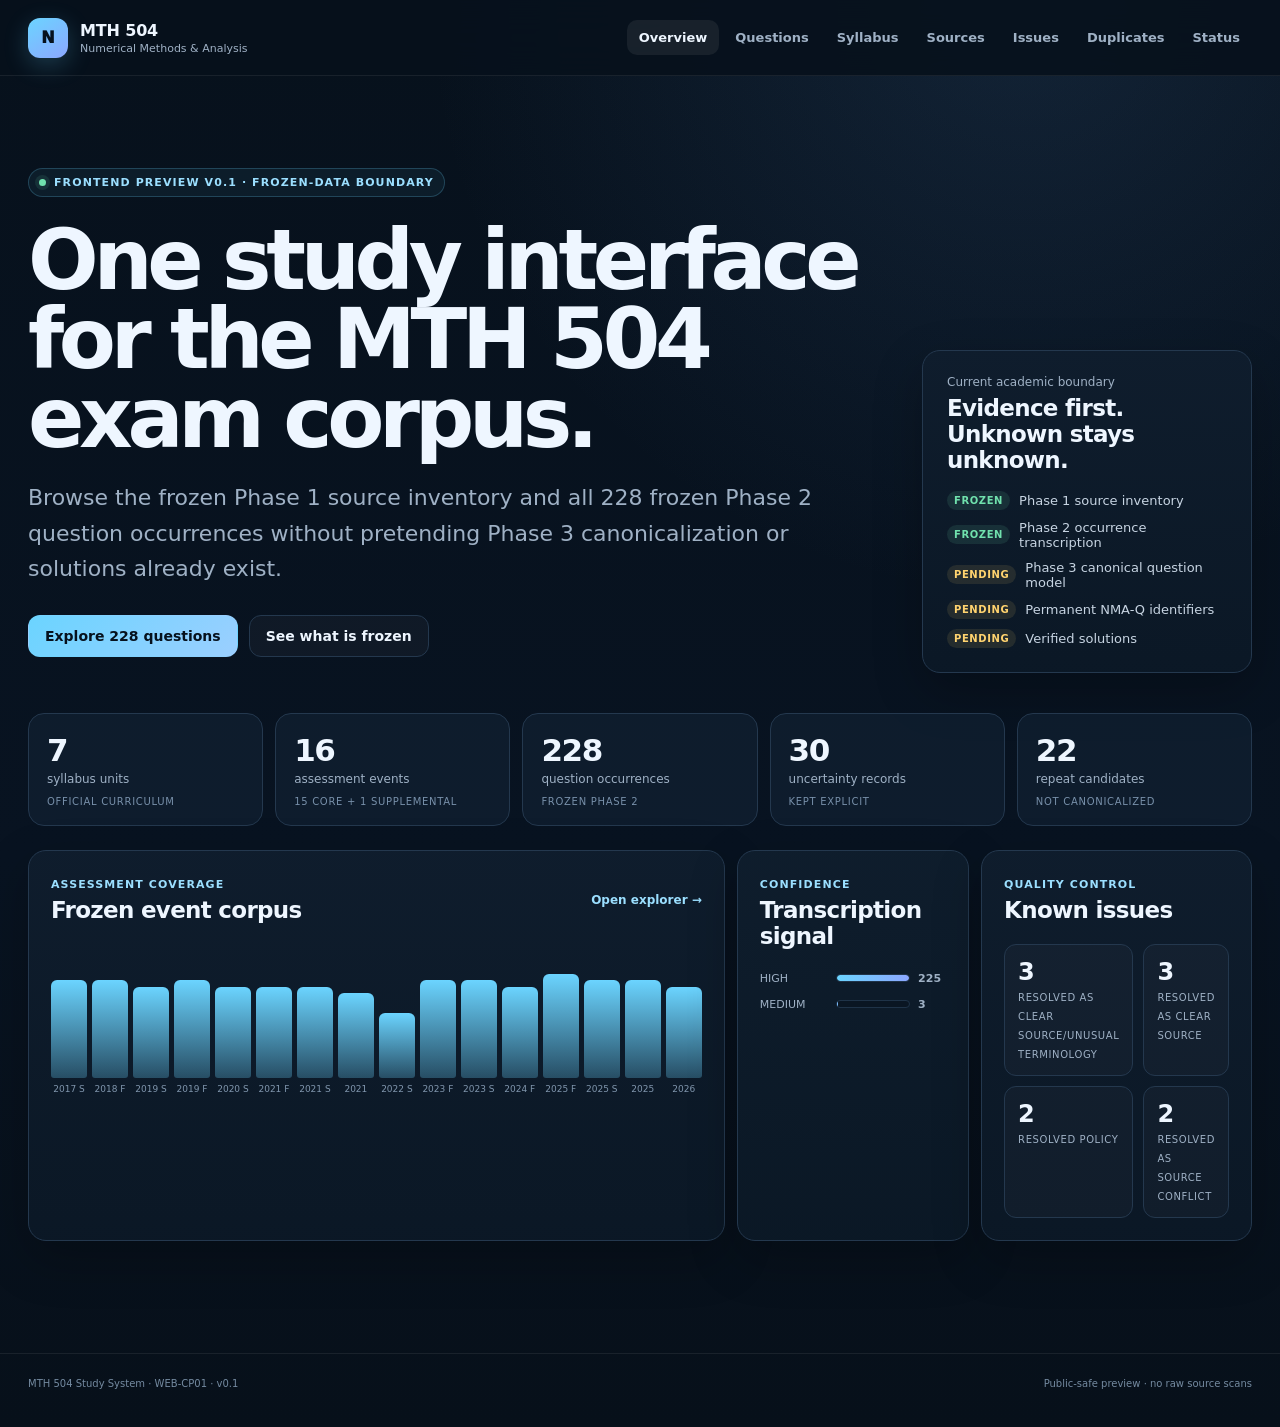
==== docs/index.html @ 286cd0be "Publish MTH 504 study web v0.1" ====
<!doctype html>
<html lang="en">
<head>
  <meta charset="utf-8" />
  <meta name="viewport" content="width=device-width, initial-scale=1" />
  <meta name="color-scheme" content="dark" />
  <meta name="description" content="MTH 504 Numerical Methods and Analysis study-system preview for Pokhara University MSc Structural Engineering." />
  <title>MTH 504 Study System · v0.1</title>
  <style>
:root{
  --bg:#07111c;--bg2:#0b1623;--surface:#0f1d2d;--surface2:#132338;--line:#24384e;
  --text:#eef6ff;--muted:#9fb1c5;--soft:#c7d4e2;--accent:#6bd4ff;--accent2:#8ca7ff;
  --green:#70e1ad;--yellow:#ffd36f;--red:#ff8e8e;--blue:#7cb7ff;--shadow:0 18px 50px rgba(0,0,0,.24);
}
*{box-sizing:border-box}html{scroll-behavior:smooth}body{margin:0;background:radial-gradient(circle at 80% 0%,rgba(71,118,172,.18),transparent 34%),linear-gradient(180deg,var(--bg) 0%,#081321 60%,#07101a 100%);color:var(--text);font-family:Inter,ui-sans-serif,system-ui,-apple-system,BlinkMacSystemFont,"Segoe UI",sans-serif;min-height:100vh}button,input,select{font:inherit}a{color:inherit;text-decoration:none}
.app-shell{max-width:1500px;margin:0 auto;min-height:100vh}.topbar{height:76px;position:sticky;top:0;z-index:50;display:flex;align-items:center;padding:0 28px;background:rgba(7,17,28,.9);backdrop-filter:blur(18px);border-bottom:1px solid rgba(255,255,255,.07)}
.brand{display:flex;align-items:center;gap:12px;min-width:275px}.brand-mark{width:40px;height:40px;display:grid;place-items:center;border-radius:12px;background:linear-gradient(145deg,var(--accent),var(--accent2));color:#06111d;font-weight:950;box-shadow:0 7px 24px rgba(107,212,255,.22)}.brand b{display:block;font-size:16px;letter-spacing:-.01em}.brand small{display:block;color:var(--muted);font-size:11px;margin-top:2px}.nav{display:flex;align-items:center;gap:4px;margin-left:auto}.nav a{color:var(--muted);font-size:13px;font-weight:720;padding:10px 12px;border-radius:10px;transition:.16s ease}.nav a:hover,.nav a.active{color:var(--text);background:rgba(255,255,255,.065)}.menu-button{display:none;margin-left:auto;border:1px solid var(--line);background:var(--surface);color:var(--text);padding:9px 12px;border-radius:10px;font-weight:750}
main{padding:0 28px 60px}.view{padding:52px 0;animation:viewIn .22s ease}.hero-view{padding-top:64px}@keyframes viewIn{from{opacity:.4;transform:translateY(4px)}to{opacity:1;transform:none}}
.hero-view{display:grid;grid-template-columns:minmax(0,1.45fr) minmax(320px,.55fr);gap:24px}.hero-copy{padding:28px 0 16px}.eyebrow,.section-kicker{font-size:11px;letter-spacing:.1em;text-transform:uppercase;font-weight:850;color:#9bdfff}.eyebrow{display:inline-flex;align-items:center;gap:8px;padding:7px 10px;border-radius:999px;border:1px solid rgba(107,212,255,.22);background:rgba(107,212,255,.06)}.live-dot{width:7px;height:7px;border-radius:50%;background:var(--green);box-shadow:0 0 0 4px rgba(112,225,173,.1)}.hero-copy h1{font-size:clamp(44px,6.5vw,88px);line-height:.95;letter-spacing:-.064em;margin:24px 0 18px;max-width:950px}.hero-lede{max-width:820px;color:var(--muted);font-size:clamp(17px,1.9vw,22px);line-height:1.62}.hero-actions{display:flex;gap:11px;flex-wrap:wrap;margin-top:28px}.button{padding:12px 16px;border-radius:12px;border:1px solid var(--line);font-weight:780;font-size:14px;transition:.16s}.button:hover{transform:translateY(-1px)}.button.primary{background:linear-gradient(135deg,var(--accent),#9bcfff);color:#06111d;border-color:transparent}.button.secondary{background:rgba(255,255,255,.03)}
.hero-panel,.surface{border:1px solid var(--line);background:linear-gradient(180deg,rgba(15,29,45,.96),rgba(11,24,38,.96));border-radius:18px;box-shadow:var(--shadow)}.hero-panel{padding:24px;align-self:end}.panel-kicker{color:var(--muted);font-size:12px;margin:0 0 6px}.hero-panel h2{font-size:23px;letter-spacing:-.03em;margin:0 0 18px}.boundary-list{list-style:none;padding:0;margin:0;display:grid;gap:10px}.boundary-list li{display:flex;align-items:center;gap:9px;color:var(--soft);font-size:13px}.state{font-size:10px;text-transform:uppercase;letter-spacing:.06em;font-weight:900;padding:4px 7px;border-radius:999px}.state.done{background:rgba(112,225,173,.11);color:var(--green)}.state.waiting{background:rgba(255,211,111,.10);color:var(--yellow)}
.metric-grid{grid-column:1/-1;display:grid;grid-template-columns:repeat(5,1fr);gap:12px;margin-top:16px}.metric{padding:18px;border-radius:16px;border:1px solid var(--line);background:rgba(16,31,48,.8)}.metric strong{display:block;font-size:31px;letter-spacing:-.045em}.metric span{display:block;margin-top:4px;color:var(--muted);font-size:12px}.metric small{display:block;margin-top:10px;color:#7890aa;font-size:10px;text-transform:uppercase;letter-spacing:.07em}
.dashboard-grid{grid-column:1/-1;display:grid;grid-template-columns:1.2fr .4fr .4fr;gap:12px;margin-top:0}.surface{padding:22px}.wide-card{min-width:0}.section-heading{display:flex;gap:20px;align-items:flex-end;justify-content:space-between;margin-bottom:24px}.section-heading h1{font-size:clamp(34px,4.7vw,62px);letter-spacing:-.052em;line-height:1;margin:7px 0 9px}.section-heading h2{font-size:23px;letter-spacing:-.03em;margin:5px 0}.section-heading p{color:var(--muted);max-width:780px;line-height:1.6;margin:0;font-size:14px}.section-heading.compact{align-items:center;margin-bottom:16px}.text-link{font-size:12px;color:#9bdfff;font-weight:750}.count-chip{display:flex;flex-direction:column;align-items:flex-end;min-width:88px}.count-chip strong{font-size:35px;letter-spacing:-.04em}.count-chip span{color:var(--muted);font-size:11px;text-transform:uppercase;letter-spacing:.08em}.count-chip.small strong{font-size:25px}
.event-timeline{display:flex;gap:5px;align-items:flex-end;min-height:150px;padding-top:12px;overflow-x:auto}.event-bar{min-width:30px;flex:1;max-width:54px;display:flex;flex-direction:column;justify-content:flex-end;height:130px;gap:6px}.event-bar i{display:block;background:linear-gradient(180deg,var(--accent),rgba(107,212,255,.28));border-radius:6px 6px 3px 3px;min-height:14px;transition:.18s}.event-bar:hover i{filter:brightness(1.25)}.event-bar span{font-size:9px;color:#8197ae;text-align:center;white-space:nowrap}.mini-bars{display:grid;gap:13px;margin-top:18px}.mini-bar-row{display:grid;grid-template-columns:68px 1fr 28px;gap:8px;align-items:center;font-size:11px;color:var(--muted)}.mini-track{height:8px;background:#0a1623;border:1px solid #1f3348;border-radius:999px;overflow:hidden}.mini-fill{height:100%;background:linear-gradient(90deg,var(--accent),var(--accent2));border-radius:999px}.issue-summary{display:grid;grid-template-columns:1fr 1fr;gap:10px}.issue-tile{padding:13px;border:1px solid var(--line);border-radius:12px;background:rgba(255,255,255,.025)}.issue-tile strong{display:block;font-size:24px}.issue-tile span{color:var(--muted);font-size:10px;text-transform:uppercase;letter-spacing:.06em}
.filter-panel{margin-bottom:14px;padding:18px}.search-field{display:grid;gap:7px}.search-field span,.filters-row label span{font-size:10px;text-transform:uppercase;letter-spacing:.07em;color:#8fa5bc;font-weight:800}.search-field input,.filters-row select{width:100%;background:#091725;color:var(--text);border:1px solid var(--line);border-radius:10px;outline:none}.search-field input{padding:13px 14px;font-size:14px}.search-field input:focus,.filters-row select:focus{border-color:#4b8cac;box-shadow:0 0 0 3px rgba(107,212,255,.08)}.filters-row{display:grid;grid-template-columns:repeat(6,1fr);gap:9px;margin-top:12px}.filters-row label{display:grid;gap:6px}.filters-row select{padding:10px 8px;font-size:12px}.filter-footer{display:flex;align-items:center;justify-content:space-between;gap:12px;margin-top:13px;color:var(--muted);font-size:11px}.ghost-button{border:1px solid var(--line);background:transparent;color:#bad0e6;border-radius:9px;padding:8px 10px;cursor:pointer}.compact-filter{max-width:760px}
.question-list{display:grid;gap:10px}.question-card{border:1px solid var(--line);background:rgba(13,28,44,.88);border-radius:14px;padding:16px 17px;display:grid;grid-template-columns:126px minmax(0,1fr) 70px;gap:14px;align-items:start;cursor:pointer;transition:.15s}.question-card:hover{border-color:#375775;background:rgba(17,35,54,.98);transform:translateY(-1px)}.question-meta{display:grid;gap:6px}.question-meta b{font-size:12px}.question-meta span{color:#8ba0b6;font-size:10px}.question-transcript{font-size:14px;line-height:1.65;color:#deebf7}.question-transcript mark{background:rgba(255,211,111,.15);color:#ffe7a7;border-radius:3px;padding:0 2px}.question-tags{display:flex;flex-wrap:wrap;gap:5px;margin-top:9px}.tag{display:inline-flex;align-items:center;padding:4px 7px;border-radius:999px;background:#10243a;border:1px solid #263e57;color:#aebfd0;font-size:9px;font-weight:800;letter-spacing:.04em}.tag.warn{color:#ffe2a0;border-color:#5f522c;background:rgba(255,211,111,.07)}.tag.core{color:#9cebc6;border-color:#275b48;background:rgba(112,225,173,.06)}.marks-badge{justify-self:end;text-align:center;border:1px solid var(--line);border-radius:11px;padding:8px 7px;min-width:54px}.marks-badge strong{display:block;font-size:18px}.marks-badge span{font-size:9px;color:var(--muted);text-transform:uppercase}.empty-state{border:1px dashed #35506c;padding:44px;border-radius:16px;text-align:center;color:var(--muted)}.empty-state b{display:block;color:var(--text);margin-bottom:5px}
.syllabus-grid{display:grid;grid-template-columns:repeat(2,1fr);gap:12px}.unit-card{display:grid;grid-template-columns:60px 1fr auto;gap:15px;align-items:center}.unit-number{height:52px;width:52px;display:grid;place-items:center;border-radius:14px;background:linear-gradient(145deg,rgba(107,212,255,.15),rgba(140,167,255,.08));border:1px solid #29465f;color:#b9eaff;font-weight:900}.unit-card h2{font-size:18px;margin:0 0 3px}.unit-card p{font-size:11px;color:var(--muted);margin:0}.hour-pill{font-size:12px;color:#b7c7d8;border:1px solid var(--line);border-radius:999px;padding:7px 9px}.boundary-note{margin-top:12px;border-color:#4d462a;background:rgba(255,211,111,.04)}.boundary-note b{color:#ffe09b}.boundary-note p{color:#c9bea0;line-height:1.6;margin:7px 0 0;font-size:13px}
.source-grid{display:grid;grid-template-columns:repeat(2,1fr);gap:10px}.source-card h2{font-size:15px;margin:6px 0 5px}.source-id{font-family:ui-monospace,SFMono-Regular,Menlo,monospace;color:#9adfff;font-size:10px;word-break:break-all}.source-card p{color:var(--muted);font-size:12px;line-height:1.55}.source-facts{display:flex;flex-wrap:wrap;gap:5px;margin-top:10px}.hash{font-family:ui-monospace,SFMono-Regular,Menlo,monospace;font-size:9px;color:#728ba5;word-break:break-all;margin-top:10px}
.issue-list{display:grid;gap:9px}.issue-card{display:grid;grid-template-columns:160px minmax(0,1fr);gap:18px}.issue-card h2{font-size:14px;margin:0 0 6px}.issue-card p{font-size:12px;color:var(--muted);line-height:1.6;margin:5px 0}.issue-key{font-family:ui-monospace,SFMono-Regular,Menlo,monospace;font-size:10px;color:#9adfff}.issue-status{margin-top:7px}.issue-section-label{color:#8ea5bb;font-size:9px;text-transform:uppercase;letter-spacing:.07em;font-weight:800}.duplicate-columns{display:grid;grid-template-columns:.75fr 1.25fr;gap:12px}.stack-list{display:grid;gap:8px}.stack-item{border:1px solid var(--line);border-radius:12px;padding:13px;background:rgba(255,255,255,.018)}.stack-item b{font-size:12px}.stack-item p{font-size:11px;color:var(--muted);line-height:1.5;margin:6px 0 0}.member-list{display:flex;flex-wrap:wrap;gap:5px;margin-top:8px}.member{font-family:ui-monospace,SFMono-Regular,Menlo,monospace;font-size:9px;padding:4px 6px;border-radius:6px;background:#0c1a29;color:#9fb4ca}
.status-grid{display:grid;grid-template-columns:repeat(2,1fr);gap:10px}.status-card{display:grid;grid-template-columns:42px 1fr;align-items:start;gap:12px}.status-icon{height:34px;width:34px;border-radius:10px;display:grid;place-items:center;background:#102438;font-weight:900}.status-card b{font-size:14px}.status-card p{color:var(--muted);font-size:12px;line-height:1.5;margin:6px 0 0}.status-card.complete .status-icon{color:var(--green);background:rgba(112,225,173,.09)}.status-card.parked .status-icon{color:var(--yellow);background:rgba(255,211,111,.09)}.status-card.current .status-icon{color:var(--accent);background:rgba(107,212,255,.09)}.provenance-card{margin-top:12px}.provenance-card h2{margin:6px 0 17px}.provenance-card dl{display:grid;gap:9px}.provenance-card dl div{display:grid;grid-template-columns:200px 1fr;gap:12px}.provenance-card dt{color:var(--muted);font-size:11px}.provenance-card dd{margin:0;font-family:ui-monospace,SFMono-Regular,Menlo,monospace;font-size:10px;word-break:break-all;color:#c7d6e5}
footer{border-top:1px solid rgba(255,255,255,.07);padding:24px 28px 38px;color:#748aa0;font-size:10px;display:flex;justify-content:space-between;gap:16px}
.question-dialog{width:min(760px,calc(100vw - 30px));max-height:84vh;overflow:auto;border:1px solid #35506a;background:#0a1724;color:var(--text);border-radius:18px;padding:24px;box-shadow:0 30px 100px rgba(0,0,0,.62)}.question-dialog::backdrop{background:rgba(2,8,13,.76);backdrop-filter:blur(5px)}.dialog-close{position:absolute;right:15px;top:13px;width:34px;height:34px;border-radius:50%;border:1px solid var(--line);background:#102133;color:var(--text);font-size:21px;cursor:pointer}.dialog-title{font-size:24px;letter-spacing:-.03em;padding-right:40px;margin:7px 0 8px}.dialog-question{font-size:17px;line-height:1.65;color:#edf6ff;margin:20px 0}.dialog-grid{display:grid;grid-template-columns:repeat(3,1fr);gap:8px}.dialog-fact{padding:10px;border:1px solid var(--line);border-radius:10px}.dialog-fact span{display:block;color:var(--muted);font-size:9px;text-transform:uppercase;letter-spacing:.06em}.dialog-fact b{display:block;margin-top:3px;font-size:12px}.dialog-section{border-top:1px solid var(--line);margin-top:18px;padding-top:16px}.dialog-section h3{font-size:13px;margin:0 0 8px}.dialog-section p,.dialog-section li{color:var(--muted);font-size:11px;line-height:1.6}
@media(max-width:1100px){.metric-grid{grid-template-columns:repeat(3,1fr)}.dashboard-grid{grid-template-columns:1fr 1fr}.wide-card{grid-column:1/-1}.filters-row{grid-template-columns:repeat(3,1fr)}.hero-view{grid-template-columns:1fr}.hero-panel{align-self:auto}.duplicate-columns{grid-template-columns:1fr}}
@media(max-width:760px){.topbar{height:auto;min-height:68px;padding:12px 16px;flex-wrap:wrap}.brand{min-width:0}.brand small{display:none}.menu-button{display:block}.nav{display:none;width:100%;overflow-x:auto;padding-top:8px}.nav.open{display:flex}.nav a{white-space:nowrap}main{padding:0 14px 44px}.view{padding:34px 0}.hero-view{padding-top:35px}.hero-copy h1{font-size:46px}.metric-grid{grid-template-columns:repeat(2,1fr)}.dashboard-grid{grid-template-columns:1fr}.wide-card{grid-column:auto}.surface{padding:16px}.filters-row{grid-template-columns:repeat(2,1fr)}.question-card{grid-template-columns:1fr auto;gap:10px}.question-meta{grid-column:1/-1;display:flex;gap:8px;align-items:center}.question-transcript{grid-column:1}.marks-badge{grid-column:2}.syllabus-grid,.source-grid,.status-grid{grid-template-columns:1fr}.unit-card{grid-template-columns:52px 1fr auto}.issue-card{grid-template-columns:1fr;gap:8px}.section-heading{align-items:flex-start}.section-heading h1{font-size:38px}.count-chip strong{font-size:28px}.provenance-card dl div{grid-template-columns:1fr;gap:3px}.dialog-grid{grid-template-columns:repeat(2,1fr)}footer{padding:22px 14px 30px;flex-direction:column}.event-bar{min-width:25px}}
@media(max-width:430px){.hero-copy h1{font-size:40px}.metric-grid{grid-template-columns:1fr 1fr}.metric strong{font-size:26px}.filters-row{grid-template-columns:1fr}.section-heading{gap:10px}.dialog-grid{grid-template-columns:1fr}.issue-summary{grid-template-columns:1fr 1fr}}

</style>
</head>
<body>
  <div class="app-shell">
    <header class="topbar">
      <a class="brand" href="#overview" aria-label="MTH 504 Study System home">
        <span class="brand-mark">N</span>
        <span><b>MTH 504</b><small>Numerical Methods & Analysis</small></span>
      </a>
      <button class="menu-button" id="menuButton" type="button" aria-expanded="false" aria-controls="primaryNav">Menu</button>
      <nav class="nav" id="primaryNav" aria-label="Primary navigation">
        <a href="#overview" data-view="overview">Overview</a>
        <a href="#questions" data-view="questions">Questions</a>
        <a href="#syllabus" data-view="syllabus">Syllabus</a>
        <a href="#sources" data-view="sources">Sources</a>
        <a href="#issues" data-view="issues">Issues</a>
        <a href="#duplicates" data-view="duplicates">Duplicates</a>
        <a href="#status" data-view="status">Status</a>
      </nav>
    </header>

    <main>
      <section class="view hero-view" id="overview" data-view-panel="overview">
        <div class="hero-copy">
          <div class="eyebrow"><span class="live-dot"></span> Frontend preview v0.1 · frozen-data boundary</div>
          <h1>One study interface for the MTH 504 exam corpus.</h1>
          <p class="hero-lede">Browse the frozen Phase 1 source inventory and all 228 frozen Phase 2 question occurrences without pretending Phase 3 canonicalization or solutions already exist.</p>
          <div class="hero-actions">
            <a class="button primary" href="#questions">Explore 228 questions</a>
            <a class="button secondary" href="#status">See what is frozen</a>
          </div>
        </div>
        <div class="hero-panel">
          <p class="panel-kicker">Current academic boundary</p>
          <h2>Evidence first. Unknown stays unknown.</h2>
          <ul class="boundary-list">
            <li><span class="state done">Frozen</span> Phase 1 source inventory</li>
            <li><span class="state done">Frozen</span> Phase 2 occurrence transcription</li>
            <li><span class="state waiting">Pending</span> Phase 3 canonical question model</li>
            <li><span class="state waiting">Pending</span> Permanent NMA-Q identifiers</li>
            <li><span class="state waiting">Pending</span> Verified solutions</li>
          </ul>
        </div>
        <div class="metric-grid" id="metricGrid"></div>
        <div class="dashboard-grid">
          <article class="surface wide-card">
            <div class="section-heading compact">
              <div><span class="section-kicker">Assessment coverage</span><h2>Frozen event corpus</h2></div>
              <a class="text-link" href="#questions">Open explorer →</a>
            </div>
            <div id="eventTimeline" class="event-timeline"></div>
          </article>
          <article class="surface">
            <div class="section-heading compact"><div><span class="section-kicker">Confidence</span><h2>Transcription signal</h2></div></div>
            <div id="confidenceChart" class="mini-bars"></div>
          </article>
          <article class="surface">
            <div class="section-heading compact"><div><span class="section-kicker">Quality control</span><h2>Known issues</h2></div></div>
            <div id="issueSummary" class="issue-summary"></div>
          </article>
        </div>
      </section>

      <section class="view" id="questions" data-view-panel="questions" hidden>
        <div class="section-heading">
          <div><span class="section-kicker">Phase 2 frozen dataset</span><h1>Question occurrence explorer</h1><p>These are source occurrences with provisional Phase 2 IDs, not permanent canonical questions.</p></div>
          <div class="count-chip"><strong id="questionResultCount">228</strong><span>shown</span></div>
        </div>
        <div class="surface filter-panel">
          <label class="search-field"><span>Search transcript or provisional ID</span><input id="questionSearch" type="search" placeholder="e.g. Newton, Runge-Kutta, P2-PROV-2024..." /></label>
          <div class="filters-row">
            <label><span>Year</span><select id="yearFilter"><option value="">All years</option></select></label>
            <label><span>Session</span><select id="sessionFilter"><option value="">All sessions</option></select></label>
            <label><span>Scope</span><select id="scopeFilter"><option value="">All scope</option></select></label>
            <label><span>Assessment</span><select id="assessmentFilter"><option value="">All types</option></select></label>
            <label><span>Confidence</span><select id="confidenceFilter"><option value="">All confidence</option></select></label>
            <label><span>Marks</span><select id="marksFilter"><option value="">All marks</option></select></label>
          </div>
          <div class="filter-footer"><button class="ghost-button" id="clearQuestionFilters" type="button">Clear filters</button><span id="questionFilterSummary">Showing complete frozen corpus</span></div>
        </div>
        <div id="questionList" class="question-list"></div>
        <div id="questionEmpty" class="empty-state" hidden><b>No matching occurrences.</b><span>Try clearing one or more filters.</span></div>
      </section>

      <section class="view" id="syllabus" data-view-panel="syllabus" hidden>
        <div class="section-heading"><div><span class="section-kicker">Official course structure</span><h1>Seven-unit syllabus map</h1><p>Unit titles and hours are transcribed from the official curriculum scan. Phase 3 has not yet mapped every occurrence to units.</p></div><div class="count-chip"><strong>45</strong><span>hours</span></div></div>
        <div id="syllabusGrid" class="syllabus-grid"></div>
        <article class="surface boundary-note"><b>Important boundary</b><p>Question-to-unit classification is intentionally absent in v0.1 because that belongs to the next controlled classification/canonicalization work. The website will not invent those mappings.</p></article>
      </section>

      <section class="view" id="sources" data-view-panel="sources" hidden>
        <div class="section-heading"><div><span class="section-kicker">Phase 1 frozen dataset</span><h1>Source inventory</h1><p>Public-safe metadata only. No private Drive URLs or raw copyrighted source files are embedded in this frontend package.</p></div><div class="count-chip"><strong id="sourceCount">16</strong><span>sources</span></div></div>
        <div class="surface filter-panel compact-filter"><label class="search-field"><span>Search source metadata</span><input id="sourceSearch" type="search" placeholder="source ID, filename, context..." /></label></div>
        <div id="sourceGrid" class="source-grid"></div>
      </section>

      <section class="view" id="issues" data-view-panel="issues" hidden>
        <div class="section-heading"><div><span class="section-kicker">Explicit uncertainty register</span><h1>Source issues & resolutions</h1><p>Thirty Phase 2 uncertainty records remain visible rather than being silently corrected.</p></div><div class="count-chip"><strong id="issueCount">30</strong><span>records</span></div></div>
        <div class="surface filter-panel compact-filter"><label class="search-field"><span>Search issue register</span><input id="issueSearch" type="search" placeholder="bounds, typo, printed wording, scope..." /></label></div>
        <div id="issueList" class="issue-list"></div>
      </section>

      <section class="view" id="duplicates" data-view-panel="duplicates" hidden>
        <div class="section-heading"><div><span class="section-kicker">Cross-reference, not silent merging</span><h1>Duplicate evidence</h1><p>Representation duplicates identify the same paper appearing in multiple source representations. Text duplicate candidates are question-level repetition candidates awaiting later canonicalization.</p></div></div>
        <div class="duplicate-columns">
          <article class="surface"><div class="section-heading compact"><div><span class="section-kicker">Same-paper evidence</span><h2>Representation duplicates</h2></div><div class="count-chip small"><strong id="repDupCount">0</strong><span>groups</span></div></div><div id="representationDuplicates" class="stack-list"></div></article>
          <article class="surface"><div class="section-heading compact"><div><span class="section-kicker">Question repetition</span><h2>Text duplicate candidates</h2></div><div class="count-chip small"><strong id="textDupCount">0</strong><span>groups</span></div></div><div id="textDuplicates" class="stack-list"></div></article>
        </div>
      </section>

      <section class="view" id="status" data-view-panel="status" hidden>
        <div class="section-heading"><div><span class="section-kicker">Project state</span><h1>What exists, what does not</h1><p>The frontend is a renderer of frozen structured data—not a replacement for Drive evidence, project controls, or future Git history.</p></div></div>
        <div class="status-grid">
          <article class="surface status-card complete"><span class="status-icon">✓</span><div><b>Phase 1 · Source inventory</b><p>Frozen and Drive-preserved. 16 public-safe source records.</p></div></article>
          <article class="surface status-card complete"><span class="status-icon">✓</span><div><b>Phase 2 · Question occurrences</b><p>Frozen and Drive-preserved. 228 occurrences, 30 uncertainty records.</p></div></article>
          <article class="surface status-card parked"><span class="status-icon">⌁</span><div><b>GH-CP01 · GitHub publication</b><p>Parked. Existing local Phase 1 commit awaits authenticated GitHub push; frontend work continues independently.</p></div></article>
          <article class="surface status-card future"><span class="status-icon">→</span><div><b>Phase 3 · Canonicalization</b><p>Not started. No permanent NMA-Q IDs have been assigned.</p></div></article>
          <article class="surface status-card future"><span class="status-icon">→</span><div><b>Solutions</b><p>Not started. The site intentionally contains no generated solution bank yet.</p></div></article>
          <article class="surface status-card current"><span class="status-icon">●</span><div><b>WEB-CP01 · Frontend v0.1</b><p>Current preview package. Built from frozen structured data for review before deployment/release promotion.</p></div></article>
        </div>
        <article class="surface provenance-card"><div><span class="section-kicker">Build provenance</span><h2>Frozen-input fingerprints</h2></div><dl id="provenanceList"></dl></article>
      </section>
    </main>

    <footer><span>MTH 504 Study System · WEB-CP01 · v0.1</span><span>Public-safe preview · no raw source scans</span></footer>
  </div>

  <dialog id="questionDialog" class="question-dialog">
    <form method="dialog"><button class="dialog-close" aria-label="Close question details">×</button></form>
    <div id="questionDialogContent"></div>
  </dialog>

  <script>
window.NMA_STUDY_DATA={"app":{"name":"MTH 504 Study System","version":"0.1.0","status":"REVIEW_PREVIEW","generated_on":"2026-08-19","academic_boundary":"Phase 1 and Phase 2 frozen; Phase 3 canonicalization not started; permanent NMA-Q IDs unassigned; no solutions."},"syllabus":{"schema_version":"0.1.0","subject_id":"MTH504-NMA","official_total_hours":45,"units":[{"unit_id":"NMA-U01","official_title":"Introduction","allocated_hours":5},{"unit_id":"NMA-U02","official_title":"Roots of Equation","allocated_hours":6},{"unit_id":"NMA-U03","official_title":"Interpolation and Numerical Differentiation","allocated_hours":6},{"unit_id":"NMA-U04","official_title":"Numerical Integration","allocated_hours":6},{"unit_id":"NMA-U05","official_title":"Solution of Linear & Non-linear Equations","allocated_hours":8},{"unit_id":"NMA-U06","official_title":"Ordinary and Partial Differential Equations","allocated_hours":8},{"unit_id":"NMA-U07","official_title":"Special Functions","allocated_hours":6}],"verification_status":"TRANSCRIBED_FROM_SCAN","source":{"source_id":"SRC-PU-MSC-STRUCT-CURRICULUM-2017","pages":[16,17]}},"counts":{"events_total":16,"core_events":15,"supplemental_events":1,"question_occurrences_total":228,"core_question_occurrences":213,"supplemental_question_occurrences":15,"representation_duplicate_groups":6,"text_duplicate_candidate_groups":22,"uncertainty_records":30},"events":[{"event_id":"EXAM-PEC-NM-SPRING-2017","event_provisional_key":"2017-SUPPLEMENTAL","scope":"SUPPLEMENTAL_NON_CORE","header":{"institution_printed":"Pokhara Engineering College","programme_printed":"BE (Civil)","course_title_printed":"Numerical Methods","course_code_printed":null,"year_printed":2017,"session_printed":"Spring","assessment_type":"ASSESSMENT_EXAM","full_marks_printed":100,"pass_marks_printed":45,"time_printed":"3hrs."},"source_provenance":[{"source_id":"SRC-NMA-IMG-PEC-SPRING-2017","units":["IMAGE:1 physical pages 1-2"],"role":"TRANSCRIPTION_BASE_AND_CONFIRMED_DUPLICATE"},{"source_id":"SRC-GDRIVE-NMA-QP-2025","units":["PDF_PAGE:5 physical pages 1-2"],"role":"CONFIRMED_DUPLICATE_REPRESENTATION"}],"completeness":"COMPLETE_PAPER_TRANSCRIBED","uncertainty_refs":["P2-U-2017-SCOPE","P2-U-2017-Q2B","P2-U-2017-Q3A","P2-U-2017-Q6A"],"question_count":15},{"event_id":"EXAM-PU-NMA-FALL-2018","event_provisional_key":"2018-FALL","scope":"CORE_MTH_504_CANDIDATE","header":{"institution_printed":"Pokhara University","programme_printed":"M. Sc. Structural Engineering","course_title_printed":"Numerical Methods and Analysis","course_code_printed":null,"year_printed":2018,"session_printed":"Fall","assessment_type":"UNIVERSITY_EXAMINATION","full_marks_printed":100,"pass_marks_printed":60,"time_printed":"4hrs."},"source_provenance":[{"source_id":"SRC-GDRIVE-MSC-5-BUNDLES","units":["PDF_PAGE:18","PDF_PAGE:20"],"role":"ONLY_INSPECTED_REPRESENTATION"}],"completeness":"COMPLETE_PAPER_TRANSCRIBED","uncertainty_refs":["P2-U-2018-01","P2-U-2018-02"],"question_count":15},{"event_id":"EXAM-PU-NMA-SPRING-2019","event_provisional_key":"2019-SPRING","scope":"CORE_MTH_504_CANDIDATE","header":{"institution_printed":"Pokhara University","programme_printed":"M. Sc. Structural Engineering","course_title_printed":"Numerical Analysis and Methods","course_code_printed":null,"year_printed":2019,"session_printed":"Spring","assessment_type":"UNIVERSITY_EXAMINATION","full_marks_printed":100,"pass_marks_printed":60,"time_printed":"4hrs."},"source_provenance":[{"source_id":"SRC-GDRIVE-MSC-5-BUNDLES","units":["PDF_PAGE:14","PDF_PAGE:15"],"role":"ONLY_INSPECTED_REPRESENTATION"}],"completeness":"COMPLETE_PAPER_TRANSCRIBED","uncertainty_refs":[],"question_count":14},{"event_id":"EXAM-PU-SOE-NMA-INTERNAL-FALL-2019","event_provisional_key":"2019-INTERNAL-FALL","scope":"CORE_MTH_504_CANDIDATE","header":{"institution_printed":"Pokhara University School of Engineering","programme_printed":"Not printed","course_title_printed":"Numerical Analysis and Methods","course_code_printed":null,"year_printed":2019,"session_printed":"Fall","assessment_type":"INTERNAL_EXAMINATION","full_marks_printed":100,"pass_marks_printed":60,"time_printed":"4hrs."},"source_provenance":[{"source_id":"SRC-GDRIVE-MSC-5-BUNDLES","units":["PDF_PAGE:16"],"role":"ONLY_INSPECTED_REPRESENTATION"}],"completeness":"COMPLETE_PAPER_TRANSCRIBED","uncertainty_refs":["P2-U-2019I-01","P2-U-2019I-02"],"question_count":15},{"event_id":"EXAM-PU-NMA-SPRING-2020","event_provisional_key":"2020-SPRING","scope":"CORE_MTH_504_CANDIDATE","header":{"institution_printed":"Pokhara University","programme_printed":"MSc. in Structural Engineering","course_title_printed":"Numerical Methods and Analysis","course_code_printed":null,"year_printed":2020,"session_printed":"Spring","assessment_type":"UNIVERSITY_EXAMINATION","full_marks_printed":100,"pass_marks_printed":60,"time_printed":"4hrs."},"source_provenance":[{"source_id":"SRC-GDRIVE-NMA-QP-COMPILATION","units":["PDF_PAGE:6"],"role":"CONFIRMED_DUPLICATE_REPRESENTATION"},{"source_id":"SRC-GDRIVE-MSC-5-BUNDLES","units":["PDF_PAGE:12","PDF_PAGE:13"],"role":"TRANSCRIPTION_BASE_AND_CONFIRMED_DUPLICATE"}],"completeness":"COMPLETE_PAPER_TRANSCRIBED","uncertainty_refs":["P2-U-BEAM-BC","P2-U-CODE-ABSENT"],"question_count":14},{"event_id":"EXAM-PU-NMA-FALL-2021","event_provisional_key":"2021-FALL","scope":"CORE_MTH_504_CANDIDATE","header":{"institution_printed":"Pokhara University","programme_printed":"M. Sc. in Structural Engineering","course_title_printed":"Numerical Methods and Analysis","course_code_printed":null,"year_printed":2021,"session_printed":"Fall","assessment_type":"UNIVERSITY_EXAMINATION","full_marks_printed":100,"pass_marks_printed":60,"time_printed":"4hrs."},"source_provenance":[{"source_id":"SRC-GDRIVE-NMA-QP-COMPILATION","units":["PDF_PAGE:4","PDF_PAGE:5"],"role":"TRANSCRIPTION_BASE_AND_CONFIRMED_DUPLICATE"},{"source_id":"SRC-GDRIVE-MSC-5-BUNDLES","units":["PDF_PAGE:9","PDF_PAGE:10","PDF_PAGE:11"],"role":"CONFIRMED_DUPLICATE_REPRESENTATION"}],"completeness":"COMPLETE_PAPER_TRANSCRIBED","uncertainty_refs":[],"question_count":14},{"event_id":"EXAM-PU-NMA-SPRING-2021","event_provisional_key":"2021-SPRING","scope":"CORE_MTH_504_CANDIDATE","header":{"institution_printed":"Pokhara University","programme_printed":"M.Sc. Structure","course_title_printed":"Numerical Methods and Analysis","course_code_printed":null,"year_printed":2021,"session_printed":"Spring","assessment_type":"UNIVERSITY_EXAMINATION","full_marks_printed":100,"pass_marks_printed":60,"time_printed":"4hrs."},"source_provenance":[{"source_id":"SRC-GDRIVE-MSC-5-BUNDLES","units":["PDF_PAGE:1","PDF_PAGE:2"],"role":"ONLY_INSPECTED_REPRESENTATION"}],"completeness":"COMPLETE_PAPER_TRANSCRIBED","uncertainty_refs":["P2-U-2021S-HEADER","P2-U-2021S-Q1A","P2-U-2021S-Q1B","P2-U-2021S-Q4A","P2-U-2021S-Q7A"],"question_count":14},{"event_id":"EXAM-SOE-NMA-INTERNAL-2021","event_provisional_key":"2021-INTERNAL","scope":"CORE_MTH_504_CANDIDATE","header":{"institution_printed":"School of Engineering","programme_printed":"M.Sc. Structural Engineering","course_title_printed":"Numerical Methods and Analysis","course_code_printed":null,"year_printed":2021,"session_printed":null,"assessment_type":"INTERNAL_EXAMINATION","full_marks_printed":100,"pass_marks_printed":60,"time_printed":"4hrs."},"source_provenance":[{"source_id":"SRC-GDRIVE-MSC-5-BUNDLES","units":["PDF_PAGE:5","PDF_PAGE:7"],"role":"ONLY_INSPECTED_REPRESENTATION"}],"completeness":"COMPLETE_PAPER_TRANSCRIBED","uncertainty_refs":["P2-U-INTERNAL-SESSION","P2-U-2021I-Q4B","P2-U-BEAM-BC"],"question_count":13},{"event_id":"ASSESSMENT-PU-NMA-SPRING-2022","event_provisional_key":"2022-SPRING-ASSESSMENT","scope":"CORE_MTH_504_CANDIDATE","header":{"institution_printed":"Pokhara University","programme_printed":"MSc. Structure Engineering","course_title_printed":null,"course_code_printed":null,"year_printed":2022,"session_printed":"Spring","assessment_type":"INTERNAL_ASSESSMENT","full_marks_printed":100,"pass_marks_printed":60,"time_printed":"4hrs."},"source_provenance":[{"source_id":"SRC-GDRIVE-MSC-5-BUNDLES","units":["PDF_PAGE:3","PDF_PAGE:1 partial edge fragment"],"role":"ONLY_INSPECTED_REPRESENTATION"}],"completeness":"COMPLETE_SINGLE_PAGE_ASSESSMENT_TRANSCRIBED","uncertainty_refs":["P2-U-2022-COURSE","P2-U-2022-COMPLETE"],"question_count":10},{"event_id":"EXAM-PU-NMA-FALL-2023","event_provisional_key":"2023-FALL","scope":"CORE_MTH_504_CANDIDATE","header":{"institution_printed":"Pokhara University","programme_printed":"M. Sc. Structural Engineering","course_title_printed":"Numerical Methods and Analysis","course_code_printed":null,"year_printed":2023,"session_printed":"Fall","assessment_type":"UNIVERSITY_EXAMINATION","full_marks_printed":100,"pass_marks_printed":60,"time_printed":"4hrs."},"source_provenance":[{"source_id":"SRC-GDRIVE-NMA-QP-COMPILATION","units":["PDF_PAGE:3 physical pages 1-2"],"role":"ONLY_INSPECTED_REPRESENTATION"}],"completeness":"COMPLETE_PAPER_TRANSCRIBED","uncertainty_refs":["P2-U-2023F-Q2B","P2-U-2023F-Q3A"],"question_count":15},{"event_id":"EXAM-PU-NMA-SPRING-2023","event_provisional_key":"2023-SPRING","scope":"CORE_MTH_504_CANDIDATE","header":{"institution_printed":"Pokhara University","programme_printed":"M.Sc. Structure Engineering","course_title_printed":"Numerical Analysis and Methods","course_code_printed":null,"year_printed":2023,"session_printed":"Spring","assessment_type":"UNIVERSITY_EXAMINATION","full_marks_printed":100,"pass_marks_printed":60,"time_printed":"4hrs."},"source_provenance":[{"source_id":"SRC-GDRIVE-NMA-QP-COMPILATION","units":["PDF_PAGE:1","PDF_PAGE:2"],"role":"ONLY_INSPECTED_REPRESENTATION"}],"completeness":"COMPLETE_PAPER_TRANSCRIBED","uncertainty_refs":["P2-U-2023S-Q6A"],"question_count":15},{"event_id":"EXAM-PU-NMA-FALL-2024","event_provisional_key":"2024-FALL","scope":"CORE_MTH_504_CANDIDATE","header":{"institution_printed":"Pokhara University","programme_printed":"M.Sc. Structure","course_title_printed":"Numerical Methods and Analysis","course_code_printed":null,"year_printed":2024,"session_printed":"Fall","assessment_type":"UNIVERSITY_EXAMINATION","full_marks_printed":100,"pass_marks_printed":60,"time_printed":"4hrs."},"source_provenance":[{"source_id":"SRC-GDRIVE-NMA-QP-2025","units":["PDF_PAGE:4 physical pages 1-2"],"role":"CONFIRMED_DUPLICATE_REPRESENTATION"},{"source_id":"SRC-NMA-IMG-PU-FALL-2024","units":["IMAGE:1 physical pages 1-2"],"role":"TRANSCRIPTION_BASE_AND_CONFIRMED_DUPLICATE"}],"completeness":"COMPLETE_PAPER_TRANSCRIBED","uncertainty_refs":["P2-U-2024F-Q5A","P2-U-2024F-Q6A"],"question_count":14},{"event_id":"EXAM-PU-NMA-FALL-2025","event_provisional_key":"2025-FALL","scope":"CORE_MTH_504_CANDIDATE","header":{"institution_printed":"Pokhara University","programme_printed":"M.Sc. Structural Engineering","course_title_printed":"Numerical Methods and Analysis","course_code_printed":null,"year_printed":2025,"session_printed":"Fall","assessment_type":"UNIVERSITY_EXAMINATION","full_marks_printed":100,"pass_marks_printed":60,"time_printed":"4hrs."},"source_provenance":[{"source_id":"SRC-NMA-IMG-PU-FALL-2025","units":["IMAGE:1 physical pages 1-2"],"role":"ONLY_INSPECTED_REPRESENTATION"}],"completeness":"COMPLETE_PAPER_TRANSCRIBED","uncertainty_refs":["P2-U-2025F-Q5B","P2-U-2025F-Q5B-OR"],"question_count":16},{"event_id":"EXAM-PU-NMA-SPRING-2025","event_provisional_key":"2025-SPRING","scope":"CORE_MTH_504_CANDIDATE","header":{"institution_printed":"Pokhara University","programme_printed":"M.Sc. Structural Engineering","course_title_printed":"Numerical Methods and Analysis","course_code_printed":null,"year_printed":2025,"session_printed":"Spring","assessment_type":"UNIVERSITY_EXAMINATION","full_marks_printed":100,"pass_marks_printed":60,"time_printed":"4hrs."},"source_provenance":[{"source_id":"SRC-GDRIVE-NMA-QP-2025","units":["PDF_PAGE:1","PDF_PAGE:2"],"role":"CONFIRMED_DUPLICATE_REPRESENTATION"},{"source_id":"SRC-NMA-IMG-PU-SPRING-2025","units":["IMAGE:1 physical pages 1-2"],"role":"TRANSCRIPTION_BASE_AND_CONFIRMED_DUPLICATE"}],"completeness":"COMPLETE_PAPER_TRANSCRIBED","uncertainty_refs":["P2-U-2025S-Q1B","P2-U-2025S-Q6A"],"question_count":15},{"event_id":"EXAM-SOE-NMA-INTERNAL-2025","event_provisional_key":"2025-INTERNAL","scope":"CORE_MTH_504_CANDIDATE","header":{"institution_printed":"School of Engineering","programme_printed":"M.Sc. Structural Engineering","course_title_printed":"Numerical Methods and Analysis","course_code_printed":null,"year_printed":2025,"session_printed":null,"assessment_type":"INTERNAL_EXAMINATION","full_marks_printed":100,"pass_marks_printed":60,"time_printed":"4hrs."},"source_provenance":[{"source_id":"SRC-GDRIVE-NMA-QP-2025","units":["PDF_PAGE:3 physical page 1"],"role":"CONFIRMED_DUPLICATE_REPRESENTATION_PARTIAL"},{"source_id":"SRC-NMA-IMG-SOE-INTERNAL-2025-P1","units":["IMAGE:1 physical page 1"],"role":"TRANSCRIPTION_BASE_AND_CONFIRMED_DUPLICATE"},{"source_id":"SRC-NMA-IMG-SOE-INTERNAL-2025-P2","units":["IMAGE:1 physical page 2"],"role":"TRANSCRIPTION_BASE_UNIQUE_PAGE"}],"completeness":"COMPLETE_PAPER_TRANSCRIBED","uncertainty_refs":["P2-U-INTERNAL-SESSION","P2-U-2025I-Q7"],"question_count":15},{"event_id":"EXAM-PU-SOE-NMA-INTERNAL-2026","event_provisional_key":"2026-INTERNAL","scope":"CORE_MTH_504_CANDIDATE","header":{"institution_printed":"Pokhara University School of Engineering","programme_printed":"M.Sc. in Structural Engineering","course_title_printed":"Numerical Methods and Analysis","course_code_printed":null,"year_printed":2026,"session_printed":null,"assessment_type":"INTERNAL_EXAMINATION","full_marks_printed":100,"pass_marks_printed":60,"time_printed":"4hrs."},"source_provenance":[{"source_id":"SRC-GDRIVE-NMA-EXAM","units":["PDF_PAGE:1 physical pages 1-2"],"role":"ONLY_INSPECTED_REPRESENTATION"}],"completeness":"COMPLETE_PAPER_TRANSCRIBED","uncertainty_refs":["P2-U-INTERNAL-SESSION","P2-U-2026-Q5B","P2-U-BEAM-BC"],"question_count":14}],"occurrences":[{"provisional_id":"P2-PROV-2017-SUPPLEMENTAL-Q1A","id_status":"PROVISIONAL_PHASE_2_ONLY","event_id":"EXAM-PEC-NM-SPRING-2017","event_provisional_key":"2017-SUPPLEMENTAL","scope":"SUPPLEMENTAL_NON_CORE","year":2017,"session":"Spring","assessment_type":"ASSESSMENT_EXAM","institution_printed":"Pokhara Engineering College","programme_printed":"BE (Civil)","course_title_printed":"Numerical Methods","printed_number":"1(a)","marks_printed":7,"transcript":"Find the root of f(x)=x sin x−1 using Bisection method.","transcription_confidence":"HIGH","uncertainty_refs":[],"source_status":null},{"provisional_id":"P2-PROV-2017-SUPPLEMENTAL-Q1B","id_status":"PROVISIONAL_PHASE_2_ONLY","event_id":"EXAM-PEC-NM-SPRING-2017","event_provisional_key":"2017-SUPPLEMENTAL","scope":"SUPPLEMENTAL_NON_CORE","year":2017,"session":"Spring","assessment_type":"ASSESSMENT_EXAM","institution_printed":"Pokhara Engineering College","programme_printed":"BE (Civil)","course_title_printed":"Numerical Methods","printed_number":"1(b)","marks_printed":8,"transcript":"Estimate the root of xeˣ=cos x using secant method correct to 3 decimal places.","transcription_confidence":"HIGH","uncertainty_refs":[],"source_status":null},{"provisional_id":"P2-PROV-2017-SUPPLEMENTAL-Q2A","id_status":"PROVISIONAL_PHASE_2_ONLY","event_id":"EXAM-PEC-NM-SPRING-2017","event_provisional_key":"2017-SUPPLEMENTAL","scope":"SUPPLEMENTAL_NON_CORE","year":2017,"session":"Spring","assessment_type":"ASSESSMENT_EXAM","institution_printed":"Pokhara Engineering College","programme_printed":"BE (Civil)","course_title_printed":"Numerical Methods","printed_number":"2(a)","marks_printed":8,"transcript":"Use an appropriate interpolation method to obtain f(0.475) from x=[0,0.1,0.2,0.3,0.4,0.5], F(x)=[1.0,1.1052,1.2214,1.3499,1.4918,1.6487].","transcription_confidence":"HIGH","uncertainty_refs":[],"source_status":null},{"provisional_id":"P2-PROV-2017-SUPPLEMENTAL-Q2B","id_status":"PROVISIONAL_PHASE_2_ONLY","event_id":"EXAM-PEC-NM-SPRING-2017","event_provisional_key":"2017-SUPPLEMENTAL","scope":"SUPPLEMENTAL_NON_CORE","year":2017,"session":"Spring","assessment_type":"ASSESSMENT_EXAM","institution_printed":"Pokhara Engineering College","programme_printed":"BE (Civil)","course_title_printed":"Numerical Methods","printed_number":"2(b)","marks_printed":7,"transcript":"Use least squares to estimate temperature at t=2.6 sec for the printed relation v=e^(kt). The printed table shows t=[0,2,4,6,8,4] and v=[150,63,28,12,5.6,124]; the final printed pair (4,124) is anomalous relative to the preceding sequence.","transcription_confidence":"HIGH","uncertainty_refs":["P2-U-2017-Q2B"],"source_status":"RESOLVED_AS_SOURCE_ANOMALY"},{"provisional_id":"P2-PROV-2017-SUPPLEMENTAL-Q3A","id_status":"PROVISIONAL_PHASE_2_ONLY","event_id":"EXAM-PEC-NM-SPRING-2017","event_provisional_key":"2017-SUPPLEMENTAL","scope":"SUPPLEMENTAL_NON_CORE","year":2017,"session":"Spring","assessment_type":"ASSESSMENT_EXAM","institution_printed":"Pokhara Engineering College","programme_printed":"BE (Civil)","course_title_printed":"Numerical Methods","printed_number":"3(a)","marks_printed":10,"transcript":"Evaluate I=∫₀^(π/2) sin x dx and compare the results under the stated conditions for Simpson 1/3 and 3/8 rules.","transcription_confidence":"HIGH","uncertainty_refs":["P2-U-2017-Q3A"],"source_status":null},{"provisional_id":"P2-PROV-2017-SUPPLEMENTAL-Q3B","id_status":"PROVISIONAL_PHASE_2_ONLY","event_id":"EXAM-PEC-NM-SPRING-2017","event_provisional_key":"2017-SUPPLEMENTAL","scope":"SUPPLEMENTAL_NON_CORE","year":2017,"session":"Spring","assessment_type":"ASSESSMENT_EXAM","institution_printed":"Pokhara Engineering College","programme_printed":"BE (Civil)","course_title_printed":"Numerical Methods","printed_number":"3(b)","marks_printed":5,"transcript":"For pressure P=[105,42.7,25.3,16.7,13] and specific volume V=[2,4,6,8,10], find the rate of change of volume when pressure is 105 and 13.","transcription_confidence":"HIGH","uncertainty_refs":[],"source_status":null},{"provisional_id":"P2-PROV-2017-SUPPLEMENTAL-Q4A","id_status":"PROVISIONAL_PHASE_2_ONLY","event_id":"EXAM-PEC-NM-SPRING-2017","event_provisional_key":"2017-SUPPLEMENTAL","scope":"SUPPLEMENTAL_NON_CORE","year":2017,"session":"Spring","assessment_type":"ASSESSMENT_EXAM","institution_printed":"Pokhara Engineering College","programme_printed":"BE (Civil)","course_title_printed":"Numerical Methods","printed_number":"4(a)","marks_printed":8,"transcript":"Using power method, find the largest eigenvalue and eigenvector of A=[[3,1,4],[1,2,3],[4,3,5]].","transcription_confidence":"HIGH","uncertainty_refs":[],"source_status":null},{"provisional_id":"P2-PROV-2017-SUPPLEMENTAL-Q4B","id_status":"PROVISIONAL_PHASE_2_ONLY","event_id":"EXAM-PEC-NM-SPRING-2017","event_provisional_key":"2017-SUPPLEMENTAL","scope":"SUPPLEMENTAL_NON_CORE","year":2017,"session":"Spring","assessment_type":"ASSESSMENT_EXAM","institution_printed":"Pokhara Engineering College","programme_printed":"BE (Civil)","course_title_printed":"Numerical Methods","printed_number":"4(b)","marks_printed":7,"transcript":"Find the inverse of A=[[2,−2,4],[2,3,2],[−1,1,1]] using LU decomposition method.","transcription_confidence":"HIGH","uncertainty_refs":[],"source_status":null},{"provisional_id":"P2-PROV-2017-SUPPLEMENTAL-Q5A","id_status":"PROVISIONAL_PHASE_2_ONLY","event_id":"EXAM-PEC-NM-SPRING-2017","event_provisional_key":"2017-SUPPLEMENTAL","scope":"SUPPLEMENTAL_NON_CORE","year":2017,"session":"Spring","assessment_type":"ASSESSMENT_EXAM","institution_printed":"Pokhara Engineering College","programme_printed":"BE (Civil)","course_title_printed":"Numerical Methods","printed_number":"5(a)","marks_printed":8,"transcript":"Use Euler’s method to estimate y(0.4) when y′=x²+y², y(0)=0, h=0.2.","transcription_confidence":"HIGH","uncertainty_refs":[],"source_status":null},{"provisional_id":"P2-PROV-2017-SUPPLEMENTAL-Q5B","id_status":"PROVISIONAL_PHASE_2_ONLY","event_id":"EXAM-PEC-NM-SPRING-2017","event_provisional_key":"2017-SUPPLEMENTAL","scope":"SUPPLEMENTAL_NON_CORE","year":2017,"session":"Spring","assessment_type":"ASSESSMENT_EXAM","institution_printed":"Pokhara Engineering College","programme_printed":"BE (Civil)","course_title_printed":"Numerical Methods","printed_number":"5(b)","marks_printed":7,"transcript":"Solve d²y/dx²+2dy/dx−3y=6x with y(0)=0, y′(0)=1 using fourth-order R–K method, h=0.2, for y(0.4).","transcription_confidence":"HIGH","uncertainty_refs":[],"source_status":null},{"provisional_id":"P2-PROV-2017-SUPPLEMENTAL-Q6A","id_status":"PROVISIONAL_PHASE_2_ONLY","event_id":"EXAM-PEC-NM-SPRING-2017","event_provisional_key":"2017-SUPPLEMENTAL","scope":"SUPPLEMENTAL_NON_CORE","year":2017,"session":"Spring","assessment_type":"ASSESSMENT_EXAM","institution_printed":"Pokhara Engineering College","programme_printed":"BE (Civil)","course_title_printed":"Numerical Methods","printed_number":"6(a)","marks_printed":8,"transcript":"Torsion on a 9 cm×9 cm square bar is governed by ∇²u=−4 with Dirichlet boundary u(x,y)=0 and printed h=1. The paper also says assume a 3 cm×3 cm grid and asks for ‘steady state temperature’ at interior points by Gauss–Seidel until the minimum difference is correct to two decimal places.","transcription_confidence":"HIGH","uncertainty_refs":["P2-U-2017-Q6A"],"source_status":"SOURCE_CONSISTENCY_CONFLICT"},{"provisional_id":"P2-PROV-2017-SUPPLEMENTAL-Q6B","id_status":"PROVISIONAL_PHASE_2_ONLY","event_id":"EXAM-PEC-NM-SPRING-2017","event_provisional_key":"2017-SUPPLEMENTAL","scope":"SUPPLEMENTAL_NON_CORE","year":2017,"session":"Spring","assessment_type":"ASSESSMENT_EXAM","institution_printed":"Pokhara Engineering College","programme_printed":"BE (Civil)","course_title_printed":"Numerical Methods","printed_number":"6(b)","marks_printed":7,"transcript":"Solve by Gauss–Jordan method: 2x₁+4x₂−6x₃=−8; x₁+3x₂+x₃=10; 2x₁−4x₂−2x₃=−12.","transcription_confidence":"HIGH","uncertainty_refs":[],"source_status":null},{"provisional_id":"P2-PROV-2017-SUPPLEMENTAL-Q7A","id_status":"PROVISIONAL_PHASE_2_ONLY","event_id":"EXAM-PEC-NM-SPRING-2017","event_provisional_key":"2017-SUPPLEMENTAL","scope":"SUPPLEMENTAL_NON_CORE","year":2017,"session":"Spring","assessment_type":"ASSESSMENT_EXAM","institution_printed":"Pokhara Engineering College","programme_printed":"BE (Civil)","course_title_printed":"Numerical Methods","printed_number":"7(a)","marks_printed":null,"transcript":"Ill conditioned system.","transcription_confidence":"HIGH","uncertainty_refs":[],"source_status":null},{"provisional_id":"P2-PROV-2017-SUPPLEMENTAL-Q7B","id_status":"PROVISIONAL_PHASE_2_ONLY","event_id":"EXAM-PEC-NM-SPRING-2017","event_provisional_key":"2017-SUPPLEMENTAL","scope":"SUPPLEMENTAL_NON_CORE","year":2017,"session":"Spring","assessment_type":"ASSESSMENT_EXAM","institution_printed":"Pokhara Engineering College","programme_printed":"BE (Civil)","course_title_printed":"Numerical Methods","printed_number":"7(b)","marks_printed":null,"transcript":"Error in Numerical method.","transcription_confidence":"HIGH","uncertainty_refs":[],"source_status":null},{"provisional_id":"P2-PROV-2017-SUPPLEMENTAL-Q7C","id_status":"PROVISIONAL_PHASE_2_ONLY","event_id":"EXAM-PEC-NM-SPRING-2017","event_provisional_key":"2017-SUPPLEMENTAL","scope":"SUPPLEMENTAL_NON_CORE","year":2017,"session":"Spring","assessment_type":"ASSESSMENT_EXAM","institution_printed":"Pokhara Engineering College","programme_printed":"BE (Civil)","course_title_printed":"Numerical Methods","printed_number":"7(c)","marks_printed":null,"transcript":"Laplacian equation.","transcription_confidence":"HIGH","uncertainty_refs":[],"source_status":null},{"provisional_id":"P2-PROV-2018-FALL-Q1A","id_status":"PROVISIONAL_PHASE_2_ONLY","event_id":"EXAM-PU-NMA-FALL-2018","event_provisional_key":"2018-FALL","scope":"CORE_MTH_504_CANDIDATE","year":2018,"session":"Fall","assessment_type":"UNIVERSITY_EXAMINATION","institution_printed":"Pokhara University","programme_printed":"M. Sc. Structural Engineering","course_title_printed":"Numerical Methods and Analysis","printed_number":"1(a)","marks_printed":7,"transcript":"Prove that the convergence of Newton–Raphson method is quadratic. Find the root of the equation eˣ = sin x + 3x using secant method correct up to four decimal places.","transcription_confidence":"HIGH","uncertainty_refs":[],"source_status":null},{"provisional_id":"P2-PROV-2018-FALL-Q1B","id_status":"PROVISIONAL_PHASE_2_ONLY","event_id":"EXAM-PU-NMA-FALL-2018","event_provisional_key":"2018-FALL","scope":"CORE_MTH_504_CANDIDATE","year":2018,"session":"Fall","assessment_type":"UNIVERSITY_EXAMINATION","institution_printed":"Pokhara University","programme_printed":"M. Sc. Structural Engineering","course_title_printed":"Numerical Methods and Analysis","printed_number":"1(b)","marks_printed":8,"transcript":"Derive the formula of Modified Newton’s method. Use any suitable method to solve the equations x²+y=11 and x+y²=7.","transcription_confidence":"HIGH","uncertainty_refs":[],"source_status":null},{"provisional_id":"P2-PROV-2018-FALL-Q2A","id_status":"PROVISIONAL_PHASE_2_ONLY","event_id":"EXAM-PU-NMA-FALL-2018","event_provisional_key":"2018-FALL","scope":"CORE_MTH_504_CANDIDATE","year":2018,"session":"Fall","assessment_type":"UNIVERSITY_EXAMINATION","institution_printed":"Pokhara University","programme_printed":"M. Sc. Structural Engineering","course_title_printed":"Numerical Methods and Analysis","printed_number":"2(a)","marks_printed":7,"transcript":"The following table gives the values of z for different values of x and y. Find z when x=2.5 and y=1.5. Table: x = [0, 1, 2, 3, 4]; for y=0, z=[0,1,4,9,16]; y=1, z=[2,3,6,11,18]; y=2, z=[6,7,10,15,22]; y=3, z=[12,13,16,21,28]; y=4, z=[18,19,22,27,34].","transcription_confidence":"HIGH","uncertainty_refs":[],"source_status":null},{"provisional_id":"P2-PROV-2018-FALL-Q2B","id_status":"PROVISIONAL_PHASE_2_ONLY","event_id":"EXAM-PU-NMA-FALL-2018","event_provisional_key":"2018-FALL","scope":"CORE_MTH_504_CANDIDATE","year":2018,"session":"Fall","assessment_type":"UNIVERSITY_EXAMINATION","institution_printed":"Pokhara University","programme_printed":"M. Sc. Structural Engineering","course_title_printed":"Numerical Methods and Analysis","printed_number":"2(b)","marks_printed":8,"transcript":"Fit into cubic splines for the data points: i=[0,1,2,3], x=[−0.50,0.00,0.25,1.00], f(x)=[0.731531,1.00000,1.268400,1.718282], with f″(x)=0.0 at the first and last points and the two interior f″(x) entries blank.","transcription_confidence":"HIGH","uncertainty_refs":[],"source_status":null},{"provisional_id":"P2-PROV-2018-FALL-Q3A","id_status":"PROVISIONAL_PHASE_2_ONLY","event_id":"EXAM-PU-NMA-FALL-2018","event_provisional_key":"2018-FALL","scope":"CORE_MTH_504_CANDIDATE","year":2018,"session":"Fall","assessment_type":"UNIVERSITY_EXAMINATION","institution_printed":"Pokhara University","programme_printed":"M. Sc. Structural Engineering","course_title_printed":"Numerical Methods and Analysis","printed_number":"3(a)","marks_printed":7,"transcript":"Use composite Simpson’s Rule with n=2 and m=2 to evaluate ∫₀¹∫ₓ²ˣ(x²+y³) dy dx.","transcription_confidence":"HIGH","uncertainty_refs":["P2-U-2018-01"],"source_status":null},{"provisional_id":"P2-PROV-2018-FALL-Q3B","id_status":"PROVISIONAL_PHASE_2_ONLY","event_id":"EXAM-PU-NMA-FALL-2018","event_provisional_key":"2018-FALL","scope":"CORE_MTH_504_CANDIDATE","year":2018,"session":"Fall","assessment_type":"UNIVERSITY_EXAMINATION","institution_printed":"Pokhara University","programme_printed":"M. Sc. Structural Engineering","course_title_printed":"Numerical Methods and Analysis","printed_number":"3(b)","marks_printed":8,"transcript":"Discuss the significance of pivoting and scaling. Solve the linear system using Gauss factorization method: −5x₁+2x₂+x₃=2; x₁−8x₂+3x₃=−6; 3x₁+x₂−7x₃=−16.","transcription_confidence":"HIGH","uncertainty_refs":[],"source_status":null},{"provisional_id":"P2-PROV-2018-FALL-Q4A","id_status":"PROVISIONAL_PHASE_2_ONLY","event_id":"EXAM-PU-NMA-FALL-2018","event_provisional_key":"2018-FALL","scope":"CORE_MTH_504_CANDIDATE","year":2018,"session":"Fall","assessment_type":"UNIVERSITY_EXAMINATION","institution_printed":"Pokhara University","programme_printed":"M. Sc. Structural Engineering","course_title_printed":"Numerical Methods and Analysis","printed_number":"4(a)","marks_printed":7,"transcript":"Demonstrate four iterative steps using Jacobi and Gauss–Seidel iteration schemes to solve [[5,0,−2],[3,5,1],[0,−3,4]]·[x₁,x₂,x₃]ᵀ=[7,2,−4]ᵀ.","transcription_confidence":"HIGH","uncertainty_refs":[],"source_status":null},{"provisional_id":"P2-PROV-2018-FALL-Q4B","id_status":"PROVISIONAL_PHASE_2_ONLY","event_id":"EXAM-PU-NMA-FALL-2018","event_provisional_key":"2018-FALL","scope":"CORE_MTH_504_CANDIDATE","year":2018,"session":"Fall","assessment_type":"UNIVERSITY_EXAMINATION","institution_printed":"Pokhara University","programme_printed":"M. Sc. Structural Engineering","course_title_printed":"Numerical Methods and Analysis","printed_number":"4(b)","marks_printed":8,"transcript":"Write an algorithm of inverse power method. Compute the largest eigenvalue and corresponding eigenvector of A=[[2,−1,0,0],[−1,4,−1,0],[0,−1,4,−1],[0,0,−1,2]].","transcription_confidence":"HIGH","uncertainty_refs":["P2-U-2018-02"],"source_status":null},{"provisional_id":"P2-PROV-2018-FALL-Q5A","id_status":"PROVISIONAL_PHASE_2_ONLY","event_id":"EXAM-PU-NMA-FALL-2018","event_provisional_key":"2018-FALL","scope":"CORE_MTH_504_CANDIDATE","year":2018,"session":"Fall","assessment_type":"UNIVERSITY_EXAMINATION","institution_printed":"Pokhara University","programme_printed":"M. Sc. Structural Engineering","course_title_printed":"Numerical Methods and Analysis","printed_number":"5(a)","marks_printed":7,"transcript":"Solve the tri-diagonal system using Thomas Algorithm: −2x₁+x₂+0x₃+0x₄=3; x₁−4x₂+x₃+0x₄=1; 0x₁+x₂−4x₃+x₄=2; 0x₁+0x₂+x₃−2x₄=−2.","transcription_confidence":"HIGH","uncertainty_refs":[],"source_status":null},{"provisional_id":"P2-PROV-2018-FALL-Q5B","id_status":"PROVISIONAL_PHASE_2_ONLY","event_id":"EXAM-PU-NMA-FALL-2018","event_provisional_key":"2018-FALL","scope":"CORE_MTH_504_CANDIDATE","year":2018,"session":"Fall","assessment_type":"UNIVERSITY_EXAMINATION","institution_printed":"Pokhara University","programme_printed":"M. Sc. Structural Engineering","course_title_printed":"Numerical Methods and Analysis","printed_number":"5(b)","marks_printed":8,"transcript":"Derive the formula of Milne’s Method. Use the predictor–corrector formulae for tabulating a solution of 10(dy/dx)=x²+y², y(0)=1, for 0.5≤x≤1.0.","transcription_confidence":"HIGH","uncertainty_refs":[],"source_status":null},{"provisional_id":"P2-PROV-2018-FALL-Q6A","id_status":"PROVISIONAL_PHASE_2_ONLY","event_id":"EXAM-PU-NMA-FALL-2018","event_provisional_key":"2018-FALL","scope":"CORE_MTH_504_CANDIDATE","year":2018,"session":"Fall","assessment_type":"UNIVERSITY_EXAMINATION","institution_printed":"Pokhara University","programme_printed":"M. Sc. Structural Engineering","course_title_printed":"Numerical Methods and Analysis","printed_number":"6(a)","marks_printed":7,"transcript":"Define Legendre’s function. Derive an equation of Legendre’s function. Using it show that Pₙ(0)=0 for all n is odd.","transcription_confidence":"HIGH","uncertainty_refs":[],"source_status":null},{"provisional_id":"P2-PROV-2018-FALL-Q6B","id_status":"PROVISIONAL_PHASE_2_ONLY","event_id":"EXAM-PU-NMA-FALL-2018","event_provisional_key":"2018-FALL","scope":"CORE_MTH_504_CANDIDATE","year":2018,"session":"Fall","assessment_type":"UNIVERSITY_EXAMINATION","institution_printed":"Pokhara University","programme_printed":"M. Sc. Structural Engineering","course_title_printed":"Numerical Methods and Analysis","printed_number":"6(b)","marks_printed":8,"transcript":"Find the relation of Bessel’s function when k=n. Using it prove that Jₙ(−x)=(−1)ⁿJₙ(x).","transcription_confidence":"HIGH","uncertainty_refs":[],"source_status":null},{"provisional_id":"P2-PROV-2018-FALL-Q7A","id_status":"PROVISIONAL_PHASE_2_ONLY","event_id":"EXAM-PU-NMA-FALL-2018","event_provisional_key":"2018-FALL","scope":"CORE_MTH_504_CANDIDATE","year":2018,"session":"Fall","assessment_type":"UNIVERSITY_EXAMINATION","institution_printed":"Pokhara University","programme_printed":"M. Sc. Structural Engineering","course_title_printed":"Numerical Methods and Analysis","printed_number":"7(a)","marks_printed":null,"transcript":"Adams–Moulton Method.","transcription_confidence":"HIGH","uncertainty_refs":[],"source_status":null},{"provisional_id":"P2-PROV-2018-FALL-Q7B","id_status":"PROVISIONAL_PHASE_2_ONLY","event_id":"EXAM-PU-NMA-FALL-2018","event_provisional_key":"2018-FALL","scope":"CORE_MTH_504_CANDIDATE","year":2018,"session":"Fall","assessment_type":"UNIVERSITY_EXAMINATION","institution_printed":"Pokhara University","programme_printed":"M. Sc. Structural Engineering","course_title_printed":"Numerical Methods and Analysis","printed_number":"7(b)","marks_printed":null,"transcript":"Solution of partial differential equation.","transcription_confidence":"HIGH","uncertainty_refs":[],"source_status":null},{"provisional_id":"P2-PROV-2018-FALL-Q7C","id_status":"PROVISIONAL_PHASE_2_ONLY","event_id":"EXAM-PU-NMA-FALL-2018","event_provisional_key":"2018-FALL","scope":"CORE_MTH_504_CANDIDATE","year":2018,"session":"Fall","assessment_type":"UNIVERSITY_EXAMINATION","institution_printed":"Pokhara University","programme_printed":"M. Sc. Structural Engineering","course_title_printed":"Numerical Methods and Analysis","printed_number":"7(c)","marks_printed":null,"transcript":"Ill conditioned systems.","transcription_confidence":"HIGH","uncertainty_refs":[],"source_status":null},{"provisional_id":"P2-PROV-2019-SPRING-Q1A","id_status":"PROVISIONAL_PHASE_2_ONLY","event_id":"EXAM-PU-NMA-SPRING-2019","event_provisional_key":"2019-SPRING","scope":"CORE_MTH_504_CANDIDATE","year":2019,"session":"Spring","assessment_type":"UNIVERSITY_EXAMINATION","institution_printed":"Pokhara University","programme_printed":"M. Sc. Structural Engineering","course_title_printed":"Numerical Analysis and Methods","printed_number":"1(a)","marks_printed":8,"transcript":"Find a real root of the equations x²+y²=16 and x²−y²=4 by any suitable method.","transcription_confidence":"HIGH","uncertainty_refs":[],"source_status":null},{"provisional_id":"P2-PROV-2019-SPRING-Q1B","id_status":"PROVISIONAL_PHASE_2_ONLY","event_id":"EXAM-PU-NMA-SPRING-2019","event_provisional_key":"2019-SPRING","scope":"CORE_MTH_504_CANDIDATE","year":2019,"session":"Spring","assessment_type":"UNIVERSITY_EXAMINATION","institution_printed":"Pokhara University","programme_printed":"M. Sc. Structural Engineering","course_title_printed":"Numerical Analysis and Methods","printed_number":"1(b)","marks_printed":7,"transcript":"What do mean by non-linear equations? Derive the convergence relation of Secant method.","transcription_confidence":"HIGH","uncertainty_refs":[],"source_status":null},{"provisional_id":"P2-PROV-2019-SPRING-Q2A","id_status":"PROVISIONAL_PHASE_2_ONLY","event_id":"EXAM-PU-NMA-SPRING-2019","event_provisional_key":"2019-SPRING","scope":"CORE_MTH_504_CANDIDATE","year":2019,"session":"Spring","assessment_type":"UNIVERSITY_EXAMINATION","institution_printed":"Pokhara University","programme_printed":"M. Sc. Structural Engineering","course_title_printed":"Numerical Analysis and Methods","printed_number":"2(a)","marks_printed":8,"transcript":"Derive the governing equations for cubic spline interpolation.","transcription_confidence":"HIGH","uncertainty_refs":[],"source_status":null},{"provisional_id":"P2-PROV-2019-SPRING-Q2B","id_status":"PROVISIONAL_PHASE_2_ONLY","event_id":"EXAM-PU-NMA-SPRING-2019","event_provisional_key":"2019-SPRING","scope":"CORE_MTH_504_CANDIDATE","year":2019,"session":"Spring","assessment_type":"UNIVERSITY_EXAMINATION","institution_printed":"Pokhara University","programme_printed":"M. Sc. Structural Engineering","course_title_printed":"Numerical Analysis and Methods","printed_number":"2(b)","marks_printed":12,"transcript":"The following table gives the values of z for different values of x and y. Find z when x=2.5 and y=1.5. Table: x = [0, 1, 2, 3, 4]; for y=0, z=[0,1,4,9,16]; y=1, z=[2,3,6,11,18]; y=2, z=[6,7,10,15,22]; y=3, z=[12,13,16,21,28]; y=4, z=[18,19,22,27,34].","transcription_confidence":"HIGH","uncertainty_refs":[],"source_status":null},{"provisional_id":"P2-PROV-2019-SPRING-Q3A","id_status":"PROVISIONAL_PHASE_2_ONLY","event_id":"EXAM-PU-NMA-SPRING-2019","event_provisional_key":"2019-SPRING","scope":"CORE_MTH_504_CANDIDATE","year":2019,"session":"Spring","assessment_type":"UNIVERSITY_EXAMINATION","institution_printed":"Pokhara University","programme_printed":"M. Sc. Structural Engineering","course_title_printed":"Numerical Analysis and Methods","printed_number":"3(a)","marks_printed":7,"transcript":"Evaluate I=∫₀¹∫₀¹eˣ⁺ʸ dx dy using trapezoidal and Simpson’s Rule.","transcription_confidence":"HIGH","uncertainty_refs":[],"source_status":null},{"provisional_id":"P2-PROV-2019-SPRING-Q3B","id_status":"PROVISIONAL_PHASE_2_ONLY","event_id":"EXAM-PU-NMA-SPRING-2019","event_provisional_key":"2019-SPRING","scope":"CORE_MTH_504_CANDIDATE","year":2019,"session":"Spring","assessment_type":"UNIVERSITY_EXAMINATION","institution_printed":"Pokhara University","programme_printed":"M. Sc. Structural Engineering","course_title_printed":"Numerical Analysis and Methods","printed_number":"3(b)","marks_printed":8,"transcript":"For x=[3.4,3.5,3.6,3.7,3.8] and f(x)=[0.294118,0.285714,0.277778,0.270270,0.263158], evaluate pₙ′(3.4) and pₙ″(3.4) using forward difference formula; also find pₙ′(3.8) and pₙ″(3.8) by backward difference formula.","transcription_confidence":"HIGH","uncertainty_refs":[],"source_status":null},{"provisional_id":"P2-PROV-2019-SPRING-Q4A","id_status":"PROVISIONAL_PHASE_2_ONLY","event_id":"EXAM-PU-NMA-SPRING-2019","event_provisional_key":"2019-SPRING","scope":"CORE_MTH_504_CANDIDATE","year":2019,"session":"Spring","assessment_type":"UNIVERSITY_EXAMINATION","institution_printed":"Pokhara University","programme_printed":"M. Sc. Structural Engineering","course_title_printed":"Numerical Analysis and Methods","printed_number":"4(a)","marks_printed":7,"transcript":"Solve the following system by Gauss–Seidel method: 10x₁−2x₂−x₃−x₄=3; −2x₁+10x₂−x₃−x₄=15; −x₁−x₂+10x₃−2x₄=27; −x₁−x₂−2x₃+10x₄=−9.","transcription_confidence":"HIGH","uncertainty_refs":[],"source_status":null},{"provisional_id":"P2-PROV-2019-SPRING-Q4B","id_status":"PROVISIONAL_PHASE_2_ONLY","event_id":"EXAM-PU-NMA-SPRING-2019","event_provisional_key":"2019-SPRING","scope":"CORE_MTH_504_CANDIDATE","year":2019,"session":"Spring","assessment_type":"UNIVERSITY_EXAMINATION","institution_printed":"Pokhara University","programme_printed":"M. Sc. Structural Engineering","course_title_printed":"Numerical Analysis and Methods","printed_number":"4(b)","marks_printed":8,"transcript":"Define tridiagonal matrix. Solve the following system using Thomas Algorithm: −2x₁+x₂+0x₃+0x₄=3; x₁−4x₂+x₃+0x₄=1; 0x₁+x₂−4x₃+x₄=2; 0x₁+0x₂+x₃−2x₄=−2.","transcription_confidence":"HIGH","uncertainty_refs":[],"source_status":null},{"provisional_id":"P2-PROV-2019-SPRING-Q5A","id_status":"PROVISIONAL_PHASE_2_ONLY","event_id":"EXAM-PU-NMA-SPRING-2019","event_provisional_key":"2019-SPRING","scope":"CORE_MTH_504_CANDIDATE","year":2019,"session":"Spring","assessment_type":"UNIVERSITY_EXAMINATION","institution_printed":"Pokhara University","programme_printed":"M. Sc. Structural Engineering","course_title_printed":"Numerical Analysis and Methods","printed_number":"5(a)","marks_printed":7,"transcript":"What is the basic difference between the one-step and multistep methods? Derive the predictor as well as corrector formulas for Adams–Moulton Method.","transcription_confidence":"HIGH","uncertainty_refs":[],"source_status":null},{"provisional_id":"P2-PROV-2019-SPRING-Q5B","id_status":"PROVISIONAL_PHASE_2_ONLY","event_id":"EXAM-PU-NMA-SPRING-2019","event_provisional_key":"2019-SPRING","scope":"CORE_MTH_504_CANDIDATE","year":2019,"session":"Spring","assessment_type":"UNIVERSITY_EXAMINATION","institution_printed":"Pokhara University","programme_printed":"M. Sc. Structural Engineering","course_title_printed":"Numerical Analysis and Methods","printed_number":"5(b)","marks_printed":8,"transcript":"Consider dy/dx=1+y² with y(0)=0. Compute y(0.8) and y(1.0) using Milne’s method.","transcription_confidence":"HIGH","uncertainty_refs":[],"source_status":null},{"provisional_id":"P2-PROV-2019-SPRING-Q6A","id_status":"PROVISIONAL_PHASE_2_ONLY","event_id":"EXAM-PU-NMA-SPRING-2019","event_provisional_key":"2019-SPRING","scope":"CORE_MTH_504_CANDIDATE","year":2019,"session":"Spring","assessment_type":"UNIVERSITY_EXAMINATION","institution_printed":"Pokhara University","programme_printed":"M. Sc. Structural Engineering","course_title_printed":"Numerical Analysis and Methods","printed_number":"6(a)","marks_printed":7,"transcript":"Solve the boundary value problem d²y/dx²=y with y(0)=0 and y(2)=3.627 by finite difference method.","transcription_confidence":"HIGH","uncertainty_refs":[],"source_status":null},{"provisional_id":"P2-PROV-2019-SPRING-Q6B","id_status":"PROVISIONAL_PHASE_2_ONLY","event_id":"EXAM-PU-NMA-SPRING-2019","event_provisional_key":"2019-SPRING","scope":"CORE_MTH_504_CANDIDATE","year":2019,"session":"Spring","assessment_type":"UNIVERSITY_EXAMINATION","institution_printed":"Pokhara University","programme_printed":"M. Sc. Structural Engineering","course_title_printed":"Numerical Analysis and Methods","printed_number":"6(b)","marks_printed":8,"transcript":"How is inverse power method different from power method? Use shifted power method to find the eigenvalue nearest to s=3. Matrix [[16,7,−7],[−1,2,1],[11,7,−5]].","transcription_confidence":"HIGH","uncertainty_refs":[],"source_status":null},{"provisional_id":"P2-PROV-2019-SPRING-Q7A","id_status":"PROVISIONAL_PHASE_2_ONLY","event_id":"EXAM-PU-NMA-SPRING-2019","event_provisional_key":"2019-SPRING","scope":"CORE_MTH_504_CANDIDATE","year":2019,"session":"Spring","assessment_type":"UNIVERSITY_EXAMINATION","institution_printed":"Pokhara University","programme_printed":"M. Sc. Structural Engineering","course_title_printed":"Numerical Analysis and Methods","printed_number":"7(A)","marks_printed":5,"transcript":"Show Pₙ(x)=[1/(2ⁿn!)]·dⁿ/dxⁿ[(x²−1)ⁿ] for all positive n.","transcription_confidence":"HIGH","uncertainty_refs":[],"source_status":null},{"provisional_id":"P2-PROV-2019-SPRING-Q7B","id_status":"PROVISIONAL_PHASE_2_ONLY","event_id":"EXAM-PU-NMA-SPRING-2019","event_provisional_key":"2019-SPRING","scope":"CORE_MTH_504_CANDIDATE","year":2019,"session":"Spring","assessment_type":"UNIVERSITY_EXAMINATION","institution_printed":"Pokhara University","programme_printed":"M. Sc. Structural Engineering","course_title_printed":"Numerical Analysis and Methods","printed_number":"7(B)","marks_printed":5,"transcript":"Discuss on use and importance of Computer Programming in Numerical Methods and Analysis.","transcription_confidence":"HIGH","uncertainty_refs":[],"source_status":null},{"provisional_id":"P2-PROV-2019-INTERNAL-FALL-Q1A","id_status":"PROVISIONAL_PHASE_2_ONLY","event_id":"EXAM-PU-SOE-NMA-INTERNAL-FALL-2019","event_provisional_key":"2019-INTERNAL-FALL","scope":"CORE_MTH_504_CANDIDATE","year":2019,"session":"Fall","assessment_type":"INTERNAL_EXAMINATION","institution_printed":"Pokhara University School of Engineering","programme_printed":"Not printed","course_title_printed":"Numerical Analysis and Methods","printed_number":"1(a)","marks_printed":7,"transcript":"Prove that the convergence of Newton’s method is quadratic. Find the root of 2x=cos x+3 using Bisection method correct up to three decimal places.","transcription_confidence":"HIGH","uncertainty_refs":[],"source_status":null},{"provisional_id":"P2-PROV-2019-INTERNAL-FALL-Q1B","id_status":"PROVISIONAL_PHASE_2_ONLY","event_id":"EXAM-PU-SOE-NMA-INTERNAL-FALL-2019","event_provisional_key":"2019-INTERNAL-FALL","scope":"CORE_MTH_504_CANDIDATE","year":2019,"session":"Fall","assessment_type":"INTERNAL_EXAMINATION","institution_printed":"Pokhara University School of Engineering","programme_printed":"Not printed","course_title_printed":"Numerical Analysis and Methods","printed_number":"1(b)","marks_printed":8,"transcript":"State the formula to solve systems of non-linear equations. Use the formula to find a real root of eˣ+y=0 and xy−eˣ=0.","transcription_confidence":"HIGH","uncertainty_refs":[],"source_status":null},{"provisional_id":"P2-PROV-2019-INTERNAL-FALL-Q2A","id_status":"PROVISIONAL_PHASE_2_ONLY","event_id":"EXAM-PU-SOE-NMA-INTERNAL-FALL-2019","event_provisional_key":"2019-INTERNAL-FALL","scope":"CORE_MTH_504_CANDIDATE","year":2019,"session":"Fall","assessment_type":"INTERNAL_EXAMINATION","institution_printed":"Pokhara University School of Engineering","programme_printed":"Not printed","course_title_printed":"Numerical Analysis and Methods","printed_number":"2(a)","marks_printed":7,"transcript":"The following table gives the values of z for different values of x and y. Find z when x=2.5 and y=1.5. Table: x = [0, 1, 2, 3, 4]; for y=0, z=[0,1,4,9,16]; y=1, z=[2,3,6,11,18]; y=2, z=[6,7,10,15,22]; y=3, z=[12,13,16,21,28]; y=4, z=[18,19,22,27,34].","transcription_confidence":"HIGH","uncertainty_refs":[],"source_status":null},{"provisional_id":"P2-PROV-2019-INTERNAL-FALL-Q2B","id_status":"PROVISIONAL_PHASE_2_ONLY","event_id":"EXAM-PU-SOE-NMA-INTERNAL-FALL-2019","event_provisional_key":"2019-INTERNAL-FALL","scope":"CORE_MTH_504_CANDIDATE","year":2019,"session":"Fall","assessment_type":"INTERNAL_EXAMINATION","institution_printed":"Pokhara University School of Engineering","programme_printed":"Not printed","course_title_printed":"Numerical Analysis and Methods","printed_number":"2(b)","marks_printed":8,"transcript":"What is inverse interpolation? Derive the formula for cubic spline interpolation.","transcription_confidence":"HIGH","uncertainty_refs":[],"source_status":null},{"provisional_id":"P2-PROV-2019-INTERNAL-FALL-Q3A","id_status":"PROVISIONAL_PHASE_2_ONLY","event_id":"EXAM-PU-SOE-NMA-INTERNAL-FALL-2019","event_provisional_key":"2019-INTERNAL-FALL","scope":"CORE_MTH_504_CANDIDATE","year":2019,"session":"Fall","assessment_type":"INTERNAL_EXAMINATION","institution_printed":"Pokhara University School of Engineering","programme_printed":"Not printed","course_title_printed":"Numerical Analysis and Methods","printed_number":"3(a)","marks_printed":7,"transcript":"Evaluate the printed double integral with integrand e^(y−x). The inner y-integral visibly has limits 0 to 1/2; no outer x-limits are printed.","transcription_confidence":"HIGH","uncertainty_refs":["P2-U-2019I-01"],"source_status":"RESOLVED_AS_SOURCE_ERROR/UNDER_SPECIFIED"},{"provisional_id":"P2-PROV-2019-INTERNAL-FALL-Q3B","id_status":"PROVISIONAL_PHASE_2_ONLY","event_id":"EXAM-PU-SOE-NMA-INTERNAL-FALL-2019","event_provisional_key":"2019-INTERNAL-FALL","scope":"CORE_MTH_504_CANDIDATE","year":2019,"session":"Fall","assessment_type":"INTERNAL_EXAMINATION","institution_printed":"Pokhara University School of Engineering","programme_printed":"Not printed","course_title_printed":"Numerical Analysis and Methods","printed_number":"3(b)","marks_printed":8,"transcript":"What is the basic requirement for convergence of iterative methods for solving a system of linear equations? Solve by Gauss–Seidel method: −5x₁+2x₂+x₃=2; x₁−8x₂+3x₃=−6; 3x₁+x₂−7x₃=−16.","transcription_confidence":"HIGH","uncertainty_refs":[],"source_status":null},{"provisional_id":"P2-PROV-2019-INTERNAL-FALL-Q4A","id_status":"PROVISIONAL_PHASE_2_ONLY","event_id":"EXAM-PU-SOE-NMA-INTERNAL-FALL-2019","event_provisional_key":"2019-INTERNAL-FALL","scope":"CORE_MTH_504_CANDIDATE","year":2019,"session":"Fall","assessment_type":"INTERNAL_EXAMINATION","institution_printed":"Pokhara University School of Engineering","programme_printed":"Not printed","course_title_printed":"Numerical Analysis and Methods","printed_number":"4(a)","marks_printed":7,"transcript":"Solve [[5,0,−2],[3,5,1],[0,−3,4]]·[x₁,x₂,x₃]ᵀ=[7,2,−4]ᵀ using SOR (Successive Over-Relaxation) method with ω=1.10; perform a minimum of four iterations.","transcription_confidence":"HIGH","uncertainty_refs":["P2-U-2019I-02"],"source_status":null},{"provisional_id":"P2-PROV-2019-INTERNAL-FALL-Q4B","id_status":"PROVISIONAL_PHASE_2_ONLY","event_id":"EXAM-PU-SOE-NMA-INTERNAL-FALL-2019","event_provisional_key":"2019-INTERNAL-FALL","scope":"CORE_MTH_504_CANDIDATE","year":2019,"session":"Fall","assessment_type":"INTERNAL_EXAMINATION","institution_printed":"Pokhara University School of Engineering","programme_printed":"Not printed","course_title_printed":"Numerical Analysis and Methods","printed_number":"4(b)","marks_printed":8,"transcript":"Write an algorithm of inverse power method. Compute the largest eigenvalue and corresponding eigenvector of A=[[5,0,1],[0,−2,0],[1,0,5]].","transcription_confidence":"HIGH","uncertainty_refs":[],"source_status":null},{"provisional_id":"P2-PROV-2019-INTERNAL-FALL-Q5A","id_status":"PROVISIONAL_PHASE_2_ONLY","event_id":"EXAM-PU-SOE-NMA-INTERNAL-FALL-2019","event_provisional_key":"2019-INTERNAL-FALL","scope":"CORE_MTH_504_CANDIDATE","year":2019,"session":"Fall","assessment_type":"INTERNAL_EXAMINATION","institution_printed":"Pokhara University School of Engineering","programme_printed":"Not printed","course_title_printed":"Numerical Analysis and Methods","printed_number":"5(a)","marks_printed":7,"transcript":"Solve the tri-diagonal system using Thomas Algorithm: −2x₁+x₂+0x₃+0x₄=3; x₁−4x₂+x₃+0x₄=1; 0x₁+x₂−4x₃+x₄=2; 0x₁+0x₂+x₃−2x₄=−2.","transcription_confidence":"HIGH","uncertainty_refs":[],"source_status":null},{"provisional_id":"P2-PROV-2019-INTERNAL-FALL-Q5B","id_status":"PROVISIONAL_PHASE_2_ONLY","event_id":"EXAM-PU-SOE-NMA-INTERNAL-FALL-2019","event_provisional_key":"2019-INTERNAL-FALL","scope":"CORE_MTH_504_CANDIDATE","year":2019,"session":"Fall","assessment_type":"INTERNAL_EXAMINATION","institution_printed":"Pokhara University School of Engineering","programme_printed":"Not printed","course_title_printed":"Numerical Analysis and Methods","printed_number":"5(b)","marks_printed":8,"transcript":"Derive the formula of Adams–Moulton Method. Use it to find y(0.8) for dy/dx=1+y², where y=0 when x=0.","transcription_confidence":"HIGH","uncertainty_refs":[],"source_status":null},{"provisional_id":"P2-PROV-2019-INTERNAL-FALL-Q6A","id_status":"PROVISIONAL_PHASE_2_ONLY","event_id":"EXAM-PU-SOE-NMA-INTERNAL-FALL-2019","event_provisional_key":"2019-INTERNAL-FALL","scope":"CORE_MTH_504_CANDIDATE","year":2019,"session":"Fall","assessment_type":"INTERNAL_EXAMINATION","institution_printed":"Pokhara University School of Engineering","programme_printed":"Not printed","course_title_printed":"Numerical Analysis and Methods","printed_number":"6(a)","marks_printed":7,"transcript":"Show Pₙ(x)=[1/(2ⁿn!)]·dⁿ/dxⁿ[(x²−1)ⁿ] for all positive n.","transcription_confidence":"HIGH","uncertainty_refs":[],"source_status":null},{"provisional_id":"P2-PROV-2019-INTERNAL-FALL-Q6B","id_status":"PROVISIONAL_PHASE_2_ONLY","event_id":"EXAM-PU-SOE-NMA-INTERNAL-FALL-2019","event_provisional_key":"2019-INTERNAL-FALL","scope":"CORE_MTH_504_CANDIDATE","year":2019,"session":"Fall","assessment_type":"INTERNAL_EXAMINATION","institution_printed":"Pokhara University School of Engineering","programme_printed":"Not printed","course_title_printed":"Numerical Analysis and Methods","printed_number":"6(b)","marks_printed":8,"transcript":"Find Bessel’s function. Using the definition show that d[xⁿJₙ(x)]/dx=xⁿJₙ₋₁(x), and d[x⁻ⁿJₙ(x)]/dx=−x⁻ⁿJₙ₊₁(x).","transcription_confidence":"HIGH","uncertainty_refs":[],"source_status":null},{"provisional_id":"P2-PROV-2019-INTERNAL-FALL-Q7A","id_status":"PROVISIONAL_PHASE_2_ONLY","event_id":"EXAM-PU-SOE-NMA-INTERNAL-FALL-2019","event_provisional_key":"2019-INTERNAL-FALL","scope":"CORE_MTH_504_CANDIDATE","year":2019,"session":"Fall","assessment_type":"INTERNAL_EXAMINATION","institution_printed":"Pokhara University School of Engineering","programme_printed":"Not printed","course_title_printed":"Numerical Analysis and Methods","printed_number":"7(a)","marks_printed":null,"transcript":"Milne’s Method.","transcription_confidence":"HIGH","uncertainty_refs":[],"source_status":null},{"provisional_id":"P2-PROV-2019-INTERNAL-FALL-Q7B","id_status":"PROVISIONAL_PHASE_2_ONLY","event_id":"EXAM-PU-SOE-NMA-INTERNAL-FALL-2019","event_provisional_key":"2019-INTERNAL-FALL","scope":"CORE_MTH_504_CANDIDATE","year":2019,"session":"Fall","assessment_type":"INTERNAL_EXAMINATION","institution_printed":"Pokhara University School of Engineering","programme_printed":"Not printed","course_title_printed":"Numerical Analysis and Methods","printed_number":"7(b)","marks_printed":null,"transcript":"Importance of programming in Numerical Analysis.","transcription_confidence":"HIGH","uncertainty_refs":[],"source_status":null},{"provisional_id":"P2-PROV-2019-INTERNAL-FALL-Q7C","id_status":"PROVISIONAL_PHASE_2_ONLY","event_id":"EXAM-PU-SOE-NMA-INTERNAL-FALL-2019","event_provisional_key":"2019-INTERNAL-FALL","scope":"CORE_MTH_504_CANDIDATE","year":2019,"session":"Fall","assessment_type":"INTERNAL_EXAMINATION","institution_printed":"Pokhara University School of Engineering","programme_printed":"Not printed","course_title_printed":"Numerical Analysis and Methods","printed_number":"7(c)","marks_printed":null,"transcript":"Matrix decomposition.","transcription_confidence":"HIGH","uncertainty_refs":[],"source_status":null},{"provisional_id":"P2-PROV-2020-SPRING-Q1A","id_status":"PROVISIONAL_PHASE_2_ONLY","event_id":"EXAM-PU-NMA-SPRING-2020","event_provisional_key":"2020-SPRING","scope":"CORE_MTH_504_CANDIDATE","year":2020,"session":"Spring","assessment_type":"UNIVERSITY_EXAMINATION","institution_printed":"Pokhara University","programme_printed":"MSc. in Structural Engineering","course_title_printed":"Numerical Methods and Analysis","printed_number":"1(a)","marks_printed":7,"transcript":"Discuss about the errors in numerical calculations with examples. Write difference between absolute and relative error with appropriate examples.","transcription_confidence":"HIGH","uncertainty_refs":[],"source_status":null},{"provisional_id":"P2-PROV-2020-SPRING-Q1B","id_status":"PROVISIONAL_PHASE_2_ONLY","event_id":"EXAM-PU-NMA-SPRING-2020","event_provisional_key":"2020-SPRING","scope":"CORE_MTH_504_CANDIDATE","year":2020,"session":"Spring","assessment_type":"UNIVERSITY_EXAMINATION","institution_printed":"Pokhara University","programme_printed":"MSc. in Structural Engineering","course_title_printed":"Numerical Methods and Analysis","printed_number":"1(b)","marks_printed":8,"transcript":"What are the limitation of Newton–Raphson Method? Explain with suitable example.","transcription_confidence":"HIGH","uncertainty_refs":[],"source_status":null},{"provisional_id":"P2-PROV-2020-SPRING-Q2A","id_status":"PROVISIONAL_PHASE_2_ONLY","event_id":"EXAM-PU-NMA-SPRING-2020","event_provisional_key":"2020-SPRING","scope":"CORE_MTH_504_CANDIDATE","year":2020,"session":"Spring","assessment_type":"UNIVERSITY_EXAMINATION","institution_printed":"Pokhara University","programme_printed":"MSc. in Structural Engineering","course_title_printed":"Numerical Methods and Analysis","printed_number":"2(a)","marks_printed":7,"transcript":"Compute z(2.5,1.5) from tabulated values of z(x,y)=x²+y²+y for x=0,1,2,3,4 and y=0,1,2,3,4 by numerical double interpolation. Table: x = [0, 1, 2, 3, 4]; for y=0, z=[0,1,4,9,16]; y=1, z=[2,3,6,11,18]; y=2, z=[6,7,10,15,22]; y=3, z=[12,13,16,21,28]; y=4, z=[18,19,22,27,34].","transcription_confidence":"HIGH","uncertainty_refs":[],"source_status":null},{"provisional_id":"P2-PROV-2020-SPRING-Q2B","id_status":"PROVISIONAL_PHASE_2_ONLY","event_id":"EXAM-PU-NMA-SPRING-2020","event_provisional_key":"2020-SPRING","scope":"CORE_MTH_504_CANDIDATE","year":2020,"session":"Spring","assessment_type":"UNIVERSITY_EXAMINATION","institution_printed":"Pokhara University","programme_printed":"MSc. in Structural Engineering","course_title_printed":"Numerical Methods and Analysis","printed_number":"2(b)","marks_printed":8,"transcript":"A rod is rotation in a plane. Table: t=[0,0.2,0.4,0.6,0.8,1.0,1.2] seconds and θ=[0,0.12,0.49,1.12,2.02,3.20,4.67] radians. Calculate the annular velocity and annular acceleration of rod when t=0.2 and 1.0 seconds.","transcription_confidence":"HIGH","uncertainty_refs":[],"source_status":null},{"provisional_id":"P2-PROV-2020-SPRING-Q3A","id_status":"PROVISIONAL_PHASE_2_ONLY","event_id":"EXAM-PU-NMA-SPRING-2020","event_provisional_key":"2020-SPRING","scope":"CORE_MTH_504_CANDIDATE","year":2020,"session":"Spring","assessment_type":"UNIVERSITY_EXAMINATION","institution_printed":"Pokhara University","programme_printed":"MSc. in Structural Engineering","course_title_printed":"Numerical Methods and Analysis","printed_number":"3(a)","marks_printed":7,"transcript":"Derive Euler’s Maclaurin formula.","transcription_confidence":"HIGH","uncertainty_refs":[],"source_status":null},{"provisional_id":"P2-PROV-2020-SPRING-Q3B","id_status":"PROVISIONAL_PHASE_2_ONLY","event_id":"EXAM-PU-NMA-SPRING-2020","event_provisional_key":"2020-SPRING","scope":"CORE_MTH_504_CANDIDATE","year":2020,"session":"Spring","assessment_type":"UNIVERSITY_EXAMINATION","institution_printed":"Pokhara University","programme_printed":"MSc. in Structural Engineering","course_title_printed":"Numerical Methods and Analysis","printed_number":"3(b)","marks_printed":8,"transcript":"Evaluate ∫₀¹∫₀¹sin(x+y) dx dy with the help of trapezoidal and Simpson 1/3 rule, taking h=0.5 and k=0.25.","transcription_confidence":"HIGH","uncertainty_refs":[],"source_status":null},{"provisional_id":"P2-PROV-2020-SPRING-Q4A","id_status":"PROVISIONAL_PHASE_2_ONLY","event_id":"EXAM-PU-NMA-SPRING-2020","event_provisional_key":"2020-SPRING","scope":"CORE_MTH_504_CANDIDATE","year":2020,"session":"Spring","assessment_type":"UNIVERSITY_EXAMINATION","institution_printed":"Pokhara University","programme_printed":"MSc. in Structural Engineering","course_title_printed":"Numerical Methods and Analysis","printed_number":"4(a)","marks_printed":7,"transcript":"Using LU decomposition method, compute: 10x−7y+3z+5u=6; −6x+8y−z−4u=5; 3x+y+4z+11u=2; 5x−9y−2z+4u=7.","transcription_confidence":"HIGH","uncertainty_refs":[],"source_status":null},{"provisional_id":"P2-PROV-2020-SPRING-Q4B","id_status":"PROVISIONAL_PHASE_2_ONLY","event_id":"EXAM-PU-NMA-SPRING-2020","event_provisional_key":"2020-SPRING","scope":"CORE_MTH_504_CANDIDATE","year":2020,"session":"Spring","assessment_type":"UNIVERSITY_EXAMINATION","institution_printed":"Pokhara University","programme_printed":"MSc. in Structural Engineering","course_title_printed":"Numerical Methods and Analysis","printed_number":"4(b)","marks_printed":8,"transcript":"Using inverse power method, find the smallest eigenvalue and corresponding eigenvector. Matrix A=[[2,6,−3],[5,3,−3],[5,−4,4]].","transcription_confidence":"HIGH","uncertainty_refs":[],"source_status":null},{"provisional_id":"P2-PROV-2020-SPRING-Q5A","id_status":"PROVISIONAL_PHASE_2_ONLY","event_id":"EXAM-PU-NMA-SPRING-2020","event_provisional_key":"2020-SPRING","scope":"CORE_MTH_504_CANDIDATE","year":2020,"session":"Spring","assessment_type":"UNIVERSITY_EXAMINATION","institution_printed":"Pokhara University","programme_printed":"MSc. in Structural Engineering","course_title_printed":"Numerical Methods and Analysis","printed_number":"5(a)","marks_printed":8,"transcript":"A body of weight 10 kg falls from rest toward the earth with velocity v. Air resistance dependent on velocity is approximately 2v. Find the velocity after t=2 sec using fourth-order Runge–Kutta method with step size 1 sec.","transcription_confidence":"HIGH","uncertainty_refs":[],"source_status":null},{"provisional_id":"P2-PROV-2020-SPRING-Q5B","id_status":"PROVISIONAL_PHASE_2_ONLY","event_id":"EXAM-PU-NMA-SPRING-2020","event_provisional_key":"2020-SPRING","scope":"CORE_MTH_504_CANDIDATE","year":2020,"session":"Spring","assessment_type":"UNIVERSITY_EXAMINATION","institution_printed":"Pokhara University","programme_printed":"MSc. in Structural Engineering","course_title_printed":"Numerical Methods and Analysis","printed_number":"5(b)","marks_printed":7,"transcript":"Using Adams–Milne predictor–corrector method, find y(2.0) for dy/dx=(x+y)/2, assuming y(0)=2, y(0.5)=2.636, y(1.0)=3.595, y(1.5)=4.968.","transcription_confidence":"HIGH","uncertainty_refs":[],"source_status":null},{"provisional_id":"P2-PROV-2020-SPRING-Q6A","id_status":"PROVISIONAL_PHASE_2_ONLY","event_id":"EXAM-PU-NMA-SPRING-2020","event_provisional_key":"2020-SPRING","scope":"CORE_MTH_504_CANDIDATE","year":2020,"session":"Spring","assessment_type":"UNIVERSITY_EXAMINATION","institution_printed":"Pokhara University","programme_printed":"MSc. in Structural Engineering","course_title_printed":"Numerical Methods and Analysis","printed_number":"6(a)","marks_printed":8,"transcript":"The deflection of a cantilever beam is governed by d⁴y/dx⁴+81y=729x², with y(0)=y′(0)=0 and the next two printed boundary arguments appearing as 0 (possibly lowercase l), while the prose says they apply at the free end. Find the deflection at the pivoted points, h=1/3.","transcription_confidence":"MEDIUM","uncertainty_refs":["P2-U-BEAM-BC"],"source_status":null},{"provisional_id":"P2-PROV-2020-SPRING-Q6B","id_status":"PROVISIONAL_PHASE_2_ONLY","event_id":"EXAM-PU-NMA-SPRING-2020","event_provisional_key":"2020-SPRING","scope":"CORE_MTH_504_CANDIDATE","year":2020,"session":"Spring","assessment_type":"UNIVERSITY_EXAMINATION","institution_printed":"Pokhara University","programme_printed":"MSc. in Structural Engineering","course_title_printed":"Numerical Methods and Analysis","printed_number":"6(b)","marks_printed":7,"transcript":"Solve by Gauss–Seidel method: x₁+x₂+2x₃−x₄=5; 3x₁+2x₂+x₃+4x₄=2; x₁−2x₂+3x₃+x₄=1; x₁+3x₂−2x₃−3x₄=5.","transcription_confidence":"HIGH","uncertainty_refs":[],"source_status":null},{"provisional_id":"P2-PROV-2020-SPRING-Q7A","id_status":"PROVISIONAL_PHASE_2_ONLY","event_id":"EXAM-PU-NMA-SPRING-2020","event_provisional_key":"2020-SPRING","scope":"CORE_MTH_504_CANDIDATE","year":2020,"session":"Spring","assessment_type":"UNIVERSITY_EXAMINATION","institution_printed":"Pokhara University","programme_printed":"MSc. in Structural Engineering","course_title_printed":"Numerical Methods and Analysis","printed_number":"7(a)","marks_printed":5,"transcript":"For positive integer n, use the generating relation ΣzⁿPₙ(x)=(1−2xz+z²)⁻¹ᐟ², where Pₙ(x) is a polynomial function of order n.","transcription_confidence":"HIGH","uncertainty_refs":[],"source_status":null},{"provisional_id":"P2-PROV-2020-SPRING-Q7B","id_status":"PROVISIONAL_PHASE_2_ONLY","event_id":"EXAM-PU-NMA-SPRING-2020","event_provisional_key":"2020-SPRING","scope":"CORE_MTH_504_CANDIDATE","year":2020,"session":"Spring","assessment_type":"UNIVERSITY_EXAMINATION","institution_printed":"Pokhara University","programme_printed":"MSc. in Structural Engineering","course_title_printed":"Numerical Methods and Analysis","printed_number":"7(b)","marks_printed":5,"transcript":"Derive Newton–Cotes formula and write its different forms.","transcription_confidence":"HIGH","uncertainty_refs":[],"source_status":null},{"provisional_id":"P2-PROV-2021-FALL-Q1A","id_status":"PROVISIONAL_PHASE_2_ONLY","event_id":"EXAM-PU-NMA-FALL-2021","event_provisional_key":"2021-FALL","scope":"CORE_MTH_504_CANDIDATE","year":2021,"session":"Fall","assessment_type":"UNIVERSITY_EXAMINATION","institution_printed":"Pokhara University","programme_printed":"M. Sc. in Structural Engineering","course_title_printed":"Numerical Methods and Analysis","printed_number":"1(a)","marks_printed":7,"transcript":"Discuss about the errors in numerical calculations with examples. Write difference between absolute and relative error with appropriate examples.","transcription_confidence":"HIGH","uncertainty_refs":[],"source_status":null},{"provisional_id":"P2-PROV-2021-FALL-Q1B","id_status":"PROVISIONAL_PHASE_2_ONLY","event_id":"EXAM-PU-NMA-FALL-2021","event_provisional_key":"2021-FALL","scope":"CORE_MTH_504_CANDIDATE","year":2021,"session":"Fall","assessment_type":"UNIVERSITY_EXAMINATION","institution_printed":"Pokhara University","programme_printed":"M. Sc. in Structural Engineering","course_title_printed":"Numerical Methods and Analysis","printed_number":"1(b)","marks_printed":8,"transcript":"Define the solution of non-linear equation. Show that convergence of bisection method is linear.","transcription_confidence":"HIGH","uncertainty_refs":[],"source_status":null},{"provisional_id":"P2-PROV-2021-FALL-Q2A","id_status":"PROVISIONAL_PHASE_2_ONLY","event_id":"EXAM-PU-NMA-FALL-2021","event_provisional_key":"2021-FALL","scope":"CORE_MTH_504_CANDIDATE","year":2021,"session":"Fall","assessment_type":"UNIVERSITY_EXAMINATION","institution_printed":"Pokhara University","programme_printed":"M. Sc. in Structural Engineering","course_title_printed":"Numerical Methods and Analysis","printed_number":"2(a)","marks_printed":7,"transcript":"Solve x²−y²=4 and x²+y²=16 using appropriate methods.","transcription_confidence":"HIGH","uncertainty_refs":[],"source_status":null},{"provisional_id":"P2-PROV-2021-FALL-Q2B","id_status":"PROVISIONAL_PHASE_2_ONLY","event_id":"EXAM-PU-NMA-FALL-2021","event_provisional_key":"2021-FALL","scope":"CORE_MTH_504_CANDIDATE","year":2021,"session":"Fall","assessment_type":"UNIVERSITY_EXAMINATION","institution_printed":"Pokhara University","programme_printed":"M. Sc. in Structural Engineering","course_title_printed":"Numerical Methods and Analysis","printed_number":"2(b)","marks_printed":8,"transcript":"Define interpolations and its types. Find x when y=35 by inverse interpolation from x=[10,15,25,35], y=[43,29,32,78].","transcription_confidence":"HIGH","uncertainty_refs":[],"source_status":null},{"provisional_id":"P2-PROV-2021-FALL-Q3A","id_status":"PROVISIONAL_PHASE_2_ONLY","event_id":"EXAM-PU-NMA-FALL-2021","event_provisional_key":"2021-FALL","scope":"CORE_MTH_504_CANDIDATE","year":2021,"session":"Fall","assessment_type":"UNIVERSITY_EXAMINATION","institution_printed":"Pokhara University","programme_printed":"M. Sc. in Structural Engineering","course_title_printed":"Numerical Methods and Analysis","printed_number":"3(a)","marks_printed":7,"transcript":"Define Romberg’s Method. Compute ∫₀¹ dx/(1+x²) using Simpson 1/3 rule and use Romberg method for better approximation.","transcription_confidence":"HIGH","uncertainty_refs":[],"source_status":null},{"provisional_id":"P2-PROV-2021-FALL-Q3B","id_status":"PROVISIONAL_PHASE_2_ONLY","event_id":"EXAM-PU-NMA-FALL-2021","event_provisional_key":"2021-FALL","scope":"CORE_MTH_504_CANDIDATE","year":2021,"session":"Fall","assessment_type":"UNIVERSITY_EXAMINATION","institution_printed":"Pokhara University","programme_printed":"M. Sc. in Structural Engineering","course_title_printed":"Numerical Methods and Analysis","printed_number":"3(b)","marks_printed":8,"transcript":"Derive the error in Simpson 1/3 rule.","transcription_confidence":"HIGH","uncertainty_refs":[],"source_status":null},{"provisional_id":"P2-PROV-2021-FALL-Q4A","id_status":"PROVISIONAL_PHASE_2_ONLY","event_id":"EXAM-PU-NMA-FALL-2021","event_provisional_key":"2021-FALL","scope":"CORE_MTH_504_CANDIDATE","year":2021,"session":"Fall","assessment_type":"UNIVERSITY_EXAMINATION","institution_printed":"Pokhara University","programme_printed":"M. Sc. in Structural Engineering","course_title_printed":"Numerical Methods and Analysis","printed_number":"4(a)","marks_printed":7,"transcript":"Describe the LU decomposition method and, using Doolittle method, solve 3x−y+z=1; 2x+3y+z=4; 3x+y−2z=6.","transcription_confidence":"HIGH","uncertainty_refs":[],"source_status":null},{"provisional_id":"P2-PROV-2021-FALL-Q4B","id_status":"PROVISIONAL_PHASE_2_ONLY","event_id":"EXAM-PU-NMA-FALL-2021","event_provisional_key":"2021-FALL","scope":"CORE_MTH_504_CANDIDATE","year":2021,"session":"Fall","assessment_type":"UNIVERSITY_EXAMINATION","institution_printed":"Pokhara University","programme_printed":"M. Sc. in Structural Engineering","course_title_printed":"Numerical Methods and Analysis","printed_number":"4(b)","marks_printed":8,"transcript":"Using inverse power method, find the smallest eigenvalue and corresponding eigenvector. Matrix A=[[2,6,−3],[5,3,−3],[5,−4,4]].","transcription_confidence":"HIGH","uncertainty_refs":[],"source_status":null},{"provisional_id":"P2-PROV-2021-FALL-Q5A","id_status":"PROVISIONAL_PHASE_2_ONLY","event_id":"EXAM-PU-NMA-FALL-2021","event_provisional_key":"2021-FALL","scope":"CORE_MTH_504_CANDIDATE","year":2021,"session":"Fall","assessment_type":"UNIVERSITY_EXAMINATION","institution_printed":"Pokhara University","programme_printed":"M. Sc. in Structural Engineering","course_title_printed":"Numerical Methods and Analysis","printed_number":"5(a)","marks_printed":8,"transcript":"Solve y′=x+y, y(0)=1 by Euler’s method. With step sizes 0.5 and 0.25 find y(1), compute errors, and compare with y=2eˣ−x−1.","transcription_confidence":"HIGH","uncertainty_refs":[],"source_status":null},{"provisional_id":"P2-PROV-2021-FALL-Q5B","id_status":"PROVISIONAL_PHASE_2_ONLY","event_id":"EXAM-PU-NMA-FALL-2021","event_provisional_key":"2021-FALL","scope":"CORE_MTH_504_CANDIDATE","year":2021,"session":"Fall","assessment_type":"UNIVERSITY_EXAMINATION","institution_printed":"Pokhara University","programme_printed":"M. Sc. in Structural Engineering","course_title_printed":"Numerical Methods and Analysis","printed_number":"5(b)","marks_printed":7,"transcript":"A fixed beam of length 3 m is governed by d⁴y/dx⁴+2y=x²/9+(2/3)x+4 with y(0)=y′(0)=0 and y(3)=y′(3)=0. Find deflection at x=1 and x=2.","transcription_confidence":"HIGH","uncertainty_refs":[],"source_status":null},{"provisional_id":"P2-PROV-2021-FALL-Q6A","id_status":"PROVISIONAL_PHASE_2_ONLY","event_id":"EXAM-PU-NMA-FALL-2021","event_provisional_key":"2021-FALL","scope":"CORE_MTH_504_CANDIDATE","year":2021,"session":"Fall","assessment_type":"UNIVERSITY_EXAMINATION","institution_printed":"Pokhara University","programme_printed":"M. Sc. in Structural Engineering","course_title_printed":"Numerical Methods and Analysis","printed_number":"6(a)","marks_printed":8,"transcript":"Using Adams–Moulton predictor–corrector method, find the solution of dy/dx=x−y², y(0)=1, at x=0.4 taking h=0.2.","transcription_confidence":"HIGH","uncertainty_refs":[],"source_status":null},{"provisional_id":"P2-PROV-2021-FALL-Q6B","id_status":"PROVISIONAL_PHASE_2_ONLY","event_id":"EXAM-PU-NMA-FALL-2021","event_provisional_key":"2021-FALL","scope":"CORE_MTH_504_CANDIDATE","year":2021,"session":"Fall","assessment_type":"UNIVERSITY_EXAMINATION","institution_printed":"Pokhara University","programme_printed":"M. Sc. in Structural Engineering","course_title_printed":"Numerical Methods and Analysis","printed_number":"6(b)","marks_printed":7,"transcript":"Solve by SOR: x₁+x₂+2x₃−x₄=5; 3x₁+2x₂+x₃+4x₄=2; x₁−2x₂+3x₃+x₄=1; x₁+3x₂−2x₃−3x₄=5.","transcription_confidence":"HIGH","uncertainty_refs":[],"source_status":null},{"provisional_id":"P2-PROV-2021-FALL-Q7A","id_status":"PROVISIONAL_PHASE_2_ONLY","event_id":"EXAM-PU-NMA-FALL-2021","event_provisional_key":"2021-FALL","scope":"CORE_MTH_504_CANDIDATE","year":2021,"session":"Fall","assessment_type":"UNIVERSITY_EXAMINATION","institution_printed":"Pokhara University","programme_printed":"M. Sc. in Structural Engineering","course_title_printed":"Numerical Methods and Analysis","printed_number":"7(a)","marks_printed":5,"transcript":"For positive integer n, use the generating relation ΣzⁿPₙ(x)=(1−2xz+z²)⁻¹ᐟ², where Pₙ(x) is a polynomial function of order n.","transcription_confidence":"HIGH","uncertainty_refs":[],"source_status":null},{"provisional_id":"P2-PROV-2021-FALL-Q7B","id_status":"PROVISIONAL_PHASE_2_ONLY","event_id":"EXAM-PU-NMA-FALL-2021","event_provisional_key":"2021-FALL","scope":"CORE_MTH_504_CANDIDATE","year":2021,"session":"Fall","assessment_type":"UNIVERSITY_EXAMINATION","institution_printed":"Pokhara University","programme_printed":"M. Sc. in Structural Engineering","course_title_printed":"Numerical Methods and Analysis","printed_number":"7(b)","marks_printed":5,"transcript":"Describe partial differential equation of second order with its different forms.","transcription_confidence":"HIGH","uncertainty_refs":[],"source_status":null},{"provisional_id":"P2-PROV-2021-SPRING-Q1A","id_status":"PROVISIONAL_PHASE_2_ONLY","event_id":"EXAM-PU-NMA-SPRING-2021","event_provisional_key":"2021-SPRING","scope":"CORE_MTH_504_CANDIDATE","year":2021,"session":"Spring","assessment_type":"UNIVERSITY_EXAMINATION","institution_printed":"Pokhara University","programme_printed":"M.Sc. Structure","course_title_printed":"Numerical Methods and Analysis","printed_number":"1(a)","marks_printed":7,"transcript":"What are errors? Give the significant difference between rounding error and truncation error with reference to the printed phrase ‘the function f(x) at x=eˣ at x=1’. Describe the use of computer programming in numerical methods.","transcription_confidence":"HIGH","uncertainty_refs":["P2-U-2021S-Q1A"],"source_status":"RESOLVED_AS_SOURCE_ERROR/GRAMMATICALLY_MALFORMED"},{"provisional_id":"P2-PROV-2021-SPRING-Q1B","id_status":"PROVISIONAL_PHASE_2_ONLY","event_id":"EXAM-PU-NMA-SPRING-2021","event_provisional_key":"2021-SPRING","scope":"CORE_MTH_504_CANDIDATE","year":2021,"session":"Spring","assessment_type":"UNIVERSITY_EXAMINATION","institution_printed":"Pokhara University","programme_printed":"M.Sc. Structure","course_title_printed":"Numerical Methods and Analysis","printed_number":"1(b)","marks_printed":8,"transcript":"Find the root of cos x=xeˣ by regular falsi method up to four ‘decimal methods’. Also state the type of convergence experienced by the function in this method as compared to bisection method.","transcription_confidence":"HIGH","uncertainty_refs":["P2-U-2021S-Q1B"],"source_status":"RESOLVED_AS_SOURCE_ERROR/TYPO"},{"provisional_id":"P2-PROV-2021-SPRING-Q2A","id_status":"PROVISIONAL_PHASE_2_ONLY","event_id":"EXAM-PU-NMA-SPRING-2021","event_provisional_key":"2021-SPRING","scope":"CORE_MTH_504_CANDIDATE","year":2021,"session":"Spring","assessment_type":"UNIVERSITY_EXAMINATION","institution_printed":"Pokhara University","programme_printed":"M.Sc. Structure","course_title_printed":"Numerical Methods and Analysis","printed_number":"2(a)","marks_printed":7,"transcript":"Evaluate ∛24 by Newton iteration method up to four significant figures. Also mention the case when Newton’s method is not applicable.","transcription_confidence":"HIGH","uncertainty_refs":[],"source_status":null},{"provisional_id":"P2-PROV-2021-SPRING-Q2B","id_status":"PROVISIONAL_PHASE_2_ONLY","event_id":"EXAM-PU-NMA-SPRING-2021","event_provisional_key":"2021-SPRING","scope":"CORE_MTH_504_CANDIDATE","year":2021,"session":"Spring","assessment_type":"UNIVERSITY_EXAMINATION","institution_printed":"Pokhara University","programme_printed":"M.Sc. Structure","course_title_printed":"Numerical Methods and Analysis","printed_number":"2(b)","marks_printed":8,"transcript":"Write the application of interpolation in numerical analysis. What type of interpolation is used if intervals are unequal? Find f(3) from x=[0,1,2,5], F(x)=[2,3,12,147].","transcription_confidence":"HIGH","uncertainty_refs":[],"source_status":null},{"provisional_id":"P2-PROV-2021-SPRING-Q3A","id_status":"PROVISIONAL_PHASE_2_ONLY","event_id":"EXAM-PU-NMA-SPRING-2021","event_provisional_key":"2021-SPRING","scope":"CORE_MTH_504_CANDIDATE","year":2021,"session":"Spring","assessment_type":"UNIVERSITY_EXAMINATION","institution_printed":"Pokhara University","programme_printed":"M.Sc. Structure","course_title_printed":"Numerical Methods and Analysis","printed_number":"3(a)","marks_printed":8,"transcript":"Derive the error in Simpson 1/3 rule.","transcription_confidence":"HIGH","uncertainty_refs":[],"source_status":null},{"provisional_id":"P2-PROV-2021-SPRING-Q3B","id_status":"PROVISIONAL_PHASE_2_ONLY","event_id":"EXAM-PU-NMA-SPRING-2021","event_provisional_key":"2021-SPRING","scope":"CORE_MTH_504_CANDIDATE","year":2021,"session":"Spring","assessment_type":"UNIVERSITY_EXAMINATION","institution_printed":"Pokhara University","programme_printed":"M.Sc. Structure","course_title_printed":"Numerical Methods and Analysis","printed_number":"3(b)","marks_printed":7,"transcript":"Show how the trapezoidal rule can be obtained from Newton–Cotes quadrature formula. Show the detailed derivation.","transcription_confidence":"HIGH","uncertainty_refs":[],"source_status":null},{"provisional_id":"P2-PROV-2021-SPRING-Q4A","id_status":"PROVISIONAL_PHASE_2_ONLY","event_id":"EXAM-PU-NMA-SPRING-2021","event_provisional_key":"2021-SPRING","scope":"CORE_MTH_504_CANDIDATE","year":2021,"session":"Spring","assessment_type":"UNIVERSITY_EXAMINATION","institution_printed":"Pokhara University","programme_printed":"M.Sc. Structure","course_title_printed":"Numerical Methods and Analysis","printed_number":"4(a)","marks_printed":8,"transcript":"What is the theme of factorization (decomposition) method? Solve the printed system 2x+3y+x=9; x+2y+3z=6; 3x+y+2z=8 by this method.","transcription_confidence":"HIGH","uncertainty_refs":["P2-U-2021S-Q4A"],"source_status":"RESOLVED_AS_CLEAR_SOURCE/POSSIBLE_TYPO_UNCONFIRMED"},{"provisional_id":"P2-PROV-2021-SPRING-Q4B","id_status":"PROVISIONAL_PHASE_2_ONLY","event_id":"EXAM-PU-NMA-SPRING-2021","event_provisional_key":"2021-SPRING","scope":"CORE_MTH_504_CANDIDATE","year":2021,"session":"Spring","assessment_type":"UNIVERSITY_EXAMINATION","institution_printed":"Pokhara University","programme_printed":"M.Sc. Structure","course_title_printed":"Numerical Methods and Analysis","printed_number":"4(b)","marks_printed":7,"transcript":"Using power method, find the largest eigenvalue and corresponding eigenvector of [[1,−3,2],[4,4,−1],[6,3,5]].","transcription_confidence":"HIGH","uncertainty_refs":[],"source_status":null},{"provisional_id":"P2-PROV-2021-SPRING-Q5A","id_status":"PROVISIONAL_PHASE_2_ONLY","event_id":"EXAM-PU-NMA-SPRING-2021","event_provisional_key":"2021-SPRING","scope":"CORE_MTH_504_CANDIDATE","year":2021,"session":"Spring","assessment_type":"UNIVERSITY_EXAMINATION","institution_printed":"Pokhara University","programme_printed":"M.Sc. Structure","course_title_printed":"Numerical Methods and Analysis","printed_number":"5(a)","marks_printed":8,"transcript":"Solve y′=y²+x, y(0)=1 using Taylor’s series method and compute y(0.1) and y(0.2).","transcription_confidence":"HIGH","uncertainty_refs":[],"source_status":null},{"provisional_id":"P2-PROV-2021-SPRING-Q5B","id_status":"PROVISIONAL_PHASE_2_ONLY","event_id":"EXAM-PU-NMA-SPRING-2021","event_provisional_key":"2021-SPRING","scope":"CORE_MTH_504_CANDIDATE","year":2021,"session":"Spring","assessment_type":"UNIVERSITY_EXAMINATION","institution_printed":"Pokhara University","programme_printed":"M.Sc. Structure","course_title_printed":"Numerical Methods and Analysis","printed_number":"5(b)","marks_printed":7,"transcript":"Using fourth-order RK method, solve for y at x=1.2 and 1.4 from dy/dx=(2xy+eˣ)/(x²+xeˣ), given x₀=1, y₀=0.","transcription_confidence":"HIGH","uncertainty_refs":[],"source_status":null},{"provisional_id":"P2-PROV-2021-SPRING-Q6A","id_status":"PROVISIONAL_PHASE_2_ONLY","event_id":"EXAM-PU-NMA-SPRING-2021","event_provisional_key":"2021-SPRING","scope":"CORE_MTH_504_CANDIDATE","year":2021,"session":"Spring","assessment_type":"UNIVERSITY_EXAMINATION","institution_printed":"Pokhara University","programme_printed":"M.Sc. Structure","course_title_printed":"Numerical Methods and Analysis","printed_number":"6(a)","marks_printed":8,"transcript":"If y′=2eˣy and y(0)=2, find y(4) using Adams predictor–correction formula by calculating y(1), y(2), and y(3) using Euler’s modified formula.","transcription_confidence":"HIGH","uncertainty_refs":[],"source_status":null},{"provisional_id":"P2-PROV-2021-SPRING-Q6B","id_status":"PROVISIONAL_PHASE_2_ONLY","event_id":"EXAM-PU-NMA-SPRING-2021","event_provisional_key":"2021-SPRING","scope":"CORE_MTH_504_CANDIDATE","year":2021,"session":"Spring","assessment_type":"UNIVERSITY_EXAMINATION","institution_printed":"Pokhara University","programme_printed":"M.Sc. Structure","course_title_printed":"Numerical Methods and Analysis","printed_number":"6(b)","marks_printed":7,"transcript":"Solve Uₓₓ+Uᵧᵧ=−81xy for 0<x<1, 0<y<1, with U(0,y)=0, U(x,0)=0, U(1,y)=100, U(x,1)=100, and h=1/3.","transcription_confidence":"HIGH","uncertainty_refs":[],"source_status":null},{"provisional_id":"P2-PROV-2021-SPRING-Q7A","id_status":"PROVISIONAL_PHASE_2_ONLY","event_id":"EXAM-PU-NMA-SPRING-2021","event_provisional_key":"2021-SPRING","scope":"CORE_MTH_504_CANDIDATE","year":2021,"session":"Spring","assessment_type":"UNIVERSITY_EXAMINATION","institution_printed":"Pokhara University","programme_printed":"M.Sc. Structure","course_title_printed":"Numerical Methods and Analysis","printed_number":"7(a)","marks_printed":5,"transcript":"What are recurrence formulae? Prove the two printed Legendre relations, the first beginning n(n+1)Pₙ₊₁(x)=(2n+1)xPₙ(x)−nPₙ₋₁(x), and the second beginning nPₙ(x)=xP′ₙ(x)−P′ₙ₋₁(x).","transcription_confidence":"HIGH","uncertainty_refs":["P2-U-2021S-Q7A"],"source_status":"CLEAR_AS_PRINTED/POSSIBLE_FORMULA_ERROR"},{"provisional_id":"P2-PROV-2021-SPRING-Q7B","id_status":"PROVISIONAL_PHASE_2_ONLY","event_id":"EXAM-PU-NMA-SPRING-2021","event_provisional_key":"2021-SPRING","scope":"CORE_MTH_504_CANDIDATE","year":2021,"session":"Spring","assessment_type":"UNIVERSITY_EXAMINATION","institution_printed":"Pokhara University","programme_printed":"M.Sc. Structure","course_title_printed":"Numerical Methods and Analysis","printed_number":"7(b)","marks_printed":5,"transcript":"Explain ill conditioned system. Describe the convergence theorem for Gauss–Seidel iteration method.","transcription_confidence":"HIGH","uncertainty_refs":[],"source_status":null},{"provisional_id":"P2-PROV-2021-INTERNAL-Q1A","id_status":"PROVISIONAL_PHASE_2_ONLY","event_id":"EXAM-SOE-NMA-INTERNAL-2021","event_provisional_key":"2021-INTERNAL","scope":"CORE_MTH_504_CANDIDATE","year":2021,"session":null,"assessment_type":"INTERNAL_EXAMINATION","institution_printed":"School of Engineering","programme_printed":"M.Sc. Structural Engineering","course_title_printed":"Numerical Methods and Analysis","printed_number":"1(a)","marks_printed":7,"transcript":"Discuss Error Analysis and its different types with suitable examples.","transcription_confidence":"HIGH","uncertainty_refs":[],"source_status":null},{"provisional_id":"P2-PROV-2021-INTERNAL-Q1B","id_status":"PROVISIONAL_PHASE_2_ONLY","event_id":"EXAM-SOE-NMA-INTERNAL-2021","event_provisional_key":"2021-INTERNAL","scope":"CORE_MTH_504_CANDIDATE","year":2021,"session":null,"assessment_type":"INTERNAL_EXAMINATION","institution_printed":"School of Engineering","programme_printed":"M.Sc. Structural Engineering","course_title_printed":"Numerical Methods and Analysis","printed_number":"1(b)","marks_printed":8,"transcript":"Show that convergence of bisection method is linear. Using this method find the real root of xeˣ−2=0 up to two decimal places.","transcription_confidence":"HIGH","uncertainty_refs":[],"source_status":null},{"provisional_id":"P2-PROV-2021-INTERNAL-Q2A","id_status":"PROVISIONAL_PHASE_2_ONLY","event_id":"EXAM-SOE-NMA-INTERNAL-2021","event_provisional_key":"2021-INTERNAL","scope":"CORE_MTH_504_CANDIDATE","year":2021,"session":null,"assessment_type":"INTERNAL_EXAMINATION","institution_printed":"School of Engineering","programme_printed":"M.Sc. Structural Engineering","course_title_printed":"Numerical Methods and Analysis","printed_number":"2(a)","marks_printed":8,"transcript":"Derive an error bound in linear interpolation of f(x). If sin x is approximated by a degree-9 polynomial interpolating f at 10 points in [0,1], how large is the error on this interval?","transcription_confidence":"HIGH","uncertainty_refs":[],"source_status":null},{"provisional_id":"P2-PROV-2021-INTERNAL-Q2B","id_status":"PROVISIONAL_PHASE_2_ONLY","event_id":"EXAM-SOE-NMA-INTERNAL-2021","event_provisional_key":"2021-INTERNAL","scope":"CORE_MTH_504_CANDIDATE","year":2021,"session":null,"assessment_type":"INTERNAL_EXAMINATION","institution_printed":"School of Engineering","programme_printed":"M.Sc. Structural Engineering","course_title_printed":"Numerical Methods and Analysis","printed_number":"2(b)","marks_printed":7,"transcript":"A slider moves along a fixed straight rod. Table: t=[0.0,0.1,0.2,0.3,0.4,0.5,0.6] seconds and x=[3.013,3.162,3.287,3.364,3.395,3.381,3.324] cm. Find velocity and acceleration at t=0.3s using both forward and central difference formula.","transcription_confidence":"HIGH","uncertainty_refs":[],"source_status":null},{"provisional_id":"P2-PROV-2021-INTERNAL-Q3A","id_status":"PROVISIONAL_PHASE_2_ONLY","event_id":"EXAM-SOE-NMA-INTERNAL-2021","event_provisional_key":"2021-INTERNAL","scope":"CORE_MTH_504_CANDIDATE","year":2021,"session":null,"assessment_type":"INTERNAL_EXAMINATION","institution_printed":"School of Engineering","programme_printed":"M.Sc. Structural Engineering","course_title_printed":"Numerical Methods and Analysis","printed_number":"3(a)","marks_printed":8,"transcript":"Derive Gauss–Legendre quadrature formula and evaluate ∫₀^(π/2)√(1+sin²x) dx using Gauss–Legendre 2-point and 3-point formula.","transcription_confidence":"HIGH","uncertainty_refs":[],"source_status":null},{"provisional_id":"P2-PROV-2021-INTERNAL-Q3B","id_status":"PROVISIONAL_PHASE_2_ONLY","event_id":"EXAM-SOE-NMA-INTERNAL-2021","event_provisional_key":"2021-INTERNAL","scope":"CORE_MTH_504_CANDIDATE","year":2021,"session":null,"assessment_type":"INTERNAL_EXAMINATION","institution_printed":"School of Engineering","programme_printed":"M.Sc. Structural Engineering","course_title_printed":"Numerical Methods and Analysis","printed_number":"3(b)","marks_printed":7,"transcript":"Evaluate ∫₁²∫₁²[1/(1+x²+y²)] dx dy using trapezoidal and Simpson 1/3 rule, taking h=k=0.25.","transcription_confidence":"HIGH","uncertainty_refs":[],"source_status":null},{"provisional_id":"P2-PROV-2021-INTERNAL-Q4A","id_status":"PROVISIONAL_PHASE_2_ONLY","event_id":"EXAM-SOE-NMA-INTERNAL-2021","event_provisional_key":"2021-INTERNAL","scope":"CORE_MTH_504_CANDIDATE","year":2021,"session":null,"assessment_type":"INTERNAL_EXAMINATION","institution_printed":"School of Engineering","programme_printed":"M.Sc. Structural Engineering","course_title_printed":"Numerical Methods and Analysis","printed_number":"4(a)","marks_printed":7,"transcript":"Using Thomas algorithm compute: 2x₁−x₂=1; −x₁+2x₂−x₃=0; −x₂+2x₃−x₄=0; −x₃+2x₄=1.","transcription_confidence":"HIGH","uncertainty_refs":[],"source_status":null},{"provisional_id":"P2-PROV-2021-INTERNAL-Q4B","id_status":"PROVISIONAL_PHASE_2_ONLY","event_id":"EXAM-SOE-NMA-INTERNAL-2021","event_provisional_key":"2021-INTERNAL","scope":"CORE_MTH_504_CANDIDATE","year":2021,"session":null,"assessment_type":"INTERNAL_EXAMINATION","institution_printed":"School of Engineering","programme_printed":"M.Sc. Structural Engineering","course_title_printed":"Numerical Methods and Analysis","printed_number":"4(b)","marks_printed":8,"transcript":"Using shifted power method find the ‘farthest to 4’ for [[16,7,−7],[−1,2,1],[11,7,−5]].","transcription_confidence":"HIGH","uncertainty_refs":["P2-U-2021I-Q4B"],"source_status":"CLEAR_AS_PRINTED/UNUSUAL_TERMINOLOGY"},{"provisional_id":"P2-PROV-2021-INTERNAL-Q5A","id_status":"PROVISIONAL_PHASE_2_ONLY","event_id":"EXAM-SOE-NMA-INTERNAL-2021","event_provisional_key":"2021-INTERNAL","scope":"CORE_MTH_504_CANDIDATE","year":2021,"session":null,"assessment_type":"INTERNAL_EXAMINATION","institution_printed":"School of Engineering","programme_printed":"M.Sc. Structural Engineering","course_title_printed":"Numerical Methods and Analysis","printed_number":"5(a)","marks_printed":8,"transcript":"A body of weight 10 kg falls from rest toward the earth with velocity v; air resistance is approximately 2v. Find velocity after t=2 sec using fourth-order Runge–Kutta with step size 1 sec.","transcription_confidence":"HIGH","uncertainty_refs":[],"source_status":null},{"provisional_id":"P2-PROV-2021-INTERNAL-Q5B","id_status":"PROVISIONAL_PHASE_2_ONLY","event_id":"EXAM-SOE-NMA-INTERNAL-2021","event_provisional_key":"2021-INTERNAL","scope":"CORE_MTH_504_CANDIDATE","year":2021,"session":null,"assessment_type":"INTERNAL_EXAMINATION","institution_printed":"School of Engineering","programme_printed":"M.Sc. Structural Engineering","course_title_printed":"Numerical Methods and Analysis","printed_number":"5(b)","marks_printed":7,"transcript":"Using Adams–Moulton predictor–corrector method, find the solution of dy/dx=x−y², y(0)=1, at x=0.4 taking h=0.2.","transcription_confidence":"HIGH","uncertainty_refs":[],"source_status":null},{"provisional_id":"P2-PROV-2021-INTERNAL-Q6A","id_status":"PROVISIONAL_PHASE_2_ONLY","event_id":"EXAM-SOE-NMA-INTERNAL-2021","event_provisional_key":"2021-INTERNAL","scope":"CORE_MTH_504_CANDIDATE","year":2021,"session":null,"assessment_type":"INTERNAL_EXAMINATION","institution_printed":"School of Engineering","programme_printed":"M.Sc. Structural Engineering","course_title_printed":"Numerical Methods and Analysis","printed_number":"6(a)","marks_printed":8,"transcript":"The deflection of a cantilever beam is governed by d⁴y/dx⁴+81y=729x², with y(0)=y′(0)=0 and the next two printed boundary arguments appearing as 0 (possibly lowercase l), while the prose says they apply at the free end. Find the deflection at the pivoted points, h=1/3.","transcription_confidence":"MEDIUM","uncertainty_refs":["P2-U-BEAM-BC"],"source_status":null},{"provisional_id":"P2-PROV-2021-INTERNAL-Q6B","id_status":"PROVISIONAL_PHASE_2_ONLY","event_id":"EXAM-SOE-NMA-INTERNAL-2021","event_provisional_key":"2021-INTERNAL","scope":"CORE_MTH_504_CANDIDATE","year":2021,"session":null,"assessment_type":"INTERNAL_EXAMINATION","institution_printed":"School of Engineering","programme_printed":"M.Sc. Structural Engineering","course_title_printed":"Numerical Methods and Analysis","printed_number":"6(b)","marks_printed":7,"transcript":"Solve by SOR with ω=1.25: 27x₁+6x₂−x₃=85; 6x₁+15x₂−2x₃=72; x₁+x₂+54x₃=110.","transcription_confidence":"HIGH","uncertainty_refs":[],"source_status":null},{"provisional_id":"P2-PROV-2021-INTERNAL-Q7","id_status":"PROVISIONAL_PHASE_2_ONLY","event_id":"EXAM-SOE-NMA-INTERNAL-2021","event_provisional_key":"2021-INTERNAL","scope":"CORE_MTH_504_CANDIDATE","year":2021,"session":null,"assessment_type":"INTERNAL_EXAMINATION","institution_printed":"School of Engineering","programme_printed":"M.Sc. Structural Engineering","course_title_printed":"Numerical Methods and Analysis","printed_number":"7","marks_printed":10,"transcript":"Derive the Legendre differential equation (1−x²)d²y/dx²−2x dy/dx+n(n+1)y=0.","transcription_confidence":"HIGH","uncertainty_refs":[],"source_status":null},{"provisional_id":"P2-PROV-2022-SPRING-ASSESSMENT-Q1","id_status":"PROVISIONAL_PHASE_2_ONLY","event_id":"ASSESSMENT-PU-NMA-SPRING-2022","event_provisional_key":"2022-SPRING-ASSESSMENT","scope":"CORE_MTH_504_CANDIDATE","year":2022,"session":"Spring","assessment_type":"INTERNAL_ASSESSMENT","institution_printed":"Pokhara University","programme_printed":"MSc. Structure Engineering","course_title_printed":null,"printed_number":"1","marks_printed":10,"transcript":"Discuss different types of errors in Numerical Methods analysis. Discuss the use and importance of computer programming in Numerical Methods.","transcription_confidence":"HIGH","uncertainty_refs":[],"source_status":null},{"provisional_id":"P2-PROV-2022-SPRING-ASSESSMENT-Q2","id_status":"PROVISIONAL_PHASE_2_ONLY","event_id":"ASSESSMENT-PU-NMA-SPRING-2022","event_provisional_key":"2022-SPRING-ASSESSMENT","scope":"CORE_MTH_504_CANDIDATE","year":2022,"session":"Spring","assessment_type":"INTERNAL_ASSESSMENT","institution_printed":"Pokhara University","programme_printed":"MSc. Structure Engineering","course_title_printed":null,"printed_number":"2","marks_printed":10,"transcript":"Derive the formula for Newton–Raphson Method.","transcription_confidence":"HIGH","uncertainty_refs":[],"source_status":null},{"provisional_id":"P2-PROV-2022-SPRING-ASSESSMENT-Q3","id_status":"PROVISIONAL_PHASE_2_ONLY","event_id":"ASSESSMENT-PU-NMA-SPRING-2022","event_provisional_key":"2022-SPRING-ASSESSMENT","scope":"CORE_MTH_504_CANDIDATE","year":2022,"session":"Spring","assessment_type":"INTERNAL_ASSESSMENT","institution_printed":"Pokhara University","programme_printed":"MSc. Structure Engineering","course_title_printed":null,"printed_number":"3","marks_printed":10,"transcript":"Briefly discuss the importance of interpolation in scientific and engineering application. Discuss the finite difference method.","transcription_confidence":"HIGH","uncertainty_refs":[],"source_status":null},{"provisional_id":"P2-PROV-2022-SPRING-ASSESSMENT-Q4","id_status":"PROVISIONAL_PHASE_2_ONLY","event_id":"ASSESSMENT-PU-NMA-SPRING-2022","event_provisional_key":"2022-SPRING-ASSESSMENT","scope":"CORE_MTH_504_CANDIDATE","year":2022,"session":"Spring","assessment_type":"INTERNAL_ASSESSMENT","institution_printed":"Pokhara University","programme_printed":"MSc. Structure Engineering","course_title_printed":null,"printed_number":"4","marks_printed":10,"transcript":"Fit a straight line y=bx+a to x=[1,2,3,4,5], y=[3,4,5,6,8].","transcription_confidence":"HIGH","uncertainty_refs":[],"source_status":null},{"provisional_id":"P2-PROV-2022-SPRING-ASSESSMENT-Q5","id_status":"PROVISIONAL_PHASE_2_ONLY","event_id":"ASSESSMENT-PU-NMA-SPRING-2022","event_provisional_key":"2022-SPRING-ASSESSMENT","scope":"CORE_MTH_504_CANDIDATE","year":2022,"session":"Spring","assessment_type":"INTERNAL_ASSESSMENT","institution_printed":"Pokhara University","programme_printed":"MSc. Structure Engineering","course_title_printed":null,"printed_number":"5","marks_printed":10,"transcript":"Derive Newton–Cotes formula. Explain Simpson’s 1/3 rule and Simpson’s 3/8 rule. Which is more accurate and why?","transcription_confidence":"HIGH","uncertainty_refs":[],"source_status":null},{"provisional_id":"P2-PROV-2022-SPRING-ASSESSMENT-Q6","id_status":"PROVISIONAL_PHASE_2_ONLY","event_id":"ASSESSMENT-PU-NMA-SPRING-2022","event_provisional_key":"2022-SPRING-ASSESSMENT","scope":"CORE_MTH_504_CANDIDATE","year":2022,"session":"Spring","assessment_type":"INTERNAL_ASSESSMENT","institution_printed":"Pokhara University","programme_printed":"MSc. Structure Engineering","course_title_printed":null,"printed_number":"6","marks_printed":10,"transcript":"What is eigenvalue and eigenvector? Find the largest eigenvalue and eigenvector of B=[[2,1,0],[1,2,0],[0,0,−1]] using power method.","transcription_confidence":"HIGH","uncertainty_refs":[],"source_status":null},{"provisional_id":"P2-PROV-2022-SPRING-ASSESSMENT-Q7","id_status":"PROVISIONAL_PHASE_2_ONLY","event_id":"ASSESSMENT-PU-NMA-SPRING-2022","event_provisional_key":"2022-SPRING-ASSESSMENT","scope":"CORE_MTH_504_CANDIDATE","year":2022,"session":"Spring","assessment_type":"INTERNAL_ASSESSMENT","institution_printed":"Pokhara University","programme_printed":"MSc. Structure Engineering","course_title_printed":null,"printed_number":"7","marks_printed":10,"transcript":"Explain ill-conditioned system. Describe the convergence theorem for Gauss–Seidel iterative methods.","transcription_confidence":"HIGH","uncertainty_refs":[],"source_status":null},{"provisional_id":"P2-PROV-2022-SPRING-ASSESSMENT-Q8","id_status":"PROVISIONAL_PHASE_2_ONLY","event_id":"ASSESSMENT-PU-NMA-SPRING-2022","event_provisional_key":"2022-SPRING-ASSESSMENT","scope":"CORE_MTH_504_CANDIDATE","year":2022,"session":"Spring","assessment_type":"INTERNAL_ASSESSMENT","institution_printed":"Pokhara University","programme_printed":"MSc. Structure Engineering","course_title_printed":null,"printed_number":"8","marks_printed":10,"transcript":"From dy/dx=y−x with y(0)=2, find y(0.1) and y(0.2) correct to four decimal places using Runge–Kutta second formula.","transcription_confidence":"HIGH","uncertainty_refs":[],"source_status":null},{"provisional_id":"P2-PROV-2022-SPRING-ASSESSMENT-Q9","id_status":"PROVISIONAL_PHASE_2_ONLY","event_id":"ASSESSMENT-PU-NMA-SPRING-2022","event_provisional_key":"2022-SPRING-ASSESSMENT","scope":"CORE_MTH_504_CANDIDATE","year":2022,"session":"Spring","assessment_type":"INTERNAL_ASSESSMENT","institution_printed":"Pokhara University","programme_printed":"MSc. Structure Engineering","course_title_printed":null,"printed_number":"9","marks_printed":10,"transcript":"Classify partial differential equations of second order. Describe in detail the parabolic partial differential equation.","transcription_confidence":"HIGH","uncertainty_refs":[],"source_status":null},{"provisional_id":"P2-PROV-2022-SPRING-ASSESSMENT-Q10","id_status":"PROVISIONAL_PHASE_2_ONLY","event_id":"ASSESSMENT-PU-NMA-SPRING-2022","event_provisional_key":"2022-SPRING-ASSESSMENT","scope":"CORE_MTH_504_CANDIDATE","year":2022,"session":"Spring","assessment_type":"INTERNAL_ASSESSMENT","institution_printed":"Pokhara University","programme_printed":"MSc. Structure Engineering","course_title_printed":null,"printed_number":"10","marks_printed":10,"transcript":"Describe Bessel’s function and Legendre’s formula.","transcription_confidence":"HIGH","uncertainty_refs":[],"source_status":null},{"provisional_id":"P2-PROV-2023-FALL-Q1A","id_status":"PROVISIONAL_PHASE_2_ONLY","event_id":"EXAM-PU-NMA-FALL-2023","event_provisional_key":"2023-FALL","scope":"CORE_MTH_504_CANDIDATE","year":2023,"session":"Fall","assessment_type":"UNIVERSITY_EXAMINATION","institution_printed":"Pokhara University","programme_printed":"M. Sc. Structural Engineering","course_title_printed":"Numerical Methods and Analysis","printed_number":"1(a)","marks_printed":6,"transcript":"Discuss the importance of numerical methods for structural engineers. Also explain the use and importance of programming in numerical analysis.","transcription_confidence":"HIGH","uncertainty_refs":[],"source_status":null},{"provisional_id":"P2-PROV-2023-FALL-Q1B","id_status":"PROVISIONAL_PHASE_2_ONLY","event_id":"EXAM-PU-NMA-FALL-2023","event_provisional_key":"2023-FALL","scope":"CORE_MTH_504_CANDIDATE","year":2023,"session":"Fall","assessment_type":"UNIVERSITY_EXAMINATION","institution_printed":"Pokhara University","programme_printed":"M. Sc. Structural Engineering","course_title_printed":"Numerical Methods and Analysis","printed_number":"1(b)","marks_printed":9,"transcript":"Use any suitable method to find the intersection point between x²+y=11 and x+y²=7.","transcription_confidence":"HIGH","uncertainty_refs":[],"source_status":null},{"provisional_id":"P2-PROV-2023-FALL-Q2A","id_status":"PROVISIONAL_PHASE_2_ONLY","event_id":"EXAM-PU-NMA-FALL-2023","event_provisional_key":"2023-FALL","scope":"CORE_MTH_504_CANDIDATE","year":2023,"session":"Fall","assessment_type":"UNIVERSITY_EXAMINATION","institution_printed":"Pokhara University","programme_printed":"M. Sc. Structural Engineering","course_title_printed":"Numerical Methods and Analysis","printed_number":"2(a)","marks_printed":9,"transcript":"Obtain the natural cubic spline agreeing with x=[2,3,4], y=[11,49,123]. Hence compute y(2.5) and y′(2).","transcription_confidence":"HIGH","uncertainty_refs":[],"source_status":null},{"provisional_id":"P2-PROV-2023-FALL-Q2B","id_status":"PROVISIONAL_PHASE_2_ONLY","event_id":"EXAM-PU-NMA-FALL-2023","event_provisional_key":"2023-FALL","scope":"CORE_MTH_504_CANDIDATE","year":2023,"session":"Fall","assessment_type":"UNIVERSITY_EXAMINATION","institution_printed":"Pokhara University","programme_printed":"M. Sc. Structural Engineering","course_title_printed":"Numerical Methods and Analysis","printed_number":"2(b)","marks_printed":6,"transcript":"Evaluate the double integral of 4−x²−y² over the printed 0-to-2 ranges for both variables using numerical double integration formula.","transcription_confidence":"HIGH","uncertainty_refs":["P2-U-2023F-Q2B"],"source_status":null},{"provisional_id":"P2-PROV-2023-FALL-Q3A","id_status":"PROVISIONAL_PHASE_2_ONLY","event_id":"EXAM-PU-NMA-FALL-2023","event_provisional_key":"2023-FALL","scope":"CORE_MTH_504_CANDIDATE","year":2023,"session":"Fall","assessment_type":"UNIVERSITY_EXAMINATION","institution_printed":"Pokhara University","programme_printed":"M. Sc. Structural Engineering","course_title_printed":"Numerical Methods and Analysis","printed_number":"3(a)","marks_printed":7,"transcript":"Use power method to find the eigenvalue nearest to s=3 for [[16,7,−7],[−1,2,1],[11,7,−5]].","transcription_confidence":"HIGH","uncertainty_refs":["P2-U-2023F-Q3A"],"source_status":null},{"provisional_id":"P2-PROV-2023-FALL-Q3B","id_status":"PROVISIONAL_PHASE_2_ONLY","event_id":"EXAM-PU-NMA-FALL-2023","event_provisional_key":"2023-FALL","scope":"CORE_MTH_504_CANDIDATE","year":2023,"session":"Fall","assessment_type":"UNIVERSITY_EXAMINATION","institution_printed":"Pokhara University","programme_printed":"M. Sc. Structural Engineering","course_title_printed":"Numerical Methods and Analysis","printed_number":"3(b)","marks_printed":8,"transcript":"Why do we need pivoting and scaling? Carry out four iterations using Gauss–Jacobi and Seidel methods for −5x₁+2x₂+x₃=2; x₁−8x₂+3x₃=−6; 3x₁+x₂−7x₃=−16.","transcription_confidence":"HIGH","uncertainty_refs":[],"source_status":null},{"provisional_id":"P2-PROV-2023-FALL-Q4A","id_status":"PROVISIONAL_PHASE_2_ONLY","event_id":"EXAM-PU-NMA-FALL-2023","event_provisional_key":"2023-FALL","scope":"CORE_MTH_504_CANDIDATE","year":2023,"session":"Fall","assessment_type":"UNIVERSITY_EXAMINATION","institution_printed":"Pokhara University","programme_printed":"M. Sc. Structural Engineering","course_title_printed":"Numerical Methods and Analysis","printed_number":"4(a)","marks_printed":8,"transcript":"Write the algorithms for fourth- and adaptive fifth-order RK methods to solve a first-order ordinary differential equation.","transcription_confidence":"HIGH","uncertainty_refs":[],"source_status":null},{"provisional_id":"P2-PROV-2023-FALL-Q4B","id_status":"PROVISIONAL_PHASE_2_ONLY","event_id":"EXAM-PU-NMA-FALL-2023","event_provisional_key":"2023-FALL","scope":"CORE_MTH_504_CANDIDATE","year":2023,"session":"Fall","assessment_type":"UNIVERSITY_EXAMINATION","institution_printed":"Pokhara University","programme_printed":"M. Sc. Structural Engineering","course_title_printed":"Numerical Methods and Analysis","printed_number":"4(b)","marks_printed":12,"transcript":"For dy/dx=1+y² with y(0)=0, compute y(0.8) and y(1.0) using Milne’s method.","transcription_confidence":"HIGH","uncertainty_refs":[],"source_status":null},{"provisional_id":"P2-PROV-2023-FALL-Q5A","id_status":"PROVISIONAL_PHASE_2_ONLY","event_id":"EXAM-PU-NMA-FALL-2023","event_provisional_key":"2023-FALL","scope":"CORE_MTH_504_CANDIDATE","year":2023,"session":"Fall","assessment_type":"UNIVERSITY_EXAMINATION","institution_printed":"Pokhara University","programme_printed":"M. Sc. Structural Engineering","course_title_printed":"Numerical Methods and Analysis","printed_number":"5(a)","marks_printed":7,"transcript":"Define Legendre’s function. Derive an equation of Legendre’s function. Using it show that Pₙ(0)=0 for all n is odd.","transcription_confidence":"HIGH","uncertainty_refs":[],"source_status":null},{"provisional_id":"P2-PROV-2023-FALL-Q5B","id_status":"PROVISIONAL_PHASE_2_ONLY","event_id":"EXAM-PU-NMA-FALL-2023","event_provisional_key":"2023-FALL","scope":"CORE_MTH_504_CANDIDATE","year":2023,"session":"Fall","assessment_type":"UNIVERSITY_EXAMINATION","institution_printed":"Pokhara University","programme_printed":"M. Sc. Structural Engineering","course_title_printed":"Numerical Methods and Analysis","printed_number":"5(b)","marks_printed":8,"transcript":"Find the relation of Bessel’s function when k=n. Using it prove Jₙ(−x)=(−1)ⁿJₙ(x).","transcription_confidence":"HIGH","uncertainty_refs":[],"source_status":null},{"provisional_id":"P2-PROV-2023-FALL-Q6","id_status":"PROVISIONAL_PHASE_2_ONLY","event_id":"EXAM-PU-NMA-FALL-2023","event_provisional_key":"2023-FALL","scope":"CORE_MTH_504_CANDIDATE","year":2023,"session":"Fall","assessment_type":"UNIVERSITY_EXAMINATION","institution_printed":"Pokhara University","programme_printed":"M. Sc. Structural Engineering","course_title_printed":"Numerical Methods and Analysis","printed_number":"6","marks_printed":10,"transcript":"Using an appropriate algorithm compute: x₁+x₂=1; 3x₁+2x₂+x₃=5; 2x₁+3x₃+x₄=2; −2x₃−3x₄=−5.","transcription_confidence":"HIGH","uncertainty_refs":[],"source_status":null},{"provisional_id":"P2-PROV-2023-FALL-Q7A","id_status":"PROVISIONAL_PHASE_2_ONLY","event_id":"EXAM-PU-NMA-FALL-2023","event_provisional_key":"2023-FALL","scope":"CORE_MTH_504_CANDIDATE","year":2023,"session":"Fall","assessment_type":"UNIVERSITY_EXAMINATION","institution_printed":"Pokhara University","programme_printed":"M. Sc. Structural Engineering","course_title_printed":"Numerical Methods and Analysis","printed_number":"7(a)","marks_printed":null,"transcript":"Secant method and its convergence analysis.","transcription_confidence":"HIGH","uncertainty_refs":[],"source_status":null},{"provisional_id":"P2-PROV-2023-FALL-Q7B","id_status":"PROVISIONAL_PHASE_2_ONLY","event_id":"EXAM-PU-NMA-FALL-2023","event_provisional_key":"2023-FALL","scope":"CORE_MTH_504_CANDIDATE","year":2023,"session":"Fall","assessment_type":"UNIVERSITY_EXAMINATION","institution_printed":"Pokhara University","programme_printed":"M. Sc. Structural Engineering","course_title_printed":"Numerical Methods and Analysis","printed_number":"7(b)","marks_printed":null,"transcript":"Least square method.","transcription_confidence":"HIGH","uncertainty_refs":[],"source_status":null},{"provisional_id":"P2-PROV-2023-FALL-Q7C","id_status":"PROVISIONAL_PHASE_2_ONLY","event_id":"EXAM-PU-NMA-FALL-2023","event_provisional_key":"2023-FALL","scope":"CORE_MTH_504_CANDIDATE","year":2023,"session":"Fall","assessment_type":"UNIVERSITY_EXAMINATION","institution_printed":"Pokhara University","programme_printed":"M. Sc. Structural Engineering","course_title_printed":"Numerical Methods and Analysis","printed_number":"7(c)","marks_printed":null,"transcript":"Romberg method of integration.","transcription_confidence":"HIGH","uncertainty_refs":[],"source_status":null},{"provisional_id":"P2-PROV-2023-FALL-Q7D","id_status":"PROVISIONAL_PHASE_2_ONLY","event_id":"EXAM-PU-NMA-FALL-2023","event_provisional_key":"2023-FALL","scope":"CORE_MTH_504_CANDIDATE","year":2023,"session":"Fall","assessment_type":"UNIVERSITY_EXAMINATION","institution_printed":"Pokhara University","programme_printed":"M. Sc. Structural Engineering","course_title_printed":"Numerical Methods and Analysis","printed_number":"7(d)","marks_printed":null,"transcript":"Numerical solutions of partial differential equations.","transcription_confidence":"HIGH","uncertainty_refs":[],"source_status":null},{"provisional_id":"P2-PROV-2023-SPRING-Q1A","id_status":"PROVISIONAL_PHASE_2_ONLY","event_id":"EXAM-PU-NMA-SPRING-2023","event_provisional_key":"2023-SPRING","scope":"CORE_MTH_504_CANDIDATE","year":2023,"session":"Spring","assessment_type":"UNIVERSITY_EXAMINATION","institution_printed":"Pokhara University","programme_printed":"M.Sc. Structure Engineering","course_title_printed":"Numerical Analysis and Methods","printed_number":"1(a)","marks_printed":5,"transcript":"What is the importance of numerical methods in civil engineering? Explain.","transcription_confidence":"HIGH","uncertainty_refs":[],"source_status":null},{"provisional_id":"P2-PROV-2023-SPRING-Q1B","id_status":"PROVISIONAL_PHASE_2_ONLY","event_id":"EXAM-PU-NMA-SPRING-2023","event_provisional_key":"2023-SPRING","scope":"CORE_MTH_504_CANDIDATE","year":2023,"session":"Spring","assessment_type":"UNIVERSITY_EXAMINATION","institution_printed":"Pokhara University","programme_printed":"M.Sc. Structure Engineering","course_title_printed":"Numerical Analysis and Methods","printed_number":"1(b)","marks_printed":10,"transcript":"Show that convergence of secant method is super linear. Solve 5sin²x−8cos⁵x=0 for the root in [0.5,1.5] by secant method.","transcription_confidence":"HIGH","uncertainty_refs":[],"source_status":null},{"provisional_id":"P2-PROV-2023-SPRING-Q2A","id_status":"PROVISIONAL_PHASE_2_ONLY","event_id":"EXAM-PU-NMA-SPRING-2023","event_provisional_key":"2023-SPRING","scope":"CORE_MTH_504_CANDIDATE","year":2023,"session":"Spring","assessment_type":"UNIVERSITY_EXAMINATION","institution_printed":"Pokhara University","programme_printed":"M.Sc. Structure Engineering","course_title_printed":"Numerical Analysis and Methods","printed_number":"2(a)","marks_printed":8,"transcript":"Solve x²+xy=10 and y+3xy²=57 by Newton–Raphson method, using initial guesses x=1.5 and y=3.5.","transcription_confidence":"HIGH","uncertainty_refs":[],"source_status":null},{"provisional_id":"P2-PROV-2023-SPRING-Q2B","id_status":"PROVISIONAL_PHASE_2_ONLY","event_id":"EXAM-PU-NMA-SPRING-2023","event_provisional_key":"2023-SPRING","scope":"CORE_MTH_504_CANDIDATE","year":2023,"session":"Spring","assessment_type":"UNIVERSITY_EXAMINATION","institution_printed":"Pokhara University","programme_printed":"M.Sc. Structure Engineering","course_title_printed":"Numerical Analysis and Methods","printed_number":"2(b)","marks_printed":7,"transcript":"The following table gives z for different x and y. Find z when x=2.5 and y=1.5. Table: x = [0, 1, 2, 3, 4]; for y=0, z=[0,1,4,9,16]; y=1, z=[2,3,6,11,18]; y=2, z=[6,7,10,15,22]; y=3, z=[12,13,16,21,28]; y=4, z=[18,19,22,27,34].","transcription_confidence":"HIGH","uncertainty_refs":[],"source_status":null},{"provisional_id":"P2-PROV-2023-SPRING-Q3A","id_status":"PROVISIONAL_PHASE_2_ONLY","event_id":"EXAM-PU-NMA-SPRING-2023","event_provisional_key":"2023-SPRING","scope":"CORE_MTH_504_CANDIDATE","year":2023,"session":"Spring","assessment_type":"UNIVERSITY_EXAMINATION","institution_printed":"Pokhara University","programme_printed":"M.Sc. Structure Engineering","course_title_printed":"Numerical Analysis and Methods","printed_number":"3(a)","marks_printed":7,"transcript":"Derive the formula for cubic spline interpolation.","transcription_confidence":"HIGH","uncertainty_refs":[],"source_status":null},{"provisional_id":"P2-PROV-2023-SPRING-Q3B","id_status":"PROVISIONAL_PHASE_2_ONLY","event_id":"EXAM-PU-NMA-SPRING-2023","event_provisional_key":"2023-SPRING","scope":"CORE_MTH_504_CANDIDATE","year":2023,"session":"Spring","assessment_type":"UNIVERSITY_EXAMINATION","institution_printed":"Pokhara University","programme_printed":"M.Sc. Structure Engineering","course_title_printed":"Numerical Analysis and Methods","printed_number":"3(b)","marks_printed":8,"transcript":"For x=[3.4,3.5,3.6,3.7,3.8] and f(x)=[0.294118,0.285714,0.277778,0.270270,0.263158], evaluate pₙ′(3.5) and pₙ″(3.5) using forward and centered difference formula.","transcription_confidence":"HIGH","uncertainty_refs":[],"source_status":null},{"provisional_id":"P2-PROV-2023-SPRING-Q4A","id_status":"PROVISIONAL_PHASE_2_ONLY","event_id":"EXAM-PU-NMA-SPRING-2023","event_provisional_key":"2023-SPRING","scope":"CORE_MTH_504_CANDIDATE","year":2023,"session":"Spring","assessment_type":"UNIVERSITY_EXAMINATION","institution_printed":"Pokhara University","programme_printed":"M.Sc. Structure Engineering","course_title_printed":"Numerical Analysis and Methods","printed_number":"4(a)","marks_printed":7,"transcript":"Evaluate ∫₀¹∫₀¹eˣ⁺ʸ dx dy.","transcription_confidence":"HIGH","uncertainty_refs":[],"source_status":null},{"provisional_id":"P2-PROV-2023-SPRING-Q4B","id_status":"PROVISIONAL_PHASE_2_ONLY","event_id":"EXAM-PU-NMA-SPRING-2023","event_provisional_key":"2023-SPRING","scope":"CORE_MTH_504_CANDIDATE","year":2023,"session":"Spring","assessment_type":"UNIVERSITY_EXAMINATION","institution_printed":"Pokhara University","programme_printed":"M.Sc. Structure Engineering","course_title_printed":"Numerical Analysis and Methods","printed_number":"4(b)","marks_printed":8,"transcript":"Solve the linear system using Gauss–Seidel method: 10x₁−2x₂−x₃−x₄=3; −2x₁+10x₂−x₃−x₄=15; −x₁−x₂+10x₃−2x₄=27; −x₁−x₂−2x₃+10x₄=−9.","transcription_confidence":"HIGH","uncertainty_refs":[],"source_status":null},{"provisional_id":"P2-PROV-2023-SPRING-Q5A","id_status":"PROVISIONAL_PHASE_2_ONLY","event_id":"EXAM-PU-NMA-SPRING-2023","event_provisional_key":"2023-SPRING","scope":"CORE_MTH_504_CANDIDATE","year":2023,"session":"Spring","assessment_type":"UNIVERSITY_EXAMINATION","institution_printed":"Pokhara University","programme_printed":"M.Sc. Structure Engineering","course_title_printed":"Numerical Analysis and Methods","printed_number":"5(a)","marks_printed":7,"transcript":"A boundary value problem is y″+y+1=0 for 0≤x≤1, where y(0)=0 and y(1)=0. With h=0.5, use finite-difference method to determine y(0.5).","transcription_confidence":"HIGH","uncertainty_refs":[],"source_status":null},{"provisional_id":"P2-PROV-2023-SPRING-Q5B","id_status":"PROVISIONAL_PHASE_2_ONLY","event_id":"EXAM-PU-NMA-SPRING-2023","event_provisional_key":"2023-SPRING","scope":"CORE_MTH_504_CANDIDATE","year":2023,"session":"Spring","assessment_type":"UNIVERSITY_EXAMINATION","institution_printed":"Pokhara University","programme_printed":"M.Sc. Structure Engineering","course_title_printed":"Numerical Analysis and Methods","printed_number":"5(b)","marks_printed":8,"transcript":"Define tridiagonal matrix. Solve using Thomas Algorithm: −2x₁+x₂+0x₃+0x₄=3; x₁−4x₂+x₃+0x₄=1; 0x₁+x₂−4x₃+x₄=2; 0x₁+0x₂+x₃−2x₄=−2.","transcription_confidence":"HIGH","uncertainty_refs":[],"source_status":null},{"provisional_id":"P2-PROV-2023-SPRING-Q6A","id_status":"PROVISIONAL_PHASE_2_ONLY","event_id":"EXAM-PU-NMA-SPRING-2023","event_provisional_key":"2023-SPRING","scope":"CORE_MTH_504_CANDIDATE","year":2023,"session":"Spring","assessment_type":"UNIVERSITY_EXAMINATION","institution_printed":"Pokhara University","programme_printed":"M.Sc. Structure Engineering","course_title_printed":"Numerical Analysis and Methods","printed_number":"6(a)","marks_printed":7,"transcript":"The differential equation dy/dx=x²+y²−2 satisfies x=[−0.1,0,0.1,0.2], y=[1.0900,1.0000,0.8900,0.7605]. No explicit task follows this data in the inspected paper.","transcription_confidence":"HIGH","uncertainty_refs":["P2-U-2023S-Q6A"],"source_status":"RESOLVED_AS_SOURCE_ERROR/UNDER_SPECIFIED"},{"provisional_id":"P2-PROV-2023-SPRING-Q6B","id_status":"PROVISIONAL_PHASE_2_ONLY","event_id":"EXAM-PU-NMA-SPRING-2023","event_provisional_key":"2023-SPRING","scope":"CORE_MTH_504_CANDIDATE","year":2023,"session":"Spring","assessment_type":"UNIVERSITY_EXAMINATION","institution_printed":"Pokhara University","programme_printed":"M.Sc. Structure Engineering","course_title_printed":"Numerical Analysis and Methods","printed_number":"6(b)","marks_printed":8,"transcript":"Use shifted power method to find the eigenvalue nearest to s=3. Matrix [[16,7,−7],[−1,2,1],[11,7,−5]].","transcription_confidence":"HIGH","uncertainty_refs":[],"source_status":null},{"provisional_id":"P2-PROV-2023-SPRING-Q7A","id_status":"PROVISIONAL_PHASE_2_ONLY","event_id":"EXAM-PU-NMA-SPRING-2023","event_provisional_key":"2023-SPRING","scope":"CORE_MTH_504_CANDIDATE","year":2023,"session":"Spring","assessment_type":"UNIVERSITY_EXAMINATION","institution_printed":"Pokhara University","programme_printed":"M.Sc. Structure Engineering","course_title_printed":"Numerical Analysis and Methods","printed_number":"7(a)","marks_printed":null,"transcript":"Monte Carlo method.","transcription_confidence":"HIGH","uncertainty_refs":[],"source_status":null},{"provisional_id":"P2-PROV-2023-SPRING-Q7B","id_status":"PROVISIONAL_PHASE_2_ONLY","event_id":"EXAM-PU-NMA-SPRING-2023","event_provisional_key":"2023-SPRING","scope":"CORE_MTH_504_CANDIDATE","year":2023,"session":"Spring","assessment_type":"UNIVERSITY_EXAMINATION","institution_printed":"Pokhara University","programme_printed":"M.Sc. Structure Engineering","course_title_printed":"Numerical Analysis and Methods","printed_number":"7(b)","marks_printed":null,"transcript":"Numerical solution of partial differential equations.","transcription_confidence":"HIGH","uncertainty_refs":[],"source_status":null},{"provisional_id":"P2-PROV-2023-SPRING-Q7C","id_status":"PROVISIONAL_PHASE_2_ONLY","event_id":"EXAM-PU-NMA-SPRING-2023","event_provisional_key":"2023-SPRING","scope":"CORE_MTH_504_CANDIDATE","year":2023,"session":"Spring","assessment_type":"UNIVERSITY_EXAMINATION","institution_printed":"Pokhara University","programme_printed":"M.Sc. Structure Engineering","course_title_printed":"Numerical Analysis and Methods","printed_number":"7(c)","marks_printed":null,"transcript":"Legendre’s function.","transcription_confidence":"HIGH","uncertainty_refs":[],"source_status":null},{"provisional_id":"P2-PROV-2024-FALL-Q1A","id_status":"PROVISIONAL_PHASE_2_ONLY","event_id":"EXAM-PU-NMA-FALL-2024","event_provisional_key":"2024-FALL","scope":"CORE_MTH_504_CANDIDATE","year":2024,"session":"Fall","assessment_type":"UNIVERSITY_EXAMINATION","institution_printed":"Pokhara University","programme_printed":"M.Sc. Structure","course_title_printed":"Numerical Methods and Analysis","printed_number":"1(a)","marks_printed":7,"transcript":"Discuss development of numerical methods and its analysis. How does truncation error occur? Explain with examples.","transcription_confidence":"HIGH","uncertainty_refs":[],"source_status":null},{"provisional_id":"P2-PROV-2024-FALL-Q1B","id_status":"PROVISIONAL_PHASE_2_ONLY","event_id":"EXAM-PU-NMA-FALL-2024","event_provisional_key":"2024-FALL","scope":"CORE_MTH_504_CANDIDATE","year":2024,"session":"Fall","assessment_type":"UNIVERSITY_EXAMINATION","institution_printed":"Pokhara University","programme_printed":"M.Sc. Structure","course_title_printed":"Numerical Methods and Analysis","printed_number":"1(b)","marks_printed":8,"transcript":"What is the importance of defining the order or rate of convergence of a method? Using Newton–Raphson method solve x²+y²=1 and y=x².","transcription_confidence":"HIGH","uncertainty_refs":[],"source_status":null},{"provisional_id":"P2-PROV-2024-FALL-Q2A","id_status":"PROVISIONAL_PHASE_2_ONLY","event_id":"EXAM-PU-NMA-FALL-2024","event_provisional_key":"2024-FALL","scope":"CORE_MTH_504_CANDIDATE","year":2024,"session":"Fall","assessment_type":"UNIVERSITY_EXAMINATION","institution_printed":"Pokhara University","programme_printed":"M.Sc. Structure","course_title_printed":"Numerical Methods and Analysis","printed_number":"2(a)","marks_printed":8,"transcript":"Define numerical double interpolation and compute z(2.5,1.5) for z(x,y)=x²+y²+y, x=0,1,2,3,4 and y=0,1,2,3,4, by Newton forward difference formula. Table: x = [0, 1, 2, 3, 4]; for y=0, z=[0,1,4,9,16]; y=1, z=[2,3,6,11,18]; y=2, z=[6,7,10,15,22]; y=3, z=[12,13,16,21,28]; y=4, z=[18,19,22,27,34].","transcription_confidence":"HIGH","uncertainty_refs":[],"source_status":null},{"provisional_id":"P2-PROV-2024-FALL-Q2B","id_status":"PROVISIONAL_PHASE_2_ONLY","event_id":"EXAM-PU-NMA-FALL-2024","event_provisional_key":"2024-FALL","scope":"CORE_MTH_504_CANDIDATE","year":2024,"session":"Fall","assessment_type":"UNIVERSITY_EXAMINATION","institution_printed":"Pokhara University","programme_printed":"M.Sc. Structure","course_title_printed":"Numerical Methods and Analysis","printed_number":"2(b)","marks_printed":7,"transcript":"A rod is rotation in a plane. Table: t=[0,0.2,0.4,0.6,0.8,1.0,1.2] seconds and θ=[0,0.12,0.49,1.12,2.02,3.20,4.67] radians. Calculate the annular velocity and annular acceleration at t=0.2 and 1.0 seconds.","transcription_confidence":"HIGH","uncertainty_refs":[],"source_status":null},{"provisional_id":"P2-PROV-2024-FALL-Q3A","id_status":"PROVISIONAL_PHASE_2_ONLY","event_id":"EXAM-PU-NMA-FALL-2024","event_provisional_key":"2024-FALL","scope":"CORE_MTH_504_CANDIDATE","year":2024,"session":"Fall","assessment_type":"UNIVERSITY_EXAMINATION","institution_printed":"Pokhara University","programme_printed":"M.Sc. Structure","course_title_printed":"Numerical Methods and Analysis","printed_number":"3(a)","marks_printed":7,"transcript":"Discuss error on Trapezoidal rule.","transcription_confidence":"HIGH","uncertainty_refs":[],"source_status":null},{"provisional_id":"P2-PROV-2024-FALL-Q3B","id_status":"PROVISIONAL_PHASE_2_ONLY","event_id":"EXAM-PU-NMA-FALL-2024","event_provisional_key":"2024-FALL","scope":"CORE_MTH_504_CANDIDATE","year":2024,"session":"Fall","assessment_type":"UNIVERSITY_EXAMINATION","institution_printed":"Pokhara University","programme_printed":"M.Sc. Structure","course_title_printed":"Numerical Methods and Analysis","printed_number":"3(b)","marks_printed":8,"transcript":"Evaluate ∫₀¹∫₀¹sin(x+y) dx dy with trapezoidal and Simpson 1/3 rule, taking h=0.5 and k=0.25.","transcription_confidence":"HIGH","uncertainty_refs":[],"source_status":null},{"provisional_id":"P2-PROV-2024-FALL-Q4A","id_status":"PROVISIONAL_PHASE_2_ONLY","event_id":"EXAM-PU-NMA-FALL-2024","event_provisional_key":"2024-FALL","scope":"CORE_MTH_504_CANDIDATE","year":2024,"session":"Fall","assessment_type":"UNIVERSITY_EXAMINATION","institution_printed":"Pokhara University","programme_printed":"M.Sc. Structure","course_title_printed":"Numerical Methods and Analysis","printed_number":"4(a)","marks_printed":7,"transcript":"Using LU decomposition method, compute: 10x−7y+3z+5u=6; −6x+8y−z−4u=5; 3x+y+4z+11u=2; 5x−9y−2z+4u=7.","transcription_confidence":"HIGH","uncertainty_refs":[],"source_status":null},{"provisional_id":"P2-PROV-2024-FALL-Q4B","id_status":"PROVISIONAL_PHASE_2_ONLY","event_id":"EXAM-PU-NMA-FALL-2024","event_provisional_key":"2024-FALL","scope":"CORE_MTH_504_CANDIDATE","year":2024,"session":"Fall","assessment_type":"UNIVERSITY_EXAMINATION","institution_printed":"Pokhara University","programme_printed":"M.Sc. Structure","course_title_printed":"Numerical Methods and Analysis","printed_number":"4(b)","marks_printed":8,"transcript":"Using inverse power method, find the smallest eigenvalue and corresponding eigenvector. Matrix A=[[2,6,−3],[5,3,−3],[5,−4,4]].","transcription_confidence":"HIGH","uncertainty_refs":[],"source_status":null},{"provisional_id":"P2-PROV-2024-FALL-Q5A","id_status":"PROVISIONAL_PHASE_2_ONLY","event_id":"EXAM-PU-NMA-FALL-2024","event_provisional_key":"2024-FALL","scope":"CORE_MTH_504_CANDIDATE","year":2024,"session":"Fall","assessment_type":"UNIVERSITY_EXAMINATION","institution_printed":"Pokhara University","programme_printed":"M.Sc. Structure","course_title_printed":"Numerical Methods and Analysis","printed_number":"5(a)","marks_printed":8,"transcript":"Why is the classical fourth-order Runge–Kutta method most commonly used for first-order initial-value problems? Find the printed f(0.4) and f(0.6) for y′=y−x²+1, y(0)=0.50.","transcription_confidence":"HIGH","uncertainty_refs":["P2-U-2024F-Q5A"],"source_status":"CLEAR_AS_PRINTED/LIKELY_SYMBOL_TYPO"},{"provisional_id":"P2-PROV-2024-FALL-Q5B","id_status":"PROVISIONAL_PHASE_2_ONLY","event_id":"EXAM-PU-NMA-FALL-2024","event_provisional_key":"2024-FALL","scope":"CORE_MTH_504_CANDIDATE","year":2024,"session":"Fall","assessment_type":"UNIVERSITY_EXAMINATION","institution_printed":"Pokhara University","programme_printed":"M.Sc. Structure","course_title_printed":"Numerical Methods and Analysis","printed_number":"5(b)","marks_printed":7,"transcript":"Using Adams–Milne predictor–corrector method, find y(2.0) for dy/dx=(x+y)/2, assuming y(0)=2, y(0.5)=2.636, y(1.0)=3.595, y(1.5)=4.968.","transcription_confidence":"HIGH","uncertainty_refs":[],"source_status":null},{"provisional_id":"P2-PROV-2024-FALL-Q6A","id_status":"PROVISIONAL_PHASE_2_ONLY","event_id":"EXAM-PU-NMA-FALL-2024","event_provisional_key":"2024-FALL","scope":"CORE_MTH_504_CANDIDATE","year":2024,"session":"Fall","assessment_type":"UNIVERSITY_EXAMINATION","institution_printed":"Pokhara University","programme_printed":"M.Sc. Structure","course_title_printed":"Numerical Methods and Analysis","printed_number":"6(a)","marks_printed":8,"transcript":"A fixed beam of length 3 m is governed by d⁴y/dx⁴+2y=x²/9+(2/3)x+4 with y(0)=y′(0)=0 and y(3)=y′(3)=0. Find deflection at the ‘pivoted points’ assuming h=1.","transcription_confidence":"HIGH","uncertainty_refs":["P2-U-2024F-Q6A"],"source_status":"CLEAR_AS_PRINTED/UNUSUAL_TERMINOLOGY"},{"provisional_id":"P2-PROV-2024-FALL-Q6B","id_status":"PROVISIONAL_PHASE_2_ONLY","event_id":"EXAM-PU-NMA-FALL-2024","event_provisional_key":"2024-FALL","scope":"CORE_MTH_504_CANDIDATE","year":2024,"session":"Fall","assessment_type":"UNIVERSITY_EXAMINATION","institution_printed":"Pokhara University","programme_printed":"M.Sc. Structure","course_title_printed":"Numerical Methods and Analysis","printed_number":"6(b)","marks_printed":7,"transcript":"State the different conditions of solution of partial differential equation. Using Crank–Nicolson method solve ∂u/∂t=∂²u/∂x² with u(x,0)=sin πx for 0≤x≤1 and u(0,t)=u(1,t)=0.","transcription_confidence":"HIGH","uncertainty_refs":[],"source_status":null},{"provisional_id":"P2-PROV-2024-FALL-Q7A","id_status":"PROVISIONAL_PHASE_2_ONLY","event_id":"EXAM-PU-NMA-FALL-2024","event_provisional_key":"2024-FALL","scope":"CORE_MTH_504_CANDIDATE","year":2024,"session":"Fall","assessment_type":"UNIVERSITY_EXAMINATION","institution_printed":"Pokhara University","programme_printed":"M.Sc. Structure","course_title_printed":"Numerical Methods and Analysis","printed_number":"7(a)","marks_printed":5,"transcript":"For positive integer n, use the generating relation ΣzⁿPₙ(x)=(1−2xz+z²)⁻¹ᐟ², where Pₙ(x) is a polynomial function of order n.","transcription_confidence":"HIGH","uncertainty_refs":[],"source_status":null},{"provisional_id":"P2-PROV-2024-FALL-Q7B","id_status":"PROVISIONAL_PHASE_2_ONLY","event_id":"EXAM-PU-NMA-FALL-2024","event_provisional_key":"2024-FALL","scope":"CORE_MTH_504_CANDIDATE","year":2024,"session":"Fall","assessment_type":"UNIVERSITY_EXAMINATION","institution_printed":"Pokhara University","programme_printed":"M.Sc. Structure","course_title_printed":"Numerical Methods and Analysis","printed_number":"7(b)","marks_printed":5,"transcript":"Discuss Successive Over Relaxation (SOR) Methods with its algorithm.","transcription_confidence":"HIGH","uncertainty_refs":[],"source_status":null},{"provisional_id":"P2-PROV-2025-FALL-Q1A","id_status":"PROVISIONAL_PHASE_2_ONLY","event_id":"EXAM-PU-NMA-FALL-2025","event_provisional_key":"2025-FALL","scope":"CORE_MTH_504_CANDIDATE","year":2025,"session":"Fall","assessment_type":"UNIVERSITY_EXAMINATION","institution_printed":"Pokhara University","programme_printed":"M.Sc. Structural Engineering","course_title_printed":"Numerical Methods and Analysis","printed_number":"1(a)","marks_printed":7,"transcript":"Discuss the important of Numerical Methods in computations of structural design, and analysis the error in computations with examples.","transcription_confidence":"HIGH","uncertainty_refs":[],"source_status":null},{"provisional_id":"P2-PROV-2025-FALL-Q1B","id_status":"PROVISIONAL_PHASE_2_ONLY","event_id":"EXAM-PU-NMA-FALL-2025","event_provisional_key":"2025-FALL","scope":"CORE_MTH_504_CANDIDATE","year":2025,"session":"Fall","assessment_type":"UNIVERSITY_EXAMINATION","institution_printed":"Pokhara University","programme_printed":"M.Sc. Structural Engineering","course_title_printed":"Numerical Methods and Analysis","printed_number":"1(b)","marks_printed":8,"transcript":"Describe Newton–Raphson method and its main limitations for solving nonlinear equations. Support your answer with a relevant example.","transcription_confidence":"HIGH","uncertainty_refs":[],"source_status":null},{"provisional_id":"P2-PROV-2025-FALL-Q2A","id_status":"PROVISIONAL_PHASE_2_ONLY","event_id":"EXAM-PU-NMA-FALL-2025","event_provisional_key":"2025-FALL","scope":"CORE_MTH_504_CANDIDATE","year":2025,"session":"Fall","assessment_type":"UNIVERSITY_EXAMINATION","institution_printed":"Pokhara University","programme_printed":"M.Sc. Structural Engineering","course_title_printed":"Numerical Methods and Analysis","printed_number":"2(a)","marks_printed":8,"transcript":"Compute z(1.6,0.33) from z(x,y)=eˣsin y+y−0.1 for x=[0.5,1.0,1.5,2.0,2.5,3.0,3.5] and y=[0.1,0.2,0.3,0.4,0.5,0.6] by Newton’s forward-difference double interpolation.","transcription_confidence":"HIGH","uncertainty_refs":[],"source_status":null},{"provisional_id":"P2-PROV-2025-FALL-Q2B","id_status":"PROVISIONAL_PHASE_2_ONLY","event_id":"EXAM-PU-NMA-FALL-2025","event_provisional_key":"2025-FALL","scope":"CORE_MTH_504_CANDIDATE","year":2025,"session":"Fall","assessment_type":"UNIVERSITY_EXAMINATION","institution_printed":"Pokhara University","programme_printed":"M.Sc. Structural Engineering","course_title_printed":"Numerical Methods and Analysis","printed_number":"2(b)","marks_printed":7,"transcript":"For superheated steam, v=[2,4,6,8,10], p=[105,42.7,25.7,16.7,13]. Find dp/dv at v=2 and dv/dp at p=105.","transcription_confidence":"HIGH","uncertainty_refs":[],"source_status":null},{"provisional_id":"P2-PROV-2025-FALL-Q3A","id_status":"PROVISIONAL_PHASE_2_ONLY","event_id":"EXAM-PU-NMA-FALL-2025","event_provisional_key":"2025-FALL","scope":"CORE_MTH_504_CANDIDATE","year":2025,"session":"Fall","assessment_type":"UNIVERSITY_EXAMINATION","institution_printed":"Pokhara University","programme_printed":"M.Sc. Structural Engineering","course_title_printed":"Numerical Methods and Analysis","printed_number":"3(a)","marks_printed":8,"transcript":"Derive the Gauss–Legendre quadrature formula.","transcription_confidence":"HIGH","uncertainty_refs":[],"source_status":null},{"provisional_id":"P2-PROV-2025-FALL-Q3B","id_status":"PROVISIONAL_PHASE_2_ONLY","event_id":"EXAM-PU-NMA-FALL-2025","event_provisional_key":"2025-FALL","scope":"CORE_MTH_504_CANDIDATE","year":2025,"session":"Fall","assessment_type":"UNIVERSITY_EXAMINATION","institution_printed":"Pokhara University","programme_printed":"M.Sc. Structural Engineering","course_title_printed":"Numerical Methods and Analysis","printed_number":"3(b)","marks_printed":7,"transcript":"For distance s=[0,10,20,30,40,50,60] ft and velocity v=[47,58,64,65,61,52,38] ft/sec, estimate travel time over 60 ft using Simpson 1/3 rule and Simpson 3/8 rule; compare the results.","transcription_confidence":"HIGH","uncertainty_refs":[],"source_status":null},{"provisional_id":"P2-PROV-2025-FALL-Q4A","id_status":"PROVISIONAL_PHASE_2_ONLY","event_id":"EXAM-PU-NMA-FALL-2025","event_provisional_key":"2025-FALL","scope":"CORE_MTH_504_CANDIDATE","year":2025,"session":"Fall","assessment_type":"UNIVERSITY_EXAMINATION","institution_printed":"Pokhara University","programme_printed":"M.Sc. Structural Engineering","course_title_printed":"Numerical Methods and Analysis","printed_number":"4(a)","marks_printed":7,"transcript":"Write the Thomas algorithm and solve 2x₁−x₂=3; x₁+2x₂−x₃=4; x₂−2x₃+x₄=0; x₃+2x₄=6.","transcription_confidence":"HIGH","uncertainty_refs":[],"source_status":null},{"provisional_id":"P2-PROV-2025-FALL-Q4B","id_status":"PROVISIONAL_PHASE_2_ONLY","event_id":"EXAM-PU-NMA-FALL-2025","event_provisional_key":"2025-FALL","scope":"CORE_MTH_504_CANDIDATE","year":2025,"session":"Fall","assessment_type":"UNIVERSITY_EXAMINATION","institution_printed":"Pokhara University","programme_printed":"M.Sc. Structural Engineering","course_title_printed":"Numerical Methods and Analysis","printed_number":"4(b)","marks_printed":8,"transcript":"Using shifted power method find the eigenvalue nearest to s=5 for [[10,6,7],[1,7,−2],[2,2,2]].","transcription_confidence":"HIGH","uncertainty_refs":[],"source_status":null},{"provisional_id":"P2-PROV-2025-FALL-Q5A","id_status":"PROVISIONAL_PHASE_2_ONLY","event_id":"EXAM-PU-NMA-FALL-2025","event_provisional_key":"2025-FALL","scope":"CORE_MTH_504_CANDIDATE","year":2025,"session":"Fall","assessment_type":"UNIVERSITY_EXAMINATION","institution_printed":"Pokhara University","programme_printed":"M.Sc. Structural Engineering","course_title_printed":"Numerical Methods and Analysis","printed_number":"5(a)","marks_printed":7,"transcript":"Using Adams–Moulton predictor–corrector method, find the solution of dy/dx=y−x², y(0)=1, at x=1.0 taking h=0.2.","transcription_confidence":"HIGH","uncertainty_refs":[],"source_status":null},{"provisional_id":"P2-PROV-2025-FALL-Q5B1","id_status":"PROVISIONAL_PHASE_2_ONLY","event_id":"EXAM-PU-NMA-FALL-2025","event_provisional_key":"2025-FALL","scope":"CORE_MTH_504_CANDIDATE","year":2025,"session":"Fall","assessment_type":"UNIVERSITY_EXAMINATION","institution_printed":"Pokhara University","programme_printed":"M.Sc. Structural Engineering","course_title_printed":"Numerical Methods and Analysis","printed_number":"5(b), first alternative","marks_printed":8,"transcript":"Solve d²y/dx²+y=3x² with y(0)=0, y(2)=3.5, h=1 using cubic spline method.","transcription_confidence":"HIGH","uncertainty_refs":["P2-U-2025F-Q5B"],"source_status":"CLEAR_AS_PRINTED/UNUSUAL_METHOD_INSTRUCTION"},{"provisional_id":"P2-PROV-2025-FALL-Q5B2","id_status":"PROVISIONAL_PHASE_2_ONLY","event_id":"EXAM-PU-NMA-FALL-2025","event_provisional_key":"2025-FALL","scope":"CORE_MTH_504_CANDIDATE","year":2025,"session":"Fall","assessment_type":"UNIVERSITY_EXAMINATION","institution_printed":"Pokhara University","programme_printed":"M.Sc. Structural Engineering","course_title_printed":"Numerical Methods and Analysis","printed_number":"5(b), OR","marks_printed":8,"transcript":"A fixed beam of length 3 m is governed by d⁴y/dx⁴+2y=x²/9+(2/3)x+4 with y(0)=y′(0)=0 and y(3)=y′(3)=0. Find deflection at the pivoted points, h=1.","transcription_confidence":"HIGH","uncertainty_refs":["P2-U-2025F-Q5B-OR"],"source_status":"CLEAR_AS_PRINTED/UNUSUAL_TERMINOLOGY"},{"provisional_id":"P2-PROV-2025-FALL-Q6A","id_status":"PROVISIONAL_PHASE_2_ONLY","event_id":"EXAM-PU-NMA-FALL-2025","event_provisional_key":"2025-FALL","scope":"CORE_MTH_504_CANDIDATE","year":2025,"session":"Fall","assessment_type":"UNIVERSITY_EXAMINATION","institution_printed":"Pokhara University","programme_printed":"M.Sc. Structural Engineering","course_title_printed":"Numerical Methods and Analysis","printed_number":"6(a)","marks_printed":5,"transcript":"Prove that the Secant method converges super linearly.","transcription_confidence":"HIGH","uncertainty_refs":[],"source_status":null},{"provisional_id":"P2-PROV-2025-FALL-Q6B","id_status":"PROVISIONAL_PHASE_2_ONLY","event_id":"EXAM-PU-NMA-FALL-2025","event_provisional_key":"2025-FALL","scope":"CORE_MTH_504_CANDIDATE","year":2025,"session":"Fall","assessment_type":"UNIVERSITY_EXAMINATION","institution_printed":"Pokhara University","programme_printed":"M.Sc. Structural Engineering","course_title_printed":"Numerical Methods and Analysis","printed_number":"6(b)","marks_printed":5,"transcript":"Show that for positive integer n the Legendre polynomials are Pₙ(x)=[1/(2ⁿn!)]·dⁿ/dxⁿ[(x²−1)ⁿ].","transcription_confidence":"HIGH","uncertainty_refs":[],"source_status":null},{"provisional_id":"P2-PROV-2025-FALL-Q6C","id_status":"PROVISIONAL_PHASE_2_ONLY","event_id":"EXAM-PU-NMA-FALL-2025","event_provisional_key":"2025-FALL","scope":"CORE_MTH_504_CANDIDATE","year":2025,"session":"Fall","assessment_type":"UNIVERSITY_EXAMINATION","institution_printed":"Pokhara University","programme_printed":"M.Sc. Structural Engineering","course_title_printed":"Numerical Methods and Analysis","printed_number":"6(c)","marks_printed":5,"transcript":"Solve by Euler’s modified method dy/dx=x+y, y(0)=0, and compute y(0.2) and y(0.4).","transcription_confidence":"HIGH","uncertainty_refs":[],"source_status":null},{"provisional_id":"P2-PROV-2025-FALL-Q7A","id_status":"PROVISIONAL_PHASE_2_ONLY","event_id":"EXAM-PU-NMA-FALL-2025","event_provisional_key":"2025-FALL","scope":"CORE_MTH_504_CANDIDATE","year":2025,"session":"Fall","assessment_type":"UNIVERSITY_EXAMINATION","institution_printed":"Pokhara University","programme_printed":"M.Sc. Structural Engineering","course_title_printed":"Numerical Methods and Analysis","printed_number":"7(a)","marks_printed":5,"transcript":"Prove d[x⁻ⁿJₙ(x)]/dx=−x⁻ⁿJₙ₊₁(x), where Jₙ(x) is a Bessel function.","transcription_confidence":"HIGH","uncertainty_refs":[],"source_status":null},{"provisional_id":"P2-PROV-2025-FALL-Q7B","id_status":"PROVISIONAL_PHASE_2_ONLY","event_id":"EXAM-PU-NMA-FALL-2025","event_provisional_key":"2025-FALL","scope":"CORE_MTH_504_CANDIDATE","year":2025,"session":"Fall","assessment_type":"UNIVERSITY_EXAMINATION","institution_printed":"Pokhara University","programme_printed":"M.Sc. Structural Engineering","course_title_printed":"Numerical Methods and Analysis","printed_number":"7(b)","marks_printed":5,"transcript":"Define Floating point machine number and machine epsilon with example.","transcription_confidence":"HIGH","uncertainty_refs":[],"source_status":null},{"provisional_id":"P2-PROV-2025-SPRING-Q1A","id_status":"PROVISIONAL_PHASE_2_ONLY","event_id":"EXAM-PU-NMA-SPRING-2025","event_provisional_key":"2025-SPRING","scope":"CORE_MTH_504_CANDIDATE","year":2025,"session":"Spring","assessment_type":"UNIVERSITY_EXAMINATION","institution_printed":"Pokhara University","programme_printed":"M.Sc. Structural Engineering","course_title_printed":"Numerical Methods and Analysis","printed_number":"1(a)","marks_printed":7,"transcript":"Discuss the importance of computer programming in numerical methods. What is machine epsilon and how is it related to significant digits?","transcription_confidence":"HIGH","uncertainty_refs":[],"source_status":null},{"provisional_id":"P2-PROV-2025-SPRING-Q1B","id_status":"PROVISIONAL_PHASE_2_ONLY","event_id":"EXAM-PU-NMA-SPRING-2025","event_provisional_key":"2025-SPRING","scope":"CORE_MTH_504_CANDIDATE","year":2025,"session":"Spring","assessment_type":"UNIVERSITY_EXAMINATION","institution_printed":"Pokhara University","programme_printed":"M.Sc. Structural Engineering","course_title_printed":"Numerical Methods and Analysis","printed_number":"1(b)","marks_printed":8,"transcript":"Define bisection method with its algorithm. Using bisection, solve for the position inside the beam where there is no moment. Figure transcription: pin at the left; triangular load rising to 100 lb/ft over the first 3 ft; uniform 100 lb/ft over the next 3 ft; then 4 ft to a roller support and 2 ft to a 100 lb end load.","transcription_confidence":"HIGH","uncertainty_refs":["P2-U-2025S-Q1B"],"source_status":"FIGURE_VERIFIED"},{"provisional_id":"P2-PROV-2025-SPRING-Q2A","id_status":"PROVISIONAL_PHASE_2_ONLY","event_id":"EXAM-PU-NMA-SPRING-2025","event_provisional_key":"2025-SPRING","scope":"CORE_MTH_504_CANDIDATE","year":2025,"session":"Spring","assessment_type":"UNIVERSITY_EXAMINATION","institution_printed":"Pokhara University","programme_printed":"M.Sc. Structural Engineering","course_title_printed":"Numerical Methods and Analysis","printed_number":"2(a)","marks_printed":5,"transcript":"Find the double root of x³−x²−x+1=0 using Newton–Raphson method.","transcription_confidence":"HIGH","uncertainty_refs":[],"source_status":null},{"provisional_id":"P2-PROV-2025-SPRING-Q2B","id_status":"PROVISIONAL_PHASE_2_ONLY","event_id":"EXAM-PU-NMA-SPRING-2025","event_provisional_key":"2025-SPRING","scope":"CORE_MTH_504_CANDIDATE","year":2025,"session":"Spring","assessment_type":"UNIVERSITY_EXAMINATION","institution_printed":"Pokhara University","programme_printed":"M.Sc. Structural Engineering","course_title_printed":"Numerical Methods and Analysis","printed_number":"2(b)","marks_printed":5,"transcript":"Using inverse Lagrange interpolation, find x when y=15 from x=[5,6,9,11], y=[12,13,14,16].","transcription_confidence":"HIGH","uncertainty_refs":[],"source_status":null},{"provisional_id":"P2-PROV-2025-SPRING-Q2C","id_status":"PROVISIONAL_PHASE_2_ONLY","event_id":"EXAM-PU-NMA-SPRING-2025","event_provisional_key":"2025-SPRING","scope":"CORE_MTH_504_CANDIDATE","year":2025,"session":"Spring","assessment_type":"UNIVERSITY_EXAMINATION","institution_printed":"Pokhara University","programme_printed":"M.Sc. Structural Engineering","course_title_printed":"Numerical Methods and Analysis","printed_number":"2(c)","marks_printed":5,"transcript":"Using least squares, find a and b such that y=aeᵇˣ fits (1.0,2.0473), (3.0,6.722), (5.0,18.274), (7.0,49.673), (9.0,135.026).","transcription_confidence":"HIGH","uncertainty_refs":[],"source_status":null},{"provisional_id":"P2-PROV-2025-SPRING-Q3A","id_status":"PROVISIONAL_PHASE_2_ONLY","event_id":"EXAM-PU-NMA-SPRING-2025","event_provisional_key":"2025-SPRING","scope":"CORE_MTH_504_CANDIDATE","year":2025,"session":"Spring","assessment_type":"UNIVERSITY_EXAMINATION","institution_printed":"Pokhara University","programme_printed":"M.Sc. Structural Engineering","course_title_printed":"Numerical Methods and Analysis","printed_number":"3(a)","marks_printed":7,"transcript":"Discuss error on Simpson’s rule.","transcription_confidence":"HIGH","uncertainty_refs":[],"source_status":null},{"provisional_id":"P2-PROV-2025-SPRING-Q3B","id_status":"PROVISIONAL_PHASE_2_ONLY","event_id":"EXAM-PU-NMA-SPRING-2025","event_provisional_key":"2025-SPRING","scope":"CORE_MTH_504_CANDIDATE","year":2025,"session":"Spring","assessment_type":"UNIVERSITY_EXAMINATION","institution_printed":"Pokhara University","programme_printed":"M.Sc. Structural Engineering","course_title_printed":"Numerical Methods and Analysis","printed_number":"3(b)","marks_printed":8,"transcript":"Evaluate 1/51²+1/53²+1/55²+⋯+1/99² using Euler–Maclaurin formula.","transcription_confidence":"HIGH","uncertainty_refs":[],"source_status":null},{"provisional_id":"P2-PROV-2025-SPRING-Q4A","id_status":"PROVISIONAL_PHASE_2_ONLY","event_id":"EXAM-PU-NMA-SPRING-2025","event_provisional_key":"2025-SPRING","scope":"CORE_MTH_504_CANDIDATE","year":2025,"session":"Spring","assessment_type":"UNIVERSITY_EXAMINATION","institution_printed":"Pokhara University","programme_printed":"M.Sc. Structural Engineering","course_title_printed":"Numerical Methods and Analysis","printed_number":"4(a)","marks_printed":7,"transcript":"Using Thomas algorithm, compute x₁+x₂=1; 3x₁+2x₂+x₃=5; 2x₂+3x₃+x₄=2; 2x₃+3x₄=5.","transcription_confidence":"HIGH","uncertainty_refs":[],"source_status":null},{"provisional_id":"P2-PROV-2025-SPRING-Q4B","id_status":"PROVISIONAL_PHASE_2_ONLY","event_id":"EXAM-PU-NMA-SPRING-2025","event_provisional_key":"2025-SPRING","scope":"CORE_MTH_504_CANDIDATE","year":2025,"session":"Spring","assessment_type":"UNIVERSITY_EXAMINATION","institution_printed":"Pokhara University","programme_printed":"M.Sc. Structural Engineering","course_title_printed":"Numerical Methods and Analysis","printed_number":"4(b)","marks_printed":8,"transcript":"Using shifted power method find the eigenvalue nearest to s=3. Matrix [[16,7,−7],[−1,2,1],[11,7,−5]].","transcription_confidence":"HIGH","uncertainty_refs":[],"source_status":null},{"provisional_id":"P2-PROV-2025-SPRING-Q5A","id_status":"PROVISIONAL_PHASE_2_ONLY","event_id":"EXAM-PU-NMA-SPRING-2025","event_provisional_key":"2025-SPRING","scope":"CORE_MTH_504_CANDIDATE","year":2025,"session":"Spring","assessment_type":"UNIVERSITY_EXAMINATION","institution_printed":"Pokhara University","programme_printed":"M.Sc. Structural Engineering","course_title_printed":"Numerical Methods and Analysis","printed_number":"5(a)","marks_printed":7,"transcript":"Define Taylor’s series method. Use it to determine y(0.1) for y″−xy′−y=0 with y(0)=1 and y′(0)=0.","transcription_confidence":"HIGH","uncertainty_refs":[],"source_status":null},{"provisional_id":"P2-PROV-2025-SPRING-Q5B","id_status":"PROVISIONAL_PHASE_2_ONLY","event_id":"EXAM-PU-NMA-SPRING-2025","event_provisional_key":"2025-SPRING","scope":"CORE_MTH_504_CANDIDATE","year":2025,"session":"Spring","assessment_type":"UNIVERSITY_EXAMINATION","institution_printed":"Pokhara University","programme_printed":"M.Sc. Structural Engineering","course_title_printed":"Numerical Methods and Analysis","printed_number":"5(b)","marks_printed":8,"transcript":"Using Adams–Moulton predictor–corrector method, find the solution of dy/dx=x−y², y(0)=1, at x=0.4 taking h=0.2.","transcription_confidence":"HIGH","uncertainty_refs":[],"source_status":null},{"provisional_id":"P2-PROV-2025-SPRING-Q6A","id_status":"PROVISIONAL_PHASE_2_ONLY","event_id":"EXAM-PU-NMA-SPRING-2025","event_provisional_key":"2025-SPRING","scope":"CORE_MTH_504_CANDIDATE","year":2025,"session":"Spring","assessment_type":"UNIVERSITY_EXAMINATION","institution_printed":"Pokhara University","programme_printed":"M.Sc. Structural Engineering","course_title_printed":"Numerical Methods and Analysis","printed_number":"6(a)","marks_printed":8,"transcript":"Solve y″+y=0 by finite difference method with y(0)+y′(0)=2 and y(π/2)+y′(π/2)=−1, dividing the interval into four subintervals.","transcription_confidence":"HIGH","uncertainty_refs":["P2-U-2025S-Q6A"],"source_status":"CLEAR_AS_PRINTED"},{"provisional_id":"P2-PROV-2025-SPRING-Q6B","id_status":"PROVISIONAL_PHASE_2_ONLY","event_id":"EXAM-PU-NMA-SPRING-2025","event_provisional_key":"2025-SPRING","scope":"CORE_MTH_504_CANDIDATE","year":2025,"session":"Spring","assessment_type":"UNIVERSITY_EXAMINATION","institution_printed":"Pokhara University","programme_printed":"M.Sc. Structural Engineering","course_title_printed":"Numerical Methods and Analysis","printed_number":"6(b)","marks_printed":7,"transcript":"State the different conditions of solution of partial differential equation. Using Crank–Nicolson method solve ∂u/∂t=∂²u/∂x² with u(x,0)=sin πx for 0≤x≤1 and u(0,t)=u(1,t)=0.","transcription_confidence":"HIGH","uncertainty_refs":[],"source_status":null},{"provisional_id":"P2-PROV-2025-SPRING-Q7A","id_status":"PROVISIONAL_PHASE_2_ONLY","event_id":"EXAM-PU-NMA-SPRING-2025","event_provisional_key":"2025-SPRING","scope":"CORE_MTH_504_CANDIDATE","year":2025,"session":"Spring","assessment_type":"UNIVERSITY_EXAMINATION","institution_printed":"Pokhara University","programme_printed":"M.Sc. Structural Engineering","course_title_printed":"Numerical Methods and Analysis","printed_number":"7(a)","marks_printed":5,"transcript":"Show that d[x⁻ⁿJₙ(x)]/dx=−x⁻ⁿJₙ₊₁(x), where Jₙ(x) is a Bessel function.","transcription_confidence":"HIGH","uncertainty_refs":[],"source_status":null},{"provisional_id":"P2-PROV-2025-SPRING-Q7B","id_status":"PROVISIONAL_PHASE_2_ONLY","event_id":"EXAM-PU-NMA-SPRING-2025","event_provisional_key":"2025-SPRING","scope":"CORE_MTH_504_CANDIDATE","year":2025,"session":"Spring","assessment_type":"UNIVERSITY_EXAMINATION","institution_printed":"Pokhara University","programme_printed":"M.Sc. Structural Engineering","course_title_printed":"Numerical Methods and Analysis","printed_number":"7(b)","marks_printed":5,"transcript":"Define Legendre’s Polynomial and prove Pₙ(0)=0 for n odd.","transcription_confidence":"HIGH","uncertainty_refs":[],"source_status":null},{"provisional_id":"P2-PROV-2025-INTERNAL-Q1A","id_status":"PROVISIONAL_PHASE_2_ONLY","event_id":"EXAM-SOE-NMA-INTERNAL-2025","event_provisional_key":"2025-INTERNAL","scope":"CORE_MTH_504_CANDIDATE","year":2025,"session":null,"assessment_type":"INTERNAL_EXAMINATION","institution_printed":"School of Engineering","programme_printed":"M.Sc. Structural Engineering","course_title_printed":"Numerical Methods and Analysis","printed_number":"1(a)","marks_printed":7,"transcript":"Discuss the important of Numerical Methods in computations of structural design, and analysis the error in computations with examples.","transcription_confidence":"HIGH","uncertainty_refs":[],"source_status":null},{"provisional_id":"P2-PROV-2025-INTERNAL-Q1B","id_status":"PROVISIONAL_PHASE_2_ONLY","event_id":"EXAM-SOE-NMA-INTERNAL-2025","event_provisional_key":"2025-INTERNAL","scope":"CORE_MTH_504_CANDIDATE","year":2025,"session":null,"assessment_type":"INTERNAL_EXAMINATION","institution_printed":"School of Engineering","programme_printed":"M.Sc. Structural Engineering","course_title_printed":"Numerical Methods and Analysis","printed_number":"1(b)","marks_printed":8,"transcript":"Show that Secant method converges superlinearly in the interval considered. Using this method find the real root of xeˣ−2=0 up to two decimal places.","transcription_confidence":"HIGH","uncertainty_refs":[],"source_status":null},{"provisional_id":"P2-PROV-2025-INTERNAL-Q2A","id_status":"PROVISIONAL_PHASE_2_ONLY","event_id":"EXAM-SOE-NMA-INTERNAL-2025","event_provisional_key":"2025-INTERNAL","scope":"CORE_MTH_504_CANDIDATE","year":2025,"session":null,"assessment_type":"INTERNAL_EXAMINATION","institution_printed":"School of Engineering","programme_printed":"M.Sc. Structural Engineering","course_title_printed":"Numerical Methods and Analysis","printed_number":"2(a)","marks_printed":8,"transcript":"Find the interpolation polynomial by Lagrange’s formula and Newton’s divided-difference formula for x=[0,1,2,4], y=[1,1,2,5], and show they represent the same interpolating polynomial.","transcription_confidence":"HIGH","uncertainty_refs":[],"source_status":null},{"provisional_id":"P2-PROV-2025-INTERNAL-Q2B","id_status":"PROVISIONAL_PHASE_2_ONLY","event_id":"EXAM-SOE-NMA-INTERNAL-2025","event_provisional_key":"2025-INTERNAL","scope":"CORE_MTH_504_CANDIDATE","year":2025,"session":null,"assessment_type":"INTERNAL_EXAMINATION","institution_printed":"School of Engineering","programme_printed":"M.Sc. Structural Engineering","course_title_printed":"Numerical Methods and Analysis","printed_number":"2(b)","marks_printed":7,"transcript":"A slider moves along a fixed straight rod. Table: t=[0.0,0.1,0.2,0.3,0.4,0.5,0.6] seconds and x=[3.013,3.162,3.287,3.364,3.395,3.381,3.324] cm. Find velocity and acceleration at t=0.3s using both forward and central difference formula.","transcription_confidence":"HIGH","uncertainty_refs":[],"source_status":null},{"provisional_id":"P2-PROV-2025-INTERNAL-Q3A","id_status":"PROVISIONAL_PHASE_2_ONLY","event_id":"EXAM-SOE-NMA-INTERNAL-2025","event_provisional_key":"2025-INTERNAL","scope":"CORE_MTH_504_CANDIDATE","year":2025,"session":null,"assessment_type":"INTERNAL_EXAMINATION","institution_printed":"School of Engineering","programme_printed":"M.Sc. Structural Engineering","course_title_printed":"Numerical Methods and Analysis","printed_number":"3(a)","marks_printed":8,"transcript":"Evaluate ∫₀^(1/2)∫₀^(1/2)e^(y−x) dy dx using composite trapezoidal rule with m=n=2.","transcription_confidence":"HIGH","uncertainty_refs":[],"source_status":null},{"provisional_id":"P2-PROV-2025-INTERNAL-Q3B","id_status":"PROVISIONAL_PHASE_2_ONLY","event_id":"EXAM-SOE-NMA-INTERNAL-2025","event_provisional_key":"2025-INTERNAL","scope":"CORE_MTH_504_CANDIDATE","year":2025,"session":null,"assessment_type":"INTERNAL_EXAMINATION","institution_printed":"School of Engineering","programme_printed":"M.Sc. Structural Engineering","course_title_printed":"Numerical Methods and Analysis","printed_number":"3(b)","marks_printed":7,"transcript":"Evaluate 1/51²+1/53²+1/55²+⋯+1/99² using Euler–Maclaurin formula.","transcription_confidence":"HIGH","uncertainty_refs":[],"source_status":null},{"provisional_id":"P2-PROV-2025-INTERNAL-Q4A","id_status":"PROVISIONAL_PHASE_2_ONLY","event_id":"EXAM-SOE-NMA-INTERNAL-2025","event_provisional_key":"2025-INTERNAL","scope":"CORE_MTH_504_CANDIDATE","year":2025,"session":null,"assessment_type":"INTERNAL_EXAMINATION","institution_printed":"School of Engineering","programme_printed":"M.Sc. Structural Engineering","course_title_printed":"Numerical Methods and Analysis","printed_number":"4(a)","marks_printed":7,"transcript":"Solve by Jacobi iteration method: 10x₁−2x₂−x₃−x₄=3; −2x₁+10x₂−x₃−x₄=15; −x₁−x₂+10x₃−2x₄=27; −x₁−x₂−2x₃+10x₄=−9.","transcription_confidence":"HIGH","uncertainty_refs":[],"source_status":null},{"provisional_id":"P2-PROV-2025-INTERNAL-Q4B","id_status":"PROVISIONAL_PHASE_2_ONLY","event_id":"EXAM-SOE-NMA-INTERNAL-2025","event_provisional_key":"2025-INTERNAL","scope":"CORE_MTH_504_CANDIDATE","year":2025,"session":null,"assessment_type":"INTERNAL_EXAMINATION","institution_printed":"School of Engineering","programme_printed":"M.Sc. Structural Engineering","course_title_printed":"Numerical Methods and Analysis","printed_number":"4(b)","marks_printed":8,"transcript":"Using shifted power method find the eigenvalue nearest to s=3. Matrix [[16,7,−7],[−1,2,1],[11,7,−5]].","transcription_confidence":"HIGH","uncertainty_refs":[],"source_status":null},{"provisional_id":"P2-PROV-2025-INTERNAL-Q5A","id_status":"PROVISIONAL_PHASE_2_ONLY","event_id":"EXAM-SOE-NMA-INTERNAL-2025","event_provisional_key":"2025-INTERNAL","scope":"CORE_MTH_504_CANDIDATE","year":2025,"session":null,"assessment_type":"INTERNAL_EXAMINATION","institution_printed":"School of Engineering","programme_printed":"M.Sc. Structural Engineering","course_title_printed":"Numerical Methods and Analysis","printed_number":"5(a)","marks_printed":7,"transcript":"Solve dy/dx=x+y with y(0)=1 using fourth-order R–K method from x=0 to x=4, taking h=0.5.","transcription_confidence":"HIGH","uncertainty_refs":[],"source_status":null},{"provisional_id":"P2-PROV-2025-INTERNAL-Q5B","id_status":"PROVISIONAL_PHASE_2_ONLY","event_id":"EXAM-SOE-NMA-INTERNAL-2025","event_provisional_key":"2025-INTERNAL","scope":"CORE_MTH_504_CANDIDATE","year":2025,"session":null,"assessment_type":"INTERNAL_EXAMINATION","institution_printed":"School of Engineering","programme_printed":"M.Sc. Structural Engineering","course_title_printed":"Numerical Methods and Analysis","printed_number":"5(b)","marks_printed":8,"transcript":"Using Adams–Moulton predictor–corrector method, find the solution of dy/dx=y−x², y(0)=1, at x=1.0 taking h=0.2.","transcription_confidence":"HIGH","uncertainty_refs":[],"source_status":null},{"provisional_id":"P2-PROV-2025-INTERNAL-Q6A","id_status":"PROVISIONAL_PHASE_2_ONLY","event_id":"EXAM-SOE-NMA-INTERNAL-2025","event_provisional_key":"2025-INTERNAL","scope":"CORE_MTH_504_CANDIDATE","year":2025,"session":null,"assessment_type":"INTERNAL_EXAMINATION","institution_printed":"School of Engineering","programme_printed":"M.Sc. Structural Engineering","course_title_printed":"Numerical Methods and Analysis","printed_number":"6(a)","marks_printed":8,"transcript":"State the different conditions of solution of partial differential equation. Using Crank–Nicolson method solve ∂u/∂t=∂²u/∂x² with u(x,0)=sin πx for 0≤x≤1 and u(0,t)=u(1,t)=0.","transcription_confidence":"HIGH","uncertainty_refs":[],"source_status":null},{"provisional_id":"P2-PROV-2025-INTERNAL-Q6B","id_status":"PROVISIONAL_PHASE_2_ONLY","event_id":"EXAM-SOE-NMA-INTERNAL-2025","event_provisional_key":"2025-INTERNAL","scope":"CORE_MTH_504_CANDIDATE","year":2025,"session":null,"assessment_type":"INTERNAL_EXAMINATION","institution_printed":"School of Engineering","programme_printed":"M.Sc. Structural Engineering","course_title_printed":"Numerical Methods and Analysis","printed_number":"6(b)","marks_printed":7,"transcript":"Solve d²y/dx²=x−y with y(0)=0 and y(1)=2 by finite difference method.","transcription_confidence":"HIGH","uncertainty_refs":[],"source_status":null},{"provisional_id":"P2-PROV-2025-INTERNAL-Q7A","id_status":"PROVISIONAL_PHASE_2_ONLY","event_id":"EXAM-SOE-NMA-INTERNAL-2025","event_provisional_key":"2025-INTERNAL","scope":"CORE_MTH_504_CANDIDATE","year":2025,"session":null,"assessment_type":"INTERNAL_EXAMINATION","institution_printed":"School of Engineering","programme_printed":"M.Sc. Structural Engineering","course_title_printed":"Numerical Methods and Analysis","printed_number":"7(a)","marks_printed":null,"transcript":"Define Legendre’s Polynomial and prove Pₙ(0)=0 for n odd.","transcription_confidence":"HIGH","uncertainty_refs":["P2-U-2025I-Q7"],"source_status":"SOURCE_INSTRUCTION_MARKS_CONFLICT"},{"provisional_id":"P2-PROV-2025-INTERNAL-Q7B","id_status":"PROVISIONAL_PHASE_2_ONLY","event_id":"EXAM-SOE-NMA-INTERNAL-2025","event_provisional_key":"2025-INTERNAL","scope":"CORE_MTH_504_CANDIDATE","year":2025,"session":null,"assessment_type":"INTERNAL_EXAMINATION","institution_printed":"School of Engineering","programme_printed":"M.Sc. Structural Engineering","course_title_printed":"Numerical Methods and Analysis","printed_number":"7(b)","marks_printed":null,"transcript":"Discuss the Shooting method for boundary value problem with its algorithm.","transcription_confidence":"HIGH","uncertainty_refs":["P2-U-2025I-Q7"],"source_status":"SOURCE_INSTRUCTION_MARKS_CONFLICT"},{"provisional_id":"P2-PROV-2025-INTERNAL-Q7C","id_status":"PROVISIONAL_PHASE_2_ONLY","event_id":"EXAM-SOE-NMA-INTERNAL-2025","event_provisional_key":"2025-INTERNAL","scope":"CORE_MTH_504_CANDIDATE","year":2025,"session":null,"assessment_type":"INTERNAL_EXAMINATION","institution_printed":"School of Engineering","programme_printed":"M.Sc. Structural Engineering","course_title_printed":"Numerical Methods and Analysis","printed_number":"7(c)","marks_printed":null,"transcript":"Write the algorithm and code for Power method.","transcription_confidence":"HIGH","uncertainty_refs":["P2-U-2025I-Q7"],"source_status":"SOURCE_INSTRUCTION_MARKS_CONFLICT"},{"provisional_id":"P2-PROV-2026-INTERNAL-Q1A","id_status":"PROVISIONAL_PHASE_2_ONLY","event_id":"EXAM-PU-SOE-NMA-INTERNAL-2026","event_provisional_key":"2026-INTERNAL","scope":"CORE_MTH_504_CANDIDATE","year":2026,"session":null,"assessment_type":"INTERNAL_EXAMINATION","institution_printed":"Pokhara University School of Engineering","programme_printed":"M.Sc. in Structural Engineering","course_title_printed":"Numerical Methods and Analysis","printed_number":"1(a)","marks_printed":7,"transcript":"Discuss about the errors in numerical calculations with examples. Write difference between absolute and relative error with appropriate examples.","transcription_confidence":"HIGH","uncertainty_refs":[],"source_status":null},{"provisional_id":"P2-PROV-2026-INTERNAL-Q1B","id_status":"PROVISIONAL_PHASE_2_ONLY","event_id":"EXAM-PU-SOE-NMA-INTERNAL-2026","event_provisional_key":"2026-INTERNAL","scope":"CORE_MTH_504_CANDIDATE","year":2026,"session":null,"assessment_type":"INTERNAL_EXAMINATION","institution_printed":"Pokhara University School of Engineering","programme_printed":"M.Sc. in Structural Engineering","course_title_printed":"Numerical Methods and Analysis","printed_number":"1(b)","marks_printed":8,"transcript":"Define the solution of non-linear equation. Show that convergence of bisection method is linear.","transcription_confidence":"HIGH","uncertainty_refs":[],"source_status":null},{"provisional_id":"P2-PROV-2026-INTERNAL-Q2A","id_status":"PROVISIONAL_PHASE_2_ONLY","event_id":"EXAM-PU-SOE-NMA-INTERNAL-2026","event_provisional_key":"2026-INTERNAL","scope":"CORE_MTH_504_CANDIDATE","year":2026,"session":null,"assessment_type":"INTERNAL_EXAMINATION","institution_printed":"Pokhara University School of Engineering","programme_printed":"M.Sc. in Structural Engineering","course_title_printed":"Numerical Methods and Analysis","printed_number":"2(a)","marks_printed":7,"transcript":"Compute z(2.5,1.5) from z(x,y)=x²+y²+y for x=0,1,2,3,4 and y=0,1,2,3,4 by numerical double interpolation. Table: x = [0, 1, 2, 3, 4]; for y=0, z=[0,1,4,9,16]; y=1, z=[2,3,6,11,18]; y=2, z=[6,7,10,15,22]; y=3, z=[12,13,16,21,28]; y=4, z=[18,19,22,27,34].","transcription_confidence":"HIGH","uncertainty_refs":[],"source_status":null},{"provisional_id":"P2-PROV-2026-INTERNAL-Q2B","id_status":"PROVISIONAL_PHASE_2_ONLY","event_id":"EXAM-PU-SOE-NMA-INTERNAL-2026","event_provisional_key":"2026-INTERNAL","scope":"CORE_MTH_504_CANDIDATE","year":2026,"session":null,"assessment_type":"INTERNAL_EXAMINATION","institution_printed":"Pokhara University School of Engineering","programme_printed":"M.Sc. in Structural Engineering","course_title_printed":"Numerical Methods and Analysis","printed_number":"2(b)","marks_printed":8,"transcript":"A rod is rotation in a plane. Table: t=[0,0.2,0.4,0.6,0.8,1.0,1.2] seconds and θ=[0,0.12,0.49,1.12,2.02,3.20,4.67] radians. Calculate the annular velocity and annular acceleration when t=0.2 and 1.0 seconds.","transcription_confidence":"HIGH","uncertainty_refs":[],"source_status":null},{"provisional_id":"P2-PROV-2026-INTERNAL-Q3A","id_status":"PROVISIONAL_PHASE_2_ONLY","event_id":"EXAM-PU-SOE-NMA-INTERNAL-2026","event_provisional_key":"2026-INTERNAL","scope":"CORE_MTH_504_CANDIDATE","year":2026,"session":null,"assessment_type":"INTERNAL_EXAMINATION","institution_printed":"Pokhara University School of Engineering","programme_printed":"M.Sc. in Structural Engineering","course_title_printed":"Numerical Methods and Analysis","printed_number":"3(a)","marks_printed":7,"transcript":"Derive Euler’s Maclaurin formula.","transcription_confidence":"HIGH","uncertainty_refs":[],"source_status":null},{"provisional_id":"P2-PROV-2026-INTERNAL-Q3B","id_status":"PROVISIONAL_PHASE_2_ONLY","event_id":"EXAM-PU-SOE-NMA-INTERNAL-2026","event_provisional_key":"2026-INTERNAL","scope":"CORE_MTH_504_CANDIDATE","year":2026,"session":null,"assessment_type":"INTERNAL_EXAMINATION","institution_printed":"Pokhara University School of Engineering","programme_printed":"M.Sc. in Structural Engineering","course_title_printed":"Numerical Methods and Analysis","printed_number":"3(b)","marks_printed":8,"transcript":"Define Romberg’s Method. Compute ∫₀¹dx/(1+x²) using Simpson 1/3 rule and use Romberg method for better approximation.","transcription_confidence":"HIGH","uncertainty_refs":[],"source_status":null},{"provisional_id":"P2-PROV-2026-INTERNAL-Q4A","id_status":"PROVISIONAL_PHASE_2_ONLY","event_id":"EXAM-PU-SOE-NMA-INTERNAL-2026","event_provisional_key":"2026-INTERNAL","scope":"CORE_MTH_504_CANDIDATE","year":2026,"session":null,"assessment_type":"INTERNAL_EXAMINATION","institution_printed":"Pokhara University School of Engineering","programme_printed":"M.Sc. in Structural Engineering","course_title_printed":"Numerical Methods and Analysis","printed_number":"4(a)","marks_printed":7,"transcript":"Describe the LU decomposition method and, using Doolittle method, solve 3x−y+z=1; 2x+3y+z=4; 3x+y−2z=6.","transcription_confidence":"HIGH","uncertainty_refs":[],"source_status":null},{"provisional_id":"P2-PROV-2026-INTERNAL-Q4B","id_status":"PROVISIONAL_PHASE_2_ONLY","event_id":"EXAM-PU-SOE-NMA-INTERNAL-2026","event_provisional_key":"2026-INTERNAL","scope":"CORE_MTH_504_CANDIDATE","year":2026,"session":null,"assessment_type":"INTERNAL_EXAMINATION","institution_printed":"Pokhara University School of Engineering","programme_printed":"M.Sc. in Structural Engineering","course_title_printed":"Numerical Methods and Analysis","printed_number":"4(b)","marks_printed":8,"transcript":"Using inverse power method, find the smallest eigenvalue and corresponding eigenvector. Matrix A=[[2,6,−3],[5,3,−3],[5,−4,4]].","transcription_confidence":"HIGH","uncertainty_refs":[],"source_status":null},{"provisional_id":"P2-PROV-2026-INTERNAL-Q5A","id_status":"PROVISIONAL_PHASE_2_ONLY","event_id":"EXAM-PU-SOE-NMA-INTERNAL-2026","event_provisional_key":"2026-INTERNAL","scope":"CORE_MTH_504_CANDIDATE","year":2026,"session":null,"assessment_type":"INTERNAL_EXAMINATION","institution_printed":"Pokhara University School of Engineering","programme_printed":"M.Sc. in Structural Engineering","course_title_printed":"Numerical Methods and Analysis","printed_number":"5(a)","marks_printed":8,"transcript":"A body of weight 10 kg falls from rest toward the earth with velocity v; air resistance is approximately 2v. Find velocity after t=2 sec using fourth-order Runge–Kutta with step size 1 sec.","transcription_confidence":"HIGH","uncertainty_refs":[],"source_status":null},{"provisional_id":"P2-PROV-2026-INTERNAL-Q5B","id_status":"PROVISIONAL_PHASE_2_ONLY","event_id":"EXAM-PU-SOE-NMA-INTERNAL-2026","event_provisional_key":"2026-INTERNAL","scope":"CORE_MTH_504_CANDIDATE","year":2026,"session":null,"assessment_type":"INTERNAL_EXAMINATION","institution_printed":"Pokhara University School of Engineering","programme_printed":"M.Sc. in Structural Engineering","course_title_printed":"Numerical Methods and Analysis","printed_number":"5(b)","marks_printed":7,"transcript":"Using Adams–Milne predictor–corrector method, find the printed y(2) for dy/dx=(x+y)/2, assuming y(0)=2, y(0.5)=2.636, y(1.0)=3.595, y(1.5)=4.968.","transcription_confidence":"HIGH","uncertainty_refs":["P2-U-2026-Q5B"],"source_status":"RESOLVED_SCAN_BLEMISH"},{"provisional_id":"P2-PROV-2026-INTERNAL-Q6A","id_status":"PROVISIONAL_PHASE_2_ONLY","event_id":"EXAM-PU-SOE-NMA-INTERNAL-2026","event_provisional_key":"2026-INTERNAL","scope":"CORE_MTH_504_CANDIDATE","year":2026,"session":null,"assessment_type":"INTERNAL_EXAMINATION","institution_printed":"Pokhara University School of Engineering","programme_printed":"M.Sc. in Structural Engineering","course_title_printed":"Numerical Methods and Analysis","printed_number":"6(a)","marks_printed":7,"transcript":"The deflection of a cantilever beam is governed by d⁴y/dx⁴+81y=729x², with y(0)=y′(0)=0 and the next two printed boundary arguments appearing as 0 (possibly lowercase l), while the prose says they apply at the free end. Find the deflection at the pivoted points, h=1/3.","transcription_confidence":"MEDIUM","uncertainty_refs":["P2-U-BEAM-BC"],"source_status":null},{"provisional_id":"P2-PROV-2026-INTERNAL-Q6B","id_status":"PROVISIONAL_PHASE_2_ONLY","event_id":"EXAM-PU-SOE-NMA-INTERNAL-2026","event_provisional_key":"2026-INTERNAL","scope":"CORE_MTH_504_CANDIDATE","year":2026,"session":null,"assessment_type":"INTERNAL_EXAMINATION","institution_printed":"Pokhara University School of Engineering","programme_printed":"M.Sc. in Structural Engineering","course_title_printed":"Numerical Methods and Analysis","printed_number":"6(b)","marks_printed":8,"transcript":"Use finite difference method to solve uₜₜ(x,t)=4uₓₓ(x,t) for 0≤x≤4, 0≤t≤2, with u(0,t)=u(4,t)=0, u(x,0)=x(4−x), and uₜ(x,0)=0.","transcription_confidence":"HIGH","uncertainty_refs":[],"source_status":null},{"provisional_id":"P2-PROV-2026-INTERNAL-Q7A","id_status":"PROVISIONAL_PHASE_2_ONLY","event_id":"EXAM-PU-SOE-NMA-INTERNAL-2026","event_provisional_key":"2026-INTERNAL","scope":"CORE_MTH_504_CANDIDATE","year":2026,"session":null,"assessment_type":"INTERNAL_EXAMINATION","institution_printed":"Pokhara University School of Engineering","programme_printed":"M.Sc. in Structural Engineering","course_title_printed":"Numerical Methods and Analysis","printed_number":"7(a)","marks_printed":5,"transcript":"For positive integer n, use the generating relation ΣzⁿPₙ(x)=(1−2xz+z²)⁻¹ᐟ², where Pₙ(x) is a polynomial function of order n.","transcription_confidence":"HIGH","uncertainty_refs":[],"source_status":null},{"provisional_id":"P2-PROV-2026-INTERNAL-Q7B","id_status":"PROVISIONAL_PHASE_2_ONLY","event_id":"EXAM-PU-SOE-NMA-INTERNAL-2026","event_provisional_key":"2026-INTERNAL","scope":"CORE_MTH_504_CANDIDATE","year":2026,"session":null,"assessment_type":"INTERNAL_EXAMINATION","institution_printed":"Pokhara University School of Engineering","programme_printed":"M.Sc. in Structural Engineering","course_title_printed":"Numerical Methods and Analysis","printed_number":"7(b)","marks_printed":5,"transcript":"Derive Newton–Cotes formula and write its different forms.","transcription_confidence":"HIGH","uncertainty_refs":[],"source_status":null}],"sources":[{"source_id":"SRC-PU-MSC-STRUCT-CURRICULUM-2017","original_filename":"Structure Syllabus_Final.pdf","content_sha256":null,"file_type":{"extension":".pdf","mime_type":"application/pdf"},"categories":["OFFICIAL_CURRICULUM_SCAN"],"content_form":"official curriculum scan","digital_unit_count":{"kind":"PDF_PAGE","count":25},"academic_context":{"institutions":["Pokhara University"],"programmes":["MSc Structural Engineering"],"course_codes":["MTH 504"],"course_titles_printed":["Numerical Methods and Analysis"],"semester_numbers":[1]},"nma_presence":{"status":"PRESENT_AS_CURRICULUM_EVIDENCE","exact_units":["PDF_PAGE:16-17"],"exam_question_units":[],"ancillary_units":[]},"duplicate_summary":{"status":"NONE_FOUND","confidence":"HIGH","group_ids":[]},"legibility":{"status":"NOT_REASSESSED","notes":"Phase 1 inspected the repository extraction, not the raw scan."},"extraction_readiness":{"status":"AUTHORITATIVE_SYLLABUS_ALREADY_EXTRACTED","notes":"Program hierarchy from pp. 7-8; MTH 504 syllabus from pp. 16-17. Raw scan was not reopened during the Phase 1 inventory run."},"publication_policy":"METADATA_AND_DERIVED_EXTRACTION_ONLY","uncertainty_notes":["Program hierarchy from pp. 7-8; MTH 504 syllabus from pp. 16-17. Raw scan was not reopened during the Phase 1 inventory run."]},{"source_id":"SRC-GDRIVE-NMA-QP-COMPILATION","original_filename":"Question paper of Numerical Methods and Analysis.pdf","content_sha256":"90179a1ba2b42d516889ddcf201dcb8d8b6ccba6dfb0a2dd432ba5530775b226","file_type":{"extension":".pdf","mime_type":"application/pdf"},"categories":["EXAM_COMPILATION","CONFIRMED_DUPLICATE"],"content_form":"exam compilation","digital_unit_count":{"kind":"PDF_PAGE","count":6},"academic_context":{"institutions":["Pokhara University"],"programmes":["M.Sc. Structural Engineering","M.Sc. Structure Engineering","MSc Structural Engineering"],"course_codes":[],"course_titles_printed":["Numerical Analysis and Methods","Numerical Methods and Analysis"],"exam_years":[2020,2021,2023],"exam_sessions":["Fall","Spring"]},"nma_presence":{"status":"PRESENT","exact_units":["PDF_PAGE:1-6"],"exam_question_units":["PDF_PAGE:1-6"],"ancillary_units":[]},"duplicate_summary":{"status":"CONFIRMED_DUPLICATE","confidence":"CONFIRMED","group_ids":["DUP-005","DUP-006"]},"legibility":{"status":"GOOD_OR_SUFFICIENT_FOR_CLASSIFICATION","notes":"See human-readable report and uncertainty queue for source-specific limitations."},"extraction_readiness":{"status":"READY_FOR_SEGMENTED_EXTRACTION_AFTER_APPROVAL","notes":"Fall 2021 and Spring 2020 also occur in the 115-page bundle. Pages 3 and 6 each contain two physical pages."},"publication_policy":"METADATA_AND_DERIVED_WORK_ONLY","uncertainty_notes":["Fall 2021 and Spring 2020 also occur in the 115-page bundle. Pages 3 and 6 each contain two physical pages."]},{"source_id":"SRC-GDRIVE-NMA-QP-2025","original_filename":"2025QuestionPaper.pdf","content_sha256":"e3d0c32c4658e7f78ff6453e677e81fe45412a29ef2de8f7361eadfb56d7d420","file_type":{"extension":".pdf","mime_type":"application/pdf"},"categories":["EXAM_COMPILATION","CONFIRMED_DUPLICATE"],"content_form":"exam compilation","digital_unit_count":{"kind":"PDF_PAGE","count":5},"academic_context":{"institutions":["Pokhara Engineering College","Pokhara University","School of Engineering"],"programmes":["B.E. Civil","M.Sc. Structural Engineering","M.Sc. Structure"],"course_codes":[],"course_titles_printed":["Numerical Methods","Numerical Methods and Analysis"],"exam_years":[2017,2024,2025],"exam_sessions":["Fall","Spring"]},"nma_presence":{"status":"PRESENT_MIXED_PROGRAMME_LEVELS","exact_units":["PDF_PAGE:1-5"],"exam_question_units":["PDF_PAGE:1-5"],"ancillary_units":[]},"duplicate_summary":{"status":"CONFIRMED_DUPLICATE","confidence":"CONFIRMED","group_ids":["DUP-001","DUP-002","DUP-003","DUP-004"]},"legibility":{"status":"GOOD_OR_SUFFICIENT_FOR_CLASSIFICATION","notes":"See human-readable report and uncertainty queue for source-specific limitations."},"extraction_readiness":{"status":"READY_FOR_SEGMENTED_EXTRACTION_AFTER_APPROVAL","notes":"This is a four-event compilation, not one 2025 paper. PDF p. 2 redundantly repeats physical page 2 of the Spring 2025 paper. The 2017 paper is B.E. Civil and was outside the core MSc scope at Phase 1."},"publication_policy":"METADATA_AND_DERIVED_WORK_ONLY","uncertainty_notes":["This is a four-event compilation, not one 2025 paper. PDF p. 2 redundantly repeats physical page 2 of the Spring 2025 paper. The 2017 paper is B.E. Civil and was outside the core MSc scope at Phase 1."]},{"source_id":"SRC-GDRIVE-NMA-EXAM","original_filename":"Exam_Numerical Methods and Analysis.pdf","content_sha256":"c2cc54ebdb99034ea924eef58d06c009ad70bbf03561b71817dced455974729e","file_type":{"extension":".pdf","mime_type":"application/pdf"},"categories":["EXAM_PAPER"],"content_form":"exam paper","digital_unit_count":{"kind":"PDF_PAGE","count":1,"physical_pages_visible":2},"academic_context":{"institutions":["Pokhara University School of Engineering"],"programmes":["M.Sc. in Structural Engineering"],"course_codes":[],"course_titles_printed":["Numerical Methods and Analysis"],"exam_years":[2026],"exam_sessions":[]},"nma_presence":{"status":"PRESENT","exact_units":["PDF_PAGE:1"],"exam_question_units":["PDF_PAGE:1"],"ancillary_units":[]},"duplicate_summary":{"status":"NONE_FOUND","confidence":"HIGH","group_ids":[]},"legibility":{"status":"GOOD_OR_SUFFICIENT_FOR_CLASSIFICATION","notes":"See human-readable report and uncertainty queue for source-specific limitations."},"extraction_readiness":{"status":"READY_FOR_SEGMENTED_EXTRACTION_AFTER_APPROVAL","notes":"Internal 2026 examination. Session, semester, and course code are not printed."},"publication_policy":"METADATA_AND_DERIVED_WORK_ONLY","uncertainty_notes":["Internal 2026 examination. Session, semester, and course code are not printed."]},{"source_id":"SRC-GDRIVE-MSC-5-BUNDLES","original_filename":"MSc_Structure_5_Bundles.pdf","content_sha256":"d67c9619206784c80454108a9ee19f0a5d5b7b1892417c528bbbc50396720dd9","file_type":{"extension":".pdf","mime_type":"application/pdf"},"categories":["MIXED_SUBJECT_BUNDLE","CONFIRMED_DUPLICATE"],"content_form":"mixed subject bundle","digital_unit_count":{"kind":"PDF_PAGE","count":115},"academic_context":{"institutions":["Pokhara University","Pokhara University School of Engineering","School of Engineering"],"programmes":["M.Sc. Structural Engineering","M.Sc. Structure","MSc Structural Engineering","MSc Structure Engineering"],"course_codes":[],"course_titles_printed":["Numerical Analysis and Methods","Numerical Methods and Analysis"],"exam_years":[2018,2019,2020,2021,2022],"exam_sessions":["Fall","Spring"]},"nma_presence":{"status":"PRESENT_PARTIAL_RANGE","exact_units":["PDF_PAGE:1-21"],"exam_question_units":["PDF_PAGE:1-3","PDF_PAGE:5","PDF_PAGE:7","PDF_PAGE:9-16","PDF_PAGE:18","PDF_PAGE:20"],"ancillary_units":["PDF_PAGE:4","PDF_PAGE:6","PDF_PAGE:8","PDF_PAGE:17","PDF_PAGE:19","PDF_PAGE:21"]},"duplicate_summary":{"status":"CONFIRMED_DUPLICATE","confidence":"CONFIRMED","group_ids":["DUP-005","DUP-006","DUP-008"]},"legibility":{"status":"GOOD_OR_SUFFICIENT_FOR_CLASSIFICATION","notes":"See human-readable report and uncertainty queue for source-specific limitations."},"extraction_readiness":{"status":"READY_FOR_SEGMENTED_EXTRACTION_AFTER_APPROVAL","notes":"NMA material ends at PDF p. 21. Fall 2021 and Spring 2020 duplicate the six-page compilation. Spring 2022 has a partial redundant view within the bundle."},"publication_policy":"METADATA_AND_DERIVED_WORK_ONLY","uncertainty_notes":["NMA material ends at PDF p. 21. Fall 2021 and Spring 2020 duplicate the six-page compilation. Spring 2022 has a partial redundant view within the bundle."]},{"source_id":"SRC-NMA-IMG-PEC-SPRING-2017","original_filename":"IMG_4740.HEIC","content_sha256":"610f9a380d07eb3d863743e3bfcd1e7b62db37ba6065202bb9f193a59a33d509","file_type":{"extension":".heic","mime_type":"image/heic"},"categories":["EXAM_PAPER_IMAGE","CONFIRMED_DUPLICATE"],"content_form":"exam paper image","digital_unit_count":{"kind":"IMAGE","count":1,"physical_pages_visible":2},"academic_context":{"institutions":["Pokhara Engineering College"],"programmes":["B.E. Civil"],"course_codes":[],"course_titles_printed":["Numerical Methods"],"exam_years":[2017],"exam_sessions":["Spring"]},"nma_presence":{"status":"PRESENT_OUTSIDE_CORE_PROGRAMME","exact_units":["IMAGE:1"],"exam_question_units":["IMAGE:1"],"ancillary_units":[]},"duplicate_summary":{"status":"CONFIRMED_DUPLICATE","confidence":"CONFIRMED","group_ids":["DUP-004"]},"legibility":{"status":"GOOD_OR_SUFFICIENT_FOR_CLASSIFICATION","notes":"See human-readable report and uncertainty queue for source-specific limitations."},"extraction_readiness":{"status":"HOLD_FOR_SCOPE_DECISION","notes":"Pokhara Engineering College B.E. Civil assessment; duplicates 2025QuestionPaper.pdf p. 5. Later Phase 2 treated this event as supplemental; that later scope decision does not rewrite the frozen Phase 1 evidence."},"publication_policy":"METADATA_AND_DERIVED_WORK_ONLY","uncertainty_notes":["Pokhara Engineering College B.E. Civil assessment; duplicates 2025QuestionPaper.pdf p. 5. Later Phase 2 treated this event as supplemental; that later scope decision does not rewrite the frozen Phase 1 evidence."]},{"source_id":"SRC-NONNMA-PU-SEATPLAN-FALL-2024-A","original_filename":"IMG_1657.HEIC","content_sha256":"f3c035dc0eb3135a0a8a67ac55c3f6e05a3b5587b271c84f25f2883276f758c1","file_type":{"extension":".heic","mime_type":"image/heic"},"categories":["NON_NMA_IMAGE","CONFIRMED_DUPLICATE"],"content_form":"non nma image","digital_unit_count":{"kind":"IMAGE","count":1},"academic_context":{"institutions":[],"programmes":[],"course_codes":[],"course_titles_printed":[],"exam_years":[],"exam_sessions":[]},"nma_presence":{"status":"ABSENT","exact_units":[],"exam_question_units":[],"ancillary_units":[]},"duplicate_summary":{"status":"CONFIRMED_DUPLICATE","confidence":"CONFIRMED","group_ids":["DUP-007"]},"legibility":{"status":"GOOD_OR_SUFFICIENT_FOR_CLASSIFICATION","notes":"See human-readable report and uncertainty queue for source-specific limitations."},"extraction_readiness":{"status":"EXCLUDED_NON_NMA","notes":"PU Fall 2024 seat-plan photograph dated 6 April 2025; no question content."},"publication_policy":"METADATA_AND_DERIVED_WORK_ONLY","uncertainty_notes":["PU Fall 2024 seat-plan photograph dated 6 April 2025; no question content."]},{"source_id":"SRC-NONNMA-PU-SEATPLAN-FALL-2024-B","original_filename":"IMG_1658.HEIC","content_sha256":"58cf529e7025fad3f37d1b293956add67dfcd6895c910321f1745ca558436e28","file_type":{"extension":".heic","mime_type":"image/heic"},"categories":["NON_NMA_IMAGE","CONFIRMED_DUPLICATE"],"content_form":"non nma image","digital_unit_count":{"kind":"IMAGE","count":1},"academic_context":{"institutions":[],"programmes":[],"course_codes":[],"course_titles_printed":[],"exam_years":[],"exam_sessions":[]},"nma_presence":{"status":"ABSENT","exact_units":[],"exam_question_units":[],"ancillary_units":[]},"duplicate_summary":{"status":"CONFIRMED_DUPLICATE","confidence":"CONFIRMED","group_ids":["DUP-007"]},"legibility":{"status":"GOOD_OR_SUFFICIENT_FOR_CLASSIFICATION","notes":"See human-readable report and uncertainty queue for source-specific limitations."},"extraction_readiness":{"status":"EXCLUDED_NON_NMA","notes":"Alternate photograph of the same PU Fall 2024 seat plan; no question content."},"publication_policy":"METADATA_AND_DERIVED_WORK_ONLY","uncertainty_notes":["Alternate photograph of the same PU Fall 2024 seat plan; no question content."]},{"source_id":"SRC-NMA-IMG-PU-FALL-2024","original_filename":"IMG_1659.HEIC","content_sha256":"4c63e6a1fe4c803e33a07a34333da2438f2302ef73bf40f15526ba2cdd7dd803","file_type":{"extension":".heic","mime_type":"image/heic"},"categories":["EXAM_PAPER_IMAGE","CONFIRMED_DUPLICATE"],"content_form":"exam paper image","digital_unit_count":{"kind":"IMAGE","count":1,"physical_pages_visible":2},"academic_context":{"institutions":["Pokhara University"],"programmes":["M.Sc. Structure"],"course_codes":[],"course_titles_printed":["Numerical Methods and Analysis"],"exam_years":[2024],"exam_sessions":["Fall"]},"nma_presence":{"status":"PRESENT","exact_units":["IMAGE:1"],"exam_question_units":["IMAGE:1"],"ancillary_units":[]},"duplicate_summary":{"status":"CONFIRMED_DUPLICATE","confidence":"CONFIRMED","group_ids":["DUP-003"]},"legibility":{"status":"GOOD_OR_SUFFICIENT_FOR_CLASSIFICATION","notes":"See human-readable report and uncertainty queue for source-specific limitations."},"extraction_readiness":{"status":"READY_FOR_SEGMENTED_EXTRACTION_AFTER_APPROVAL","notes":"High-resolution alternate evidence for 2025QuestionPaper.pdf p. 4."},"publication_policy":"METADATA_AND_DERIVED_WORK_ONLY","uncertainty_notes":["High-resolution alternate evidence for 2025QuestionPaper.pdf p. 4."]},{"source_id":"SRC-NMA-IMG-SOE-INTERNAL-2025-P1","original_filename":"IMG_7746.HEIC","content_sha256":"8247010231791f5524b3a0fa324fd73f464e833fa4e9d29426a9b39aa6e70208","file_type":{"extension":".heic","mime_type":"image/heic"},"categories":["EXAM_PAPER_IMAGE","CONFIRMED_DUPLICATE"],"content_form":"exam paper image","digital_unit_count":{"kind":"IMAGE","count":1,"physical_pages_visible":1},"academic_context":{"institutions":["School of Engineering"],"programmes":["M.Sc. Structural Engineering"],"course_codes":[],"course_titles_printed":["Numerical Methods and Analysis"],"exam_years":[2025],"exam_sessions":[]},"nma_presence":{"status":"PRESENT","exact_units":["IMAGE:1"],"exam_question_units":["IMAGE:1"],"ancillary_units":[]},"duplicate_summary":{"status":"CONFIRMED_DUPLICATE","confidence":"CONFIRMED","group_ids":["DUP-002"]},"legibility":{"status":"GOOD_OR_SUFFICIENT_FOR_CLASSIFICATION","notes":"See human-readable report and uncertainty queue for source-specific limitations."},"extraction_readiness":{"status":"READY_FOR_EXTRACTION_AFTER_APPROVAL","notes":"Physical page 1; duplicates 2025QuestionPaper.pdf p. 3. Pair with IMG_7747.HEIC."},"publication_policy":"METADATA_AND_DERIVED_WORK_ONLY","uncertainty_notes":["Physical page 1; duplicates 2025QuestionPaper.pdf p. 3. Pair with IMG_7747.HEIC."]},{"source_id":"SRC-NMA-IMG-SOE-INTERNAL-2025-P2","original_filename":"IMG_7747.HEIC","content_sha256":"42c50a43c870e0c6b2002e1969d83c9eabbb2cdffc1567acbc74089a975949d4","file_type":{"extension":".heic","mime_type":"image/heic"},"categories":["EXAM_PAPER_IMAGE","CONFIRMED_DUPLICATE"],"content_form":"exam paper image","digital_unit_count":{"kind":"IMAGE","count":1,"physical_pages_visible":1},"academic_context":{"institutions":["School of Engineering"],"programmes":["M.Sc. Structural Engineering"],"course_codes":[],"course_titles_printed":["Numerical Methods and Analysis"],"exam_years":[2025],"exam_sessions":[]},"nma_presence":{"status":"PRESENT","exact_units":["IMAGE:1"],"exam_question_units":["IMAGE:1"],"ancillary_units":[]},"duplicate_summary":{"status":"CONFIRMED_DUPLICATE_AT_EXAM_EVENT_LEVEL","confidence":"CONFIRMED","group_ids":["DUP-002"]},"legibility":{"status":"GOOD_OR_SUFFICIENT_FOR_CLASSIFICATION","notes":"See human-readable report and uncertainty queue for source-specific limitations."},"extraction_readiness":{"status":"READY_FOR_EXTRACTION_AFTER_APPROVAL","notes":"Physical page 2 continuation. Header metadata must remain linked to IMG_7746.HEIC."},"publication_policy":"METADATA_AND_DERIVED_WORK_ONLY","uncertainty_notes":["Physical page 2 continuation. Header metadata must remain linked to IMG_7746.HEIC."]},{"source_id":"SRC-NMA-IMG-PU-SPRING-2025","original_filename":"IMG_5973.HEIC","content_sha256":"aa60a80872ec7dbd5457b558fe5a66a85a1559644a193f973d5d82b78ce2bcfe","file_type":{"extension":".heic","mime_type":"image/heic"},"categories":["EXAM_PAPER_IMAGE","CONFIRMED_DUPLICATE"],"content_form":"exam paper image","digital_unit_count":{"kind":"IMAGE","count":1,"physical_pages_visible":2},"academic_context":{"institutions":["Pokhara University"],"programmes":["M.Sc. Structural Engineering"],"course_codes":[],"course_titles_printed":["Numerical Methods and Analysis"],"exam_years":[2025],"exam_sessions":["Spring"]},"nma_presence":{"status":"PRESENT","exact_units":["IMAGE:1"],"exam_question_units":["IMAGE:1"],"ancillary_units":[]},"duplicate_summary":{"status":"CONFIRMED_DUPLICATE","confidence":"CONFIRMED","group_ids":["DUP-001"]},"legibility":{"status":"GOOD_OR_SUFFICIENT_FOR_CLASSIFICATION","notes":"See human-readable report and uncertainty queue for source-specific limitations."},"extraction_readiness":{"status":"READY_FOR_SEGMENTED_EXTRACTION_AFTER_APPROVAL","notes":"High-resolution alternate evidence for 2025QuestionPaper.pdf pp. 1-2."},"publication_policy":"METADATA_AND_DERIVED_WORK_ONLY","uncertainty_notes":["High-resolution alternate evidence for 2025QuestionPaper.pdf pp. 1-2."]},{"source_id":"SRC-NMA-IMG-PU-FALL-2025","original_filename":"NM exam paper","content_sha256":"42b6f6d65587ed6fe38f5e8238bdddc7199e34730a0b99ef3d6140b02b9c4dd6","file_type":{"extension":".heif","mime_type":"image/heif"},"categories":["EXAM_PAPER_IMAGE"],"content_form":"exam paper image","digital_unit_count":{"kind":"IMAGE","count":1,"physical_pages_visible":2},"academic_context":{"institutions":["Pokhara University"],"programmes":["M.Sc. Structural Engineering"],"course_codes":[],"course_titles_printed":["Numerical Methods and Analysis"],"exam_years":[2025],"exam_sessions":["Fall"]},"nma_presence":{"status":"PRESENT","exact_units":["IMAGE:1"],"exam_question_units":["IMAGE:1"],"ancillary_units":[]},"duplicate_summary":{"status":"NONE_FOUND","confidence":"HIGH","group_ids":[]},"legibility":{"status":"GOOD_OR_SUFFICIENT_FOR_CLASSIFICATION","notes":"See human-readable report and uncertainty queue for source-specific limitations."},"extraction_readiness":{"status":"READY_FOR_SEGMENTED_EXTRACTION_AFTER_APPROVAL","notes":"Stored as image/heif despite having no filename extension."},"publication_policy":"METADATA_AND_DERIVED_WORK_ONLY","uncertainty_notes":["Stored as image/heif despite having no filename extension."]},{"source_id":"SRC-NMA-CHAPTER-SPECIAL-FUNCTION","original_filename":"Chepter-6_6c9db9d7-3d02-4293-bce3-0ca3d037414e 1.pdf","content_sha256":"c599d95556bbbe80835645bc6ca03dfeb9a5f6a00d8798fd643a5b27478d9a3d","file_type":{"extension":".pdf","mime_type":"application/pdf"},"categories":["CHAPTER_EXTRACT"],"content_form":"chapter extract","digital_unit_count":{"kind":"PDF_PAGE","count":13,"internal_page_labels":"111-123"},"academic_context":{"institutions":[],"programmes":[],"course_codes":[],"course_titles_printed":[],"exam_years":[],"exam_sessions":[]},"nma_presence":{"status":"PRESENT_REFERENCE_MATERIAL","exact_units":["PDF_PAGE:1-13"],"exam_question_units":[],"ancillary_units":[]},"duplicate_summary":{"status":"NONE_FOUND","confidence":"HIGH","group_ids":[]},"legibility":{"status":"GOOD_OR_SUFFICIENT_FOR_CLASSIFICATION","notes":"See human-readable report and uncertainty queue for source-specific limitations."},"extraction_readiness":{"status":"REFERENCE_ONLY_METADATA_AND_CITATION","notes":"Chapter 6 Special Function by Dr. Hem Raj Pandey, Pokhara University. Do not publish or transcribe wholesale."},"publication_policy":"METADATA_AND_DERIVED_WORK_ONLY","uncertainty_notes":["Chapter 6 Special Function by Dr. Hem Raj Pandey, Pokhara University. Do not publish or transcribe wholesale."]},{"source_id":"SRC-NMA-REFERENCE-KHADKA-NOTEBOOK","original_filename":"NumericalMethodsforEngineers-1_copy (1).pdf","content_sha256":"8dbbcb7bdbbd2dfa74a9efcb84bf20bb56a47a3735bcbbe8df127f7c50fb0d88","file_type":{"extension":".pdf","mime_type":"application/pdf"},"categories":["REFERENCE_BOOK"],"content_form":"reference book","digital_unit_count":{"kind":"PDF_PAGE","count":160},"academic_context":{"institutions":[],"programmes":[],"course_codes":[],"course_titles_printed":[],"exam_years":[],"exam_sessions":[]},"nma_presence":{"status":"PRESENT_REFERENCE_MATERIAL","exact_units":["PDF_PAGE:2-160"],"exam_question_units":[],"ancillary_units":[]},"duplicate_summary":{"status":"NONE_FOUND","confidence":"HIGH","group_ids":[]},"legibility":{"status":"GOOD_OR_SUFFICIENT_FOR_CLASSIFICATION","notes":"See human-readable report and uncertainty queue for source-specific limitations."},"extraction_readiness":{"status":"REFERENCE_ONLY_METADATA_AND_CITATION","notes":"Embedded title: A Note Book On Numerical Methods, BE-V Semester Computer Engineering. PDF p. 1 is publication-platform metadata. Do not publish or transcribe wholesale."},"publication_policy":"METADATA_AND_DERIVED_WORK_ONLY","uncertainty_notes":["Embedded title: A Note Book On Numerical Methods, BE-V Semester Computer Engineering. PDF p. 1 is publication-platform metadata. Do not publish or transcribe wholesale."]},{"source_id":"SRC-NMA-TEACHER-NOTE-BISECTION-BEAM","original_filename":"beam.pdf","content_sha256":"3e2e32c4a208e54b85ed5a6cff16e7a73e59b06cbb201ab62a482c40fa9eb52a","file_type":{"extension":".pdf","mime_type":"application/pdf"},"categories":["TEACHER_NOTE"],"content_form":"teacher note","digital_unit_count":{"kind":"PDF_PAGE","count":2,"internal_page_labels":"8-9"},"academic_context":{"institutions":[],"programmes":[],"course_codes":[],"course_titles_printed":[],"exam_years":[],"exam_sessions":[]},"nma_presence":{"status":"PRESENT_REFERENCE_MATERIAL","exact_units":["PDF_PAGE:1-2"],"exam_question_units":[],"ancillary_units":[]},"duplicate_summary":{"status":"NONE_FOUND","confidence":"HIGH","group_ids":[]},"legibility":{"status":"GOOD_OR_SUFFICIENT_FOR_CLASSIFICATION","notes":"See human-readable report and uncertainty queue for source-specific limitations."},"extraction_readiness":{"status":"REFERENCE_ONLY_METADATA_AND_CITATION","notes":"Worked nonlinear-equation example by Dr. Hem Raj Pandey. Possible content relationship to Spring 2025 is not a source duplicate and remains deferred."},"publication_policy":"METADATA_AND_DERIVED_WORK_ONLY","uncertainty_notes":["Worked nonlinear-equation example by Dr. Hem Raj Pandey. Possible content relationship to Spring 2025 is not a source duplicate and remains deferred."]}],"uncertainties":[{"uncertainty_id":"P2-U-CODE-ABSENT","status":"RESOLVED_POLICY","scope":"ALL_CORE_EVENTS","summary":"None of the inspected exam headers prints the course code MTH 504; linkage remains curriculum- and title-based.","handling":"Keep course_code_printed=null. Link core events separately to canonical course MTH 504 / MTH504-NMA using the official curriculum and exam context.","resolution_basis":"USER_APPROVED_SOURCE_FACT_VS_CANONICAL_METADATA_POLICY"},{"uncertainty_id":"P2-U-INTERNAL-SESSION","status":"RESOLVED_POLICY","scope":"2021, 2025, and 2026 internal events","summary":"The internal papers print a year but no Spring/Fall session.","handling":"Keep session_printed=null for 2021, 2025, and 2026 internal exams. A canonical Spring/Fall value may be added later only when a reliable external source such as an official exam schedule confirms it.","resolution_basis":"USER_APPROVED_EXTERNAL_EVIDENCE_POLICY"},{"uncertainty_id":"P2-U-BEAM-BC","status":"RESOLVED_AS_AMBIGUOUS_SOURCE_WITH_NORMALIZED_INTERPRETATION","scope":"2020 Spring Q6(a), 2021 internal Q6(a), 2026 internal Q6(a)","summary":"The two higher-derivative boundary arguments look like zero in the scans (possibly lowercase l), while the explanatory prose places them at the free end.","handling":"Preserve the ambiguous free-end boundary-condition glyphs. Separately record y''(l)=0 and y'''(l)=0 as the likely intended interpretation because the prose says 'free end' and the engineering boundary-condition context supports l rather than 0.","resolution_basis":"USER_APPROVED_SOURCE_PROSE_PLUS_ENGINEERING_CONTEXT"},{"uncertainty_id":"P2-U-2018-01","status":"RESOLVED_BY_USER_CLEARER_IMAGE","scope":"2018 Fall Q3(a)","summary":"The inner limits of the double integral are not fully legible.","handling":"Inner limits are x to 2x; full expression is ∫₀¹∫ₓ²ˣ(x²+y³) dy dx.","resolution_basis":"USER_SUPPLIED_CLEARER_IMAGE"},{"uncertainty_id":"P2-U-2018-02","status":"RESOLVED_AS_SOURCE_CONFLICT","scope":"2018 Fall Q4(b)","summary":"The prompt requests an inverse-power algorithm but then asks for the largest eigenvalue.","handling":"Preserve both printed instructions: inverse power method and largest eigenvalue. Do not repair either term during transcription.","resolution_basis":"USER_APPROVED_FAITHFUL_TRANSCRIPTION"},{"uncertainty_id":"P2-U-2019I-01","status":"RESOLVED_AS_SOURCE_ERROR/UNDER_SPECIFIED","scope":"2019 internal Q3(a)","summary":"The complete double-integral limits/order are not secure in the scan.","handling":"The scan is readable: integrand is e^(y−x), the inner integral has bounds 0 to 1/2, and the outer integral has no printed bounds. The later 2025 internal question supports—but does not prove—the likely intended outer bounds 0 to 1/2.","resolution_basis":"USER_CLEAR_READING_PLUS_LATER_MATCHING_QUESTION"},{"uncertainty_id":"P2-U-2019I-02","status":"RESOLVED_BY_USER_CLEAR_READING","scope":"2019 internal Q4(a)","summary":"The method instruction is partly crossed out/overwritten.","handling":"Method is SOR / Successive Over-Relaxation with ω=1.10; minimum four iterations required.","resolution_basis":"USER_CLEAR_READING"},{"uncertainty_id":"P2-U-2021S-HEADER","status":"RESOLVED_AS_CONFLICTING_PRINTED_METADATA","scope":"2021 Spring header","summary":"The header prints Level: Bachelor but Programme: M.Sc. Structure.","handling":"Preserve Level: Bachelor and Programme: M.Sc. Structure exactly as printed. Canonically classify the event at Master's level using the programme, course-title, and curriculum context.","resolution_basis":"USER_APPROVED_HEADER_CONFLICT_POLICY"},{"uncertainty_id":"P2-U-2021S-Q1A","status":"RESOLVED_AS_SOURCE_ERROR/GRAMMATICALLY_MALFORMED","scope":"2021 Spring Q1(a)","summary":"The phrase ‘function f(x) at x=e^x at x=1’ is mathematically/grammatically unclear.","handling":"The clearer source confirms the malformed printed phrase. Preserve it; separately record f(x)=e^x at x=1 as the high-confidence likely intended expression.","resolution_basis":"USER_SUPPLIED_CLEARER_IMAGE"},{"uncertainty_id":"P2-U-2021S-Q1B","status":"RESOLVED_AS_SOURCE_ERROR/TYPO","scope":"2021 Spring Q1(b)","summary":"The source says ‘up to four decimal methods,’ apparently a source typo.","handling":"The source clearly prints 'up to four decimal methods'. Preserve that wording; normalize only as a likely intended phrase 'up to four decimal places'.","resolution_basis":"USER_SUPPLIED_CLEARER_IMAGE"},{"uncertainty_id":"P2-U-2021S-Q4A","status":"RESOLVED_AS_CLEAR_SOURCE/POSSIBLE_TYPO_UNCONFIRMED","scope":"2021 Spring Q4(a)","summary":"The first equation prints 2x+3y+x=9, repeating x and omitting z.","handling":"The paper clearly prints 2x+3y+x=9. Preserve it. It is algebraically equivalent to 3x+3y=9; a possible x→z typo is unconfirmed and must not be applied.","resolution_basis":"USER_SUPPLIED_CLEARER_IMAGE"},{"uncertainty_id":"P2-U-2021S-Q7A","status":"RESOLVED_AS_CLEAR_SOURCE/POSSIBLE_FORMULA_ERROR","scope":"2021 Spring Q7(a)","summary":"The first recurrence appears to carry an extra n factor compared with the standard relation; the second is tightly set and punctuation is unclear.","handling":"Direct visual verification confirms the extra n factor in the first printed recurrence. Preserve the formula exactly as printed; do not replace it with the standard recurrence during transcription.","resolution_basis":"DIRECT_VISUAL_VERIFICATION_OF_SOURCE"},{"uncertainty_id":"P2-U-2021I-Q4B","status":"RESOLVED_AS_CLEAR_SOURCE/UNUSUAL_TERMINOLOGY","scope":"2021 internal Q4(b)","summary":"The source phrase is ‘find the farthest to 4,’ not a standard shifted-power instruction.","handling":"The source clearly says 'Using shifted power method find the farthest to 4'. Preserve it; a normalized semantic gloss may say 'eigenvalue farthest from shift 4'.","resolution_basis":"DIRECT_VISUAL_VERIFICATION_OF_SOURCE"},{"uncertainty_id":"P2-U-2022-COURSE","status":"RESOLVED_AS_PHYSICAL_OBSTRUCTION","scope":"2022 Spring assessment header","summary":"The course-title line is physically obscured.","handling":"The printed course-title line is physically obscured, so course_title_printed remains null. Canonical MTH 504 association is stored separately from source transcription.","resolution_basis":"DIRECT_VISUAL_VERIFICATION_OF_SOURCE"},{"uncertainty_id":"P2-U-2022-COMPLETE","status":"RESOLVED_AS_COMPLETE_SINGLE_PAGE_ASSESSMENT","scope":"2022 Spring assessment","summary":"Only one complete page is visible; a separate page edge contains a partial fragment, so full-paper completeness cannot be established.","handling":"The visible assessment page contains Q1-Q10, says attempt all questions, says all questions carry equal marks, and prints full marks 100. Treat the assessment as complete on this single visible page; the separate edge fragment is not needed to complete the question list.","resolution_basis":"DIRECT_VISUAL_VERIFICATION_OF_SOURCE"},{"uncertainty_id":"P2-U-2023S-Q6A","status":"RESOLVED_AS_SOURCE_ERROR/UNDER_SPECIFIED","scope":"2023 Spring Q6(a)","summary":"A differential equation and data table are printed without an explicit requested operation.","handling":"The source clearly prints the ODE and data table, then moves to Q6(b) without any explicit operation/request. Preserve the omission; do not invent a task.","resolution_basis":"DIRECT_VISUAL_VERIFICATION_OF_SOURCE"},{"uncertainty_id":"P2-U-2023F-Q2B","status":"RESOLVED_AS_CLEAR_SOURCE","scope":"2023 Fall Q2(b)","summary":"The double-integral bounds are compressed into the phrase ‘(0 to 2) for both’ rather than typeset clearly.","handling":"The paper clearly states '(0 to 2) for both the integration'. Preserve the phrase and normalize the integration ranges as x∈[0,2], y∈[0,2].","resolution_basis":"DIRECT_VISUAL_VERIFICATION_OF_SOURCE"},{"uncertainty_id":"P2-U-2023F-Q3A","status":"RESOLVED_AS_SOURCE_CONFLICT","scope":"2023 Fall Q3(a)","summary":"The source says power method while also asking for an eigenvalue nearest to a shift s=3.","handling":"Preserve the source's simultaneous use of 'power method' and target 'eigenvalue nearest to s=3'. Do not substitute shifted/inverse power terminology during transcription.","resolution_basis":"DIRECT_VISUAL_VERIFICATION_OF_SOURCE"},{"uncertainty_id":"P2-U-2024F-Q5A","status":"RESOLVED_AS_CLEAR_SOURCE/LIKELY_SYMBOL_TYPO","scope":"2024 Fall Q5(a)","summary":"The task asks for f(0.4), f(0.6) although the differential equation uses y.","handling":"The paper clearly asks for f(0.4), f(0.6) although the dependent variable is y. Preserve f in transcription; record y(0.4), y(0.6) only as likely intended targets.","resolution_basis":"BULK_SOURCE_VERIFICATION"},{"uncertainty_id":"P2-U-2024F-Q6A","status":"RESOLVED_AS_CLEAR_SOURCE/UNUSUAL_TERMINOLOGY","scope":"2024 Fall Q6(a)","summary":"The phrase ‘pivoted points’ is unusual for the finite-difference beam task.","handling":"The phrase 'pivoted points' is clearly printed. Preserve it; do not replace it with a preferred finite-difference term during transcription.","resolution_basis":"BULK_SOURCE_VERIFICATION"},{"uncertainty_id":"P2-U-2025S-Q1B","status":"RESOLVED_FIGURE_VERIFIED","scope":"2025 Spring Q1(b)","summary":"The zero-moment location depends on a beam diagram rather than a printed scalar equation.","handling":"The beam geometry/load arrangement has been visually verified from the source; retain the text-only figure transcription and do not derive the moment equation or answer in Phase 2.","resolution_basis":"BULK_SOURCE_VERIFICATION"},{"uncertainty_id":"P2-U-2025S-Q6A","status":"RESOLVED_AS_CLEAR_SOURCE","scope":"2025 Spring Q6(a)","summary":"The second boundary expression is tightly printed and could be misread, though both appear at π/2 in the clearest representation.","handling":"Both boundary expressions at π/2 are readable in the clearest representation; retain the existing transcription with high confidence.","resolution_basis":"BULK_SOURCE_VERIFICATION"},{"uncertainty_id":"P2-U-2025I-Q7","status":"RESOLVED_AS_SOURCE_INSTRUCTION_MARKS_CONFLICT","scope":"2025 internal Q7","summary":"The source says ‘Attempt all questions (5*2=10)’ but lists three subitems.","handling":"The source genuinely says 'Attempt all questions (5*2=10)' while listing three subitems. Preserve all three occurrences and the conflict; do not infer an 'any two' rule in the evidence layer.","resolution_basis":"DIRECT_HIGH_RESOLUTION_SOURCE_VERIFICATION"},{"uncertainty_id":"P2-U-2025F-Q5B","status":"RESOLVED_AS_CLEAR_SOURCE/UNUSUAL_METHOD_INSTRUCTION","scope":"2025 Fall Q5(b), first alternative","summary":"The task applies ‘cubic spline method’ to a boundary-value differential equation, an unusual source instruction.","handling":"The source clearly applies 'cubic spline method' to the boundary-value differential equation. Preserve the instruction exactly; do not substitute another method in Phase 2.","resolution_basis":"BULK_SOURCE_VERIFICATION"},{"uncertainty_id":"P2-U-2025F-Q5B-OR","status":"RESOLVED_AS_CLEAR_SOURCE/UNUSUAL_TERMINOLOGY","scope":"2025 Fall Q5(b), OR alternative","summary":"The fixed-beam alternative repeats the phrase ‘pivoted points.’","handling":"The OR alternative clearly repeats 'pivoted points'. Preserve the wording and link it to the same source-terminology family as the 2024 fixed-beam question.","resolution_basis":"BULK_SOURCE_VERIFICATION"},{"uncertainty_id":"P2-U-2026-Q5B","status":"RESOLVED_SCAN_BLEMISH","scope":"2026 internal Q5(b)","summary":"The target looks like y(2) but contains a scan/print blemish before the 2.","handling":"The target is y(2); the preceding mark is a scan/print blemish. Upgrade the existing transcription to high confidence.","resolution_basis":"BULK_SOURCE_VERIFICATION"},{"uncertainty_id":"P2-U-2017-SCOPE","status":"RESOLVED_BY_USER","scope":"2017 PEC assessment","summary":"A B.E. Civil Numerical Methods paper is not a core MTH 504 paper.","handling":"Keep the 2017 Pokhara Engineering College B.E. Civil Numerical Methods paper as SUPPLEMENTAL_NON_CORE and exclude it from core MTH 504 counts.","resolution_basis":"USER_SCOPE_DECISION"},{"uncertainty_id":"P2-U-2017-Q2B","status":"RESOLVED_AS_SOURCE_ANOMALY/CONTENT_UNRECONCILED","scope":"2017 supplemental Q2(b)","summary":"The far-right data cells are obscured/overlapped and the printed model lacks a visible scale constant.","handling":"The table is readable. Preserve the five orderly pairs plus the extra printed pair (4,124), which is a genuine source/table anomaly. Do not delete or silently repair the extra column.","resolution_basis":"DIRECT_VISUAL_VERIFICATION_OF_SOURCE"},{"uncertainty_id":"P2-U-2017-Q3A","status":"RESOLVED_AS_CLEAR_SOURCE","scope":"2017 supplemental Q3(a)","summary":"The photographed upper limit of the sine integral is not fully secure.","handling":"The photographed integral has lower limit 0 and upper limit π/2.","resolution_basis":"DIRECT_VISUAL_VERIFICATION_OF_SOURCE"},{"uncertainty_id":"P2-U-2017-Q6A","status":"RESOLVED_AS_SOURCE_CONSISTENCY_CONFLICT","scope":"2017 supplemental Q6(a)","summary":"The torsion task also says ‘steady state temperature’ and gives both h=1 and a 3 cm×3 cm grid.","handling":"All conflicting phrases are genuinely printed. Preserve the torsion PDE, 'steady state temperature' wording, h=1, and 3 cm×3 cm grid instruction together; do not reconcile them in Phase 2.","resolution_basis":"DIRECT_VISUAL_VERIFICATION_OF_SOURCE"}],"representation_duplicate_groups":[{"group_id":"P2-REP-DUP-001","event_id":"EXAM-PEC-NM-SPRING-2017","scope":"SUPPLEMENTAL_NON_CORE","relationship":"CONFIRMED_SAME_PAPER","source_units":["SRC-NMA-IMG-PEC-SPRING-2017 IMAGE:1","SRC-GDRIVE-NMA-QP-2025 PDF_PAGE:5"]},{"group_id":"P2-REP-DUP-002","event_id":"EXAM-PU-NMA-SPRING-2020","scope":"CORE","relationship":"CONFIRMED_SAME_PAPER","source_units":["SRC-GDRIVE-NMA-QP-COMPILATION PDF_PAGE:6","SRC-GDRIVE-MSC-5-BUNDLES PDF_PAGE:12-13"]},{"group_id":"P2-REP-DUP-003","event_id":"EXAM-PU-NMA-FALL-2021","scope":"CORE","relationship":"CONFIRMED_SAME_PAPER","source_units":["SRC-GDRIVE-NMA-QP-COMPILATION PDF_PAGE:4-5","SRC-GDRIVE-MSC-5-BUNDLES PDF_PAGE:9-11"]},{"group_id":"P2-REP-DUP-004","event_id":"EXAM-PU-NMA-FALL-2024","scope":"CORE","relationship":"CONFIRMED_SAME_PAPER","source_units":["SRC-GDRIVE-NMA-QP-2025 PDF_PAGE:4","SRC-NMA-IMG-PU-FALL-2024 IMAGE:1"]},{"group_id":"P2-REP-DUP-005","event_id":"EXAM-PU-NMA-SPRING-2025","scope":"CORE","relationship":"CONFIRMED_SAME_PAPER","source_units":["SRC-GDRIVE-NMA-QP-2025 PDF_PAGE:1-2","SRC-NMA-IMG-PU-SPRING-2025 IMAGE:1"]},{"group_id":"P2-REP-DUP-006","event_id":"EXAM-SOE-NMA-INTERNAL-2025","scope":"CORE","relationship":"CONFIRMED_SAME_FIRST_PAGE_PLUS_UNIQUE_SECOND_PAGE","source_units":["SRC-GDRIVE-NMA-QP-2025 PDF_PAGE:3","SRC-NMA-IMG-SOE-INTERNAL-2025-P1 IMAGE:1","SRC-NMA-IMG-SOE-INTERNAL-2025-P2 IMAGE:1"]}],"text_duplicate_candidate_groups":[{"group_id":"P2-TEXT-DUP-001","relationship":"EXACT_OR_FORMAT_ONLY_VARIANT","members":["P2-PROV-2021-FALL-Q1A","P2-PROV-2026-INTERNAL-Q1A"]},{"group_id":"P2-TEXT-DUP-002","relationship":"SAME_DATA_AND_TASK_WITH_MINOR_METHOD_WORDING","members":["P2-PROV-2020-SPRING-Q2A","P2-PROV-2024-FALL-Q2A","P2-PROV-2026-INTERNAL-Q2A"]},{"group_id":"P2-TEXT-DUP-003","relationship":"EXACT_OR_FORMAT_ONLY_VARIANT","members":["P2-PROV-2020-SPRING-Q2B","P2-PROV-2024-FALL-Q2B","P2-PROV-2026-INTERNAL-Q2B"]},{"group_id":"P2-TEXT-DUP-004","relationship":"EXACT_OR_FORMAT_ONLY_VARIANT","members":["P2-PROV-2020-SPRING-Q4B","P2-PROV-2021-FALL-Q4B","P2-PROV-2024-FALL-Q4B","P2-PROV-2026-INTERNAL-Q4B"]},{"group_id":"P2-TEXT-DUP-005","relationship":"EXACT_OR_FORMAT_ONLY_VARIANT","members":["P2-PROV-2020-SPRING-Q5A","P2-PROV-2021-INTERNAL-Q5A","P2-PROV-2026-INTERNAL-Q5A"]},{"group_id":"P2-TEXT-DUP-006","relationship":"EXACT_OR_TARGET_SYMBOL_VARIANT","members":["P2-PROV-2020-SPRING-Q5B","P2-PROV-2024-FALL-Q5B","P2-PROV-2026-INTERNAL-Q5B"]},{"group_id":"P2-TEXT-DUP-007","relationship":"EXACT_SOURCE_FAMILY_WITH_SHARED_BOUNDARY_AMBIGUITY","members":["P2-PROV-2020-SPRING-Q6A","P2-PROV-2021-INTERNAL-Q6A","P2-PROV-2026-INTERNAL-Q6A"]},{"group_id":"P2-TEXT-DUP-008","relationship":"EXACT_OR_FORMAT_ONLY_VARIANT","members":["P2-PROV-2020-SPRING-Q7A","P2-PROV-2021-FALL-Q7A","P2-PROV-2024-FALL-Q7A","P2-PROV-2026-INTERNAL-Q7A"]},{"group_id":"P2-TEXT-DUP-009","relationship":"SAME_TABLE_AND_TARGET","members":["P2-PROV-2018-FALL-Q2A","P2-PROV-2019-SPRING-Q2B","P2-PROV-2019-INTERNAL-FALL-Q2A","P2-PROV-2023-SPRING-Q2B"]},{"group_id":"P2-TEXT-DUP-010","relationship":"EXACT_SYSTEM_AND_METHOD","members":["P2-PROV-2019-SPRING-Q4A","P2-PROV-2023-SPRING-Q4B"]},{"group_id":"P2-TEXT-DUP-011","relationship":"EXACT_SYSTEM_AND_METHOD","members":["P2-PROV-2018-FALL-Q5A","P2-PROV-2019-SPRING-Q4B","P2-PROV-2019-INTERNAL-FALL-Q5A","P2-PROV-2023-SPRING-Q5B"]},{"group_id":"P2-TEXT-DUP-012","relationship":"SAME_SHIFT_AND_MATRIX","members":["P2-PROV-2019-SPRING-Q6B","P2-PROV-2023-SPRING-Q6B","P2-PROV-2023-FALL-Q3A","P2-PROV-2025-SPRING-Q4B","P2-PROV-2025-INTERNAL-Q4B"]},{"group_id":"P2-TEXT-DUP-013","relationship":"EXACT_OR_FORMAT_ONLY_VARIANT","members":["P2-PROV-2021-INTERNAL-Q5B","P2-PROV-2021-FALL-Q6A","P2-PROV-2025-SPRING-Q5B"]},{"group_id":"P2-TEXT-DUP-014","relationship":"EXACT_DATA_AND_TASK","members":["P2-PROV-2021-INTERNAL-Q2B","P2-PROV-2025-INTERNAL-Q2B"]},{"group_id":"P2-TEXT-DUP-015","relationship":"EXACT_OR_FORMAT_ONLY_VARIANT","members":["P2-PROV-2024-FALL-Q6B","P2-PROV-2025-SPRING-Q6B","P2-PROV-2025-INTERNAL-Q6A"]},{"group_id":"P2-TEXT-DUP-016","relationship":"EXACT_FORMULA_TASK","members":["P2-PROV-2019-SPRING-Q7A","P2-PROV-2019-INTERNAL-FALL-Q6A","P2-PROV-2025-FALL-Q6B"]},{"group_id":"P2-TEXT-DUP-017","relationship":"EXACT_FORMULA_TASK","members":["P2-PROV-2025-SPRING-Q7A","P2-PROV-2025-FALL-Q7A"]},{"group_id":"P2-TEXT-DUP-018","relationship":"EXACT_SERIES_TASK","members":["P2-PROV-2025-SPRING-Q3B","P2-PROV-2025-INTERNAL-Q3B"]},{"group_id":"P2-TEXT-DUP-019","relationship":"EXACT_OR_FORMAT_ONLY_VARIANT","members":["P2-PROV-2025-INTERNAL-Q1A","P2-PROV-2025-FALL-Q1A"]},{"group_id":"P2-TEXT-DUP-020","relationship":"EXACT_OR_FORMAT_ONLY_VARIANT","members":["P2-PROV-2021-FALL-Q4A","P2-PROV-2026-INTERNAL-Q4A"]},{"group_id":"P2-TEXT-DUP-021","relationship":"EXACT_OR_FORMAT_ONLY_VARIANT","members":["P2-PROV-2021-FALL-Q3A","P2-PROV-2026-INTERNAL-Q3B"]},{"group_id":"P2-TEXT-DUP-022","relationship":"PROBABLE_SOURCE_FAMILY_SAME_INTEGRAND_AND_INNER_BOUNDS_2019_UNDERSPECIFIED_2025_COMPLETE","members":["P2-PROV-2019-INTERNAL-FALL-Q3A","P2-PROV-2025-INTERNAL-Q3A"]}],"phase2_freeze":{"status":"FROZEN_APPROVED","approved_on":"2026-08-10","approval_phrase":"FREEZE PHASE 2","immutability_rule":"Phase 2 occurrence transcription is frozen as the evidence layer. Phase 3 may reference it but must not rewrite or renumber Phase 2 occurrence records.","occurrence_count_frozen":228,"core_occurrence_count_frozen":213,"supplemental_occurrence_count_frozen":15,"uncertainty_records_frozen":30,"text_duplicate_candidate_groups_frozen":22,"permanent_question_ids_assigned":false,"questions_solved":false,"website_built":false,"main_modified":false,"github_written":false},"bulk_cleanup":{"approved_on":"2026-08-10","approval_phrase":"APPROVE BULK PHASE 2 CLEANUP","policy":"Preserve printed/source facts; store normalized interpretations separately; do not silently repair source errors.","permanent_ids_assigned":false,"questions_solved":false,"website_built":false,"main_modified":false},"provenance":{"phase1_package_sha256":"29547bd961749cb04ee3deb0eba13875e4391e69ed8cf0062b315f0b8dc971ee","phase2_repo_ready_sha256":"1120d5796af13e31ac38fa1e66b1eacbe3de01b313b253fce0c39cc527fd6554","syllabus_repository_blob_sha":"d0cf041b38d5fb8afbeb44800f3d1179ca83f92d","note":"Public-safe derivative only. Raw scans, Drive URLs and provider paths are excluded."}};

</script>
  <script>
(() => {
  const data = window.NMA_STUDY_DATA;
  if (!data) throw new Error('MTH 504 study data did not load.');
  const $ = (sel, ctx=document) => ctx.querySelector(sel);
  const $$ = (sel, ctx=document) => [...ctx.querySelectorAll(sel)];
  const esc = (value='') => String(value ?? '').replace(/[&<>"]/g, ch => ({'&':'&amp;','<':'&lt;','>':'&gt;','"':'&quot;'}[ch]));
  const label = value => String(value ?? 'Not printed').replaceAll('_',' ').replace(/\b\w/g,m=>m.toUpperCase());
  const uniq = arr => [...new Set(arr.filter(v => v !== null && v !== undefined && v !== ''))];
  const norm = v => String(v ?? '').toLowerCase();

  const views = $$('[data-view-panel]');
  const navLinks = $$('[data-view]');
  function route(){
    let target=(location.hash||'#overview').slice(1);
    if(!views.some(v=>v.dataset.viewPanel===target)) target='overview';
    views.forEach(v=>v.hidden=v.dataset.viewPanel!==target);
    navLinks.forEach(a=>a.classList.toggle('active',a.dataset.view===target));
    $('#primaryNav').classList.remove('open'); $('#menuButton').setAttribute('aria-expanded','false');
    window.scrollTo({top:0,behavior:'instant'});
  }
  window.addEventListener('hashchange',route); route();
  $('#menuButton').addEventListener('click',()=>{const n=$('#primaryNav'); const open=n.classList.toggle('open'); $('#menuButton').setAttribute('aria-expanded',String(open));});

  function renderMetrics(){
    const c=data.counts;
    const metrics=[
      [data.syllabus.units.length,'syllabus units','official curriculum'],
      [data.events.length,'assessment events','15 core + 1 supplemental'],
      [c.question_occurrences_total,'question occurrences','frozen Phase 2'],
      [c.uncertainty_records,'uncertainty records','kept explicit'],
      [c.text_duplicate_candidate_groups,'repeat candidates','not canonicalized']
    ];
    $('#metricGrid').innerHTML=metrics.map(([n,t,s])=>`<article class="metric"><strong>${n}</strong><span>${t}</span><small>${s}</small></article>`).join('');
  }
  function renderEventTimeline(){
    const max=Math.max(...data.events.map(e=>e.question_count));
    $('#eventTimeline').innerHTML=data.events.map(e=>{
      const h=e.header; const short=`${h.year_printed ?? '—'}${h.session_printed?' '+h.session_printed[0]:''}`;
      return `<div class="event-bar" title="${esc(e.event_id)} · ${e.question_count} occurrences"><i style="height:${Math.max(12,Math.round(e.question_count/max*104))}px"></i><span>${esc(short)}</span></div>`;
    }).join('');
  }
  function renderConfidence(){
    const counts={}; data.occurrences.forEach(q=>counts[q.transcription_confidence||'UNSPECIFIED']=(counts[q.transcription_confidence||'UNSPECIFIED']||0)+1);
    const max=Math.max(...Object.values(counts));
    $('#confidenceChart').innerHTML=Object.entries(counts).sort((a,b)=>b[1]-a[1]).map(([k,v])=>`<div class="mini-bar-row"><span>${esc(label(k))}</span><div class="mini-track"><div class="mini-fill" style="width:${v/max*100}%"></div></div><b>${v}</b></div>`).join('');
  }
  function renderIssueSummary(){
    const statuses={}; data.uncertainties.forEach(u=>statuses[u.status]=(statuses[u.status]||0)+1);
    const items=Object.entries(statuses).sort((a,b)=>b[1]-a[1]).slice(0,4);
    $('#issueSummary').innerHTML=items.map(([k,v])=>`<div class="issue-tile"><strong>${v}</strong><span>${esc(label(k))}</span></div>`).join('');
  }

  const eventMap=Object.fromEntries(data.events.map(e=>[e.event_id,e]));
  const uncertaintyMap=Object.fromEntries(data.uncertainties.map(u=>[u.uncertainty_id,u]));
  const filters={search:$('#questionSearch'),year:$('#yearFilter'),session:$('#sessionFilter'),scope:$('#scopeFilter'),assessment:$('#assessmentFilter'),confidence:$('#confidenceFilter'),marks:$('#marksFilter')};
  function fillSelect(el,values,formatter=label){ values.sort((a,b)=>String(a).localeCompare(String(b),undefined,{numeric:true})).forEach(v=>el.insertAdjacentHTML('beforeend',`<option value="${esc(v)}">${esc(formatter(v))}</option>`)); }
  fillSelect(filters.year,uniq(data.occurrences.map(q=>q.year)),v=>v);
  fillSelect(filters.session,uniq(data.occurrences.map(q=>q.session)),v=>v);
  fillSelect(filters.scope,uniq(data.occurrences.map(q=>q.scope)),label);
  fillSelect(filters.assessment,uniq(data.occurrences.map(q=>q.assessment_type)),label);
  fillSelect(filters.confidence,uniq(data.occurrences.map(q=>q.transcription_confidence)),label);
  fillSelect(filters.marks,uniq(data.occurrences.map(q=>q.marks_printed)),v=>`${v} marks`);

  function highlight(text,query){
    if(!query) return esc(text); const safe=esc(text); const q=esc(query).replace(/[.*+?^${}()|[\]\\]/g,'\\$&');
    try{return safe.replace(new RegExp(`(${q})`,'ig'),'<mark>$1</mark>')}catch{return safe}
  }
  function questionMatches(q){
    const s=norm(filters.search.value).trim();
    if(s && !norm([q.transcript,q.provisional_id,q.event_id,q.printed_number].join(' ')).includes(s)) return false;
    if(filters.year.value && String(q.year)!==filters.year.value) return false;
    if(filters.session.value && String(q.session)!==filters.session.value) return false;
    if(filters.scope.value && q.scope!==filters.scope.value) return false;
    if(filters.assessment.value && q.assessment_type!==filters.assessment.value) return false;
    if(filters.confidence.value && q.transcription_confidence!==filters.confidence.value) return false;
    if(filters.marks.value && String(q.marks_printed)!==filters.marks.value) return false;
    return true;
  }
  function renderQuestions(){
    const results=data.occurrences.filter(questionMatches); const qtxt=filters.search.value.trim();
    $('#questionResultCount').textContent=results.length;
    $('#questionEmpty').hidden=results.length>0;
    const active=Object.entries(filters).filter(([k,el])=>el.value).length;
    $('#questionFilterSummary').textContent=active?`${active} active filter${active===1?'':'s'} · ${results.length} of ${data.occurrences.length}`:'Showing complete frozen corpus';
    $('#questionList').innerHTML=results.map(q=>{
      const scopeClass=q.scope==='CORE_MTH_504_CANDIDATE'?'core':''; const uncertainty=q.uncertainty_refs?.length||0;
      return `<article class="question-card" tabindex="0" data-qid="${esc(q.provisional_id)}"><div class="question-meta"><b>${esc(q.year)} ${esc(q.session||'')}</b><span>${esc(label(q.assessment_type))}</span><span>${esc(q.printed_number||'No printed number')}</span></div><div><div class="question-transcript">${highlight(q.transcript||'',qtxt)}</div><div class="question-tags"><span class="tag ${scopeClass}">${q.scope==='CORE_MTH_504_CANDIDATE'?'Core MTH 504':'Supplemental'}</span><span class="tag">${esc(label(q.transcription_confidence))} confidence</span>${uncertainty?`<span class="tag warn">${uncertainty} uncertainty ref${uncertainty>1?'s':''}</span>`:''}</div></div><div class="marks-badge"><strong>${q.marks_printed ?? '—'}</strong><span>marks</span></div></article>`;
    }).join('');
    $$('.question-card').forEach(card=>{ const open=()=>openQuestion(card.dataset.qid); card.addEventListener('click',open); card.addEventListener('keydown',e=>{if(e.key==='Enter'||e.key===' '){e.preventDefault();open();}}); });
  }
  Object.values(filters).forEach(el=>el.addEventListener(el.tagName==='INPUT'?'input':'change',renderQuestions));
  $('#clearQuestionFilters').addEventListener('click',()=>{Object.values(filters).forEach(el=>el.value='');renderQuestions();});

  function openQuestion(id){
    const q=data.occurrences.find(x=>x.provisional_id===id); if(!q)return; const event=eventMap[q.event_id];
    const refs=(q.uncertainty_refs||[]).map(id=>uncertaintyMap[id]).filter(Boolean);
    const prov=(event?.source_provenance||[]).map(p=>`<li><b>${esc(p.source_id)}</b> · ${esc(label(p.role))}${p.units?.length?`<br>${p.units.map(esc).join(', ')}`:''}</li>`).join('');
    $('#questionDialogContent').innerHTML=`<span class="section-kicker">${esc(q.provisional_id)}</span><h2 class="dialog-title">${esc(q.year)} ${esc(q.session||'')} · ${esc(q.printed_number||'Occurrence')}</h2><div class="dialog-grid"><div class="dialog-fact"><span>Marks</span><b>${q.marks_printed??'Not printed'}</b></div><div class="dialog-fact"><span>Confidence</span><b>${esc(label(q.transcription_confidence))}</b></div><div class="dialog-fact"><span>Scope</span><b>${q.scope==='CORE_MTH_504_CANDIDATE'?'Core MTH 504':'Supplemental'}</b></div><div class="dialog-fact"><span>Assessment</span><b>${esc(label(q.assessment_type))}</b></div><div class="dialog-fact"><span>Institution</span><b>${esc(q.institution_printed||'Not printed')}</b></div><div class="dialog-fact"><span>Permanent ID</span><b>Not assigned</b></div></div><div class="dialog-question">${esc(q.transcript||'')}</div><div class="dialog-section"><h3>Source provenance for this event</h3><ul>${prov||'<li>No public provenance record.</li>'}</ul></div><div class="dialog-section"><h3>Linked uncertainty records</h3>${refs.length?refs.map(u=>`<p><b>${esc(u.uncertainty_id)}</b> · ${esc(label(u.status))}<br>${esc(u.summary)}</p>`).join(''):'<p>No occurrence-specific uncertainty reference.</p>'}</div>`;
    $('#questionDialog').showModal();
  }

  function renderSyllabus(){
    $('#syllabusGrid').innerHTML=data.syllabus.units.map((u,i)=>`<article class="surface unit-card"><div class="unit-number">${String(i+1).padStart(2,'0')}</div><div><span class="section-kicker">${esc(u.unit_id)}</span><h2>${esc(u.official_title)}</h2><p>Official curriculum allocation</p></div><span class="hour-pill">${u.allocated_hours} h</span></article>`).join('');
  }
  function renderSources(){
    const s=norm($('#sourceSearch').value).trim();
    const list=data.sources.filter(x=>!s||norm(JSON.stringify(x)).includes(s)); $('#sourceCount').textContent=list.length;
    $('#sourceGrid').innerHTML=list.map(src=>`<article class="surface source-card"><span class="source-id">${esc(src.source_id)}</span><h2>${esc(src.original_filename||'Official curriculum record')}</h2><p>${esc(src.academic_context?.notes||src.nma_presence||'Frozen Phase 1 source metadata')}</p><div class="source-facts"><span class="tag">${esc(label(src.file_type||src.content_form))}</span>${src.legibility?`<span class="tag">${esc(label(src.legibility))}</span>`:''}${src.extraction_readiness?`<span class="tag">${esc(label(src.extraction_readiness))}</span>`:''}</div>${src.content_sha256?`<div class="hash">sha256 · ${esc(src.content_sha256)}</div>`:'<div class="hash">curriculum source · no local raw-file fingerprint in this derivative</div>'}</article>`).join('');
  }
  $('#sourceSearch').addEventListener('input',renderSources);

  function renderIssues(){
    const q=norm($('#issueSearch').value).trim(); const list=data.uncertainties.filter(u=>!q||norm(JSON.stringify(u)).includes(q)); $('#issueCount').textContent=list.length;
    $('#issueList').innerHTML=list.map(u=>`<article class="surface issue-card"><div><span class="issue-key">${esc(u.uncertainty_id)}</span><div class="issue-status"><span class="tag ${norm(u.status).includes('unresolved')?'warn':''}">${esc(label(u.status))}</span></div></div><div><span class="issue-section-label">${esc(label(u.scope))}</span><h2>${esc(u.summary)}</h2><p><span class="issue-section-label">Handling</span><br>${esc(u.handling||'No handling note')}</p>${u.resolution_basis?`<p><span class="issue-section-label">Resolution basis</span><br>${esc(label(u.resolution_basis))}</p>`:''}</div></article>`).join('');
  }
  $('#issueSearch').addEventListener('input',renderIssues);

  function renderDuplicates(){
    $('#repDupCount').textContent=data.representation_duplicate_groups.length; $('#textDupCount').textContent=data.text_duplicate_candidate_groups.length;
    $('#representationDuplicates').innerHTML=data.representation_duplicate_groups.map(g=>`<div class="stack-item"><b>${esc(g.group_id)} · ${esc(label(g.relationship))}</b><p>${esc(g.event_id)} · ${g.source_units?.length||0} source representations</p><div class="member-list">${(g.source_units||[]).map(x=>`<span class="member">${esc(x)}</span>`).join('')}</div></div>`).join('');
    $('#textDuplicates').innerHTML=data.text_duplicate_candidate_groups.map(g=>`<div class="stack-item"><b>${esc(g.group_id)} · ${esc(label(g.relationship))}</b><p>${g.members?.length||0} provisional occurrence members</p><div class="member-list">${(g.members||[]).map(x=>`<span class="member">${esc(x)}</span>`).join('')}</div></div>`).join('');
  }
  function renderProvenance(){
    const p=data.provenance; const rows=[['Phase 1 package SHA-256',p.phase1_package_sha256],['Phase 2 repo-ready SHA-256',p.phase2_repo_ready_sha256],['Syllabus Git blob SHA',p.syllabus_repository_blob_sha],['Frontend version',data.app.version],['Boundary',data.app.academic_boundary]];
    $('#provenanceList').innerHTML=rows.map(([k,v])=>`<div><dt>${esc(k)}</dt><dd>${esc(v)}</dd></div>`).join('');
  }

  renderMetrics(); renderEventTimeline(); renderConfidence(); renderIssueSummary(); renderQuestions(); renderSyllabus(); renderSources(); renderIssues(); renderDuplicates(); renderProvenance();
})();

</script>
</body>
</html>
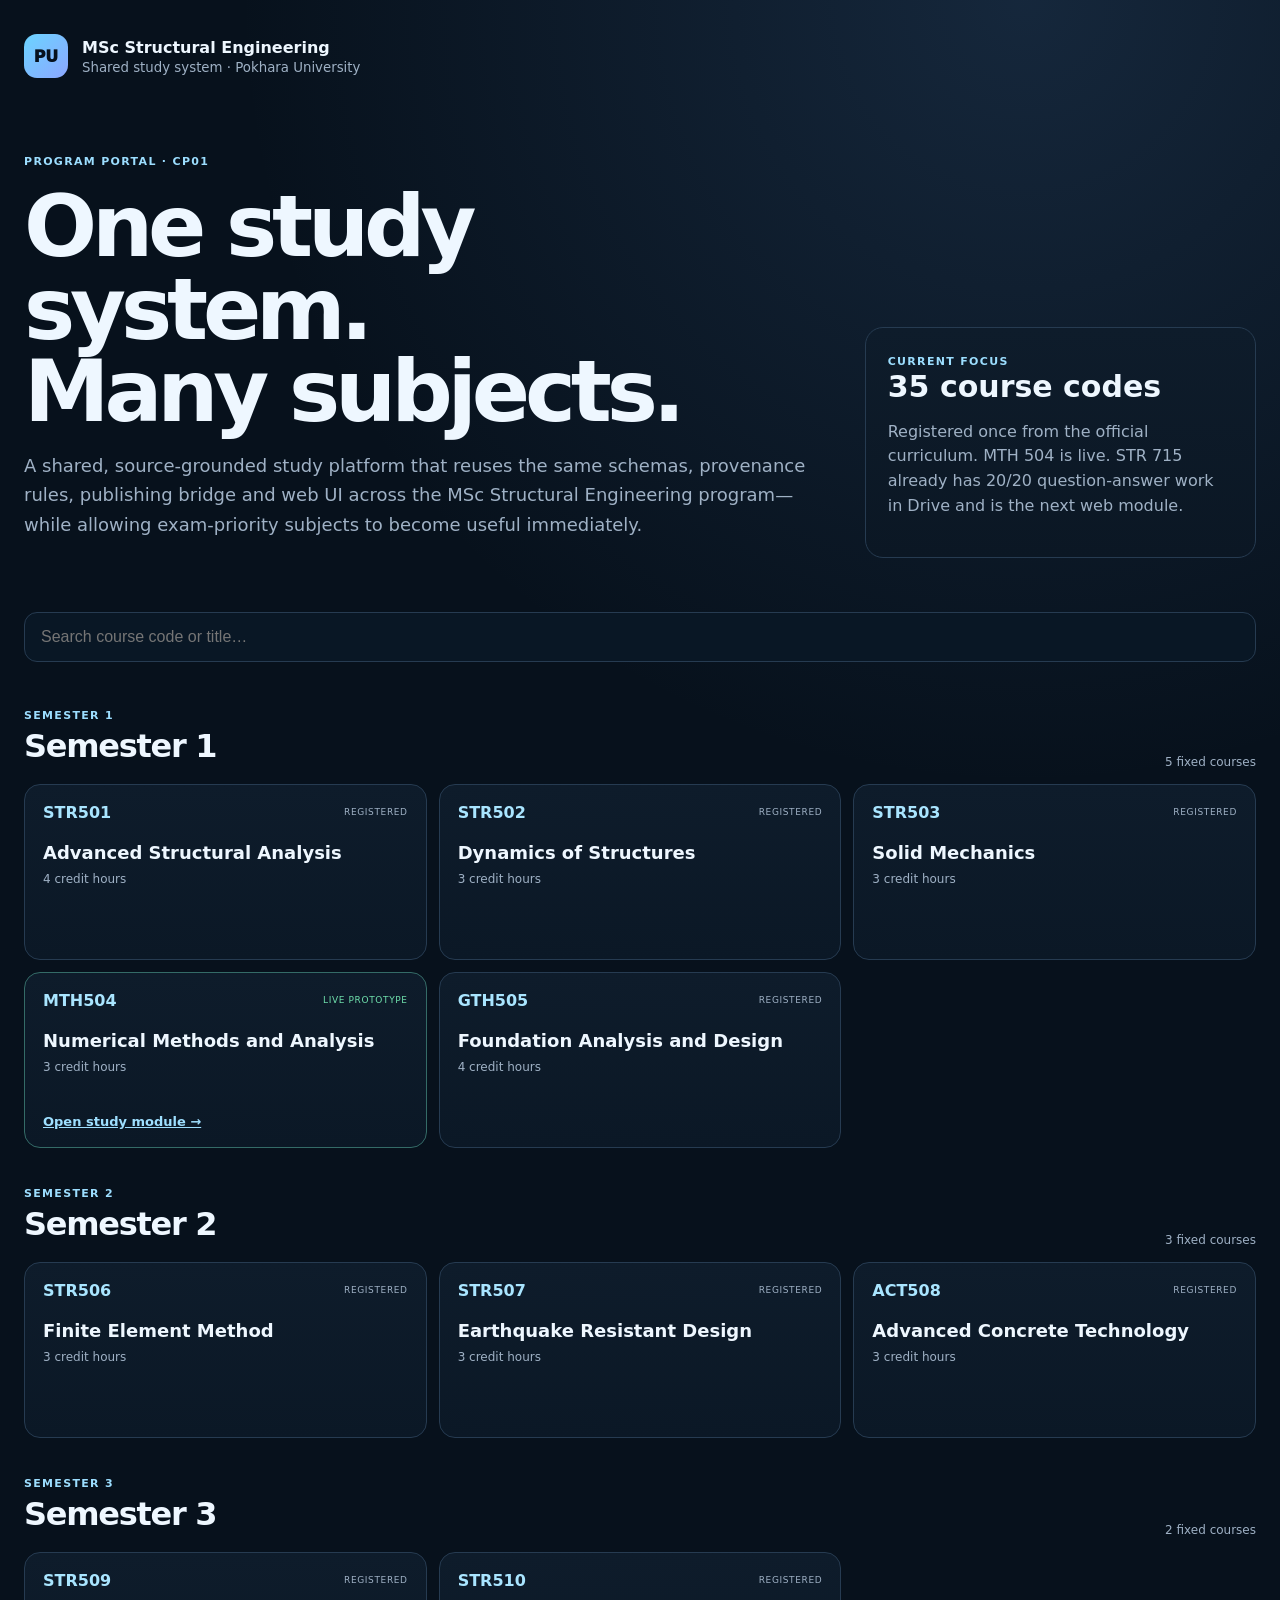
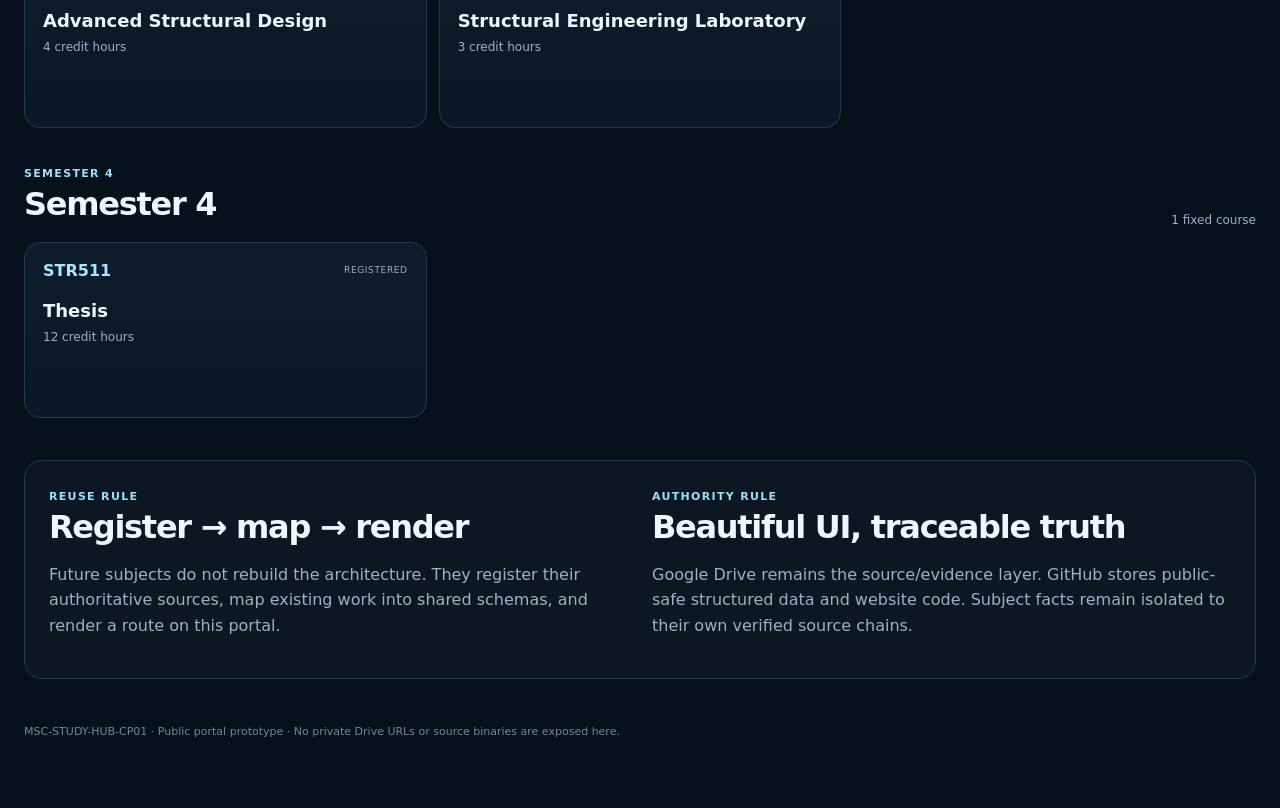
==== commit 4d3c36f5: "Establish shared MSc study portal and registry" ====
--- a/docs/index.html
+++ b/docs/index.html
@@ -1,305 +1,100 @@
 <!doctype html>
 <html lang="en">
 <head>
-  <meta charset="utf-8" />
-  <meta name="viewport" content="width=device-width, initial-scale=1" />
-  <meta name="color-scheme" content="dark" />
-  <meta name="description" content="MTH 504 Numerical Methods and Analysis study-system preview for Pokhara University MSc Structural Engineering." />
-  <title>MTH 504 Study System · v0.1</title>
-  <style>
-:root{
-  --bg:#07111c;--bg2:#0b1623;--surface:#0f1d2d;--surface2:#132338;--line:#24384e;
-  --text:#eef6ff;--muted:#9fb1c5;--soft:#c7d4e2;--accent:#6bd4ff;--accent2:#8ca7ff;
-  --green:#70e1ad;--yellow:#ffd36f;--red:#ff8e8e;--blue:#7cb7ff;--shadow:0 18px 50px rgba(0,0,0,.24);
-}
-*{box-sizing:border-box}html{scroll-behavior:smooth}body{margin:0;background:radial-gradient(circle at 80% 0%,rgba(71,118,172,.18),transparent 34%),linear-gradient(180deg,var(--bg) 0%,#081321 60%,#07101a 100%);color:var(--text);font-family:Inter,ui-sans-serif,system-ui,-apple-system,BlinkMacSystemFont,"Segoe UI",sans-serif;min-height:100vh}button,input,select{font:inherit}a{color:inherit;text-decoration:none}
-.app-shell{max-width:1500px;margin:0 auto;min-height:100vh}.topbar{height:76px;position:sticky;top:0;z-index:50;display:flex;align-items:center;padding:0 28px;background:rgba(7,17,28,.9);backdrop-filter:blur(18px);border-bottom:1px solid rgba(255,255,255,.07)}
-.brand{display:flex;align-items:center;gap:12px;min-width:275px}.brand-mark{width:40px;height:40px;display:grid;place-items:center;border-radius:12px;background:linear-gradient(145deg,var(--accent),var(--accent2));color:#06111d;font-weight:950;box-shadow:0 7px 24px rgba(107,212,255,.22)}.brand b{display:block;font-size:16px;letter-spacing:-.01em}.brand small{display:block;color:var(--muted);font-size:11px;margin-top:2px}.nav{display:flex;align-items:center;gap:4px;margin-left:auto}.nav a{color:var(--muted);font-size:13px;font-weight:720;padding:10px 12px;border-radius:10px;transition:.16s ease}.nav a:hover,.nav a.active{color:var(--text);background:rgba(255,255,255,.065)}.menu-button{display:none;margin-left:auto;border:1px solid var(--line);background:var(--surface);color:var(--text);padding:9px 12px;border-radius:10px;font-weight:750}
-main{padding:0 28px 60px}.view{padding:52px 0;animation:viewIn .22s ease}.hero-view{padding-top:64px}@keyframes viewIn{from{opacity:.4;transform:translateY(4px)}to{opacity:1;transform:none}}
-.hero-view{display:grid;grid-template-columns:minmax(0,1.45fr) minmax(320px,.55fr);gap:24px}.hero-copy{padding:28px 0 16px}.eyebrow,.section-kicker{font-size:11px;letter-spacing:.1em;text-transform:uppercase;font-weight:850;color:#9bdfff}.eyebrow{display:inline-flex;align-items:center;gap:8px;padding:7px 10px;border-radius:999px;border:1px solid rgba(107,212,255,.22);background:rgba(107,212,255,.06)}.live-dot{width:7px;height:7px;border-radius:50%;background:var(--green);box-shadow:0 0 0 4px rgba(112,225,173,.1)}.hero-copy h1{font-size:clamp(44px,6.5vw,88px);line-height:.95;letter-spacing:-.064em;margin:24px 0 18px;max-width:950px}.hero-lede{max-width:820px;color:var(--muted);font-size:clamp(17px,1.9vw,22px);line-height:1.62}.hero-actions{display:flex;gap:11px;flex-wrap:wrap;margin-top:28px}.button{padding:12px 16px;border-radius:12px;border:1px solid var(--line);font-weight:780;font-size:14px;transition:.16s}.button:hover{transform:translateY(-1px)}.button.primary{background:linear-gradient(135deg,var(--accent),#9bcfff);color:#06111d;border-color:transparent}.button.secondary{background:rgba(255,255,255,.03)}
-.hero-panel,.surface{border:1px solid var(--line);background:linear-gradient(180deg,rgba(15,29,45,.96),rgba(11,24,38,.96));border-radius:18px;box-shadow:var(--shadow)}.hero-panel{padding:24px;align-self:end}.panel-kicker{color:var(--muted);font-size:12px;margin:0 0 6px}.hero-panel h2{font-size:23px;letter-spacing:-.03em;margin:0 0 18px}.boundary-list{list-style:none;padding:0;margin:0;display:grid;gap:10px}.boundary-list li{display:flex;align-items:center;gap:9px;color:var(--soft);font-size:13px}.state{font-size:10px;text-transform:uppercase;letter-spacing:.06em;font-weight:900;padding:4px 7px;border-radius:999px}.state.done{background:rgba(112,225,173,.11);color:var(--green)}.state.waiting{background:rgba(255,211,111,.10);color:var(--yellow)}
-.metric-grid{grid-column:1/-1;display:grid;grid-template-columns:repeat(5,1fr);gap:12px;margin-top:16px}.metric{padding:18px;border-radius:16px;border:1px solid var(--line);background:rgba(16,31,48,.8)}.metric strong{display:block;font-size:31px;letter-spacing:-.045em}.metric span{display:block;margin-top:4px;color:var(--muted);font-size:12px}.metric small{display:block;margin-top:10px;color:#7890aa;font-size:10px;text-transform:uppercase;letter-spacing:.07em}
-.dashboard-grid{grid-column:1/-1;display:grid;grid-template-columns:1.2fr .4fr .4fr;gap:12px;margin-top:0}.surface{padding:22px}.wide-card{min-width:0}.section-heading{display:flex;gap:20px;align-items:flex-end;justify-content:space-between;margin-bottom:24px}.section-heading h1{font-size:clamp(34px,4.7vw,62px);letter-spacing:-.052em;line-height:1;margin:7px 0 9px}.section-heading h2{font-size:23px;letter-spacing:-.03em;margin:5px 0}.section-heading p{color:var(--muted);max-width:780px;line-height:1.6;margin:0;font-size:14px}.section-heading.compact{align-items:center;margin-bottom:16px}.text-link{font-size:12px;color:#9bdfff;font-weight:750}.count-chip{display:flex;flex-direction:column;align-items:flex-end;min-width:88px}.count-chip strong{font-size:35px;letter-spacing:-.04em}.count-chip span{color:var(--muted);font-size:11px;text-transform:uppercase;letter-spacing:.08em}.count-chip.small strong{font-size:25px}
-.event-timeline{display:flex;gap:5px;align-items:flex-end;min-height:150px;padding-top:12px;overflow-x:auto}.event-bar{min-width:30px;flex:1;max-width:54px;display:flex;flex-direction:column;justify-content:flex-end;height:130px;gap:6px}.event-bar i{display:block;background:linear-gradient(180deg,var(--accent),rgba(107,212,255,.28));border-radius:6px 6px 3px 3px;min-height:14px;transition:.18s}.event-bar:hover i{filter:brightness(1.25)}.event-bar span{font-size:9px;color:#8197ae;text-align:center;white-space:nowrap}.mini-bars{display:grid;gap:13px;margin-top:18px}.mini-bar-row{display:grid;grid-template-columns:68px 1fr 28px;gap:8px;align-items:center;font-size:11px;color:var(--muted)}.mini-track{height:8px;background:#0a1623;border:1px solid #1f3348;border-radius:999px;overflow:hidden}.mini-fill{height:100%;background:linear-gradient(90deg,var(--accent),var(--accent2));border-radius:999px}.issue-summary{display:grid;grid-template-columns:1fr 1fr;gap:10px}.issue-tile{padding:13px;border:1px solid var(--line);border-radius:12px;background:rgba(255,255,255,.025)}.issue-tile strong{display:block;font-size:24px}.issue-tile span{color:var(--muted);font-size:10px;text-transform:uppercase;letter-spacing:.06em}
-.filter-panel{margin-bottom:14px;padding:18px}.search-field{display:grid;gap:7px}.search-field span,.filters-row label span{font-size:10px;text-transform:uppercase;letter-spacing:.07em;color:#8fa5bc;font-weight:800}.search-field input,.filters-row select{width:100%;background:#091725;color:var(--text);border:1px solid var(--line);border-radius:10px;outline:none}.search-field input{padding:13px 14px;font-size:14px}.search-field input:focus,.filters-row select:focus{border-color:#4b8cac;box-shadow:0 0 0 3px rgba(107,212,255,.08)}.filters-row{display:grid;grid-template-columns:repeat(6,1fr);gap:9px;margin-top:12px}.filters-row label{display:grid;gap:6px}.filters-row select{padding:10px 8px;font-size:12px}.filter-footer{display:flex;align-items:center;justify-content:space-between;gap:12px;margin-top:13px;color:var(--muted);font-size:11px}.ghost-button{border:1px solid var(--line);background:transparent;color:#bad0e6;border-radius:9px;padding:8px 10px;cursor:pointer}.compact-filter{max-width:760px}
-.question-list{display:grid;gap:10px}.question-card{border:1px solid var(--line);background:rgba(13,28,44,.88);border-radius:14px;padding:16px 17px;display:grid;grid-template-columns:126px minmax(0,1fr) 70px;gap:14px;align-items:start;cursor:pointer;transition:.15s}.question-card:hover{border-color:#375775;background:rgba(17,35,54,.98);transform:translateY(-1px)}.question-meta{display:grid;gap:6px}.question-meta b{font-size:12px}.question-meta span{color:#8ba0b6;font-size:10px}.question-transcript{font-size:14px;line-height:1.65;color:#deebf7}.question-transcript mark{background:rgba(255,211,111,.15);color:#ffe7a7;border-radius:3px;padding:0 2px}.question-tags{display:flex;flex-wrap:wrap;gap:5px;margin-top:9px}.tag{display:inline-flex;align-items:center;padding:4px 7px;border-radius:999px;background:#10243a;border:1px solid #263e57;color:#aebfd0;font-size:9px;font-weight:800;letter-spacing:.04em}.tag.warn{color:#ffe2a0;border-color:#5f522c;background:rgba(255,211,111,.07)}.tag.core{color:#9cebc6;border-color:#275b48;background:rgba(112,225,173,.06)}.marks-badge{justify-self:end;text-align:center;border:1px solid var(--line);border-radius:11px;padding:8px 7px;min-width:54px}.marks-badge strong{display:block;font-size:18px}.marks-badge span{font-size:9px;color:var(--muted);text-transform:uppercase}.empty-state{border:1px dashed #35506c;padding:44px;border-radius:16px;text-align:center;color:var(--muted)}.empty-state b{display:block;color:var(--text);margin-bottom:5px}
-.syllabus-grid{display:grid;grid-template-columns:repeat(2,1fr);gap:12px}.unit-card{display:grid;grid-template-columns:60px 1fr auto;gap:15px;align-items:center}.unit-number{height:52px;width:52px;display:grid;place-items:center;border-radius:14px;background:linear-gradient(145deg,rgba(107,212,255,.15),rgba(140,167,255,.08));border:1px solid #29465f;color:#b9eaff;font-weight:900}.unit-card h2{font-size:18px;margin:0 0 3px}.unit-card p{font-size:11px;color:var(--muted);margin:0}.hour-pill{font-size:12px;color:#b7c7d8;border:1px solid var(--line);border-radius:999px;padding:7px 9px}.boundary-note{margin-top:12px;border-color:#4d462a;background:rgba(255,211,111,.04)}.boundary-note b{color:#ffe09b}.boundary-note p{color:#c9bea0;line-height:1.6;margin:7px 0 0;font-size:13px}
-.source-grid{display:grid;grid-template-columns:repeat(2,1fr);gap:10px}.source-card h2{font-size:15px;margin:6px 0 5px}.source-id{font-family:ui-monospace,SFMono-Regular,Menlo,monospace;color:#9adfff;font-size:10px;word-break:break-all}.source-card p{color:var(--muted);font-size:12px;line-height:1.55}.source-facts{display:flex;flex-wrap:wrap;gap:5px;margin-top:10px}.hash{font-family:ui-monospace,SFMono-Regular,Menlo,monospace;font-size:9px;color:#728ba5;word-break:break-all;margin-top:10px}
-.issue-list{display:grid;gap:9px}.issue-card{display:grid;grid-template-columns:160px minmax(0,1fr);gap:18px}.issue-card h2{font-size:14px;margin:0 0 6px}.issue-card p{font-size:12px;color:var(--muted);line-height:1.6;margin:5px 0}.issue-key{font-family:ui-monospace,SFMono-Regular,Menlo,monospace;font-size:10px;color:#9adfff}.issue-status{margin-top:7px}.issue-section-label{color:#8ea5bb;font-size:9px;text-transform:uppercase;letter-spacing:.07em;font-weight:800}.duplicate-columns{display:grid;grid-template-columns:.75fr 1.25fr;gap:12px}.stack-list{display:grid;gap:8px}.stack-item{border:1px solid var(--line);border-radius:12px;padding:13px;background:rgba(255,255,255,.018)}.stack-item b{font-size:12px}.stack-item p{font-size:11px;color:var(--muted);line-height:1.5;margin:6px 0 0}.member-list{display:flex;flex-wrap:wrap;gap:5px;margin-top:8px}.member{font-family:ui-monospace,SFMono-Regular,Menlo,monospace;font-size:9px;padding:4px 6px;border-radius:6px;background:#0c1a29;color:#9fb4ca}
-.status-grid{display:grid;grid-template-columns:repeat(2,1fr);gap:10px}.status-card{display:grid;grid-template-columns:42px 1fr;align-items:start;gap:12px}.status-icon{height:34px;width:34px;border-radius:10px;display:grid;place-items:center;background:#102438;font-weight:900}.status-card b{font-size:14px}.status-card p{color:var(--muted);font-size:12px;line-height:1.5;margin:6px 0 0}.status-card.complete .status-icon{color:var(--green);background:rgba(112,225,173,.09)}.status-card.parked .status-icon{color:var(--yellow);background:rgba(255,211,111,.09)}.status-card.current .status-icon{color:var(--accent);background:rgba(107,212,255,.09)}.provenance-card{margin-top:12px}.provenance-card h2{margin:6px 0 17px}.provenance-card dl{display:grid;gap:9px}.provenance-card dl div{display:grid;grid-template-columns:200px 1fr;gap:12px}.provenance-card dt{color:var(--muted);font-size:11px}.provenance-card dd{margin:0;font-family:ui-monospace,SFMono-Regular,Menlo,monospace;font-size:10px;word-break:break-all;color:#c7d6e5}
-footer{border-top:1px solid rgba(255,255,255,.07);padding:24px 28px 38px;color:#748aa0;font-size:10px;display:flex;justify-content:space-between;gap:16px}
-.question-dialog{width:min(760px,calc(100vw - 30px));max-height:84vh;overflow:auto;border:1px solid #35506a;background:#0a1724;color:var(--text);border-radius:18px;padding:24px;box-shadow:0 30px 100px rgba(0,0,0,.62)}.question-dialog::backdrop{background:rgba(2,8,13,.76);backdrop-filter:blur(5px)}.dialog-close{position:absolute;right:15px;top:13px;width:34px;height:34px;border-radius:50%;border:1px solid var(--line);background:#102133;color:var(--text);font-size:21px;cursor:pointer}.dialog-title{font-size:24px;letter-spacing:-.03em;padding-right:40px;margin:7px 0 8px}.dialog-question{font-size:17px;line-height:1.65;color:#edf6ff;margin:20px 0}.dialog-grid{display:grid;grid-template-columns:repeat(3,1fr);gap:8px}.dialog-fact{padding:10px;border:1px solid var(--line);border-radius:10px}.dialog-fact span{display:block;color:var(--muted);font-size:9px;text-transform:uppercase;letter-spacing:.06em}.dialog-fact b{display:block;margin-top:3px;font-size:12px}.dialog-section{border-top:1px solid var(--line);margin-top:18px;padding-top:16px}.dialog-section h3{font-size:13px;margin:0 0 8px}.dialog-section p,.dialog-section li{color:var(--muted);font-size:11px;line-height:1.6}
-@media(max-width:1100px){.metric-grid{grid-template-columns:repeat(3,1fr)}.dashboard-grid{grid-template-columns:1fr 1fr}.wide-card{grid-column:1/-1}.filters-row{grid-template-columns:repeat(3,1fr)}.hero-view{grid-template-columns:1fr}.hero-panel{align-self:auto}.duplicate-columns{grid-template-columns:1fr}}
-@media(max-width:760px){.topbar{height:auto;min-height:68px;padding:12px 16px;flex-wrap:wrap}.brand{min-width:0}.brand small{display:none}.menu-button{display:block}.nav{display:none;width:100%;overflow-x:auto;padding-top:8px}.nav.open{display:flex}.nav a{white-space:nowrap}main{padding:0 14px 44px}.view{padding:34px 0}.hero-view{padding-top:35px}.hero-copy h1{font-size:46px}.metric-grid{grid-template-columns:repeat(2,1fr)}.dashboard-grid{grid-template-columns:1fr}.wide-card{grid-column:auto}.surface{padding:16px}.filters-row{grid-template-columns:repeat(2,1fr)}.question-card{grid-template-columns:1fr auto;gap:10px}.question-meta{grid-column:1/-1;display:flex;gap:8px;align-items:center}.question-transcript{grid-column:1}.marks-badge{grid-column:2}.syllabus-grid,.source-grid,.status-grid{grid-template-columns:1fr}.unit-card{grid-template-columns:52px 1fr auto}.issue-card{grid-template-columns:1fr;gap:8px}.section-heading{align-items:flex-start}.section-heading h1{font-size:38px}.count-chip strong{font-size:28px}.provenance-card dl div{grid-template-columns:1fr;gap:3px}.dialog-grid{grid-template-columns:repeat(2,1fr)}footer{padding:22px 14px 30px;flex-direction:column}.event-bar{min-width:25px}}
-@media(max-width:430px){.hero-copy h1{font-size:40px}.metric-grid{grid-template-columns:1fr 1fr}.metric strong{font-size:26px}.filters-row{grid-template-columns:1fr}.section-heading{gap:10px}.dialog-grid{grid-template-columns:1fr}.issue-summary{grid-template-columns:1fr 1fr}}
-
+<meta charset="utf-8"><meta name="viewport" content="width=device-width,initial-scale=1">
+<meta name="description" content="Pokhara University MSc Structural Engineering study system: shared course registry and exam-priority subject modules.">
+<title>MSc Structural Engineering Study System</title>
+<style>
+:root{--bg:#07111c;--surface:#0e1c2b;--surface2:#132437;--line:#263b51;--text:#eef7ff;--muted:#9fb1c5;--accent:#6bd4ff;--green:#70e1ad;--yellow:#ffd36f}
+*{box-sizing:border-box}body{margin:0;background:radial-gradient(circle at 80% 0,rgba(72,118,172,.22),transparent 30%),var(--bg);color:var(--text);font-family:Inter,system-ui,-apple-system,"Segoe UI",sans-serif}
+.shell{max-width:1320px;margin:auto;padding:24px 24px 70px}header{display:flex;align-items:center;gap:14px;padding:10px 0 38px}.mark{width:44px;height:44px;border-radius:13px;display:grid;place-items:center;background:linear-gradient(135deg,var(--accent),#8ca7ff);color:#06111d;font-weight:950}header small{display:block;color:var(--muted);margin-top:3px}
+.hero{padding:34px 0 30px;display:grid;grid-template-columns:1.35fr .65fr;gap:28px;align-items:end}.eyebrow{font-size:11px;text-transform:uppercase;letter-spacing:.12em;color:#9cdeff;font-weight:900}h1{font-size:clamp(46px,7vw,86px);line-height:.96;letter-spacing:-.06em;margin:16px 0}.lede{font-size:18px;line-height:1.65;color:var(--muted);max-width:850px}.hero-panel{border:1px solid var(--line);background:linear-gradient(180deg,var(--surface),#0b1724);border-radius:18px;padding:22px}.hero-panel strong{display:block;font-size:30px}.hero-panel p{color:var(--muted);line-height:1.55}
+.search{margin:24px 0 42px}.search input{width:100%;background:#091725;color:var(--text);border:1px solid var(--line);border-radius:13px;padding:15px 16px;font-size:16px;outline:none}.search input:focus{border-color:var(--accent);box-shadow:0 0 0 3px rgba(107,212,255,.09)}
+.semester{margin:34px 0}.section-head{display:flex;align-items:end;justify-content:space-between;margin-bottom:15px}h2{font-size:32px;letter-spacing:-.04em;margin:4px 0}.count{color:var(--muted);font-size:12px}.course-grid{display:grid;grid-template-columns:repeat(3,1fr);gap:12px}
+.course-card{border:1px solid var(--line);background:linear-gradient(180deg,var(--surface),#0b1826);border-radius:16px;padding:18px;min-height:176px;display:flex;flex-direction:column}.course-card.live{border-color:#346b67}.course-card.priority{border-color:#62572e}.course-top{display:flex;gap:8px;justify-content:space-between;align-items:center}.code{font-weight:900;color:#a9e5ff}.status{font-size:9px;text-transform:uppercase;letter-spacing:.07em;color:var(--muted);text-align:right}.live .status{color:var(--green)}.priority .status{color:var(--yellow)}h3{font-size:18px;line-height:1.25;margin:20px 0 8px}.meta{color:var(--muted);font-size:12px;margin-bottom:18px}.open{margin-top:auto;color:#9edfff;font-size:13px;font-weight:800}.disabled{color:#8d8976}
+.callout{margin-top:42px;border:1px solid var(--line);border-radius:18px;padding:24px;background:rgba(255,255,255,.025);display:grid;grid-template-columns:1fr 1fr;gap:24px}.callout p{color:var(--muted);line-height:1.6}footer{margin-top:46px;color:#73879b;font-size:11px}
+@media(max-width:900px){.hero{grid-template-columns:1fr}.course-grid{grid-template-columns:1fr 1fr}.callout{grid-template-columns:1fr}}
+@media(max-width:590px){.shell{padding:18px 15px 50px}.course-grid{grid-template-columns:1fr}h1{font-size:48px}}
 </style>
 </head>
-<body>
-  <div class="app-shell">
-    <header class="topbar">
-      <a class="brand" href="#overview" aria-label="MTH 504 Study System home">
-        <span class="brand-mark">N</span>
-        <span><b>MTH 504</b><small>Numerical Methods & Analysis</small></span>
-      </a>
-      <button class="menu-button" id="menuButton" type="button" aria-expanded="false" aria-controls="primaryNav">Menu</button>
-      <nav class="nav" id="primaryNav" aria-label="Primary navigation">
-        <a href="#overview" data-view="overview">Overview</a>
-        <a href="#questions" data-view="questions">Questions</a>
-        <a href="#syllabus" data-view="syllabus">Syllabus</a>
-        <a href="#sources" data-view="sources">Sources</a>
-        <a href="#issues" data-view="issues">Issues</a>
-        <a href="#duplicates" data-view="duplicates">Duplicates</a>
-        <a href="#status" data-view="status">Status</a>
-      </nav>
-    </header>
+<body><div class="shell">
+<header><div class="mark">PU</div><div><b>MSc Structural Engineering</b><small>Shared study system · Pokhara University</small></div></header>
+<section class="hero"><div><span class="eyebrow">Program portal · CP01</span><h1>One study system.<br>Many subjects.</h1><p class="lede">A shared, source-grounded study platform that reuses the same schemas, provenance rules, publishing bridge and web UI across the MSc Structural Engineering program—while allowing exam-priority subjects to become useful immediately.</p></div>
+<div class="hero-panel"><span class="eyebrow">Current focus</span><strong>35 course codes</strong><p>Registered once from the official curriculum. MTH 504 is live. STR 715 already has 20/20 question-answer work in Drive and is the next web module.</p></div></section>
+<div class="search"><input id="q" placeholder="Search course code or title…" autocomplete="off"></div>
+<section class="semester" id="semester-1">
+      <div class="section-head"><div><span class="eyebrow">Semester 1</span><h2>Semester 1</h2></div><span class="count">5 fixed courses</span></div>
+      <div class="course-grid"><article class="course-card registered" data-code="str501" data-title="advanced structural analysis">
+      <div class="course-top"><span class="code">STR501</span><span class="status">Registered</span></div>
+      <h3>Advanced Structural Analysis</h3>
+      <div class="meta">4 credit hours</div>
 
-    <main>
-      <section class="view hero-view" id="overview" data-view-panel="overview">
-        <div class="hero-copy">
-          <div class="eyebrow"><span class="live-dot"></span> Frontend preview v0.1 · frozen-data boundary</div>
-          <h1>One study interface for the MTH 504 exam corpus.</h1>
-          <p class="hero-lede">Browse the frozen Phase 1 source inventory and all 228 frozen Phase 2 question occurrences without pretending Phase 3 canonicalization or solutions already exist.</p>
-          <div class="hero-actions">
-            <a class="button primary" href="#questions">Explore 228 questions</a>
-            <a class="button secondary" href="#status">See what is frozen</a>
-          </div>
-        </div>
-        <div class="hero-panel">
-          <p class="panel-kicker">Current academic boundary</p>
-          <h2>Evidence first. Unknown stays unknown.</h2>
-          <ul class="boundary-list">
-            <li><span class="state done">Frozen</span> Phase 1 source inventory</li>
-            <li><span class="state done">Frozen</span> Phase 2 occurrence transcription</li>
-            <li><span class="state waiting">Pending</span> Phase 3 canonical question model</li>
-            <li><span class="state waiting">Pending</span> Permanent NMA-Q identifiers</li>
-            <li><span class="state waiting">Pending</span> Verified solutions</li>
-          </ul>
-        </div>
-        <div class="metric-grid" id="metricGrid"></div>
-        <div class="dashboard-grid">
-          <article class="surface wide-card">
-            <div class="section-heading compact">
-              <div><span class="section-kicker">Assessment coverage</span><h2>Frozen event corpus</h2></div>
-              <a class="text-link" href="#questions">Open explorer →</a>
-            </div>
-            <div id="eventTimeline" class="event-timeline"></div>
-          </article>
-          <article class="surface">
-            <div class="section-heading compact"><div><span class="section-kicker">Confidence</span><h2>Transcription signal</h2></div></div>
-            <div id="confidenceChart" class="mini-bars"></div>
-          </article>
-          <article class="surface">
-            <div class="section-heading compact"><div><span class="section-kicker">Quality control</span><h2>Known issues</h2></div></div>
-            <div id="issueSummary" class="issue-summary"></div>
-          </article>
-        </div>
-      </section>
+    </article><article class="course-card registered" data-code="str502" data-title="dynamics of structures">
+      <div class="course-top"><span class="code">STR502</span><span class="status">Registered</span></div>
+      <h3>Dynamics of Structures</h3>
+      <div class="meta">3 credit hours</div>
 
-      <section class="view" id="questions" data-view-panel="questions" hidden>
-        <div class="section-heading">
-          <div><span class="section-kicker">Phase 2 frozen dataset</span><h1>Question occurrence explorer</h1><p>These are source occurrences with provisional Phase 2 IDs, not permanent canonical questions.</p></div>
-          <div class="count-chip"><strong id="questionResultCount">228</strong><span>shown</span></div>
-        </div>
-        <div class="surface filter-panel">
-          <label class="search-field"><span>Search transcript or provisional ID</span><input id="questionSearch" type="search" placeholder="e.g. Newton, Runge-Kutta, P2-PROV-2024..." /></label>
-          <div class="filters-row">
-            <label><span>Year</span><select id="yearFilter"><option value="">All years</option></select></label>
-            <label><span>Session</span><select id="sessionFilter"><option value="">All sessions</option></select></label>
-            <label><span>Scope</span><select id="scopeFilter"><option value="">All scope</option></select></label>
-            <label><span>Assessment</span><select id="assessmentFilter"><option value="">All types</option></select></label>
-            <label><span>Confidence</span><select id="confidenceFilter"><option value="">All confidence</option></select></label>
-            <label><span>Marks</span><select id="marksFilter"><option value="">All marks</option></select></label>
-          </div>
-          <div class="filter-footer"><button class="ghost-button" id="clearQuestionFilters" type="button">Clear filters</button><span id="questionFilterSummary">Showing complete frozen corpus</span></div>
-        </div>
-        <div id="questionList" class="question-list"></div>
-        <div id="questionEmpty" class="empty-state" hidden><b>No matching occurrences.</b><span>Try clearing one or more filters.</span></div>
-      </section>
+    </article><article class="course-card registered" data-code="str503" data-title="solid mechanics">
+      <div class="course-top"><span class="code">STR503</span><span class="status">Registered</span></div>
+      <h3>Solid Mechanics</h3>
+      <div class="meta">3 credit hours</div>
 
-      <section class="view" id="syllabus" data-view-panel="syllabus" hidden>
-        <div class="section-heading"><div><span class="section-kicker">Official course structure</span><h1>Seven-unit syllabus map</h1><p>Unit titles and hours are transcribed from the official curriculum scan. Phase 3 has not yet mapped every occurrence to units.</p></div><div class="count-chip"><strong>45</strong><span>hours</span></div></div>
-        <div id="syllabusGrid" class="syllabus-grid"></div>
-        <article class="surface boundary-note"><b>Important boundary</b><p>Question-to-unit classification is intentionally absent in v0.1 because that belongs to the next controlled classification/canonicalization work. The website will not invent those mappings.</p></article>
-      </section>
+    </article><article class="course-card live" data-code="mth504" data-title="numerical methods and analysis">
+      <div class="course-top"><span class="code">MTH504</span><span class="status">Live prototype</span></div>
+      <h3>Numerical Methods and Analysis</h3>
+      <div class="meta">3 credit hours</div>
+      <a class="open" href="subjects/mth504/">Open study module →</a>
+    </article><article class="course-card registered" data-code="gth505" data-title="foundation analysis and design">
+      <div class="course-top"><span class="code">GTH505</span><span class="status">Registered</span></div>
+      <h3>Foundation Analysis and Design</h3>
+      <div class="meta">4 credit hours</div>
 
-      <section class="view" id="sources" data-view-panel="sources" hidden>
-        <div class="section-heading"><div><span class="section-kicker">Phase 1 frozen dataset</span><h1>Source inventory</h1><p>Public-safe metadata only. No private Drive URLs or raw copyrighted source files are embedded in this frontend package.</p></div><div class="count-chip"><strong id="sourceCount">16</strong><span>sources</span></div></div>
-        <div class="surface filter-panel compact-filter"><label class="search-field"><span>Search source metadata</span><input id="sourceSearch" type="search" placeholder="source ID, filename, context..." /></label></div>
-        <div id="sourceGrid" class="source-grid"></div>
-      </section>
+    </article></div>
+    </section><section class="semester" id="semester-2">
+      <div class="section-head"><div><span class="eyebrow">Semester 2</span><h2>Semester 2</h2></div><span class="count">3 fixed courses</span></div>
+      <div class="course-grid"><article class="course-card registered" data-code="str506" data-title="finite element method">
+      <div class="course-top"><span class="code">STR506</span><span class="status">Registered</span></div>
+      <h3>Finite Element Method</h3>
+      <div class="meta">3 credit hours</div>
 
-      <section class="view" id="issues" data-view-panel="issues" hidden>
-        <div class="section-heading"><div><span class="section-kicker">Explicit uncertainty register</span><h1>Source issues & resolutions</h1><p>Thirty Phase 2 uncertainty records remain visible rather than being silently corrected.</p></div><div class="count-chip"><strong id="issueCount">30</strong><span>records</span></div></div>
-        <div class="surface filter-panel compact-filter"><label class="search-field"><span>Search issue register</span><input id="issueSearch" type="search" placeholder="bounds, typo, printed wording, scope..." /></label></div>
-        <div id="issueList" class="issue-list"></div>
-      </section>
+    </article><article class="course-card registered" data-code="str507" data-title="earthquake resistant design">
+      <div class="course-top"><span class="code">STR507</span><span class="status">Registered</span></div>
+      <h3>Earthquake Resistant Design</h3>
+      <div class="meta">3 credit hours</div>
 
-      <section class="view" id="duplicates" data-view-panel="duplicates" hidden>
-        <div class="section-heading"><div><span class="section-kicker">Cross-reference, not silent merging</span><h1>Duplicate evidence</h1><p>Representation duplicates identify the same paper appearing in multiple source representations. Text duplicate candidates are question-level repetition candidates awaiting later canonicalization.</p></div></div>
-        <div class="duplicate-columns">
-          <article class="surface"><div class="section-heading compact"><div><span class="section-kicker">Same-paper evidence</span><h2>Representation duplicates</h2></div><div class="count-chip small"><strong id="repDupCount">0</strong><span>groups</span></div></div><div id="representationDuplicates" class="stack-list"></div></article>
-          <article class="surface"><div class="section-heading compact"><div><span class="section-kicker">Question repetition</span><h2>Text duplicate candidates</h2></div><div class="count-chip small"><strong id="textDupCount">0</strong><span>groups</span></div></div><div id="textDuplicates" class="stack-list"></div></article>
-        </div>
-      </section>
+    </article><article class="course-card registered" data-code="act508" data-title="advanced concrete technology">
+      <div class="course-top"><span class="code">ACT508</span><span class="status">Registered</span></div>
+      <h3>Advanced Concrete Technology</h3>
+      <div class="meta">3 credit hours</div>
 
-      <section class="view" id="status" data-view-panel="status" hidden>
-        <div class="section-heading"><div><span class="section-kicker">Project state</span><h1>What exists, what does not</h1><p>The frontend is a renderer of frozen structured data—not a replacement for Drive evidence, project controls, or future Git history.</p></div></div>
-        <div class="status-grid">
-          <article class="surface status-card complete"><span class="status-icon">✓</span><div><b>Phase 1 · Source inventory</b><p>Frozen and Drive-preserved. 16 public-safe source records.</p></div></article>
-          <article class="surface status-card complete"><span class="status-icon">✓</span><div><b>Phase 2 · Question occurrences</b><p>Frozen and Drive-preserved. 228 occurrences, 30 uncertainty records.</p></div></article>
-          <article class="surface status-card parked"><span class="status-icon">⌁</span><div><b>GH-CP01 · GitHub publication</b><p>Parked. Existing local Phase 1 commit awaits authenticated GitHub push; frontend work continues independently.</p></div></article>
-          <article class="surface status-card future"><span class="status-icon">→</span><div><b>Phase 3 · Canonicalization</b><p>Not started. No permanent NMA-Q IDs have been assigned.</p></div></article>
-          <article class="surface status-card future"><span class="status-icon">→</span><div><b>Solutions</b><p>Not started. The site intentionally contains no generated solution bank yet.</p></div></article>
-          <article class="surface status-card current"><span class="status-icon">●</span><div><b>WEB-CP01 · Frontend v0.1</b><p>Current preview package. Built from frozen structured data for review before deployment/release promotion.</p></div></article>
-        </div>
-        <article class="surface provenance-card"><div><span class="section-kicker">Build provenance</span><h2>Frozen-input fingerprints</h2></div><dl id="provenanceList"></dl></article>
-      </section>
-    </main>
+    </article></div>
+    </section><section class="semester" id="semester-3">
+      <div class="section-head"><div><span class="eyebrow">Semester 3</span><h2>Semester 3</h2></div><span class="count">2 fixed courses</span></div>
+      <div class="course-grid"><article class="course-card registered" data-code="str509" data-title="advanced structural design">
+      <div class="course-top"><span class="code">STR509</span><span class="status">Registered</span></div>
+      <h3>Advanced Structural Design</h3>
+      <div class="meta">4 credit hours</div>
 
-    <footer><span>MTH 504 Study System · WEB-CP01 · v0.1</span><span>Public-safe preview · no raw source scans</span></footer>
-  </div>
+    </article><article class="course-card registered" data-code="str510" data-title="structural engineering laboratory">
+      <div class="course-top"><span class="code">STR510</span><span class="status">Registered</span></div>
+      <h3>Structural Engineering Laboratory</h3>
+      <div class="meta">3 credit hours</div>
 
-  <dialog id="questionDialog" class="question-dialog">
-    <form method="dialog"><button class="dialog-close" aria-label="Close question details">×</button></form>
-    <div id="questionDialogContent"></div>
-  </dialog>
+    </article></div>
+    </section><section class="semester" id="semester-4">
+      <div class="section-head"><div><span class="eyebrow">Semester 4</span><h2>Semester 4</h2></div><span class="count">1 fixed course</span></div>
+      <div class="course-grid"><article class="course-card registered" data-code="str511" data-title="thesis">
+      <div class="course-top"><span class="code">STR511</span><span class="status">Registered</span></div>
+      <h3>Thesis</h3>
+      <div class="meta">12 credit hours</div>
 
-  <script>
-window.NMA_STUDY_DATA={"app":{"name":"MTH 504 Study System","version":"0.1.0","status":"REVIEW_PREVIEW","generated_on":"2026-08-19","academic_boundary":"Phase 1 and Phase 2 frozen; Phase 3 canonicalization not started; permanent NMA-Q IDs unassigned; no solutions."},"syllabus":{"schema_version":"0.1.0","subject_id":"MTH504-NMA","official_total_hours":45,"units":[{"unit_id":"NMA-U01","official_title":"Introduction","allocated_hours":5},{"unit_id":"NMA-U02","official_title":"Roots of Equation","allocated_hours":6},{"unit_id":"NMA-U03","official_title":"Interpolation and Numerical Differentiation","allocated_hours":6},{"unit_id":"NMA-U04","official_title":"Numerical Integration","allocated_hours":6},{"unit_id":"NMA-U05","official_title":"Solution of Linear & Non-linear Equations","allocated_hours":8},{"unit_id":"NMA-U06","official_title":"Ordinary and Partial Differential Equations","allocated_hours":8},{"unit_id":"NMA-U07","official_title":"Special Functions","allocated_hours":6}],"verification_status":"TRANSCRIBED_FROM_SCAN","source":{"source_id":"SRC-PU-MSC-STRUCT-CURRICULUM-2017","pages":[16,17]}},"counts":{"events_total":16,"core_events":15,"supplemental_events":1,"question_occurrences_total":228,"core_question_occurrences":213,"supplemental_question_occurrences":15,"representation_duplicate_groups":6,"text_duplicate_candidate_groups":22,"uncertainty_records":30},"events":[{"event_id":"EXAM-PEC-NM-SPRING-2017","event_provisional_key":"2017-SUPPLEMENTAL","scope":"SUPPLEMENTAL_NON_CORE","header":{"institution_printed":"Pokhara Engineering College","programme_printed":"BE (Civil)","course_title_printed":"Numerical Methods","course_code_printed":null,"year_printed":2017,"session_printed":"Spring","assessment_type":"ASSESSMENT_EXAM","full_marks_printed":100,"pass_marks_printed":45,"time_printed":"3hrs."},"source_provenance":[{"source_id":"SRC-NMA-IMG-PEC-SPRING-2017","units":["IMAGE:1 physical pages 1-2"],"role":"TRANSCRIPTION_BASE_AND_CONFIRMED_DUPLICATE"},{"source_id":"SRC-GDRIVE-NMA-QP-2025","units":["PDF_PAGE:5 physical pages 1-2"],"role":"CONFIRMED_DUPLICATE_REPRESENTATION"}],"completeness":"COMPLETE_PAPER_TRANSCRIBED","uncertainty_refs":["P2-U-2017-SCOPE","P2-U-2017-Q2B","P2-U-2017-Q3A","P2-U-2017-Q6A"],"question_count":15},{"event_id":"EXAM-PU-NMA-FALL-2018","event_provisional_key":"2018-FALL","scope":"CORE_MTH_504_CANDIDATE","header":{"institution_printed":"Pokhara University","programme_printed":"M. Sc. Structural Engineering","course_title_printed":"Numerical Methods and Analysis","course_code_printed":null,"year_printed":2018,"session_printed":"Fall","assessment_type":"UNIVERSITY_EXAMINATION","full_marks_printed":100,"pass_marks_printed":60,"time_printed":"4hrs."},"source_provenance":[{"source_id":"SRC-GDRIVE-MSC-5-BUNDLES","units":["PDF_PAGE:18","PDF_PAGE:20"],"role":"ONLY_INSPECTED_REPRESENTATION"}],"completeness":"COMPLETE_PAPER_TRANSCRIBED","uncertainty_refs":["P2-U-2018-01","P2-U-2018-02"],"question_count":15},{"event_id":"EXAM-PU-NMA-SPRING-2019","event_provisional_key":"2019-SPRING","scope":"CORE_MTH_504_CANDIDATE","header":{"institution_printed":"Pokhara University","programme_printed":"M. Sc. Structural Engineering","course_title_printed":"Numerical Analysis and Methods","course_code_printed":null,"year_printed":2019,"session_printed":"Spring","assessment_type":"UNIVERSITY_EXAMINATION","full_marks_printed":100,"pass_marks_printed":60,"time_printed":"4hrs."},"source_provenance":[{"source_id":"SRC-GDRIVE-MSC-5-BUNDLES","units":["PDF_PAGE:14","PDF_PAGE:15"],"role":"ONLY_INSPECTED_REPRESENTATION"}],"completeness":"COMPLETE_PAPER_TRANSCRIBED","uncertainty_refs":[],"question_count":14},{"event_id":"EXAM-PU-SOE-NMA-INTERNAL-FALL-2019","event_provisional_key":"2019-INTERNAL-FALL","scope":"CORE_MTH_504_CANDIDATE","header":{"institution_printed":"Pokhara University School of Engineering","programme_printed":"Not printed","course_title_printed":"Numerical Analysis and Methods","course_code_printed":null,"year_printed":2019,"session_printed":"Fall","assessment_type":"INTERNAL_EXAMINATION","full_marks_printed":100,"pass_marks_printed":60,"time_printed":"4hrs."},"source_provenance":[{"source_id":"SRC-GDRIVE-MSC-5-BUNDLES","units":["PDF_PAGE:16"],"role":"ONLY_INSPECTED_REPRESENTATION"}],"completeness":"COMPLETE_PAPER_TRANSCRIBED","uncertainty_refs":["P2-U-2019I-01","P2-U-2019I-02"],"question_count":15},{"event_id":"EXAM-PU-NMA-SPRING-2020","event_provisional_key":"2020-SPRING","scope":"CORE_MTH_504_CANDIDATE","header":{"institution_printed":"Pokhara University","programme_printed":"MSc. in Structural Engineering","course_title_printed":"Numerical Methods and Analysis","course_code_printed":null,"year_printed":2020,"session_printed":"Spring","assessment_type":"UNIVERSITY_EXAMINATION","full_marks_printed":100,"pass_marks_printed":60,"time_printed":"4hrs."},"source_provenance":[{"source_id":"SRC-GDRIVE-NMA-QP-COMPILATION","units":["PDF_PAGE:6"],"role":"CONFIRMED_DUPLICATE_REPRESENTATION"},{"source_id":"SRC-GDRIVE-MSC-5-BUNDLES","units":["PDF_PAGE:12","PDF_PAGE:13"],"role":"TRANSCRIPTION_BASE_AND_CONFIRMED_DUPLICATE"}],"completeness":"COMPLETE_PAPER_TRANSCRIBED","uncertainty_refs":["P2-U-BEAM-BC","P2-U-CODE-ABSENT"],"question_count":14},{"event_id":"EXAM-PU-NMA-FALL-2021","event_provisional_key":"2021-FALL","scope":"CORE_MTH_504_CANDIDATE","header":{"institution_printed":"Pokhara University","programme_printed":"M. Sc. in Structural Engineering","course_title_printed":"Numerical Methods and Analysis","course_code_printed":null,"year_printed":2021,"session_printed":"Fall","assessment_type":"UNIVERSITY_EXAMINATION","full_marks_printed":100,"pass_marks_printed":60,"time_printed":"4hrs."},"source_provenance":[{"source_id":"SRC-GDRIVE-NMA-QP-COMPILATION","units":["PDF_PAGE:4","PDF_PAGE:5"],"role":"TRANSCRIPTION_BASE_AND_CONFIRMED_DUPLICATE"},{"source_id":"SRC-GDRIVE-MSC-5-BUNDLES","units":["PDF_PAGE:9","PDF_PAGE:10","PDF_PAGE:11"],"role":"CONFIRMED_DUPLICATE_REPRESENTATION"}],"completeness":"COMPLETE_PAPER_TRANSCRIBED","uncertainty_refs":[],"question_count":14},{"event_id":"EXAM-PU-NMA-SPRING-2021","event_provisional_key":"2021-SPRING","scope":"CORE_MTH_504_CANDIDATE","header":{"institution_printed":"Pokhara University","programme_printed":"M.Sc. Structure","course_title_printed":"Numerical Methods and Analysis","course_code_printed":null,"year_printed":2021,"session_printed":"Spring","assessment_type":"UNIVERSITY_EXAMINATION","full_marks_printed":100,"pass_marks_printed":60,"time_printed":"4hrs."},"source_provenance":[{"source_id":"SRC-GDRIVE-MSC-5-BUNDLES","units":["PDF_PAGE:1","PDF_PAGE:2"],"role":"ONLY_INSPECTED_REPRESENTATION"}],"completeness":"COMPLETE_PAPER_TRANSCRIBED","uncertainty_refs":["P2-U-2021S-HEADER","P2-U-2021S-Q1A","P2-U-2021S-Q1B","P2-U-2021S-Q4A","P2-U-2021S-Q7A"],"question_count":14},{"event_id":"EXAM-SOE-NMA-INTERNAL-2021","event_provisional_key":"2021-INTERNAL","scope":"CORE_MTH_504_CANDIDATE","header":{"institution_printed":"School of Engineering","programme_printed":"M.Sc. Structural Engineering","course_title_printed":"Numerical Methods and Analysis","course_code_printed":null,"year_printed":2021,"session_printed":null,"assessment_type":"INTERNAL_EXAMINATION","full_marks_printed":100,"pass_marks_printed":60,"time_printed":"4hrs."},"source_provenance":[{"source_id":"SRC-GDRIVE-MSC-5-BUNDLES","units":["PDF_PAGE:5","PDF_PAGE:7"],"role":"ONLY_INSPECTED_REPRESENTATION"}],"completeness":"COMPLETE_PAPER_TRANSCRIBED","uncertainty_refs":["P2-U-INTERNAL-SESSION","P2-U-2021I-Q4B","P2-U-BEAM-BC"],"question_count":13},{"event_id":"ASSESSMENT-PU-NMA-SPRING-2022","event_provisional_key":"2022-SPRING-ASSESSMENT","scope":"CORE_MTH_504_CANDIDATE","header":{"institution_printed":"Pokhara University","programme_printed":"MSc. Structure Engineering","course_title_printed":null,"course_code_printed":null,"year_printed":2022,"session_printed":"Spring","assessment_type":"INTERNAL_ASSESSMENT","full_marks_printed":100,"pass_marks_printed":60,"time_printed":"4hrs."},"source_provenance":[{"source_id":"SRC-GDRIVE-MSC-5-BUNDLES","units":["PDF_PAGE:3","PDF_PAGE:1 partial edge fragment"],"role":"ONLY_INSPECTED_REPRESENTATION"}],"completeness":"COMPLETE_SINGLE_PAGE_ASSESSMENT_TRANSCRIBED","uncertainty_refs":["P2-U-2022-COURSE","P2-U-2022-COMPLETE"],"question_count":10},{"event_id":"EXAM-PU-NMA-FALL-2023","event_provisional_key":"2023-FALL","scope":"CORE_MTH_504_CANDIDATE","header":{"institution_printed":"Pokhara University","programme_printed":"M. Sc. Structural Engineering","course_title_printed":"Numerical Methods and Analysis","course_code_printed":null,"year_printed":2023,"session_printed":"Fall","assessment_type":"UNIVERSITY_EXAMINATION","full_marks_printed":100,"pass_marks_printed":60,"time_printed":"4hrs."},"source_provenance":[{"source_id":"SRC-GDRIVE-NMA-QP-COMPILATION","units":["PDF_PAGE:3 physical pages 1-2"],"role":"ONLY_INSPECTED_REPRESENTATION"}],"completeness":"COMPLETE_PAPER_TRANSCRIBED","uncertainty_refs":["P2-U-2023F-Q2B","P2-U-2023F-Q3A"],"question_count":15},{"event_id":"EXAM-PU-NMA-SPRING-2023","event_provisional_key":"2023-SPRING","scope":"CORE_MTH_504_CANDIDATE","header":{"institution_printed":"Pokhara University","programme_printed":"M.Sc. Structure Engineering","course_title_printed":"Numerical Analysis and Methods","course_code_printed":null,"year_printed":2023,"session_printed":"Spring","assessment_type":"UNIVERSITY_EXAMINATION","full_marks_printed":100,"pass_marks_printed":60,"time_printed":"4hrs."},"source_provenance":[{"source_id":"SRC-GDRIVE-NMA-QP-COMPILATION","units":["PDF_PAGE:1","PDF_PAGE:2"],"role":"ONLY_INSPECTED_REPRESENTATION"}],"completeness":"COMPLETE_PAPER_TRANSCRIBED","uncertainty_refs":["P2-U-2023S-Q6A"],"question_count":15},{"event_id":"EXAM-PU-NMA-FALL-2024","event_provisional_key":"2024-FALL","scope":"CORE_MTH_504_CANDIDATE","header":{"institution_printed":"Pokhara University","programme_printed":"M.Sc. Structure","course_title_printed":"Numerical Methods and Analysis","course_code_printed":null,"year_printed":2024,"session_printed":"Fall","assessment_type":"UNIVERSITY_EXAMINATION","full_marks_printed":100,"pass_marks_printed":60,"time_printed":"4hrs."},"source_provenance":[{"source_id":"SRC-GDRIVE-NMA-QP-2025","units":["PDF_PAGE:4 physical pages 1-2"],"role":"CONFIRMED_DUPLICATE_REPRESENTATION"},{"source_id":"SRC-NMA-IMG-PU-FALL-2024","units":["IMAGE:1 physical pages 1-2"],"role":"TRANSCRIPTION_BASE_AND_CONFIRMED_DUPLICATE"}],"completeness":"COMPLETE_PAPER_TRANSCRIBED","uncertainty_refs":["P2-U-2024F-Q5A","P2-U-2024F-Q6A"],"question_count":14},{"event_id":"EXAM-PU-NMA-FALL-2025","event_provisional_key":"2025-FALL","scope":"CORE_MTH_504_CANDIDATE","header":{"institution_printed":"Pokhara University","programme_printed":"M.Sc. Structural Engineering","course_title_printed":"Numerical Methods and Analysis","course_code_printed":null,"year_printed":2025,"session_printed":"Fall","assessment_type":"UNIVERSITY_EXAMINATION","full_marks_printed":100,"pass_marks_printed":60,"time_printed":"4hrs."},"source_provenance":[{"source_id":"SRC-NMA-IMG-PU-FALL-2025","units":["IMAGE:1 physical pages 1-2"],"role":"ONLY_INSPECTED_REPRESENTATION"}],"completeness":"COMPLETE_PAPER_TRANSCRIBED","uncertainty_refs":["P2-U-2025F-Q5B","P2-U-2025F-Q5B-OR"],"question_count":16},{"event_id":"EXAM-PU-NMA-SPRING-2025","event_provisional_key":"2025-SPRING","scope":"CORE_MTH_504_CANDIDATE","header":{"institution_printed":"Pokhara University","programme_printed":"M.Sc. Structural Engineering","course_title_printed":"Numerical Methods and Analysis","course_code_printed":null,"year_printed":2025,"session_printed":"Spring","assessment_type":"UNIVERSITY_EXAMINATION","full_marks_printed":100,"pass_marks_printed":60,"time_printed":"4hrs."},"source_provenance":[{"source_id":"SRC-GDRIVE-NMA-QP-2025","units":["PDF_PAGE:1","PDF_PAGE:2"],"role":"CONFIRMED_DUPLICATE_REPRESENTATION"},{"source_id":"SRC-NMA-IMG-PU-SPRING-2025","units":["IMAGE:1 physical pages 1-2"],"role":"TRANSCRIPTION_BASE_AND_CONFIRMED_DUPLICATE"}],"completeness":"COMPLETE_PAPER_TRANSCRIBED","uncertainty_refs":["P2-U-2025S-Q1B","P2-U-2025S-Q6A"],"question_count":15},{"event_id":"EXAM-SOE-NMA-INTERNAL-2025","event_provisional_key":"2025-INTERNAL","scope":"CORE_MTH_504_CANDIDATE","header":{"institution_printed":"School of Engineering","programme_printed":"M.Sc. Structural Engineering","course_title_printed":"Numerical Methods and Analysis","course_code_printed":null,"year_printed":2025,"session_printed":null,"assessment_type":"INTERNAL_EXAMINATION","full_marks_printed":100,"pass_marks_printed":60,"time_printed":"4hrs."},"source_provenance":[{"source_id":"SRC-GDRIVE-NMA-QP-2025","units":["PDF_PAGE:3 physical page 1"],"role":"CONFIRMED_DUPLICATE_REPRESENTATION_PARTIAL"},{"source_id":"SRC-NMA-IMG-SOE-INTERNAL-2025-P1","units":["IMAGE:1 physical page 1"],"role":"TRANSCRIPTION_BASE_AND_CONFIRMED_DUPLICATE"},{"source_id":"SRC-NMA-IMG-SOE-INTERNAL-2025-P2","units":["IMAGE:1 physical page 2"],"role":"TRANSCRIPTION_BASE_UNIQUE_PAGE"}],"completeness":"COMPLETE_PAPER_TRANSCRIBED","uncertainty_refs":["P2-U-INTERNAL-SESSION","P2-U-2025I-Q7"],"question_count":15},{"event_id":"EXAM-PU-SOE-NMA-INTERNAL-2026","event_provisional_key":"2026-INTERNAL","scope":"CORE_MTH_504_CANDIDATE","header":{"institution_printed":"Pokhara University School of Engineering","programme_printed":"M.Sc. in Structural Engineering","course_title_printed":"Numerical Methods and Analysis","course_code_printed":null,"year_printed":2026,"session_printed":null,"assessment_type":"INTERNAL_EXAMINATION","full_marks_printed":100,"pass_marks_printed":60,"time_printed":"4hrs."},"source_provenance":[{"source_id":"SRC-GDRIVE-NMA-EXAM","units":["PDF_PAGE:1 physical pages 1-2"],"role":"ONLY_INSPECTED_REPRESENTATION"}],"completeness":"COMPLETE_PAPER_TRANSCRIBED","uncertainty_refs":["P2-U-INTERNAL-SESSION","P2-U-2026-Q5B","P2-U-BEAM-BC"],"question_count":14}],"occurrences":[{"provisional_id":"P2-PROV-2017-SUPPLEMENTAL-Q1A","id_status":"PROVISIONAL_PHASE_2_ONLY","event_id":"EXAM-PEC-NM-SPRING-2017","event_provisional_key":"2017-SUPPLEMENTAL","scope":"SUPPLEMENTAL_NON_CORE","year":2017,"session":"Spring","assessment_type":"ASSESSMENT_EXAM","institution_printed":"Pokhara Engineering College","programme_printed":"BE (Civil)","course_title_printed":"Numerical Methods","printed_number":"1(a)","marks_printed":7,"transcript":"Find the root of f(x)=x sin x−1 using Bisection method.","transcription_confidence":"HIGH","uncertainty_refs":[],"source_status":null},{"provisional_id":"P2-PROV-2017-SUPPLEMENTAL-Q1B","id_status":"PROVISIONAL_PHASE_2_ONLY","event_id":"EXAM-PEC-NM-SPRING-2017","event_provisional_key":"2017-SUPPLEMENTAL","scope":"SUPPLEMENTAL_NON_CORE","year":2017,"session":"Spring","assessment_type":"ASSESSMENT_EXAM","institution_printed":"Pokhara Engineering College","programme_printed":"BE (Civil)","course_title_printed":"Numerical Methods","printed_number":"1(b)","marks_printed":8,"transcript":"Estimate the root of xeˣ=cos x using secant method correct to 3 decimal places.","transcription_confidence":"HIGH","uncertainty_refs":[],"source_status":null},{"provisional_id":"P2-PROV-2017-SUPPLEMENTAL-Q2A","id_status":"PROVISIONAL_PHASE_2_ONLY","event_id":"EXAM-PEC-NM-SPRING-2017","event_provisional_key":"2017-SUPPLEMENTAL","scope":"SUPPLEMENTAL_NON_CORE","year":2017,"session":"Spring","assessment_type":"ASSESSMENT_EXAM","institution_printed":"Pokhara Engineering College","programme_printed":"BE (Civil)","course_title_printed":"Numerical Methods","printed_number":"2(a)","marks_printed":8,"transcript":"Use an appropriate interpolation method to obtain f(0.475) from x=[0,0.1,0.2,0.3,0.4,0.5], F(x)=[1.0,1.1052,1.2214,1.3499,1.4918,1.6487].","transcription_confidence":"HIGH","uncertainty_refs":[],"source_status":null},{"provisional_id":"P2-PROV-2017-SUPPLEMENTAL-Q2B","id_status":"PROVISIONAL_PHASE_2_ONLY","event_id":"EXAM-PEC-NM-SPRING-2017","event_provisional_key":"2017-SUPPLEMENTAL","scope":"SUPPLEMENTAL_NON_CORE","year":2017,"session":"Spring","assessment_type":"ASSESSMENT_EXAM","institution_printed":"Pokhara Engineering College","programme_printed":"BE (Civil)","course_title_printed":"Numerical Methods","printed_number":"2(b)","marks_printed":7,"transcript":"Use least squares to estimate temperature at t=2.6 sec for the printed relation v=e^(kt). The printed table shows t=[0,2,4,6,8,4] and v=[150,63,28,12,5.6,124]; the final printed pair (4,124) is anomalous relative to the preceding sequence.","transcription_confidence":"HIGH","uncertainty_refs":["P2-U-2017-Q2B"],"source_status":"RESOLVED_AS_SOURCE_ANOMALY"},{"provisional_id":"P2-PROV-2017-SUPPLEMENTAL-Q3A","id_status":"PROVISIONAL_PHASE_2_ONLY","event_id":"EXAM-PEC-NM-SPRING-2017","event_provisional_key":"2017-SUPPLEMENTAL","scope":"SUPPLEMENTAL_NON_CORE","year":2017,"session":"Spring","assessment_type":"ASSESSMENT_EXAM","institution_printed":"Pokhara Engineering College","programme_printed":"BE (Civil)","course_title_printed":"Numerical Methods","printed_number":"3(a)","marks_printed":10,"transcript":"Evaluate I=∫₀^(π/2) sin x dx and compare the results under the stated conditions for Simpson 1/3 and 3/8 rules.","transcription_confidence":"HIGH","uncertainty_refs":["P2-U-2017-Q3A"],"source_status":null},{"provisional_id":"P2-PROV-2017-SUPPLEMENTAL-Q3B","id_status":"PROVISIONAL_PHASE_2_ONLY","event_id":"EXAM-PEC-NM-SPRING-2017","event_provisional_key":"2017-SUPPLEMENTAL","scope":"SUPPLEMENTAL_NON_CORE","year":2017,"session":"Spring","assessment_type":"ASSESSMENT_EXAM","institution_printed":"Pokhara Engineering College","programme_printed":"BE (Civil)","course_title_printed":"Numerical Methods","printed_number":"3(b)","marks_printed":5,"transcript":"For pressure P=[105,42.7,25.3,16.7,13] and specific volume V=[2,4,6,8,10], find the rate of change of volume when pressure is 105 and 13.","transcription_confidence":"HIGH","uncertainty_refs":[],"source_status":null},{"provisional_id":"P2-PROV-2017-SUPPLEMENTAL-Q4A","id_status":"PROVISIONAL_PHASE_2_ONLY","event_id":"EXAM-PEC-NM-SPRING-2017","event_provisional_key":"2017-SUPPLEMENTAL","scope":"SUPPLEMENTAL_NON_CORE","year":2017,"session":"Spring","assessment_type":"ASSESSMENT_EXAM","institution_printed":"Pokhara Engineering College","programme_printed":"BE (Civil)","course_title_printed":"Numerical Methods","printed_number":"4(a)","marks_printed":8,"transcript":"Using power method, find the largest eigenvalue and eigenvector of A=[[3,1,4],[1,2,3],[4,3,5]].","transcription_confidence":"HIGH","uncertainty_refs":[],"source_status":null},{"provisional_id":"P2-PROV-2017-SUPPLEMENTAL-Q4B","id_status":"PROVISIONAL_PHASE_2_ONLY","event_id":"EXAM-PEC-NM-SPRING-2017","event_provisional_key":"2017-SUPPLEMENTAL","scope":"SUPPLEMENTAL_NON_CORE","year":2017,"session":"Spring","assessment_type":"ASSESSMENT_EXAM","institution_printed":"Pokhara Engineering College","programme_printed":"BE (Civil)","course_title_printed":"Numerical Methods","printed_number":"4(b)","marks_printed":7,"transcript":"Find the inverse of A=[[2,−2,4],[2,3,2],[−1,1,1]] using LU decomposition method.","transcription_confidence":"HIGH","uncertainty_refs":[],"source_status":null},{"provisional_id":"P2-PROV-2017-SUPPLEMENTAL-Q5A","id_status":"PROVISIONAL_PHASE_2_ONLY","event_id":"EXAM-PEC-NM-SPRING-2017","event_provisional_key":"2017-SUPPLEMENTAL","scope":"SUPPLEMENTAL_NON_CORE","year":2017,"session":"Spring","assessment_type":"ASSESSMENT_EXAM","institution_printed":"Pokhara Engineering College","programme_printed":"BE (Civil)","course_title_printed":"Numerical Methods","printed_number":"5(a)","marks_printed":8,"transcript":"Use Euler’s method to estimate y(0.4) when y′=x²+y², y(0)=0, h=0.2.","transcription_confidence":"HIGH","uncertainty_refs":[],"source_status":null},{"provisional_id":"P2-PROV-2017-SUPPLEMENTAL-Q5B","id_status":"PROVISIONAL_PHASE_2_ONLY","event_id":"EXAM-PEC-NM-SPRING-2017","event_provisional_key":"2017-SUPPLEMENTAL","scope":"SUPPLEMENTAL_NON_CORE","year":2017,"session":"Spring","assessment_type":"ASSESSMENT_EXAM","institution_printed":"Pokhara Engineering College","programme_printed":"BE (Civil)","course_title_printed":"Numerical Methods","printed_number":"5(b)","marks_printed":7,"transcript":"Solve d²y/dx²+2dy/dx−3y=6x with y(0)=0, y′(0)=1 using fourth-order R–K method, h=0.2, for y(0.4).","transcription_confidence":"HIGH","uncertainty_refs":[],"source_status":null},{"provisional_id":"P2-PROV-2017-SUPPLEMENTAL-Q6A","id_status":"PROVISIONAL_PHASE_2_ONLY","event_id":"EXAM-PEC-NM-SPRING-2017","event_provisional_key":"2017-SUPPLEMENTAL","scope":"SUPPLEMENTAL_NON_CORE","year":2017,"session":"Spring","assessment_type":"ASSESSMENT_EXAM","institution_printed":"Pokhara Engineering College","programme_printed":"BE (Civil)","course_title_printed":"Numerical Methods","printed_number":"6(a)","marks_printed":8,"transcript":"Torsion on a 9 cm×9 cm square bar is governed by ∇²u=−4 with Dirichlet boundary u(x,y)=0 and printed h=1. The paper also says assume a 3 cm×3 cm grid and asks for ‘steady state temperature’ at interior points by Gauss–Seidel until the minimum difference is correct to two decimal places.","transcription_confidence":"HIGH","uncertainty_refs":["P2-U-2017-Q6A"],"source_status":"SOURCE_CONSISTENCY_CONFLICT"},{"provisional_id":"P2-PROV-2017-SUPPLEMENTAL-Q6B","id_status":"PROVISIONAL_PHASE_2_ONLY","event_id":"EXAM-PEC-NM-SPRING-2017","event_provisional_key":"2017-SUPPLEMENTAL","scope":"SUPPLEMENTAL_NON_CORE","year":2017,"session":"Spring","assessment_type":"ASSESSMENT_EXAM","institution_printed":"Pokhara Engineering College","programme_printed":"BE (Civil)","course_title_printed":"Numerical Methods","printed_number":"6(b)","marks_printed":7,"transcript":"Solve by Gauss–Jordan method: 2x₁+4x₂−6x₃=−8; x₁+3x₂+x₃=10; 2x₁−4x₂−2x₃=−12.","transcription_confidence":"HIGH","uncertainty_refs":[],"source_status":null},{"provisional_id":"P2-PROV-2017-SUPPLEMENTAL-Q7A","id_status":"PROVISIONAL_PHASE_2_ONLY","event_id":"EXAM-PEC-NM-SPRING-2017","event_provisional_key":"2017-SUPPLEMENTAL","scope":"SUPPLEMENTAL_NON_CORE","year":2017,"session":"Spring","assessment_type":"ASSESSMENT_EXAM","institution_printed":"Pokhara Engineering College","programme_printed":"BE (Civil)","course_title_printed":"Numerical Methods","printed_number":"7(a)","marks_printed":null,"transcript":"Ill conditioned system.","transcription_confidence":"HIGH","uncertainty_refs":[],"source_status":null},{"provisional_id":"P2-PROV-2017-SUPPLEMENTAL-Q7B","id_status":"PROVISIONAL_PHASE_2_ONLY","event_id":"EXAM-PEC-NM-SPRING-2017","event_provisional_key":"2017-SUPPLEMENTAL","scope":"SUPPLEMENTAL_NON_CORE","year":2017,"session":"Spring","assessment_type":"ASSESSMENT_EXAM","institution_printed":"Pokhara Engineering College","programme_printed":"BE (Civil)","course_title_printed":"Numerical Methods","printed_number":"7(b)","marks_printed":null,"transcript":"Error in Numerical method.","transcription_confidence":"HIGH","uncertainty_refs":[],"source_status":null},{"provisional_id":"P2-PROV-2017-SUPPLEMENTAL-Q7C","id_status":"PROVISIONAL_PHASE_2_ONLY","event_id":"EXAM-PEC-NM-SPRING-2017","event_provisional_key":"2017-SUPPLEMENTAL","scope":"SUPPLEMENTAL_NON_CORE","year":2017,"session":"Spring","assessment_type":"ASSESSMENT_EXAM","institution_printed":"Pokhara Engineering College","programme_printed":"BE (Civil)","course_title_printed":"Numerical Methods","printed_number":"7(c)","marks_printed":null,"transcript":"Laplacian equation.","transcription_confidence":"HIGH","uncertainty_refs":[],"source_status":null},{"provisional_id":"P2-PROV-2018-FALL-Q1A","id_status":"PROVISIONAL_PHASE_2_ONLY","event_id":"EXAM-PU-NMA-FALL-2018","event_provisional_key":"2018-FALL","scope":"CORE_MTH_504_CANDIDATE","year":2018,"session":"Fall","assessment_type":"UNIVERSITY_EXAMINATION","institution_printed":"Pokhara University","programme_printed":"M. Sc. Structural Engineering","course_title_printed":"Numerical Methods and Analysis","printed_number":"1(a)","marks_printed":7,"transcript":"Prove that the convergence of Newton–Raphson method is quadratic. Find the root of the equation eˣ = sin x + 3x using secant method correct up to four decimal places.","transcription_confidence":"HIGH","uncertainty_refs":[],"source_status":null},{"provisional_id":"P2-PROV-2018-FALL-Q1B","id_status":"PROVISIONAL_PHASE_2_ONLY","event_id":"EXAM-PU-NMA-FALL-2018","event_provisional_key":"2018-FALL","scope":"CORE_MTH_504_CANDIDATE","year":2018,"session":"Fall","assessment_type":"UNIVERSITY_EXAMINATION","institution_printed":"Pokhara University","programme_printed":"M. Sc. Structural Engineering","course_title_printed":"Numerical Methods and Analysis","printed_number":"1(b)","marks_printed":8,"transcript":"Derive the formula of Modified Newton’s method. Use any suitable method to solve the equations x²+y=11 and x+y²=7.","transcription_confidence":"HIGH","uncertainty_refs":[],"source_status":null},{"provisional_id":"P2-PROV-2018-FALL-Q2A","id_status":"PROVISIONAL_PHASE_2_ONLY","event_id":"EXAM-PU-NMA-FALL-2018","event_provisional_key":"2018-FALL","scope":"CORE_MTH_504_CANDIDATE","year":2018,"session":"Fall","assessment_type":"UNIVERSITY_EXAMINATION","institution_printed":"Pokhara University","programme_printed":"M. Sc. Structural Engineering","course_title_printed":"Numerical Methods and Analysis","printed_number":"2(a)","marks_printed":7,"transcript":"The following table gives the values of z for different values of x and y. Find z when x=2.5 and y=1.5. Table: x = [0, 1, 2, 3, 4]; for y=0, z=[0,1,4,9,16]; y=1, z=[2,3,6,11,18]; y=2, z=[6,7,10,15,22]; y=3, z=[12,13,16,21,28]; y=4, z=[18,19,22,27,34].","transcription_confidence":"HIGH","uncertainty_refs":[],"source_status":null},{"provisional_id":"P2-PROV-2018-FALL-Q2B","id_status":"PROVISIONAL_PHASE_2_ONLY","event_id":"EXAM-PU-NMA-FALL-2018","event_provisional_key":"2018-FALL","scope":"CORE_MTH_504_CANDIDATE","year":2018,"session":"Fall","assessment_type":"UNIVERSITY_EXAMINATION","institution_printed":"Pokhara University","programme_printed":"M. Sc. Structural Engineering","course_title_printed":"Numerical Methods and Analysis","printed_number":"2(b)","marks_printed":8,"transcript":"Fit into cubic splines for the data points: i=[0,1,2,3], x=[−0.50,0.00,0.25,1.00], f(x)=[0.731531,1.00000,1.268400,1.718282], with f″(x)=0.0 at the first and last points and the two interior f″(x) entries blank.","transcription_confidence":"HIGH","uncertainty_refs":[],"source_status":null},{"provisional_id":"P2-PROV-2018-FALL-Q3A","id_status":"PROVISIONAL_PHASE_2_ONLY","event_id":"EXAM-PU-NMA-FALL-2018","event_provisional_key":"2018-FALL","scope":"CORE_MTH_504_CANDIDATE","year":2018,"session":"Fall","assessment_type":"UNIVERSITY_EXAMINATION","institution_printed":"Pokhara University","programme_printed":"M. Sc. Structural Engineering","course_title_printed":"Numerical Methods and Analysis","printed_number":"3(a)","marks_printed":7,"transcript":"Use composite Simpson’s Rule with n=2 and m=2 to evaluate ∫₀¹∫ₓ²ˣ(x²+y³) dy dx.","transcription_confidence":"HIGH","uncertainty_refs":["P2-U-2018-01"],"source_status":null},{"provisional_id":"P2-PROV-2018-FALL-Q3B","id_status":"PROVISIONAL_PHASE_2_ONLY","event_id":"EXAM-PU-NMA-FALL-2018","event_provisional_key":"2018-FALL","scope":"CORE_MTH_504_CANDIDATE","year":2018,"session":"Fall","assessment_type":"UNIVERSITY_EXAMINATION","institution_printed":"Pokhara University","programme_printed":"M. Sc. Structural Engineering","course_title_printed":"Numerical Methods and Analysis","printed_number":"3(b)","marks_printed":8,"transcript":"Discuss the significance of pivoting and scaling. Solve the linear system using Gauss factorization method: −5x₁+2x₂+x₃=2; x₁−8x₂+3x₃=−6; 3x₁+x₂−7x₃=−16.","transcription_confidence":"HIGH","uncertainty_refs":[],"source_status":null},{"provisional_id":"P2-PROV-2018-FALL-Q4A","id_status":"PROVISIONAL_PHASE_2_ONLY","event_id":"EXAM-PU-NMA-FALL-2018","event_provisional_key":"2018-FALL","scope":"CORE_MTH_504_CANDIDATE","year":2018,"session":"Fall","assessment_type":"UNIVERSITY_EXAMINATION","institution_printed":"Pokhara University","programme_printed":"M. Sc. Structural Engineering","course_title_printed":"Numerical Methods and Analysis","printed_number":"4(a)","marks_printed":7,"transcript":"Demonstrate four iterative steps using Jacobi and Gauss–Seidel iteration schemes to solve [[5,0,−2],[3,5,1],[0,−3,4]]·[x₁,x₂,x₃]ᵀ=[7,2,−4]ᵀ.","transcription_confidence":"HIGH","uncertainty_refs":[],"source_status":null},{"provisional_id":"P2-PROV-2018-FALL-Q4B","id_status":"PROVISIONAL_PHASE_2_ONLY","event_id":"EXAM-PU-NMA-FALL-2018","event_provisional_key":"2018-FALL","scope":"CORE_MTH_504_CANDIDATE","year":2018,"session":"Fall","assessment_type":"UNIVERSITY_EXAMINATION","institution_printed":"Pokhara University","programme_printed":"M. Sc. Structural Engineering","course_title_printed":"Numerical Methods and Analysis","printed_number":"4(b)","marks_printed":8,"transcript":"Write an algorithm of inverse power method. Compute the largest eigenvalue and corresponding eigenvector of A=[[2,−1,0,0],[−1,4,−1,0],[0,−1,4,−1],[0,0,−1,2]].","transcription_confidence":"HIGH","uncertainty_refs":["P2-U-2018-02"],"source_status":null},{"provisional_id":"P2-PROV-2018-FALL-Q5A","id_status":"PROVISIONAL_PHASE_2_ONLY","event_id":"EXAM-PU-NMA-FALL-2018","event_provisional_key":"2018-FALL","scope":"CORE_MTH_504_CANDIDATE","year":2018,"session":"Fall","assessment_type":"UNIVERSITY_EXAMINATION","institution_printed":"Pokhara University","programme_printed":"M. Sc. Structural Engineering","course_title_printed":"Numerical Methods and Analysis","printed_number":"5(a)","marks_printed":7,"transcript":"Solve the tri-diagonal system using Thomas Algorithm: −2x₁+x₂+0x₃+0x₄=3; x₁−4x₂+x₃+0x₄=1; 0x₁+x₂−4x₃+x₄=2; 0x₁+0x₂+x₃−2x₄=−2.","transcription_confidence":"HIGH","uncertainty_refs":[],"source_status":null},{"provisional_id":"P2-PROV-2018-FALL-Q5B","id_status":"PROVISIONAL_PHASE_2_ONLY","event_id":"EXAM-PU-NMA-FALL-2018","event_provisional_key":"2018-FALL","scope":"CORE_MTH_504_CANDIDATE","year":2018,"session":"Fall","assessment_type":"UNIVERSITY_EXAMINATION","institution_printed":"Pokhara University","programme_printed":"M. Sc. Structural Engineering","course_title_printed":"Numerical Methods and Analysis","printed_number":"5(b)","marks_printed":8,"transcript":"Derive the formula of Milne’s Method. Use the predictor–corrector formulae for tabulating a solution of 10(dy/dx)=x²+y², y(0)=1, for 0.5≤x≤1.0.","transcription_confidence":"HIGH","uncertainty_refs":[],"source_status":null},{"provisional_id":"P2-PROV-2018-FALL-Q6A","id_status":"PROVISIONAL_PHASE_2_ONLY","event_id":"EXAM-PU-NMA-FALL-2018","event_provisional_key":"2018-FALL","scope":"CORE_MTH_504_CANDIDATE","year":2018,"session":"Fall","assessment_type":"UNIVERSITY_EXAMINATION","institution_printed":"Pokhara University","programme_printed":"M. Sc. Structural Engineering","course_title_printed":"Numerical Methods and Analysis","printed_number":"6(a)","marks_printed":7,"transcript":"Define Legendre’s function. Derive an equation of Legendre’s function. Using it show that Pₙ(0)=0 for all n is odd.","transcription_confidence":"HIGH","uncertainty_refs":[],"source_status":null},{"provisional_id":"P2-PROV-2018-FALL-Q6B","id_status":"PROVISIONAL_PHASE_2_ONLY","event_id":"EXAM-PU-NMA-FALL-2018","event_provisional_key":"2018-FALL","scope":"CORE_MTH_504_CANDIDATE","year":2018,"session":"Fall","assessment_type":"UNIVERSITY_EXAMINATION","institution_printed":"Pokhara University","programme_printed":"M. Sc. Structural Engineering","course_title_printed":"Numerical Methods and Analysis","printed_number":"6(b)","marks_printed":8,"transcript":"Find the relation of Bessel’s function when k=n. Using it prove that Jₙ(−x)=(−1)ⁿJₙ(x).","transcription_confidence":"HIGH","uncertainty_refs":[],"source_status":null},{"provisional_id":"P2-PROV-2018-FALL-Q7A","id_status":"PROVISIONAL_PHASE_2_ONLY","event_id":"EXAM-PU-NMA-FALL-2018","event_provisional_key":"2018-FALL","scope":"CORE_MTH_504_CANDIDATE","year":2018,"session":"Fall","assessment_type":"UNIVERSITY_EXAMINATION","institution_printed":"Pokhara University","programme_printed":"M. Sc. Structural Engineering","course_title_printed":"Numerical Methods and Analysis","printed_number":"7(a)","marks_printed":null,"transcript":"Adams–Moulton Method.","transcription_confidence":"HIGH","uncertainty_refs":[],"source_status":null},{"provisional_id":"P2-PROV-2018-FALL-Q7B","id_status":"PROVISIONAL_PHASE_2_ONLY","event_id":"EXAM-PU-NMA-FALL-2018","event_provisional_key":"2018-FALL","scope":"CORE_MTH_504_CANDIDATE","year":2018,"session":"Fall","assessment_type":"UNIVERSITY_EXAMINATION","institution_printed":"Pokhara University","programme_printed":"M. Sc. Structural Engineering","course_title_printed":"Numerical Methods and Analysis","printed_number":"7(b)","marks_printed":null,"transcript":"Solution of partial differential equation.","transcription_confidence":"HIGH","uncertainty_refs":[],"source_status":null},{"provisional_id":"P2-PROV-2018-FALL-Q7C","id_status":"PROVISIONAL_PHASE_2_ONLY","event_id":"EXAM-PU-NMA-FALL-2018","event_provisional_key":"2018-FALL","scope":"CORE_MTH_504_CANDIDATE","year":2018,"session":"Fall","assessment_type":"UNIVERSITY_EXAMINATION","institution_printed":"Pokhara University","programme_printed":"M. Sc. Structural Engineering","course_title_printed":"Numerical Methods and Analysis","printed_number":"7(c)","marks_printed":null,"transcript":"Ill conditioned systems.","transcription_confidence":"HIGH","uncertainty_refs":[],"source_status":null},{"provisional_id":"P2-PROV-2019-SPRING-Q1A","id_status":"PROVISIONAL_PHASE_2_ONLY","event_id":"EXAM-PU-NMA-SPRING-2019","event_provisional_key":"2019-SPRING","scope":"CORE_MTH_504_CANDIDATE","year":2019,"session":"Spring","assessment_type":"UNIVERSITY_EXAMINATION","institution_printed":"Pokhara University","programme_printed":"M. Sc. Structural Engineering","course_title_printed":"Numerical Analysis and Methods","printed_number":"1(a)","marks_printed":8,"transcript":"Find a real root of the equations x²+y²=16 and x²−y²=4 by any suitable method.","transcription_confidence":"HIGH","uncertainty_refs":[],"source_status":null},{"provisional_id":"P2-PROV-2019-SPRING-Q1B","id_status":"PROVISIONAL_PHASE_2_ONLY","event_id":"EXAM-PU-NMA-SPRING-2019","event_provisional_key":"2019-SPRING","scope":"CORE_MTH_504_CANDIDATE","year":2019,"session":"Spring","assessment_type":"UNIVERSITY_EXAMINATION","institution_printed":"Pokhara University","programme_printed":"M. Sc. Structural Engineering","course_title_printed":"Numerical Analysis and Methods","printed_number":"1(b)","marks_printed":7,"transcript":"What do mean by non-linear equations? Derive the convergence relation of Secant method.","transcription_confidence":"HIGH","uncertainty_refs":[],"source_status":null},{"provisional_id":"P2-PROV-2019-SPRING-Q2A","id_status":"PROVISIONAL_PHASE_2_ONLY","event_id":"EXAM-PU-NMA-SPRING-2019","event_provisional_key":"2019-SPRING","scope":"CORE_MTH_504_CANDIDATE","year":2019,"session":"Spring","assessment_type":"UNIVERSITY_EXAMINATION","institution_printed":"Pokhara University","programme_printed":"M. Sc. Structural Engineering","course_title_printed":"Numerical Analysis and Methods","printed_number":"2(a)","marks_printed":8,"transcript":"Derive the governing equations for cubic spline interpolation.","transcription_confidence":"HIGH","uncertainty_refs":[],"source_status":null},{"provisional_id":"P2-PROV-2019-SPRING-Q2B","id_status":"PROVISIONAL_PHASE_2_ONLY","event_id":"EXAM-PU-NMA-SPRING-2019","event_provisional_key":"2019-SPRING","scope":"CORE_MTH_504_CANDIDATE","year":2019,"session":"Spring","assessment_type":"UNIVERSITY_EXAMINATION","institution_printed":"Pokhara University","programme_printed":"M. Sc. Structural Engineering","course_title_printed":"Numerical Analysis and Methods","printed_number":"2(b)","marks_printed":12,"transcript":"The following table gives the values of z for different values of x and y. Find z when x=2.5 and y=1.5. Table: x = [0, 1, 2, 3, 4]; for y=0, z=[0,1,4,9,16]; y=1, z=[2,3,6,11,18]; y=2, z=[6,7,10,15,22]; y=3, z=[12,13,16,21,28]; y=4, z=[18,19,22,27,34].","transcription_confidence":"HIGH","uncertainty_refs":[],"source_status":null},{"provisional_id":"P2-PROV-2019-SPRING-Q3A","id_status":"PROVISIONAL_PHASE_2_ONLY","event_id":"EXAM-PU-NMA-SPRING-2019","event_provisional_key":"2019-SPRING","scope":"CORE_MTH_504_CANDIDATE","year":2019,"session":"Spring","assessment_type":"UNIVERSITY_EXAMINATION","institution_printed":"Pokhara University","programme_printed":"M. Sc. Structural Engineering","course_title_printed":"Numerical Analysis and Methods","printed_number":"3(a)","marks_printed":7,"transcript":"Evaluate I=∫₀¹∫₀¹eˣ⁺ʸ dx dy using trapezoidal and Simpson’s Rule.","transcription_confidence":"HIGH","uncertainty_refs":[],"source_status":null},{"provisional_id":"P2-PROV-2019-SPRING-Q3B","id_status":"PROVISIONAL_PHASE_2_ONLY","event_id":"EXAM-PU-NMA-SPRING-2019","event_provisional_key":"2019-SPRING","scope":"CORE_MTH_504_CANDIDATE","year":2019,"session":"Spring","assessment_type":"UNIVERSITY_EXAMINATION","institution_printed":"Pokhara University","programme_printed":"M. Sc. Structural Engineering","course_title_printed":"Numerical Analysis and Methods","printed_number":"3(b)","marks_printed":8,"transcript":"For x=[3.4,3.5,3.6,3.7,3.8] and f(x)=[0.294118,0.285714,0.277778,0.270270,0.263158], evaluate pₙ′(3.4) and pₙ″(3.4) using forward difference formula; also find pₙ′(3.8) and pₙ″(3.8) by backward difference formula.","transcription_confidence":"HIGH","uncertainty_refs":[],"source_status":null},{"provisional_id":"P2-PROV-2019-SPRING-Q4A","id_status":"PROVISIONAL_PHASE_2_ONLY","event_id":"EXAM-PU-NMA-SPRING-2019","event_provisional_key":"2019-SPRING","scope":"CORE_MTH_504_CANDIDATE","year":2019,"session":"Spring","assessment_type":"UNIVERSITY_EXAMINATION","institution_printed":"Pokhara University","programme_printed":"M. Sc. Structural Engineering","course_title_printed":"Numerical Analysis and Methods","printed_number":"4(a)","marks_printed":7,"transcript":"Solve the following system by Gauss–Seidel method: 10x₁−2x₂−x₃−x₄=3; −2x₁+10x₂−x₃−x₄=15; −x₁−x₂+10x₃−2x₄=27; −x₁−x₂−2x₃+10x₄=−9.","transcription_confidence":"HIGH","uncertainty_refs":[],"source_status":null},{"provisional_id":"P2-PROV-2019-SPRING-Q4B","id_status":"PROVISIONAL_PHASE_2_ONLY","event_id":"EXAM-PU-NMA-SPRING-2019","event_provisional_key":"2019-SPRING","scope":"CORE_MTH_504_CANDIDATE","year":2019,"session":"Spring","assessment_type":"UNIVERSITY_EXAMINATION","institution_printed":"Pokhara University","programme_printed":"M. Sc. Structural Engineering","course_title_printed":"Numerical Analysis and Methods","printed_number":"4(b)","marks_printed":8,"transcript":"Define tridiagonal matrix. Solve the following system using Thomas Algorithm: −2x₁+x₂+0x₃+0x₄=3; x₁−4x₂+x₃+0x₄=1; 0x₁+x₂−4x₃+x₄=2; 0x₁+0x₂+x₃−2x₄=−2.","transcription_confidence":"HIGH","uncertainty_refs":[],"source_status":null},{"provisional_id":"P2-PROV-2019-SPRING-Q5A","id_status":"PROVISIONAL_PHASE_2_ONLY","event_id":"EXAM-PU-NMA-SPRING-2019","event_provisional_key":"2019-SPRING","scope":"CORE_MTH_504_CANDIDATE","year":2019,"session":"Spring","assessment_type":"UNIVERSITY_EXAMINATION","institution_printed":"Pokhara University","programme_printed":"M. Sc. Structural Engineering","course_title_printed":"Numerical Analysis and Methods","printed_number":"5(a)","marks_printed":7,"transcript":"What is the basic difference between the one-step and multistep methods? Derive the predictor as well as corrector formulas for Adams–Moulton Method.","transcription_confidence":"HIGH","uncertainty_refs":[],"source_status":null},{"provisional_id":"P2-PROV-2019-SPRING-Q5B","id_status":"PROVISIONAL_PHASE_2_ONLY","event_id":"EXAM-PU-NMA-SPRING-2019","event_provisional_key":"2019-SPRING","scope":"CORE_MTH_504_CANDIDATE","year":2019,"session":"Spring","assessment_type":"UNIVERSITY_EXAMINATION","institution_printed":"Pokhara University","programme_printed":"M. Sc. Structural Engineering","course_title_printed":"Numerical Analysis and Methods","printed_number":"5(b)","marks_printed":8,"transcript":"Consider dy/dx=1+y² with y(0)=0. Compute y(0.8) and y(1.0) using Milne’s method.","transcription_confidence":"HIGH","uncertainty_refs":[],"source_status":null},{"provisional_id":"P2-PROV-2019-SPRING-Q6A","id_status":"PROVISIONAL_PHASE_2_ONLY","event_id":"EXAM-PU-NMA-SPRING-2019","event_provisional_key":"2019-SPRING","scope":"CORE_MTH_504_CANDIDATE","year":2019,"session":"Spring","assessment_type":"UNIVERSITY_EXAMINATION","institution_printed":"Pokhara University","programme_printed":"M. Sc. Structural Engineering","course_title_printed":"Numerical Analysis and Methods","printed_number":"6(a)","marks_printed":7,"transcript":"Solve the boundary value problem d²y/dx²=y with y(0)=0 and y(2)=3.627 by finite difference method.","transcription_confidence":"HIGH","uncertainty_refs":[],"source_status":null},{"provisional_id":"P2-PROV-2019-SPRING-Q6B","id_status":"PROVISIONAL_PHASE_2_ONLY","event_id":"EXAM-PU-NMA-SPRING-2019","event_provisional_key":"2019-SPRING","scope":"CORE_MTH_504_CANDIDATE","year":2019,"session":"Spring","assessment_type":"UNIVERSITY_EXAMINATION","institution_printed":"Pokhara University","programme_printed":"M. Sc. Structural Engineering","course_title_printed":"Numerical Analysis and Methods","printed_number":"6(b)","marks_printed":8,"transcript":"How is inverse power method different from power method? Use shifted power method to find the eigenvalue nearest to s=3. Matrix [[16,7,−7],[−1,2,1],[11,7,−5]].","transcription_confidence":"HIGH","uncertainty_refs":[],"source_status":null},{"provisional_id":"P2-PROV-2019-SPRING-Q7A","id_status":"PROVISIONAL_PHASE_2_ONLY","event_id":"EXAM-PU-NMA-SPRING-2019","event_provisional_key":"2019-SPRING","scope":"CORE_MTH_504_CANDIDATE","year":2019,"session":"Spring","assessment_type":"UNIVERSITY_EXAMINATION","institution_printed":"Pokhara University","programme_printed":"M. Sc. Structural Engineering","course_title_printed":"Numerical Analysis and Methods","printed_number":"7(A)","marks_printed":5,"transcript":"Show Pₙ(x)=[1/(2ⁿn!)]·dⁿ/dxⁿ[(x²−1)ⁿ] for all positive n.","transcription_confidence":"HIGH","uncertainty_refs":[],"source_status":null},{"provisional_id":"P2-PROV-2019-SPRING-Q7B","id_status":"PROVISIONAL_PHASE_2_ONLY","event_id":"EXAM-PU-NMA-SPRING-2019","event_provisional_key":"2019-SPRING","scope":"CORE_MTH_504_CANDIDATE","year":2019,"session":"Spring","assessment_type":"UNIVERSITY_EXAMINATION","institution_printed":"Pokhara University","programme_printed":"M. Sc. Structural Engineering","course_title_printed":"Numerical Analysis and Methods","printed_number":"7(B)","marks_printed":5,"transcript":"Discuss on use and importance of Computer Programming in Numerical Methods and Analysis.","transcription_confidence":"HIGH","uncertainty_refs":[],"source_status":null},{"provisional_id":"P2-PROV-2019-INTERNAL-FALL-Q1A","id_status":"PROVISIONAL_PHASE_2_ONLY","event_id":"EXAM-PU-SOE-NMA-INTERNAL-FALL-2019","event_provisional_key":"2019-INTERNAL-FALL","scope":"CORE_MTH_504_CANDIDATE","year":2019,"session":"Fall","assessment_type":"INTERNAL_EXAMINATION","institution_printed":"Pokhara University School of Engineering","programme_printed":"Not printed","course_title_printed":"Numerical Analysis and Methods","printed_number":"1(a)","marks_printed":7,"transcript":"Prove that the convergence of Newton’s method is quadratic. Find the root of 2x=cos x+3 using Bisection method correct up to three decimal places.","transcription_confidence":"HIGH","uncertainty_refs":[],"source_status":null},{"provisional_id":"P2-PROV-2019-INTERNAL-FALL-Q1B","id_status":"PROVISIONAL_PHASE_2_ONLY","event_id":"EXAM-PU-SOE-NMA-INTERNAL-FALL-2019","event_provisional_key":"2019-INTERNAL-FALL","scope":"CORE_MTH_504_CANDIDATE","year":2019,"session":"Fall","assessment_type":"INTERNAL_EXAMINATION","institution_printed":"Pokhara University School of Engineering","programme_printed":"Not printed","course_title_printed":"Numerical Analysis and Methods","printed_number":"1(b)","marks_printed":8,"transcript":"State the formula to solve systems of non-linear equations. Use the formula to find a real root of eˣ+y=0 and xy−eˣ=0.","transcription_confidence":"HIGH","uncertainty_refs":[],"source_status":null},{"provisional_id":"P2-PROV-2019-INTERNAL-FALL-Q2A","id_status":"PROVISIONAL_PHASE_2_ONLY","event_id":"EXAM-PU-SOE-NMA-INTERNAL-FALL-2019","event_provisional_key":"2019-INTERNAL-FALL","scope":"CORE_MTH_504_CANDIDATE","year":2019,"session":"Fall","assessment_type":"INTERNAL_EXAMINATION","institution_printed":"Pokhara University School of Engineering","programme_printed":"Not printed","course_title_printed":"Numerical Analysis and Methods","printed_number":"2(a)","marks_printed":7,"transcript":"The following table gives the values of z for different values of x and y. Find z when x=2.5 and y=1.5. Table: x = [0, 1, 2, 3, 4]; for y=0, z=[0,1,4,9,16]; y=1, z=[2,3,6,11,18]; y=2, z=[6,7,10,15,22]; y=3, z=[12,13,16,21,28]; y=4, z=[18,19,22,27,34].","transcription_confidence":"HIGH","uncertainty_refs":[],"source_status":null},{"provisional_id":"P2-PROV-2019-INTERNAL-FALL-Q2B","id_status":"PROVISIONAL_PHASE_2_ONLY","event_id":"EXAM-PU-SOE-NMA-INTERNAL-FALL-2019","event_provisional_key":"2019-INTERNAL-FALL","scope":"CORE_MTH_504_CANDIDATE","year":2019,"session":"Fall","assessment_type":"INTERNAL_EXAMINATION","institution_printed":"Pokhara University School of Engineering","programme_printed":"Not printed","course_title_printed":"Numerical Analysis and Methods","printed_number":"2(b)","marks_printed":8,"transcript":"What is inverse interpolation? Derive the formula for cubic spline interpolation.","transcription_confidence":"HIGH","uncertainty_refs":[],"source_status":null},{"provisional_id":"P2-PROV-2019-INTERNAL-FALL-Q3A","id_status":"PROVISIONAL_PHASE_2_ONLY","event_id":"EXAM-PU-SOE-NMA-INTERNAL-FALL-2019","event_provisional_key":"2019-INTERNAL-FALL","scope":"CORE_MTH_504_CANDIDATE","year":2019,"session":"Fall","assessment_type":"INTERNAL_EXAMINATION","institution_printed":"Pokhara University School of Engineering","programme_printed":"Not printed","course_title_printed":"Numerical Analysis and Methods","printed_number":"3(a)","marks_printed":7,"transcript":"Evaluate the printed double integral with integrand e^(y−x). The inner y-integral visibly has limits 0 to 1/2; no outer x-limits are printed.","transcription_confidence":"HIGH","uncertainty_refs":["P2-U-2019I-01"],"source_status":"RESOLVED_AS_SOURCE_ERROR/UNDER_SPECIFIED"},{"provisional_id":"P2-PROV-2019-INTERNAL-FALL-Q3B","id_status":"PROVISIONAL_PHASE_2_ONLY","event_id":"EXAM-PU-SOE-NMA-INTERNAL-FALL-2019","event_provisional_key":"2019-INTERNAL-FALL","scope":"CORE_MTH_504_CANDIDATE","year":2019,"session":"Fall","assessment_type":"INTERNAL_EXAMINATION","institution_printed":"Pokhara University School of Engineering","programme_printed":"Not printed","course_title_printed":"Numerical Analysis and Methods","printed_number":"3(b)","marks_printed":8,"transcript":"What is the basic requirement for convergence of iterative methods for solving a system of linear equations? Solve by Gauss–Seidel method: −5x₁+2x₂+x₃=2; x₁−8x₂+3x₃=−6; 3x₁+x₂−7x₃=−16.","transcription_confidence":"HIGH","uncertainty_refs":[],"source_status":null},{"provisional_id":"P2-PROV-2019-INTERNAL-FALL-Q4A","id_status":"PROVISIONAL_PHASE_2_ONLY","event_id":"EXAM-PU-SOE-NMA-INTERNAL-FALL-2019","event_provisional_key":"2019-INTERNAL-FALL","scope":"CORE_MTH_504_CANDIDATE","year":2019,"session":"Fall","assessment_type":"INTERNAL_EXAMINATION","institution_printed":"Pokhara University School of Engineering","programme_printed":"Not printed","course_title_printed":"Numerical Analysis and Methods","printed_number":"4(a)","marks_printed":7,"transcript":"Solve [[5,0,−2],[3,5,1],[0,−3,4]]·[x₁,x₂,x₃]ᵀ=[7,2,−4]ᵀ using SOR (Successive Over-Relaxation) method with ω=1.10; perform a minimum of four iterations.","transcription_confidence":"HIGH","uncertainty_refs":["P2-U-2019I-02"],"source_status":null},{"provisional_id":"P2-PROV-2019-INTERNAL-FALL-Q4B","id_status":"PROVISIONAL_PHASE_2_ONLY","event_id":"EXAM-PU-SOE-NMA-INTERNAL-FALL-2019","event_provisional_key":"2019-INTERNAL-FALL","scope":"CORE_MTH_504_CANDIDATE","year":2019,"session":"Fall","assessment_type":"INTERNAL_EXAMINATION","institution_printed":"Pokhara University School of Engineering","programme_printed":"Not printed","course_title_printed":"Numerical Analysis and Methods","printed_number":"4(b)","marks_printed":8,"transcript":"Write an algorithm of inverse power method. Compute the largest eigenvalue and corresponding eigenvector of A=[[5,0,1],[0,−2,0],[1,0,5]].","transcription_confidence":"HIGH","uncertainty_refs":[],"source_status":null},{"provisional_id":"P2-PROV-2019-INTERNAL-FALL-Q5A","id_status":"PROVISIONAL_PHASE_2_ONLY","event_id":"EXAM-PU-SOE-NMA-INTERNAL-FALL-2019","event_provisional_key":"2019-INTERNAL-FALL","scope":"CORE_MTH_504_CANDIDATE","year":2019,"session":"Fall","assessment_type":"INTERNAL_EXAMINATION","institution_printed":"Pokhara University School of Engineering","programme_printed":"Not printed","course_title_printed":"Numerical Analysis and Methods","printed_number":"5(a)","marks_printed":7,"transcript":"Solve the tri-diagonal system using Thomas Algorithm: −2x₁+x₂+0x₃+0x₄=3; x₁−4x₂+x₃+0x₄=1; 0x₁+x₂−4x₃+x₄=2; 0x₁+0x₂+x₃−2x₄=−2.","transcription_confidence":"HIGH","uncertainty_refs":[],"source_status":null},{"provisional_id":"P2-PROV-2019-INTERNAL-FALL-Q5B","id_status":"PROVISIONAL_PHASE_2_ONLY","event_id":"EXAM-PU-SOE-NMA-INTERNAL-FALL-2019","event_provisional_key":"2019-INTERNAL-FALL","scope":"CORE_MTH_504_CANDIDATE","year":2019,"session":"Fall","assessment_type":"INTERNAL_EXAMINATION","institution_printed":"Pokhara University School of Engineering","programme_printed":"Not printed","course_title_printed":"Numerical Analysis and Methods","printed_number":"5(b)","marks_printed":8,"transcript":"Derive the formula of Adams–Moulton Method. Use it to find y(0.8) for dy/dx=1+y², where y=0 when x=0.","transcription_confidence":"HIGH","uncertainty_refs":[],"source_status":null},{"provisional_id":"P2-PROV-2019-INTERNAL-FALL-Q6A","id_status":"PROVISIONAL_PHASE_2_ONLY","event_id":"EXAM-PU-SOE-NMA-INTERNAL-FALL-2019","event_provisional_key":"2019-INTERNAL-FALL","scope":"CORE_MTH_504_CANDIDATE","year":2019,"session":"Fall","assessment_type":"INTERNAL_EXAMINATION","institution_printed":"Pokhara University School of Engineering","programme_printed":"Not printed","course_title_printed":"Numerical Analysis and Methods","printed_number":"6(a)","marks_printed":7,"transcript":"Show Pₙ(x)=[1/(2ⁿn!)]·dⁿ/dxⁿ[(x²−1)ⁿ] for all positive n.","transcription_confidence":"HIGH","uncertainty_refs":[],"source_status":null},{"provisional_id":"P2-PROV-2019-INTERNAL-FALL-Q6B","id_status":"PROVISIONAL_PHASE_2_ONLY","event_id":"EXAM-PU-SOE-NMA-INTERNAL-FALL-2019","event_provisional_key":"2019-INTERNAL-FALL","scope":"CORE_MTH_504_CANDIDATE","year":2019,"session":"Fall","assessment_type":"INTERNAL_EXAMINATION","institution_printed":"Pokhara University School of Engineering","programme_printed":"Not printed","course_title_printed":"Numerical Analysis and Methods","printed_number":"6(b)","marks_printed":8,"transcript":"Find Bessel’s function. Using the definition show that d[xⁿJₙ(x)]/dx=xⁿJₙ₋₁(x), and d[x⁻ⁿJₙ(x)]/dx=−x⁻ⁿJₙ₊₁(x).","transcription_confidence":"HIGH","uncertainty_refs":[],"source_status":null},{"provisional_id":"P2-PROV-2019-INTERNAL-FALL-Q7A","id_status":"PROVISIONAL_PHASE_2_ONLY","event_id":"EXAM-PU-SOE-NMA-INTERNAL-FALL-2019","event_provisional_key":"2019-INTERNAL-FALL","scope":"CORE_MTH_504_CANDIDATE","year":2019,"session":"Fall","assessment_type":"INTERNAL_EXAMINATION","institution_printed":"Pokhara University School of Engineering","programme_printed":"Not printed","course_title_printed":"Numerical Analysis and Methods","printed_number":"7(a)","marks_printed":null,"transcript":"Milne’s Method.","transcription_confidence":"HIGH","uncertainty_refs":[],"source_status":null},{"provisional_id":"P2-PROV-2019-INTERNAL-FALL-Q7B","id_status":"PROVISIONAL_PHASE_2_ONLY","event_id":"EXAM-PU-SOE-NMA-INTERNAL-FALL-2019","event_provisional_key":"2019-INTERNAL-FALL","scope":"CORE_MTH_504_CANDIDATE","year":2019,"session":"Fall","assessment_type":"INTERNAL_EXAMINATION","institution_printed":"Pokhara University School of Engineering","programme_printed":"Not printed","course_title_printed":"Numerical Analysis and Methods","printed_number":"7(b)","marks_printed":null,"transcript":"Importance of programming in Numerical Analysis.","transcription_confidence":"HIGH","uncertainty_refs":[],"source_status":null},{"provisional_id":"P2-PROV-2019-INTERNAL-FALL-Q7C","id_status":"PROVISIONAL_PHASE_2_ONLY","event_id":"EXAM-PU-SOE-NMA-INTERNAL-FALL-2019","event_provisional_key":"2019-INTERNAL-FALL","scope":"CORE_MTH_504_CANDIDATE","year":2019,"session":"Fall","assessment_type":"INTERNAL_EXAMINATION","institution_printed":"Pokhara University School of Engineering","programme_printed":"Not printed","course_title_printed":"Numerical Analysis and Methods","printed_number":"7(c)","marks_printed":null,"transcript":"Matrix decomposition.","transcription_confidence":"HIGH","uncertainty_refs":[],"source_status":null},{"provisional_id":"P2-PROV-2020-SPRING-Q1A","id_status":"PROVISIONAL_PHASE_2_ONLY","event_id":"EXAM-PU-NMA-SPRING-2020","event_provisional_key":"2020-SPRING","scope":"CORE_MTH_504_CANDIDATE","year":2020,"session":"Spring","assessment_type":"UNIVERSITY_EXAMINATION","institution_printed":"Pokhara University","programme_printed":"MSc. in Structural Engineering","course_title_printed":"Numerical Methods and Analysis","printed_number":"1(a)","marks_printed":7,"transcript":"Discuss about the errors in numerical calculations with examples. Write difference between absolute and relative error with appropriate examples.","transcription_confidence":"HIGH","uncertainty_refs":[],"source_status":null},{"provisional_id":"P2-PROV-2020-SPRING-Q1B","id_status":"PROVISIONAL_PHASE_2_ONLY","event_id":"EXAM-PU-NMA-SPRING-2020","event_provisional_key":"2020-SPRING","scope":"CORE_MTH_504_CANDIDATE","year":2020,"session":"Spring","assessment_type":"UNIVERSITY_EXAMINATION","institution_printed":"Pokhara University","programme_printed":"MSc. in Structural Engineering","course_title_printed":"Numerical Methods and Analysis","printed_number":"1(b)","marks_printed":8,"transcript":"What are the limitation of Newton–Raphson Method? Explain with suitable example.","transcription_confidence":"HIGH","uncertainty_refs":[],"source_status":null},{"provisional_id":"P2-PROV-2020-SPRING-Q2A","id_status":"PROVISIONAL_PHASE_2_ONLY","event_id":"EXAM-PU-NMA-SPRING-2020","event_provisional_key":"2020-SPRING","scope":"CORE_MTH_504_CANDIDATE","year":2020,"session":"Spring","assessment_type":"UNIVERSITY_EXAMINATION","institution_printed":"Pokhara University","programme_printed":"MSc. in Structural Engineering","course_title_printed":"Numerical Methods and Analysis","printed_number":"2(a)","marks_printed":7,"transcript":"Compute z(2.5,1.5) from tabulated values of z(x,y)=x²+y²+y for x=0,1,2,3,4 and y=0,1,2,3,4 by numerical double interpolation. Table: x = [0, 1, 2, 3, 4]; for y=0, z=[0,1,4,9,16]; y=1, z=[2,3,6,11,18]; y=2, z=[6,7,10,15,22]; y=3, z=[12,13,16,21,28]; y=4, z=[18,19,22,27,34].","transcription_confidence":"HIGH","uncertainty_refs":[],"source_status":null},{"provisional_id":"P2-PROV-2020-SPRING-Q2B","id_status":"PROVISIONAL_PHASE_2_ONLY","event_id":"EXAM-PU-NMA-SPRING-2020","event_provisional_key":"2020-SPRING","scope":"CORE_MTH_504_CANDIDATE","year":2020,"session":"Spring","assessment_type":"UNIVERSITY_EXAMINATION","institution_printed":"Pokhara University","programme_printed":"MSc. in Structural Engineering","course_title_printed":"Numerical Methods and Analysis","printed_number":"2(b)","marks_printed":8,"transcript":"A rod is rotation in a plane. Table: t=[0,0.2,0.4,0.6,0.8,1.0,1.2] seconds and θ=[0,0.12,0.49,1.12,2.02,3.20,4.67] radians. Calculate the annular velocity and annular acceleration of rod when t=0.2 and 1.0 seconds.","transcription_confidence":"HIGH","uncertainty_refs":[],"source_status":null},{"provisional_id":"P2-PROV-2020-SPRING-Q3A","id_status":"PROVISIONAL_PHASE_2_ONLY","event_id":"EXAM-PU-NMA-SPRING-2020","event_provisional_key":"2020-SPRING","scope":"CORE_MTH_504_CANDIDATE","year":2020,"session":"Spring","assessment_type":"UNIVERSITY_EXAMINATION","institution_printed":"Pokhara University","programme_printed":"MSc. in Structural Engineering","course_title_printed":"Numerical Methods and Analysis","printed_number":"3(a)","marks_printed":7,"transcript":"Derive Euler’s Maclaurin formula.","transcription_confidence":"HIGH","uncertainty_refs":[],"source_status":null},{"provisional_id":"P2-PROV-2020-SPRING-Q3B","id_status":"PROVISIONAL_PHASE_2_ONLY","event_id":"EXAM-PU-NMA-SPRING-2020","event_provisional_key":"2020-SPRING","scope":"CORE_MTH_504_CANDIDATE","year":2020,"session":"Spring","assessment_type":"UNIVERSITY_EXAMINATION","institution_printed":"Pokhara University","programme_printed":"MSc. in Structural Engineering","course_title_printed":"Numerical Methods and Analysis","printed_number":"3(b)","marks_printed":8,"transcript":"Evaluate ∫₀¹∫₀¹sin(x+y) dx dy with the help of trapezoidal and Simpson 1/3 rule, taking h=0.5 and k=0.25.","transcription_confidence":"HIGH","uncertainty_refs":[],"source_status":null},{"provisional_id":"P2-PROV-2020-SPRING-Q4A","id_status":"PROVISIONAL_PHASE_2_ONLY","event_id":"EXAM-PU-NMA-SPRING-2020","event_provisional_key":"2020-SPRING","scope":"CORE_MTH_504_CANDIDATE","year":2020,"session":"Spring","assessment_type":"UNIVERSITY_EXAMINATION","institution_printed":"Pokhara University","programme_printed":"MSc. in Structural Engineering","course_title_printed":"Numerical Methods and Analysis","printed_number":"4(a)","marks_printed":7,"transcript":"Using LU decomposition method, compute: 10x−7y+3z+5u=6; −6x+8y−z−4u=5; 3x+y+4z+11u=2; 5x−9y−2z+4u=7.","transcription_confidence":"HIGH","uncertainty_refs":[],"source_status":null},{"provisional_id":"P2-PROV-2020-SPRING-Q4B","id_status":"PROVISIONAL_PHASE_2_ONLY","event_id":"EXAM-PU-NMA-SPRING-2020","event_provisional_key":"2020-SPRING","scope":"CORE_MTH_504_CANDIDATE","year":2020,"session":"Spring","assessment_type":"UNIVERSITY_EXAMINATION","institution_printed":"Pokhara University","programme_printed":"MSc. in Structural Engineering","course_title_printed":"Numerical Methods and Analysis","printed_number":"4(b)","marks_printed":8,"transcript":"Using inverse power method, find the smallest eigenvalue and corresponding eigenvector. Matrix A=[[2,6,−3],[5,3,−3],[5,−4,4]].","transcription_confidence":"HIGH","uncertainty_refs":[],"source_status":null},{"provisional_id":"P2-PROV-2020-SPRING-Q5A","id_status":"PROVISIONAL_PHASE_2_ONLY","event_id":"EXAM-PU-NMA-SPRING-2020","event_provisional_key":"2020-SPRING","scope":"CORE_MTH_504_CANDIDATE","year":2020,"session":"Spring","assessment_type":"UNIVERSITY_EXAMINATION","institution_printed":"Pokhara University","programme_printed":"MSc. in Structural Engineering","course_title_printed":"Numerical Methods and Analysis","printed_number":"5(a)","marks_printed":8,"transcript":"A body of weight 10 kg falls from rest toward the earth with velocity v. Air resistance dependent on velocity is approximately 2v. Find the velocity after t=2 sec using fourth-order Runge–Kutta method with step size 1 sec.","transcription_confidence":"HIGH","uncertainty_refs":[],"source_status":null},{"provisional_id":"P2-PROV-2020-SPRING-Q5B","id_status":"PROVISIONAL_PHASE_2_ONLY","event_id":"EXAM-PU-NMA-SPRING-2020","event_provisional_key":"2020-SPRING","scope":"CORE_MTH_504_CANDIDATE","year":2020,"session":"Spring","assessment_type":"UNIVERSITY_EXAMINATION","institution_printed":"Pokhara University","programme_printed":"MSc. in Structural Engineering","course_title_printed":"Numerical Methods and Analysis","printed_number":"5(b)","marks_printed":7,"transcript":"Using Adams–Milne predictor–corrector method, find y(2.0) for dy/dx=(x+y)/2, assuming y(0)=2, y(0.5)=2.636, y(1.0)=3.595, y(1.5)=4.968.","transcription_confidence":"HIGH","uncertainty_refs":[],"source_status":null},{"provisional_id":"P2-PROV-2020-SPRING-Q6A","id_status":"PROVISIONAL_PHASE_2_ONLY","event_id":"EXAM-PU-NMA-SPRING-2020","event_provisional_key":"2020-SPRING","scope":"CORE_MTH_504_CANDIDATE","year":2020,"session":"Spring","assessment_type":"UNIVERSITY_EXAMINATION","institution_printed":"Pokhara University","programme_printed":"MSc. in Structural Engineering","course_title_printed":"Numerical Methods and Analysis","printed_number":"6(a)","marks_printed":8,"transcript":"The deflection of a cantilever beam is governed by d⁴y/dx⁴+81y=729x², with y(0)=y′(0)=0 and the next two printed boundary arguments appearing as 0 (possibly lowercase l), while the prose says they apply at the free end. Find the deflection at the pivoted points, h=1/3.","transcription_confidence":"MEDIUM","uncertainty_refs":["P2-U-BEAM-BC"],"source_status":null},{"provisional_id":"P2-PROV-2020-SPRING-Q6B","id_status":"PROVISIONAL_PHASE_2_ONLY","event_id":"EXAM-PU-NMA-SPRING-2020","event_provisional_key":"2020-SPRING","scope":"CORE_MTH_504_CANDIDATE","year":2020,"session":"Spring","assessment_type":"UNIVERSITY_EXAMINATION","institution_printed":"Pokhara University","programme_printed":"MSc. in Structural Engineering","course_title_printed":"Numerical Methods and Analysis","printed_number":"6(b)","marks_printed":7,"transcript":"Solve by Gauss–Seidel method: x₁+x₂+2x₃−x₄=5; 3x₁+2x₂+x₃+4x₄=2; x₁−2x₂+3x₃+x₄=1; x₁+3x₂−2x₃−3x₄=5.","transcription_confidence":"HIGH","uncertainty_refs":[],"source_status":null},{"provisional_id":"P2-PROV-2020-SPRING-Q7A","id_status":"PROVISIONAL_PHASE_2_ONLY","event_id":"EXAM-PU-NMA-SPRING-2020","event_provisional_key":"2020-SPRING","scope":"CORE_MTH_504_CANDIDATE","year":2020,"session":"Spring","assessment_type":"UNIVERSITY_EXAMINATION","institution_printed":"Pokhara University","programme_printed":"MSc. in Structural Engineering","course_title_printed":"Numerical Methods and Analysis","printed_number":"7(a)","marks_printed":5,"transcript":"For positive integer n, use the generating relation ΣzⁿPₙ(x)=(1−2xz+z²)⁻¹ᐟ², where Pₙ(x) is a polynomial function of order n.","transcription_confidence":"HIGH","uncertainty_refs":[],"source_status":null},{"provisional_id":"P2-PROV-2020-SPRING-Q7B","id_status":"PROVISIONAL_PHASE_2_ONLY","event_id":"EXAM-PU-NMA-SPRING-2020","event_provisional_key":"2020-SPRING","scope":"CORE_MTH_504_CANDIDATE","year":2020,"session":"Spring","assessment_type":"UNIVERSITY_EXAMINATION","institution_printed":"Pokhara University","programme_printed":"MSc. in Structural Engineering","course_title_printed":"Numerical Methods and Analysis","printed_number":"7(b)","marks_printed":5,"transcript":"Derive Newton–Cotes formula and write its different forms.","transcription_confidence":"HIGH","uncertainty_refs":[],"source_status":null},{"provisional_id":"P2-PROV-2021-FALL-Q1A","id_status":"PROVISIONAL_PHASE_2_ONLY","event_id":"EXAM-PU-NMA-FALL-2021","event_provisional_key":"2021-FALL","scope":"CORE_MTH_504_CANDIDATE","year":2021,"session":"Fall","assessment_type":"UNIVERSITY_EXAMINATION","institution_printed":"Pokhara University","programme_printed":"M. Sc. in Structural Engineering","course_title_printed":"Numerical Methods and Analysis","printed_number":"1(a)","marks_printed":7,"transcript":"Discuss about the errors in numerical calculations with examples. Write difference between absolute and relative error with appropriate examples.","transcription_confidence":"HIGH","uncertainty_refs":[],"source_status":null},{"provisional_id":"P2-PROV-2021-FALL-Q1B","id_status":"PROVISIONAL_PHASE_2_ONLY","event_id":"EXAM-PU-NMA-FALL-2021","event_provisional_key":"2021-FALL","scope":"CORE_MTH_504_CANDIDATE","year":2021,"session":"Fall","assessment_type":"UNIVERSITY_EXAMINATION","institution_printed":"Pokhara University","programme_printed":"M. Sc. in Structural Engineering","course_title_printed":"Numerical Methods and Analysis","printed_number":"1(b)","marks_printed":8,"transcript":"Define the solution of non-linear equation. Show that convergence of bisection method is linear.","transcription_confidence":"HIGH","uncertainty_refs":[],"source_status":null},{"provisional_id":"P2-PROV-2021-FALL-Q2A","id_status":"PROVISIONAL_PHASE_2_ONLY","event_id":"EXAM-PU-NMA-FALL-2021","event_provisional_key":"2021-FALL","scope":"CORE_MTH_504_CANDIDATE","year":2021,"session":"Fall","assessment_type":"UNIVERSITY_EXAMINATION","institution_printed":"Pokhara University","programme_printed":"M. Sc. in Structural Engineering","course_title_printed":"Numerical Methods and Analysis","printed_number":"2(a)","marks_printed":7,"transcript":"Solve x²−y²=4 and x²+y²=16 using appropriate methods.","transcription_confidence":"HIGH","uncertainty_refs":[],"source_status":null},{"provisional_id":"P2-PROV-2021-FALL-Q2B","id_status":"PROVISIONAL_PHASE_2_ONLY","event_id":"EXAM-PU-NMA-FALL-2021","event_provisional_key":"2021-FALL","scope":"CORE_MTH_504_CANDIDATE","year":2021,"session":"Fall","assessment_type":"UNIVERSITY_EXAMINATION","institution_printed":"Pokhara University","programme_printed":"M. Sc. in Structural Engineering","course_title_printed":"Numerical Methods and Analysis","printed_number":"2(b)","marks_printed":8,"transcript":"Define interpolations and its types. Find x when y=35 by inverse interpolation from x=[10,15,25,35], y=[43,29,32,78].","transcription_confidence":"HIGH","uncertainty_refs":[],"source_status":null},{"provisional_id":"P2-PROV-2021-FALL-Q3A","id_status":"PROVISIONAL_PHASE_2_ONLY","event_id":"EXAM-PU-NMA-FALL-2021","event_provisional_key":"2021-FALL","scope":"CORE_MTH_504_CANDIDATE","year":2021,"session":"Fall","assessment_type":"UNIVERSITY_EXAMINATION","institution_printed":"Pokhara University","programme_printed":"M. Sc. in Structural Engineering","course_title_printed":"Numerical Methods and Analysis","printed_number":"3(a)","marks_printed":7,"transcript":"Define Romberg’s Method. Compute ∫₀¹ dx/(1+x²) using Simpson 1/3 rule and use Romberg method for better approximation.","transcription_confidence":"HIGH","uncertainty_refs":[],"source_status":null},{"provisional_id":"P2-PROV-2021-FALL-Q3B","id_status":"PROVISIONAL_PHASE_2_ONLY","event_id":"EXAM-PU-NMA-FALL-2021","event_provisional_key":"2021-FALL","scope":"CORE_MTH_504_CANDIDATE","year":2021,"session":"Fall","assessment_type":"UNIVERSITY_EXAMINATION","institution_printed":"Pokhara University","programme_printed":"M. Sc. in Structural Engineering","course_title_printed":"Numerical Methods and Analysis","printed_number":"3(b)","marks_printed":8,"transcript":"Derive the error in Simpson 1/3 rule.","transcription_confidence":"HIGH","uncertainty_refs":[],"source_status":null},{"provisional_id":"P2-PROV-2021-FALL-Q4A","id_status":"PROVISIONAL_PHASE_2_ONLY","event_id":"EXAM-PU-NMA-FALL-2021","event_provisional_key":"2021-FALL","scope":"CORE_MTH_504_CANDIDATE","year":2021,"session":"Fall","assessment_type":"UNIVERSITY_EXAMINATION","institution_printed":"Pokhara University","programme_printed":"M. Sc. in Structural Engineering","course_title_printed":"Numerical Methods and Analysis","printed_number":"4(a)","marks_printed":7,"transcript":"Describe the LU decomposition method and, using Doolittle method, solve 3x−y+z=1; 2x+3y+z=4; 3x+y−2z=6.","transcription_confidence":"HIGH","uncertainty_refs":[],"source_status":null},{"provisional_id":"P2-PROV-2021-FALL-Q4B","id_status":"PROVISIONAL_PHASE_2_ONLY","event_id":"EXAM-PU-NMA-FALL-2021","event_provisional_key":"2021-FALL","scope":"CORE_MTH_504_CANDIDATE","year":2021,"session":"Fall","assessment_type":"UNIVERSITY_EXAMINATION","institution_printed":"Pokhara University","programme_printed":"M. Sc. in Structural Engineering","course_title_printed":"Numerical Methods and Analysis","printed_number":"4(b)","marks_printed":8,"transcript":"Using inverse power method, find the smallest eigenvalue and corresponding eigenvector. Matrix A=[[2,6,−3],[5,3,−3],[5,−4,4]].","transcription_confidence":"HIGH","uncertainty_refs":[],"source_status":null},{"provisional_id":"P2-PROV-2021-FALL-Q5A","id_status":"PROVISIONAL_PHASE_2_ONLY","event_id":"EXAM-PU-NMA-FALL-2021","event_provisional_key":"2021-FALL","scope":"CORE_MTH_504_CANDIDATE","year":2021,"session":"Fall","assessment_type":"UNIVERSITY_EXAMINATION","institution_printed":"Pokhara University","programme_printed":"M. Sc. in Structural Engineering","course_title_printed":"Numerical Methods and Analysis","printed_number":"5(a)","marks_printed":8,"transcript":"Solve y′=x+y, y(0)=1 by Euler’s method. With step sizes 0.5 and 0.25 find y(1), compute errors, and compare with y=2eˣ−x−1.","transcription_confidence":"HIGH","uncertainty_refs":[],"source_status":null},{"provisional_id":"P2-PROV-2021-FALL-Q5B","id_status":"PROVISIONAL_PHASE_2_ONLY","event_id":"EXAM-PU-NMA-FALL-2021","event_provisional_key":"2021-FALL","scope":"CORE_MTH_504_CANDIDATE","year":2021,"session":"Fall","assessment_type":"UNIVERSITY_EXAMINATION","institution_printed":"Pokhara University","programme_printed":"M. Sc. in Structural Engineering","course_title_printed":"Numerical Methods and Analysis","printed_number":"5(b)","marks_printed":7,"transcript":"A fixed beam of length 3 m is governed by d⁴y/dx⁴+2y=x²/9+(2/3)x+4 with y(0)=y′(0)=0 and y(3)=y′(3)=0. Find deflection at x=1 and x=2.","transcription_confidence":"HIGH","uncertainty_refs":[],"source_status":null},{"provisional_id":"P2-PROV-2021-FALL-Q6A","id_status":"PROVISIONAL_PHASE_2_ONLY","event_id":"EXAM-PU-NMA-FALL-2021","event_provisional_key":"2021-FALL","scope":"CORE_MTH_504_CANDIDATE","year":2021,"session":"Fall","assessment_type":"UNIVERSITY_EXAMINATION","institution_printed":"Pokhara University","programme_printed":"M. Sc. in Structural Engineering","course_title_printed":"Numerical Methods and Analysis","printed_number":"6(a)","marks_printed":8,"transcript":"Using Adams–Moulton predictor–corrector method, find the solution of dy/dx=x−y², y(0)=1, at x=0.4 taking h=0.2.","transcription_confidence":"HIGH","uncertainty_refs":[],"source_status":null},{"provisional_id":"P2-PROV-2021-FALL-Q6B","id_status":"PROVISIONAL_PHASE_2_ONLY","event_id":"EXAM-PU-NMA-FALL-2021","event_provisional_key":"2021-FALL","scope":"CORE_MTH_504_CANDIDATE","year":2021,"session":"Fall","assessment_type":"UNIVERSITY_EXAMINATION","institution_printed":"Pokhara University","programme_printed":"M. Sc. in Structural Engineering","course_title_printed":"Numerical Methods and Analysis","printed_number":"6(b)","marks_printed":7,"transcript":"Solve by SOR: x₁+x₂+2x₃−x₄=5; 3x₁+2x₂+x₃+4x₄=2; x₁−2x₂+3x₃+x₄=1; x₁+3x₂−2x₃−3x₄=5.","transcription_confidence":"HIGH","uncertainty_refs":[],"source_status":null},{"provisional_id":"P2-PROV-2021-FALL-Q7A","id_status":"PROVISIONAL_PHASE_2_ONLY","event_id":"EXAM-PU-NMA-FALL-2021","event_provisional_key":"2021-FALL","scope":"CORE_MTH_504_CANDIDATE","year":2021,"session":"Fall","assessment_type":"UNIVERSITY_EXAMINATION","institution_printed":"Pokhara University","programme_printed":"M. Sc. in Structural Engineering","course_title_printed":"Numerical Methods and Analysis","printed_number":"7(a)","marks_printed":5,"transcript":"For positive integer n, use the generating relation ΣzⁿPₙ(x)=(1−2xz+z²)⁻¹ᐟ², where Pₙ(x) is a polynomial function of order n.","transcription_confidence":"HIGH","uncertainty_refs":[],"source_status":null},{"provisional_id":"P2-PROV-2021-FALL-Q7B","id_status":"PROVISIONAL_PHASE_2_ONLY","event_id":"EXAM-PU-NMA-FALL-2021","event_provisional_key":"2021-FALL","scope":"CORE_MTH_504_CANDIDATE","year":2021,"session":"Fall","assessment_type":"UNIVERSITY_EXAMINATION","institution_printed":"Pokhara University","programme_printed":"M. Sc. in Structural Engineering","course_title_printed":"Numerical Methods and Analysis","printed_number":"7(b)","marks_printed":5,"transcript":"Describe partial differential equation of second order with its different forms.","transcription_confidence":"HIGH","uncertainty_refs":[],"source_status":null},{"provisional_id":"P2-PROV-2021-SPRING-Q1A","id_status":"PROVISIONAL_PHASE_2_ONLY","event_id":"EXAM-PU-NMA-SPRING-2021","event_provisional_key":"2021-SPRING","scope":"CORE_MTH_504_CANDIDATE","year":2021,"session":"Spring","assessment_type":"UNIVERSITY_EXAMINATION","institution_printed":"Pokhara University","programme_printed":"M.Sc. Structure","course_title_printed":"Numerical Methods and Analysis","printed_number":"1(a)","marks_printed":7,"transcript":"What are errors? Give the significant difference between rounding error and truncation error with reference to the printed phrase ‘the function f(x) at x=eˣ at x=1’. Describe the use of computer programming in numerical methods.","transcription_confidence":"HIGH","uncertainty_refs":["P2-U-2021S-Q1A"],"source_status":"RESOLVED_AS_SOURCE_ERROR/GRAMMATICALLY_MALFORMED"},{"provisional_id":"P2-PROV-2021-SPRING-Q1B","id_status":"PROVISIONAL_PHASE_2_ONLY","event_id":"EXAM-PU-NMA-SPRING-2021","event_provisional_key":"2021-SPRING","scope":"CORE_MTH_504_CANDIDATE","year":2021,"session":"Spring","assessment_type":"UNIVERSITY_EXAMINATION","institution_printed":"Pokhara University","programme_printed":"M.Sc. Structure","course_title_printed":"Numerical Methods and Analysis","printed_number":"1(b)","marks_printed":8,"transcript":"Find the root of cos x=xeˣ by regular falsi method up to four ‘decimal methods’. Also state the type of convergence experienced by the function in this method as compared to bisection method.","transcription_confidence":"HIGH","uncertainty_refs":["P2-U-2021S-Q1B"],"source_status":"RESOLVED_AS_SOURCE_ERROR/TYPO"},{"provisional_id":"P2-PROV-2021-SPRING-Q2A","id_status":"PROVISIONAL_PHASE_2_ONLY","event_id":"EXAM-PU-NMA-SPRING-2021","event_provisional_key":"2021-SPRING","scope":"CORE_MTH_504_CANDIDATE","year":2021,"session":"Spring","assessment_type":"UNIVERSITY_EXAMINATION","institution_printed":"Pokhara University","programme_printed":"M.Sc. Structure","course_title_printed":"Numerical Methods and Analysis","printed_number":"2(a)","marks_printed":7,"transcript":"Evaluate ∛24 by Newton iteration method up to four significant figures. Also mention the case when Newton’s method is not applicable.","transcription_confidence":"HIGH","uncertainty_refs":[],"source_status":null},{"provisional_id":"P2-PROV-2021-SPRING-Q2B","id_status":"PROVISIONAL_PHASE_2_ONLY","event_id":"EXAM-PU-NMA-SPRING-2021","event_provisional_key":"2021-SPRING","scope":"CORE_MTH_504_CANDIDATE","year":2021,"session":"Spring","assessment_type":"UNIVERSITY_EXAMINATION","institution_printed":"Pokhara University","programme_printed":"M.Sc. Structure","course_title_printed":"Numerical Methods and Analysis","printed_number":"2(b)","marks_printed":8,"transcript":"Write the application of interpolation in numerical analysis. What type of interpolation is used if intervals are unequal? Find f(3) from x=[0,1,2,5], F(x)=[2,3,12,147].","transcription_confidence":"HIGH","uncertainty_refs":[],"source_status":null},{"provisional_id":"P2-PROV-2021-SPRING-Q3A","id_status":"PROVISIONAL_PHASE_2_ONLY","event_id":"EXAM-PU-NMA-SPRING-2021","event_provisional_key":"2021-SPRING","scope":"CORE_MTH_504_CANDIDATE","year":2021,"session":"Spring","assessment_type":"UNIVERSITY_EXAMINATION","institution_printed":"Pokhara University","programme_printed":"M.Sc. Structure","course_title_printed":"Numerical Methods and Analysis","printed_number":"3(a)","marks_printed":8,"transcript":"Derive the error in Simpson 1/3 rule.","transcription_confidence":"HIGH","uncertainty_refs":[],"source_status":null},{"provisional_id":"P2-PROV-2021-SPRING-Q3B","id_status":"PROVISIONAL_PHASE_2_ONLY","event_id":"EXAM-PU-NMA-SPRING-2021","event_provisional_key":"2021-SPRING","scope":"CORE_MTH_504_CANDIDATE","year":2021,"session":"Spring","assessment_type":"UNIVERSITY_EXAMINATION","institution_printed":"Pokhara University","programme_printed":"M.Sc. Structure","course_title_printed":"Numerical Methods and Analysis","printed_number":"3(b)","marks_printed":7,"transcript":"Show how the trapezoidal rule can be obtained from Newton–Cotes quadrature formula. Show the detailed derivation.","transcription_confidence":"HIGH","uncertainty_refs":[],"source_status":null},{"provisional_id":"P2-PROV-2021-SPRING-Q4A","id_status":"PROVISIONAL_PHASE_2_ONLY","event_id":"EXAM-PU-NMA-SPRING-2021","event_provisional_key":"2021-SPRING","scope":"CORE_MTH_504_CANDIDATE","year":2021,"session":"Spring","assessment_type":"UNIVERSITY_EXAMINATION","institution_printed":"Pokhara University","programme_printed":"M.Sc. Structure","course_title_printed":"Numerical Methods and Analysis","printed_number":"4(a)","marks_printed":8,"transcript":"What is the theme of factorization (decomposition) method? Solve the printed system 2x+3y+x=9; x+2y+3z=6; 3x+y+2z=8 by this method.","transcription_confidence":"HIGH","uncertainty_refs":["P2-U-2021S-Q4A"],"source_status":"RESOLVED_AS_CLEAR_SOURCE/POSSIBLE_TYPO_UNCONFIRMED"},{"provisional_id":"P2-PROV-2021-SPRING-Q4B","id_status":"PROVISIONAL_PHASE_2_ONLY","event_id":"EXAM-PU-NMA-SPRING-2021","event_provisional_key":"2021-SPRING","scope":"CORE_MTH_504_CANDIDATE","year":2021,"session":"Spring","assessment_type":"UNIVERSITY_EXAMINATION","institution_printed":"Pokhara University","programme_printed":"M.Sc. Structure","course_title_printed":"Numerical Methods and Analysis","printed_number":"4(b)","marks_printed":7,"transcript":"Using power method, find the largest eigenvalue and corresponding eigenvector of [[1,−3,2],[4,4,−1],[6,3,5]].","transcription_confidence":"HIGH","uncertainty_refs":[],"source_status":null},{"provisional_id":"P2-PROV-2021-SPRING-Q5A","id_status":"PROVISIONAL_PHASE_2_ONLY","event_id":"EXAM-PU-NMA-SPRING-2021","event_provisional_key":"2021-SPRING","scope":"CORE_MTH_504_CANDIDATE","year":2021,"session":"Spring","assessment_type":"UNIVERSITY_EXAMINATION","institution_printed":"Pokhara University","programme_printed":"M.Sc. Structure","course_title_printed":"Numerical Methods and Analysis","printed_number":"5(a)","marks_printed":8,"transcript":"Solve y′=y²+x, y(0)=1 using Taylor’s series method and compute y(0.1) and y(0.2).","transcription_confidence":"HIGH","uncertainty_refs":[],"source_status":null},{"provisional_id":"P2-PROV-2021-SPRING-Q5B","id_status":"PROVISIONAL_PHASE_2_ONLY","event_id":"EXAM-PU-NMA-SPRING-2021","event_provisional_key":"2021-SPRING","scope":"CORE_MTH_504_CANDIDATE","year":2021,"session":"Spring","assessment_type":"UNIVERSITY_EXAMINATION","institution_printed":"Pokhara University","programme_printed":"M.Sc. Structure","course_title_printed":"Numerical Methods and Analysis","printed_number":"5(b)","marks_printed":7,"transcript":"Using fourth-order RK method, solve for y at x=1.2 and 1.4 from dy/dx=(2xy+eˣ)/(x²+xeˣ), given x₀=1, y₀=0.","transcription_confidence":"HIGH","uncertainty_refs":[],"source_status":null},{"provisional_id":"P2-PROV-2021-SPRING-Q6A","id_status":"PROVISIONAL_PHASE_2_ONLY","event_id":"EXAM-PU-NMA-SPRING-2021","event_provisional_key":"2021-SPRING","scope":"CORE_MTH_504_CANDIDATE","year":2021,"session":"Spring","assessment_type":"UNIVERSITY_EXAMINATION","institution_printed":"Pokhara University","programme_printed":"M.Sc. Structure","course_title_printed":"Numerical Methods and Analysis","printed_number":"6(a)","marks_printed":8,"transcript":"If y′=2eˣy and y(0)=2, find y(4) using Adams predictor–correction formula by calculating y(1), y(2), and y(3) using Euler’s modified formula.","transcription_confidence":"HIGH","uncertainty_refs":[],"source_status":null},{"provisional_id":"P2-PROV-2021-SPRING-Q6B","id_status":"PROVISIONAL_PHASE_2_ONLY","event_id":"EXAM-PU-NMA-SPRING-2021","event_provisional_key":"2021-SPRING","scope":"CORE_MTH_504_CANDIDATE","year":2021,"session":"Spring","assessment_type":"UNIVERSITY_EXAMINATION","institution_printed":"Pokhara University","programme_printed":"M.Sc. Structure","course_title_printed":"Numerical Methods and Analysis","printed_number":"6(b)","marks_printed":7,"transcript":"Solve Uₓₓ+Uᵧᵧ=−81xy for 0<x<1, 0<y<1, with U(0,y)=0, U(x,0)=0, U(1,y)=100, U(x,1)=100, and h=1/3.","transcription_confidence":"HIGH","uncertainty_refs":[],"source_status":null},{"provisional_id":"P2-PROV-2021-SPRING-Q7A","id_status":"PROVISIONAL_PHASE_2_ONLY","event_id":"EXAM-PU-NMA-SPRING-2021","event_provisional_key":"2021-SPRING","scope":"CORE_MTH_504_CANDIDATE","year":2021,"session":"Spring","assessment_type":"UNIVERSITY_EXAMINATION","institution_printed":"Pokhara University","programme_printed":"M.Sc. Structure","course_title_printed":"Numerical Methods and Analysis","printed_number":"7(a)","marks_printed":5,"transcript":"What are recurrence formulae? Prove the two printed Legendre relations, the first beginning n(n+1)Pₙ₊₁(x)=(2n+1)xPₙ(x)−nPₙ₋₁(x), and the second beginning nPₙ(x)=xP′ₙ(x)−P′ₙ₋₁(x).","transcription_confidence":"HIGH","uncertainty_refs":["P2-U-2021S-Q7A"],"source_status":"CLEAR_AS_PRINTED/POSSIBLE_FORMULA_ERROR"},{"provisional_id":"P2-PROV-2021-SPRING-Q7B","id_status":"PROVISIONAL_PHASE_2_ONLY","event_id":"EXAM-PU-NMA-SPRING-2021","event_provisional_key":"2021-SPRING","scope":"CORE_MTH_504_CANDIDATE","year":2021,"session":"Spring","assessment_type":"UNIVERSITY_EXAMINATION","institution_printed":"Pokhara University","programme_printed":"M.Sc. Structure","course_title_printed":"Numerical Methods and Analysis","printed_number":"7(b)","marks_printed":5,"transcript":"Explain ill conditioned system. Describe the convergence theorem for Gauss–Seidel iteration method.","transcription_confidence":"HIGH","uncertainty_refs":[],"source_status":null},{"provisional_id":"P2-PROV-2021-INTERNAL-Q1A","id_status":"PROVISIONAL_PHASE_2_ONLY","event_id":"EXAM-SOE-NMA-INTERNAL-2021","event_provisional_key":"2021-INTERNAL","scope":"CORE_MTH_504_CANDIDATE","year":2021,"session":null,"assessment_type":"INTERNAL_EXAMINATION","institution_printed":"School of Engineering","programme_printed":"M.Sc. Structural Engineering","course_title_printed":"Numerical Methods and Analysis","printed_number":"1(a)","marks_printed":7,"transcript":"Discuss Error Analysis and its different types with suitable examples.","transcription_confidence":"HIGH","uncertainty_refs":[],"source_status":null},{"provisional_id":"P2-PROV-2021-INTERNAL-Q1B","id_status":"PROVISIONAL_PHASE_2_ONLY","event_id":"EXAM-SOE-NMA-INTERNAL-2021","event_provisional_key":"2021-INTERNAL","scope":"CORE_MTH_504_CANDIDATE","year":2021,"session":null,"assessment_type":"INTERNAL_EXAMINATION","institution_printed":"School of Engineering","programme_printed":"M.Sc. Structural Engineering","course_title_printed":"Numerical Methods and Analysis","printed_number":"1(b)","marks_printed":8,"transcript":"Show that convergence of bisection method is linear. Using this method find the real root of xeˣ−2=0 up to two decimal places.","transcription_confidence":"HIGH","uncertainty_refs":[],"source_status":null},{"provisional_id":"P2-PROV-2021-INTERNAL-Q2A","id_status":"PROVISIONAL_PHASE_2_ONLY","event_id":"EXAM-SOE-NMA-INTERNAL-2021","event_provisional_key":"2021-INTERNAL","scope":"CORE_MTH_504_CANDIDATE","year":2021,"session":null,"assessment_type":"INTERNAL_EXAMINATION","institution_printed":"School of Engineering","programme_printed":"M.Sc. Structural Engineering","course_title_printed":"Numerical Methods and Analysis","printed_number":"2(a)","marks_printed":8,"transcript":"Derive an error bound in linear interpolation of f(x). If sin x is approximated by a degree-9 polynomial interpolating f at 10 points in [0,1], how large is the error on this interval?","transcription_confidence":"HIGH","uncertainty_refs":[],"source_status":null},{"provisional_id":"P2-PROV-2021-INTERNAL-Q2B","id_status":"PROVISIONAL_PHASE_2_ONLY","event_id":"EXAM-SOE-NMA-INTERNAL-2021","event_provisional_key":"2021-INTERNAL","scope":"CORE_MTH_504_CANDIDATE","year":2021,"session":null,"assessment_type":"INTERNAL_EXAMINATION","institution_printed":"School of Engineering","programme_printed":"M.Sc. Structural Engineering","course_title_printed":"Numerical Methods and Analysis","printed_number":"2(b)","marks_printed":7,"transcript":"A slider moves along a fixed straight rod. Table: t=[0.0,0.1,0.2,0.3,0.4,0.5,0.6] seconds and x=[3.013,3.162,3.287,3.364,3.395,3.381,3.324] cm. Find velocity and acceleration at t=0.3s using both forward and central difference formula.","transcription_confidence":"HIGH","uncertainty_refs":[],"source_status":null},{"provisional_id":"P2-PROV-2021-INTERNAL-Q3A","id_status":"PROVISIONAL_PHASE_2_ONLY","event_id":"EXAM-SOE-NMA-INTERNAL-2021","event_provisional_key":"2021-INTERNAL","scope":"CORE_MTH_504_CANDIDATE","year":2021,"session":null,"assessment_type":"INTERNAL_EXAMINATION","institution_printed":"School of Engineering","programme_printed":"M.Sc. Structural Engineering","course_title_printed":"Numerical Methods and Analysis","printed_number":"3(a)","marks_printed":8,"transcript":"Derive Gauss–Legendre quadrature formula and evaluate ∫₀^(π/2)√(1+sin²x) dx using Gauss–Legendre 2-point and 3-point formula.","transcription_confidence":"HIGH","uncertainty_refs":[],"source_status":null},{"provisional_id":"P2-PROV-2021-INTERNAL-Q3B","id_status":"PROVISIONAL_PHASE_2_ONLY","event_id":"EXAM-SOE-NMA-INTERNAL-2021","event_provisional_key":"2021-INTERNAL","scope":"CORE_MTH_504_CANDIDATE","year":2021,"session":null,"assessment_type":"INTERNAL_EXAMINATION","institution_printed":"School of Engineering","programme_printed":"M.Sc. Structural Engineering","course_title_printed":"Numerical Methods and Analysis","printed_number":"3(b)","marks_printed":7,"transcript":"Evaluate ∫₁²∫₁²[1/(1+x²+y²)] dx dy using trapezoidal and Simpson 1/3 rule, taking h=k=0.25.","transcription_confidence":"HIGH","uncertainty_refs":[],"source_status":null},{"provisional_id":"P2-PROV-2021-INTERNAL-Q4A","id_status":"PROVISIONAL_PHASE_2_ONLY","event_id":"EXAM-SOE-NMA-INTERNAL-2021","event_provisional_key":"2021-INTERNAL","scope":"CORE_MTH_504_CANDIDATE","year":2021,"session":null,"assessment_type":"INTERNAL_EXAMINATION","institution_printed":"School of Engineering","programme_printed":"M.Sc. Structural Engineering","course_title_printed":"Numerical Methods and Analysis","printed_number":"4(a)","marks_printed":7,"transcript":"Using Thomas algorithm compute: 2x₁−x₂=1; −x₁+2x₂−x₃=0; −x₂+2x₃−x₄=0; −x₃+2x₄=1.","transcription_confidence":"HIGH","uncertainty_refs":[],"source_status":null},{"provisional_id":"P2-PROV-2021-INTERNAL-Q4B","id_status":"PROVISIONAL_PHASE_2_ONLY","event_id":"EXAM-SOE-NMA-INTERNAL-2021","event_provisional_key":"2021-INTERNAL","scope":"CORE_MTH_504_CANDIDATE","year":2021,"session":null,"assessment_type":"INTERNAL_EXAMINATION","institution_printed":"School of Engineering","programme_printed":"M.Sc. Structural Engineering","course_title_printed":"Numerical Methods and Analysis","printed_number":"4(b)","marks_printed":8,"transcript":"Using shifted power method find the ‘farthest to 4’ for [[16,7,−7],[−1,2,1],[11,7,−5]].","transcription_confidence":"HIGH","uncertainty_refs":["P2-U-2021I-Q4B"],"source_status":"CLEAR_AS_PRINTED/UNUSUAL_TERMINOLOGY"},{"provisional_id":"P2-PROV-2021-INTERNAL-Q5A","id_status":"PROVISIONAL_PHASE_2_ONLY","event_id":"EXAM-SOE-NMA-INTERNAL-2021","event_provisional_key":"2021-INTERNAL","scope":"CORE_MTH_504_CANDIDATE","year":2021,"session":null,"assessment_type":"INTERNAL_EXAMINATION","institution_printed":"School of Engineering","programme_printed":"M.Sc. Structural Engineering","course_title_printed":"Numerical Methods and Analysis","printed_number":"5(a)","marks_printed":8,"transcript":"A body of weight 10 kg falls from rest toward the earth with velocity v; air resistance is approximately 2v. Find velocity after t=2 sec using fourth-order Runge–Kutta with step size 1 sec.","transcription_confidence":"HIGH","uncertainty_refs":[],"source_status":null},{"provisional_id":"P2-PROV-2021-INTERNAL-Q5B","id_status":"PROVISIONAL_PHASE_2_ONLY","event_id":"EXAM-SOE-NMA-INTERNAL-2021","event_provisional_key":"2021-INTERNAL","scope":"CORE_MTH_504_CANDIDATE","year":2021,"session":null,"assessment_type":"INTERNAL_EXAMINATION","institution_printed":"School of Engineering","programme_printed":"M.Sc. Structural Engineering","course_title_printed":"Numerical Methods and Analysis","printed_number":"5(b)","marks_printed":7,"transcript":"Using Adams–Moulton predictor–corrector method, find the solution of dy/dx=x−y², y(0)=1, at x=0.4 taking h=0.2.","transcription_confidence":"HIGH","uncertainty_refs":[],"source_status":null},{"provisional_id":"P2-PROV-2021-INTERNAL-Q6A","id_status":"PROVISIONAL_PHASE_2_ONLY","event_id":"EXAM-SOE-NMA-INTERNAL-2021","event_provisional_key":"2021-INTERNAL","scope":"CORE_MTH_504_CANDIDATE","year":2021,"session":null,"assessment_type":"INTERNAL_EXAMINATION","institution_printed":"School of Engineering","programme_printed":"M.Sc. Structural Engineering","course_title_printed":"Numerical Methods and Analysis","printed_number":"6(a)","marks_printed":8,"transcript":"The deflection of a cantilever beam is governed by d⁴y/dx⁴+81y=729x², with y(0)=y′(0)=0 and the next two printed boundary arguments appearing as 0 (possibly lowercase l), while the prose says they apply at the free end. Find the deflection at the pivoted points, h=1/3.","transcription_confidence":"MEDIUM","uncertainty_refs":["P2-U-BEAM-BC"],"source_status":null},{"provisional_id":"P2-PROV-2021-INTERNAL-Q6B","id_status":"PROVISIONAL_PHASE_2_ONLY","event_id":"EXAM-SOE-NMA-INTERNAL-2021","event_provisional_key":"2021-INTERNAL","scope":"CORE_MTH_504_CANDIDATE","year":2021,"session":null,"assessment_type":"INTERNAL_EXAMINATION","institution_printed":"School of Engineering","programme_printed":"M.Sc. Structural Engineering","course_title_printed":"Numerical Methods and Analysis","printed_number":"6(b)","marks_printed":7,"transcript":"Solve by SOR with ω=1.25: 27x₁+6x₂−x₃=85; 6x₁+15x₂−2x₃=72; x₁+x₂+54x₃=110.","transcription_confidence":"HIGH","uncertainty_refs":[],"source_status":null},{"provisional_id":"P2-PROV-2021-INTERNAL-Q7","id_status":"PROVISIONAL_PHASE_2_ONLY","event_id":"EXAM-SOE-NMA-INTERNAL-2021","event_provisional_key":"2021-INTERNAL","scope":"CORE_MTH_504_CANDIDATE","year":2021,"session":null,"assessment_type":"INTERNAL_EXAMINATION","institution_printed":"School of Engineering","programme_printed":"M.Sc. Structural Engineering","course_title_printed":"Numerical Methods and Analysis","printed_number":"7","marks_printed":10,"transcript":"Derive the Legendre differential equation (1−x²)d²y/dx²−2x dy/dx+n(n+1)y=0.","transcription_confidence":"HIGH","uncertainty_refs":[],"source_status":null},{"provisional_id":"P2-PROV-2022-SPRING-ASSESSMENT-Q1","id_status":"PROVISIONAL_PHASE_2_ONLY","event_id":"ASSESSMENT-PU-NMA-SPRING-2022","event_provisional_key":"2022-SPRING-ASSESSMENT","scope":"CORE_MTH_504_CANDIDATE","year":2022,"session":"Spring","assessment_type":"INTERNAL_ASSESSMENT","institution_printed":"Pokhara University","programme_printed":"MSc. Structure Engineering","course_title_printed":null,"printed_number":"1","marks_printed":10,"transcript":"Discuss different types of errors in Numerical Methods analysis. Discuss the use and importance of computer programming in Numerical Methods.","transcription_confidence":"HIGH","uncertainty_refs":[],"source_status":null},{"provisional_id":"P2-PROV-2022-SPRING-ASSESSMENT-Q2","id_status":"PROVISIONAL_PHASE_2_ONLY","event_id":"ASSESSMENT-PU-NMA-SPRING-2022","event_provisional_key":"2022-SPRING-ASSESSMENT","scope":"CORE_MTH_504_CANDIDATE","year":2022,"session":"Spring","assessment_type":"INTERNAL_ASSESSMENT","institution_printed":"Pokhara University","programme_printed":"MSc. Structure Engineering","course_title_printed":null,"printed_number":"2","marks_printed":10,"transcript":"Derive the formula for Newton–Raphson Method.","transcription_confidence":"HIGH","uncertainty_refs":[],"source_status":null},{"provisional_id":"P2-PROV-2022-SPRING-ASSESSMENT-Q3","id_status":"PROVISIONAL_PHASE_2_ONLY","event_id":"ASSESSMENT-PU-NMA-SPRING-2022","event_provisional_key":"2022-SPRING-ASSESSMENT","scope":"CORE_MTH_504_CANDIDATE","year":2022,"session":"Spring","assessment_type":"INTERNAL_ASSESSMENT","institution_printed":"Pokhara University","programme_printed":"MSc. Structure Engineering","course_title_printed":null,"printed_number":"3","marks_printed":10,"transcript":"Briefly discuss the importance of interpolation in scientific and engineering application. Discuss the finite difference method.","transcription_confidence":"HIGH","uncertainty_refs":[],"source_status":null},{"provisional_id":"P2-PROV-2022-SPRING-ASSESSMENT-Q4","id_status":"PROVISIONAL_PHASE_2_ONLY","event_id":"ASSESSMENT-PU-NMA-SPRING-2022","event_provisional_key":"2022-SPRING-ASSESSMENT","scope":"CORE_MTH_504_CANDIDATE","year":2022,"session":"Spring","assessment_type":"INTERNAL_ASSESSMENT","institution_printed":"Pokhara University","programme_printed":"MSc. Structure Engineering","course_title_printed":null,"printed_number":"4","marks_printed":10,"transcript":"Fit a straight line y=bx+a to x=[1,2,3,4,5], y=[3,4,5,6,8].","transcription_confidence":"HIGH","uncertainty_refs":[],"source_status":null},{"provisional_id":"P2-PROV-2022-SPRING-ASSESSMENT-Q5","id_status":"PROVISIONAL_PHASE_2_ONLY","event_id":"ASSESSMENT-PU-NMA-SPRING-2022","event_provisional_key":"2022-SPRING-ASSESSMENT","scope":"CORE_MTH_504_CANDIDATE","year":2022,"session":"Spring","assessment_type":"INTERNAL_ASSESSMENT","institution_printed":"Pokhara University","programme_printed":"MSc. Structure Engineering","course_title_printed":null,"printed_number":"5","marks_printed":10,"transcript":"Derive Newton–Cotes formula. Explain Simpson’s 1/3 rule and Simpson’s 3/8 rule. Which is more accurate and why?","transcription_confidence":"HIGH","uncertainty_refs":[],"source_status":null},{"provisional_id":"P2-PROV-2022-SPRING-ASSESSMENT-Q6","id_status":"PROVISIONAL_PHASE_2_ONLY","event_id":"ASSESSMENT-PU-NMA-SPRING-2022","event_provisional_key":"2022-SPRING-ASSESSMENT","scope":"CORE_MTH_504_CANDIDATE","year":2022,"session":"Spring","assessment_type":"INTERNAL_ASSESSMENT","institution_printed":"Pokhara University","programme_printed":"MSc. Structure Engineering","course_title_printed":null,"printed_number":"6","marks_printed":10,"transcript":"What is eigenvalue and eigenvector? Find the largest eigenvalue and eigenvector of B=[[2,1,0],[1,2,0],[0,0,−1]] using power method.","transcription_confidence":"HIGH","uncertainty_refs":[],"source_status":null},{"provisional_id":"P2-PROV-2022-SPRING-ASSESSMENT-Q7","id_status":"PROVISIONAL_PHASE_2_ONLY","event_id":"ASSESSMENT-PU-NMA-SPRING-2022","event_provisional_key":"2022-SPRING-ASSESSMENT","scope":"CORE_MTH_504_CANDIDATE","year":2022,"session":"Spring","assessment_type":"INTERNAL_ASSESSMENT","institution_printed":"Pokhara University","programme_printed":"MSc. Structure Engineering","course_title_printed":null,"printed_number":"7","marks_printed":10,"transcript":"Explain ill-conditioned system. Describe the convergence theorem for Gauss–Seidel iterative methods.","transcription_confidence":"HIGH","uncertainty_refs":[],"source_status":null},{"provisional_id":"P2-PROV-2022-SPRING-ASSESSMENT-Q8","id_status":"PROVISIONAL_PHASE_2_ONLY","event_id":"ASSESSMENT-PU-NMA-SPRING-2022","event_provisional_key":"2022-SPRING-ASSESSMENT","scope":"CORE_MTH_504_CANDIDATE","year":2022,"session":"Spring","assessment_type":"INTERNAL_ASSESSMENT","institution_printed":"Pokhara University","programme_printed":"MSc. Structure Engineering","course_title_printed":null,"printed_number":"8","marks_printed":10,"transcript":"From dy/dx=y−x with y(0)=2, find y(0.1) and y(0.2) correct to four decimal places using Runge–Kutta second formula.","transcription_confidence":"HIGH","uncertainty_refs":[],"source_status":null},{"provisional_id":"P2-PROV-2022-SPRING-ASSESSMENT-Q9","id_status":"PROVISIONAL_PHASE_2_ONLY","event_id":"ASSESSMENT-PU-NMA-SPRING-2022","event_provisional_key":"2022-SPRING-ASSESSMENT","scope":"CORE_MTH_504_CANDIDATE","year":2022,"session":"Spring","assessment_type":"INTERNAL_ASSESSMENT","institution_printed":"Pokhara University","programme_printed":"MSc. Structure Engineering","course_title_printed":null,"printed_number":"9","marks_printed":10,"transcript":"Classify partial differential equations of second order. Describe in detail the parabolic partial differential equation.","transcription_confidence":"HIGH","uncertainty_refs":[],"source_status":null},{"provisional_id":"P2-PROV-2022-SPRING-ASSESSMENT-Q10","id_status":"PROVISIONAL_PHASE_2_ONLY","event_id":"ASSESSMENT-PU-NMA-SPRING-2022","event_provisional_key":"2022-SPRING-ASSESSMENT","scope":"CORE_MTH_504_CANDIDATE","year":2022,"session":"Spring","assessment_type":"INTERNAL_ASSESSMENT","institution_printed":"Pokhara University","programme_printed":"MSc. Structure Engineering","course_title_printed":null,"printed_number":"10","marks_printed":10,"transcript":"Describe Bessel’s function and Legendre’s formula.","transcription_confidence":"HIGH","uncertainty_refs":[],"source_status":null},{"provisional_id":"P2-PROV-2023-FALL-Q1A","id_status":"PROVISIONAL_PHASE_2_ONLY","event_id":"EXAM-PU-NMA-FALL-2023","event_provisional_key":"2023-FALL","scope":"CORE_MTH_504_CANDIDATE","year":2023,"session":"Fall","assessment_type":"UNIVERSITY_EXAMINATION","institution_printed":"Pokhara University","programme_printed":"M. Sc. Structural Engineering","course_title_printed":"Numerical Methods and Analysis","printed_number":"1(a)","marks_printed":6,"transcript":"Discuss the importance of numerical methods for structural engineers. Also explain the use and importance of programming in numerical analysis.","transcription_confidence":"HIGH","uncertainty_refs":[],"source_status":null},{"provisional_id":"P2-PROV-2023-FALL-Q1B","id_status":"PROVISIONAL_PHASE_2_ONLY","event_id":"EXAM-PU-NMA-FALL-2023","event_provisional_key":"2023-FALL","scope":"CORE_MTH_504_CANDIDATE","year":2023,"session":"Fall","assessment_type":"UNIVERSITY_EXAMINATION","institution_printed":"Pokhara University","programme_printed":"M. Sc. Structural Engineering","course_title_printed":"Numerical Methods and Analysis","printed_number":"1(b)","marks_printed":9,"transcript":"Use any suitable method to find the intersection point between x²+y=11 and x+y²=7.","transcription_confidence":"HIGH","uncertainty_refs":[],"source_status":null},{"provisional_id":"P2-PROV-2023-FALL-Q2A","id_status":"PROVISIONAL_PHASE_2_ONLY","event_id":"EXAM-PU-NMA-FALL-2023","event_provisional_key":"2023-FALL","scope":"CORE_MTH_504_CANDIDATE","year":2023,"session":"Fall","assessment_type":"UNIVERSITY_EXAMINATION","institution_printed":"Pokhara University","programme_printed":"M. Sc. Structural Engineering","course_title_printed":"Numerical Methods and Analysis","printed_number":"2(a)","marks_printed":9,"transcript":"Obtain the natural cubic spline agreeing with x=[2,3,4], y=[11,49,123]. Hence compute y(2.5) and y′(2).","transcription_confidence":"HIGH","uncertainty_refs":[],"source_status":null},{"provisional_id":"P2-PROV-2023-FALL-Q2B","id_status":"PROVISIONAL_PHASE_2_ONLY","event_id":"EXAM-PU-NMA-FALL-2023","event_provisional_key":"2023-FALL","scope":"CORE_MTH_504_CANDIDATE","year":2023,"session":"Fall","assessment_type":"UNIVERSITY_EXAMINATION","institution_printed":"Pokhara University","programme_printed":"M. Sc. Structural Engineering","course_title_printed":"Numerical Methods and Analysis","printed_number":"2(b)","marks_printed":6,"transcript":"Evaluate the double integral of 4−x²−y² over the printed 0-to-2 ranges for both variables using numerical double integration formula.","transcription_confidence":"HIGH","uncertainty_refs":["P2-U-2023F-Q2B"],"source_status":null},{"provisional_id":"P2-PROV-2023-FALL-Q3A","id_status":"PROVISIONAL_PHASE_2_ONLY","event_id":"EXAM-PU-NMA-FALL-2023","event_provisional_key":"2023-FALL","scope":"CORE_MTH_504_CANDIDATE","year":2023,"session":"Fall","assessment_type":"UNIVERSITY_EXAMINATION","institution_printed":"Pokhara University","programme_printed":"M. Sc. Structural Engineering","course_title_printed":"Numerical Methods and Analysis","printed_number":"3(a)","marks_printed":7,"transcript":"Use power method to find the eigenvalue nearest to s=3 for [[16,7,−7],[−1,2,1],[11,7,−5]].","transcription_confidence":"HIGH","uncertainty_refs":["P2-U-2023F-Q3A"],"source_status":null},{"provisional_id":"P2-PROV-2023-FALL-Q3B","id_status":"PROVISIONAL_PHASE_2_ONLY","event_id":"EXAM-PU-NMA-FALL-2023","event_provisional_key":"2023-FALL","scope":"CORE_MTH_504_CANDIDATE","year":2023,"session":"Fall","assessment_type":"UNIVERSITY_EXAMINATION","institution_printed":"Pokhara University","programme_printed":"M. Sc. Structural Engineering","course_title_printed":"Numerical Methods and Analysis","printed_number":"3(b)","marks_printed":8,"transcript":"Why do we need pivoting and scaling? Carry out four iterations using Gauss–Jacobi and Seidel methods for −5x₁+2x₂+x₃=2; x₁−8x₂+3x₃=−6; 3x₁+x₂−7x₃=−16.","transcription_confidence":"HIGH","uncertainty_refs":[],"source_status":null},{"provisional_id":"P2-PROV-2023-FALL-Q4A","id_status":"PROVISIONAL_PHASE_2_ONLY","event_id":"EXAM-PU-NMA-FALL-2023","event_provisional_key":"2023-FALL","scope":"CORE_MTH_504_CANDIDATE","year":2023,"session":"Fall","assessment_type":"UNIVERSITY_EXAMINATION","institution_printed":"Pokhara University","programme_printed":"M. Sc. Structural Engineering","course_title_printed":"Numerical Methods and Analysis","printed_number":"4(a)","marks_printed":8,"transcript":"Write the algorithms for fourth- and adaptive fifth-order RK methods to solve a first-order ordinary differential equation.","transcription_confidence":"HIGH","uncertainty_refs":[],"source_status":null},{"provisional_id":"P2-PROV-2023-FALL-Q4B","id_status":"PROVISIONAL_PHASE_2_ONLY","event_id":"EXAM-PU-NMA-FALL-2023","event_provisional_key":"2023-FALL","scope":"CORE_MTH_504_CANDIDATE","year":2023,"session":"Fall","assessment_type":"UNIVERSITY_EXAMINATION","institution_printed":"Pokhara University","programme_printed":"M. Sc. Structural Engineering","course_title_printed":"Numerical Methods and Analysis","printed_number":"4(b)","marks_printed":12,"transcript":"For dy/dx=1+y² with y(0)=0, compute y(0.8) and y(1.0) using Milne’s method.","transcription_confidence":"HIGH","uncertainty_refs":[],"source_status":null},{"provisional_id":"P2-PROV-2023-FALL-Q5A","id_status":"PROVISIONAL_PHASE_2_ONLY","event_id":"EXAM-PU-NMA-FALL-2023","event_provisional_key":"2023-FALL","scope":"CORE_MTH_504_CANDIDATE","year":2023,"session":"Fall","assessment_type":"UNIVERSITY_EXAMINATION","institution_printed":"Pokhara University","programme_printed":"M. Sc. Structural Engineering","course_title_printed":"Numerical Methods and Analysis","printed_number":"5(a)","marks_printed":7,"transcript":"Define Legendre’s function. Derive an equation of Legendre’s function. Using it show that Pₙ(0)=0 for all n is odd.","transcription_confidence":"HIGH","uncertainty_refs":[],"source_status":null},{"provisional_id":"P2-PROV-2023-FALL-Q5B","id_status":"PROVISIONAL_PHASE_2_ONLY","event_id":"EXAM-PU-NMA-FALL-2023","event_provisional_key":"2023-FALL","scope":"CORE_MTH_504_CANDIDATE","year":2023,"session":"Fall","assessment_type":"UNIVERSITY_EXAMINATION","institution_printed":"Pokhara University","programme_printed":"M. Sc. Structural Engineering","course_title_printed":"Numerical Methods and Analysis","printed_number":"5(b)","marks_printed":8,"transcript":"Find the relation of Bessel’s function when k=n. Using it prove Jₙ(−x)=(−1)ⁿJₙ(x).","transcription_confidence":"HIGH","uncertainty_refs":[],"source_status":null},{"provisional_id":"P2-PROV-2023-FALL-Q6","id_status":"PROVISIONAL_PHASE_2_ONLY","event_id":"EXAM-PU-NMA-FALL-2023","event_provisional_key":"2023-FALL","scope":"CORE_MTH_504_CANDIDATE","year":2023,"session":"Fall","assessment_type":"UNIVERSITY_EXAMINATION","institution_printed":"Pokhara University","programme_printed":"M. Sc. Structural Engineering","course_title_printed":"Numerical Methods and Analysis","printed_number":"6","marks_printed":10,"transcript":"Using an appropriate algorithm compute: x₁+x₂=1; 3x₁+2x₂+x₃=5; 2x₁+3x₃+x₄=2; −2x₃−3x₄=−5.","transcription_confidence":"HIGH","uncertainty_refs":[],"source_status":null},{"provisional_id":"P2-PROV-2023-FALL-Q7A","id_status":"PROVISIONAL_PHASE_2_ONLY","event_id":"EXAM-PU-NMA-FALL-2023","event_provisional_key":"2023-FALL","scope":"CORE_MTH_504_CANDIDATE","year":2023,"session":"Fall","assessment_type":"UNIVERSITY_EXAMINATION","institution_printed":"Pokhara University","programme_printed":"M. Sc. Structural Engineering","course_title_printed":"Numerical Methods and Analysis","printed_number":"7(a)","marks_printed":null,"transcript":"Secant method and its convergence analysis.","transcription_confidence":"HIGH","uncertainty_refs":[],"source_status":null},{"provisional_id":"P2-PROV-2023-FALL-Q7B","id_status":"PROVISIONAL_PHASE_2_ONLY","event_id":"EXAM-PU-NMA-FALL-2023","event_provisional_key":"2023-FALL","scope":"CORE_MTH_504_CANDIDATE","year":2023,"session":"Fall","assessment_type":"UNIVERSITY_EXAMINATION","institution_printed":"Pokhara University","programme_printed":"M. Sc. Structural Engineering","course_title_printed":"Numerical Methods and Analysis","printed_number":"7(b)","marks_printed":null,"transcript":"Least square method.","transcription_confidence":"HIGH","uncertainty_refs":[],"source_status":null},{"provisional_id":"P2-PROV-2023-FALL-Q7C","id_status":"PROVISIONAL_PHASE_2_ONLY","event_id":"EXAM-PU-NMA-FALL-2023","event_provisional_key":"2023-FALL","scope":"CORE_MTH_504_CANDIDATE","year":2023,"session":"Fall","assessment_type":"UNIVERSITY_EXAMINATION","institution_printed":"Pokhara University","programme_printed":"M. Sc. Structural Engineering","course_title_printed":"Numerical Methods and Analysis","printed_number":"7(c)","marks_printed":null,"transcript":"Romberg method of integration.","transcription_confidence":"HIGH","uncertainty_refs":[],"source_status":null},{"provisional_id":"P2-PROV-2023-FALL-Q7D","id_status":"PROVISIONAL_PHASE_2_ONLY","event_id":"EXAM-PU-NMA-FALL-2023","event_provisional_key":"2023-FALL","scope":"CORE_MTH_504_CANDIDATE","year":2023,"session":"Fall","assessment_type":"UNIVERSITY_EXAMINATION","institution_printed":"Pokhara University","programme_printed":"M. Sc. Structural Engineering","course_title_printed":"Numerical Methods and Analysis","printed_number":"7(d)","marks_printed":null,"transcript":"Numerical solutions of partial differential equations.","transcription_confidence":"HIGH","uncertainty_refs":[],"source_status":null},{"provisional_id":"P2-PROV-2023-SPRING-Q1A","id_status":"PROVISIONAL_PHASE_2_ONLY","event_id":"EXAM-PU-NMA-SPRING-2023","event_provisional_key":"2023-SPRING","scope":"CORE_MTH_504_CANDIDATE","year":2023,"session":"Spring","assessment_type":"UNIVERSITY_EXAMINATION","institution_printed":"Pokhara University","programme_printed":"M.Sc. Structure Engineering","course_title_printed":"Numerical Analysis and Methods","printed_number":"1(a)","marks_printed":5,"transcript":"What is the importance of numerical methods in civil engineering? Explain.","transcription_confidence":"HIGH","uncertainty_refs":[],"source_status":null},{"provisional_id":"P2-PROV-2023-SPRING-Q1B","id_status":"PROVISIONAL_PHASE_2_ONLY","event_id":"EXAM-PU-NMA-SPRING-2023","event_provisional_key":"2023-SPRING","scope":"CORE_MTH_504_CANDIDATE","year":2023,"session":"Spring","assessment_type":"UNIVERSITY_EXAMINATION","institution_printed":"Pokhara University","programme_printed":"M.Sc. Structure Engineering","course_title_printed":"Numerical Analysis and Methods","printed_number":"1(b)","marks_printed":10,"transcript":"Show that convergence of secant method is super linear. Solve 5sin²x−8cos⁵x=0 for the root in [0.5,1.5] by secant method.","transcription_confidence":"HIGH","uncertainty_refs":[],"source_status":null},{"provisional_id":"P2-PROV-2023-SPRING-Q2A","id_status":"PROVISIONAL_PHASE_2_ONLY","event_id":"EXAM-PU-NMA-SPRING-2023","event_provisional_key":"2023-SPRING","scope":"CORE_MTH_504_CANDIDATE","year":2023,"session":"Spring","assessment_type":"UNIVERSITY_EXAMINATION","institution_printed":"Pokhara University","programme_printed":"M.Sc. Structure Engineering","course_title_printed":"Numerical Analysis and Methods","printed_number":"2(a)","marks_printed":8,"transcript":"Solve x²+xy=10 and y+3xy²=57 by Newton–Raphson method, using initial guesses x=1.5 and y=3.5.","transcription_confidence":"HIGH","uncertainty_refs":[],"source_status":null},{"provisional_id":"P2-PROV-2023-SPRING-Q2B","id_status":"PROVISIONAL_PHASE_2_ONLY","event_id":"EXAM-PU-NMA-SPRING-2023","event_provisional_key":"2023-SPRING","scope":"CORE_MTH_504_CANDIDATE","year":2023,"session":"Spring","assessment_type":"UNIVERSITY_EXAMINATION","institution_printed":"Pokhara University","programme_printed":"M.Sc. Structure Engineering","course_title_printed":"Numerical Analysis and Methods","printed_number":"2(b)","marks_printed":7,"transcript":"The following table gives z for different x and y. Find z when x=2.5 and y=1.5. Table: x = [0, 1, 2, 3, 4]; for y=0, z=[0,1,4,9,16]; y=1, z=[2,3,6,11,18]; y=2, z=[6,7,10,15,22]; y=3, z=[12,13,16,21,28]; y=4, z=[18,19,22,27,34].","transcription_confidence":"HIGH","uncertainty_refs":[],"source_status":null},{"provisional_id":"P2-PROV-2023-SPRING-Q3A","id_status":"PROVISIONAL_PHASE_2_ONLY","event_id":"EXAM-PU-NMA-SPRING-2023","event_provisional_key":"2023-SPRING","scope":"CORE_MTH_504_CANDIDATE","year":2023,"session":"Spring","assessment_type":"UNIVERSITY_EXAMINATION","institution_printed":"Pokhara University","programme_printed":"M.Sc. Structure Engineering","course_title_printed":"Numerical Analysis and Methods","printed_number":"3(a)","marks_printed":7,"transcript":"Derive the formula for cubic spline interpolation.","transcription_confidence":"HIGH","uncertainty_refs":[],"source_status":null},{"provisional_id":"P2-PROV-2023-SPRING-Q3B","id_status":"PROVISIONAL_PHASE_2_ONLY","event_id":"EXAM-PU-NMA-SPRING-2023","event_provisional_key":"2023-SPRING","scope":"CORE_MTH_504_CANDIDATE","year":2023,"session":"Spring","assessment_type":"UNIVERSITY_EXAMINATION","institution_printed":"Pokhara University","programme_printed":"M.Sc. Structure Engineering","course_title_printed":"Numerical Analysis and Methods","printed_number":"3(b)","marks_printed":8,"transcript":"For x=[3.4,3.5,3.6,3.7,3.8] and f(x)=[0.294118,0.285714,0.277778,0.270270,0.263158], evaluate pₙ′(3.5) and pₙ″(3.5) using forward and centered difference formula.","transcription_confidence":"HIGH","uncertainty_refs":[],"source_status":null},{"provisional_id":"P2-PROV-2023-SPRING-Q4A","id_status":"PROVISIONAL_PHASE_2_ONLY","event_id":"EXAM-PU-NMA-SPRING-2023","event_provisional_key":"2023-SPRING","scope":"CORE_MTH_504_CANDIDATE","year":2023,"session":"Spring","assessment_type":"UNIVERSITY_EXAMINATION","institution_printed":"Pokhara University","programme_printed":"M.Sc. Structure Engineering","course_title_printed":"Numerical Analysis and Methods","printed_number":"4(a)","marks_printed":7,"transcript":"Evaluate ∫₀¹∫₀¹eˣ⁺ʸ dx dy.","transcription_confidence":"HIGH","uncertainty_refs":[],"source_status":null},{"provisional_id":"P2-PROV-2023-SPRING-Q4B","id_status":"PROVISIONAL_PHASE_2_ONLY","event_id":"EXAM-PU-NMA-SPRING-2023","event_provisional_key":"2023-SPRING","scope":"CORE_MTH_504_CANDIDATE","year":2023,"session":"Spring","assessment_type":"UNIVERSITY_EXAMINATION","institution_printed":"Pokhara University","programme_printed":"M.Sc. Structure Engineering","course_title_printed":"Numerical Analysis and Methods","printed_number":"4(b)","marks_printed":8,"transcript":"Solve the linear system using Gauss–Seidel method: 10x₁−2x₂−x₃−x₄=3; −2x₁+10x₂−x₃−x₄=15; −x₁−x₂+10x₃−2x₄=27; −x₁−x₂−2x₃+10x₄=−9.","transcription_confidence":"HIGH","uncertainty_refs":[],"source_status":null},{"provisional_id":"P2-PROV-2023-SPRING-Q5A","id_status":"PROVISIONAL_PHASE_2_ONLY","event_id":"EXAM-PU-NMA-SPRING-2023","event_provisional_key":"2023-SPRING","scope":"CORE_MTH_504_CANDIDATE","year":2023,"session":"Spring","assessment_type":"UNIVERSITY_EXAMINATION","institution_printed":"Pokhara University","programme_printed":"M.Sc. Structure Engineering","course_title_printed":"Numerical Analysis and Methods","printed_number":"5(a)","marks_printed":7,"transcript":"A boundary value problem is y″+y+1=0 for 0≤x≤1, where y(0)=0 and y(1)=0. With h=0.5, use finite-difference method to determine y(0.5).","transcription_confidence":"HIGH","uncertainty_refs":[],"source_status":null},{"provisional_id":"P2-PROV-2023-SPRING-Q5B","id_status":"PROVISIONAL_PHASE_2_ONLY","event_id":"EXAM-PU-NMA-SPRING-2023","event_provisional_key":"2023-SPRING","scope":"CORE_MTH_504_CANDIDATE","year":2023,"session":"Spring","assessment_type":"UNIVERSITY_EXAMINATION","institution_printed":"Pokhara University","programme_printed":"M.Sc. Structure Engineering","course_title_printed":"Numerical Analysis and Methods","printed_number":"5(b)","marks_printed":8,"transcript":"Define tridiagonal matrix. Solve using Thomas Algorithm: −2x₁+x₂+0x₃+0x₄=3; x₁−4x₂+x₃+0x₄=1; 0x₁+x₂−4x₃+x₄=2; 0x₁+0x₂+x₃−2x₄=−2.","transcription_confidence":"HIGH","uncertainty_refs":[],"source_status":null},{"provisional_id":"P2-PROV-2023-SPRING-Q6A","id_status":"PROVISIONAL_PHASE_2_ONLY","event_id":"EXAM-PU-NMA-SPRING-2023","event_provisional_key":"2023-SPRING","scope":"CORE_MTH_504_CANDIDATE","year":2023,"session":"Spring","assessment_type":"UNIVERSITY_EXAMINATION","institution_printed":"Pokhara University","programme_printed":"M.Sc. Structure Engineering","course_title_printed":"Numerical Analysis and Methods","printed_number":"6(a)","marks_printed":7,"transcript":"The differential equation dy/dx=x²+y²−2 satisfies x=[−0.1,0,0.1,0.2], y=[1.0900,1.0000,0.8900,0.7605]. No explicit task follows this data in the inspected paper.","transcription_confidence":"HIGH","uncertainty_refs":["P2-U-2023S-Q6A"],"source_status":"RESOLVED_AS_SOURCE_ERROR/UNDER_SPECIFIED"},{"provisional_id":"P2-PROV-2023-SPRING-Q6B","id_status":"PROVISIONAL_PHASE_2_ONLY","event_id":"EXAM-PU-NMA-SPRING-2023","event_provisional_key":"2023-SPRING","scope":"CORE_MTH_504_CANDIDATE","year":2023,"session":"Spring","assessment_type":"UNIVERSITY_EXAMINATION","institution_printed":"Pokhara University","programme_printed":"M.Sc. Structure Engineering","course_title_printed":"Numerical Analysis and Methods","printed_number":"6(b)","marks_printed":8,"transcript":"Use shifted power method to find the eigenvalue nearest to s=3. Matrix [[16,7,−7],[−1,2,1],[11,7,−5]].","transcription_confidence":"HIGH","uncertainty_refs":[],"source_status":null},{"provisional_id":"P2-PROV-2023-SPRING-Q7A","id_status":"PROVISIONAL_PHASE_2_ONLY","event_id":"EXAM-PU-NMA-SPRING-2023","event_provisional_key":"2023-SPRING","scope":"CORE_MTH_504_CANDIDATE","year":2023,"session":"Spring","assessment_type":"UNIVERSITY_EXAMINATION","institution_printed":"Pokhara University","programme_printed":"M.Sc. Structure Engineering","course_title_printed":"Numerical Analysis and Methods","printed_number":"7(a)","marks_printed":null,"transcript":"Monte Carlo method.","transcription_confidence":"HIGH","uncertainty_refs":[],"source_status":null},{"provisional_id":"P2-PROV-2023-SPRING-Q7B","id_status":"PROVISIONAL_PHASE_2_ONLY","event_id":"EXAM-PU-NMA-SPRING-2023","event_provisional_key":"2023-SPRING","scope":"CORE_MTH_504_CANDIDATE","year":2023,"session":"Spring","assessment_type":"UNIVERSITY_EXAMINATION","institution_printed":"Pokhara University","programme_printed":"M.Sc. Structure Engineering","course_title_printed":"Numerical Analysis and Methods","printed_number":"7(b)","marks_printed":null,"transcript":"Numerical solution of partial differential equations.","transcription_confidence":"HIGH","uncertainty_refs":[],"source_status":null},{"provisional_id":"P2-PROV-2023-SPRING-Q7C","id_status":"PROVISIONAL_PHASE_2_ONLY","event_id":"EXAM-PU-NMA-SPRING-2023","event_provisional_key":"2023-SPRING","scope":"CORE_MTH_504_CANDIDATE","year":2023,"session":"Spring","assessment_type":"UNIVERSITY_EXAMINATION","institution_printed":"Pokhara University","programme_printed":"M.Sc. Structure Engineering","course_title_printed":"Numerical Analysis and Methods","printed_number":"7(c)","marks_printed":null,"transcript":"Legendre’s function.","transcription_confidence":"HIGH","uncertainty_refs":[],"source_status":null},{"provisional_id":"P2-PROV-2024-FALL-Q1A","id_status":"PROVISIONAL_PHASE_2_ONLY","event_id":"EXAM-PU-NMA-FALL-2024","event_provisional_key":"2024-FALL","scope":"CORE_MTH_504_CANDIDATE","year":2024,"session":"Fall","assessment_type":"UNIVERSITY_EXAMINATION","institution_printed":"Pokhara University","programme_printed":"M.Sc. Structure","course_title_printed":"Numerical Methods and Analysis","printed_number":"1(a)","marks_printed":7,"transcript":"Discuss development of numerical methods and its analysis. How does truncation error occur? Explain with examples.","transcription_confidence":"HIGH","uncertainty_refs":[],"source_status":null},{"provisional_id":"P2-PROV-2024-FALL-Q1B","id_status":"PROVISIONAL_PHASE_2_ONLY","event_id":"EXAM-PU-NMA-FALL-2024","event_provisional_key":"2024-FALL","scope":"CORE_MTH_504_CANDIDATE","year":2024,"session":"Fall","assessment_type":"UNIVERSITY_EXAMINATION","institution_printed":"Pokhara University","programme_printed":"M.Sc. Structure","course_title_printed":"Numerical Methods and Analysis","printed_number":"1(b)","marks_printed":8,"transcript":"What is the importance of defining the order or rate of convergence of a method? Using Newton–Raphson method solve x²+y²=1 and y=x².","transcription_confidence":"HIGH","uncertainty_refs":[],"source_status":null},{"provisional_id":"P2-PROV-2024-FALL-Q2A","id_status":"PROVISIONAL_PHASE_2_ONLY","event_id":"EXAM-PU-NMA-FALL-2024","event_provisional_key":"2024-FALL","scope":"CORE_MTH_504_CANDIDATE","year":2024,"session":"Fall","assessment_type":"UNIVERSITY_EXAMINATION","institution_printed":"Pokhara University","programme_printed":"M.Sc. Structure","course_title_printed":"Numerical Methods and Analysis","printed_number":"2(a)","marks_printed":8,"transcript":"Define numerical double interpolation and compute z(2.5,1.5) for z(x,y)=x²+y²+y, x=0,1,2,3,4 and y=0,1,2,3,4, by Newton forward difference formula. Table: x = [0, 1, 2, 3, 4]; for y=0, z=[0,1,4,9,16]; y=1, z=[2,3,6,11,18]; y=2, z=[6,7,10,15,22]; y=3, z=[12,13,16,21,28]; y=4, z=[18,19,22,27,34].","transcription_confidence":"HIGH","uncertainty_refs":[],"source_status":null},{"provisional_id":"P2-PROV-2024-FALL-Q2B","id_status":"PROVISIONAL_PHASE_2_ONLY","event_id":"EXAM-PU-NMA-FALL-2024","event_provisional_key":"2024-FALL","scope":"CORE_MTH_504_CANDIDATE","year":2024,"session":"Fall","assessment_type":"UNIVERSITY_EXAMINATION","institution_printed":"Pokhara University","programme_printed":"M.Sc. Structure","course_title_printed":"Numerical Methods and Analysis","printed_number":"2(b)","marks_printed":7,"transcript":"A rod is rotation in a plane. Table: t=[0,0.2,0.4,0.6,0.8,1.0,1.2] seconds and θ=[0,0.12,0.49,1.12,2.02,3.20,4.67] radians. Calculate the annular velocity and annular acceleration at t=0.2 and 1.0 seconds.","transcription_confidence":"HIGH","uncertainty_refs":[],"source_status":null},{"provisional_id":"P2-PROV-2024-FALL-Q3A","id_status":"PROVISIONAL_PHASE_2_ONLY","event_id":"EXAM-PU-NMA-FALL-2024","event_provisional_key":"2024-FALL","scope":"CORE_MTH_504_CANDIDATE","year":2024,"session":"Fall","assessment_type":"UNIVERSITY_EXAMINATION","institution_printed":"Pokhara University","programme_printed":"M.Sc. Structure","course_title_printed":"Numerical Methods and Analysis","printed_number":"3(a)","marks_printed":7,"transcript":"Discuss error on Trapezoidal rule.","transcription_confidence":"HIGH","uncertainty_refs":[],"source_status":null},{"provisional_id":"P2-PROV-2024-FALL-Q3B","id_status":"PROVISIONAL_PHASE_2_ONLY","event_id":"EXAM-PU-NMA-FALL-2024","event_provisional_key":"2024-FALL","scope":"CORE_MTH_504_CANDIDATE","year":2024,"session":"Fall","assessment_type":"UNIVERSITY_EXAMINATION","institution_printed":"Pokhara University","programme_printed":"M.Sc. Structure","course_title_printed":"Numerical Methods and Analysis","printed_number":"3(b)","marks_printed":8,"transcript":"Evaluate ∫₀¹∫₀¹sin(x+y) dx dy with trapezoidal and Simpson 1/3 rule, taking h=0.5 and k=0.25.","transcription_confidence":"HIGH","uncertainty_refs":[],"source_status":null},{"provisional_id":"P2-PROV-2024-FALL-Q4A","id_status":"PROVISIONAL_PHASE_2_ONLY","event_id":"EXAM-PU-NMA-FALL-2024","event_provisional_key":"2024-FALL","scope":"CORE_MTH_504_CANDIDATE","year":2024,"session":"Fall","assessment_type":"UNIVERSITY_EXAMINATION","institution_printed":"Pokhara University","programme_printed":"M.Sc. Structure","course_title_printed":"Numerical Methods and Analysis","printed_number":"4(a)","marks_printed":7,"transcript":"Using LU decomposition method, compute: 10x−7y+3z+5u=6; −6x+8y−z−4u=5; 3x+y+4z+11u=2; 5x−9y−2z+4u=7.","transcription_confidence":"HIGH","uncertainty_refs":[],"source_status":null},{"provisional_id":"P2-PROV-2024-FALL-Q4B","id_status":"PROVISIONAL_PHASE_2_ONLY","event_id":"EXAM-PU-NMA-FALL-2024","event_provisional_key":"2024-FALL","scope":"CORE_MTH_504_CANDIDATE","year":2024,"session":"Fall","assessment_type":"UNIVERSITY_EXAMINATION","institution_printed":"Pokhara University","programme_printed":"M.Sc. Structure","course_title_printed":"Numerical Methods and Analysis","printed_number":"4(b)","marks_printed":8,"transcript":"Using inverse power method, find the smallest eigenvalue and corresponding eigenvector. Matrix A=[[2,6,−3],[5,3,−3],[5,−4,4]].","transcription_confidence":"HIGH","uncertainty_refs":[],"source_status":null},{"provisional_id":"P2-PROV-2024-FALL-Q5A","id_status":"PROVISIONAL_PHASE_2_ONLY","event_id":"EXAM-PU-NMA-FALL-2024","event_provisional_key":"2024-FALL","scope":"CORE_MTH_504_CANDIDATE","year":2024,"session":"Fall","assessment_type":"UNIVERSITY_EXAMINATION","institution_printed":"Pokhara University","programme_printed":"M.Sc. Structure","course_title_printed":"Numerical Methods and Analysis","printed_number":"5(a)","marks_printed":8,"transcript":"Why is the classical fourth-order Runge–Kutta method most commonly used for first-order initial-value problems? Find the printed f(0.4) and f(0.6) for y′=y−x²+1, y(0)=0.50.","transcription_confidence":"HIGH","uncertainty_refs":["P2-U-2024F-Q5A"],"source_status":"CLEAR_AS_PRINTED/LIKELY_SYMBOL_TYPO"},{"provisional_id":"P2-PROV-2024-FALL-Q5B","id_status":"PROVISIONAL_PHASE_2_ONLY","event_id":"EXAM-PU-NMA-FALL-2024","event_provisional_key":"2024-FALL","scope":"CORE_MTH_504_CANDIDATE","year":2024,"session":"Fall","assessment_type":"UNIVERSITY_EXAMINATION","institution_printed":"Pokhara University","programme_printed":"M.Sc. Structure","course_title_printed":"Numerical Methods and Analysis","printed_number":"5(b)","marks_printed":7,"transcript":"Using Adams–Milne predictor–corrector method, find y(2.0) for dy/dx=(x+y)/2, assuming y(0)=2, y(0.5)=2.636, y(1.0)=3.595, y(1.5)=4.968.","transcription_confidence":"HIGH","uncertainty_refs":[],"source_status":null},{"provisional_id":"P2-PROV-2024-FALL-Q6A","id_status":"PROVISIONAL_PHASE_2_ONLY","event_id":"EXAM-PU-NMA-FALL-2024","event_provisional_key":"2024-FALL","scope":"CORE_MTH_504_CANDIDATE","year":2024,"session":"Fall","assessment_type":"UNIVERSITY_EXAMINATION","institution_printed":"Pokhara University","programme_printed":"M.Sc. Structure","course_title_printed":"Numerical Methods and Analysis","printed_number":"6(a)","marks_printed":8,"transcript":"A fixed beam of length 3 m is governed by d⁴y/dx⁴+2y=x²/9+(2/3)x+4 with y(0)=y′(0)=0 and y(3)=y′(3)=0. Find deflection at the ‘pivoted points’ assuming h=1.","transcription_confidence":"HIGH","uncertainty_refs":["P2-U-2024F-Q6A"],"source_status":"CLEAR_AS_PRINTED/UNUSUAL_TERMINOLOGY"},{"provisional_id":"P2-PROV-2024-FALL-Q6B","id_status":"PROVISIONAL_PHASE_2_ONLY","event_id":"EXAM-PU-NMA-FALL-2024","event_provisional_key":"2024-FALL","scope":"CORE_MTH_504_CANDIDATE","year":2024,"session":"Fall","assessment_type":"UNIVERSITY_EXAMINATION","institution_printed":"Pokhara University","programme_printed":"M.Sc. Structure","course_title_printed":"Numerical Methods and Analysis","printed_number":"6(b)","marks_printed":7,"transcript":"State the different conditions of solution of partial differential equation. Using Crank–Nicolson method solve ∂u/∂t=∂²u/∂x² with u(x,0)=sin πx for 0≤x≤1 and u(0,t)=u(1,t)=0.","transcription_confidence":"HIGH","uncertainty_refs":[],"source_status":null},{"provisional_id":"P2-PROV-2024-FALL-Q7A","id_status":"PROVISIONAL_PHASE_2_ONLY","event_id":"EXAM-PU-NMA-FALL-2024","event_provisional_key":"2024-FALL","scope":"CORE_MTH_504_CANDIDATE","year":2024,"session":"Fall","assessment_type":"UNIVERSITY_EXAMINATION","institution_printed":"Pokhara University","programme_printed":"M.Sc. Structure","course_title_printed":"Numerical Methods and Analysis","printed_number":"7(a)","marks_printed":5,"transcript":"For positive integer n, use the generating relation ΣzⁿPₙ(x)=(1−2xz+z²)⁻¹ᐟ², where Pₙ(x) is a polynomial function of order n.","transcription_confidence":"HIGH","uncertainty_refs":[],"source_status":null},{"provisional_id":"P2-PROV-2024-FALL-Q7B","id_status":"PROVISIONAL_PHASE_2_ONLY","event_id":"EXAM-PU-NMA-FALL-2024","event_provisional_key":"2024-FALL","scope":"CORE_MTH_504_CANDIDATE","year":2024,"session":"Fall","assessment_type":"UNIVERSITY_EXAMINATION","institution_printed":"Pokhara University","programme_printed":"M.Sc. Structure","course_title_printed":"Numerical Methods and Analysis","printed_number":"7(b)","marks_printed":5,"transcript":"Discuss Successive Over Relaxation (SOR) Methods with its algorithm.","transcription_confidence":"HIGH","uncertainty_refs":[],"source_status":null},{"provisional_id":"P2-PROV-2025-FALL-Q1A","id_status":"PROVISIONAL_PHASE_2_ONLY","event_id":"EXAM-PU-NMA-FALL-2025","event_provisional_key":"2025-FALL","scope":"CORE_MTH_504_CANDIDATE","year":2025,"session":"Fall","assessment_type":"UNIVERSITY_EXAMINATION","institution_printed":"Pokhara University","programme_printed":"M.Sc. Structural Engineering","course_title_printed":"Numerical Methods and Analysis","printed_number":"1(a)","marks_printed":7,"transcript":"Discuss the important of Numerical Methods in computations of structural design, and analysis the error in computations with examples.","transcription_confidence":"HIGH","uncertainty_refs":[],"source_status":null},{"provisional_id":"P2-PROV-2025-FALL-Q1B","id_status":"PROVISIONAL_PHASE_2_ONLY","event_id":"EXAM-PU-NMA-FALL-2025","event_provisional_key":"2025-FALL","scope":"CORE_MTH_504_CANDIDATE","year":2025,"session":"Fall","assessment_type":"UNIVERSITY_EXAMINATION","institution_printed":"Pokhara University","programme_printed":"M.Sc. Structural Engineering","course_title_printed":"Numerical Methods and Analysis","printed_number":"1(b)","marks_printed":8,"transcript":"Describe Newton–Raphson method and its main limitations for solving nonlinear equations. Support your answer with a relevant example.","transcription_confidence":"HIGH","uncertainty_refs":[],"source_status":null},{"provisional_id":"P2-PROV-2025-FALL-Q2A","id_status":"PROVISIONAL_PHASE_2_ONLY","event_id":"EXAM-PU-NMA-FALL-2025","event_provisional_key":"2025-FALL","scope":"CORE_MTH_504_CANDIDATE","year":2025,"session":"Fall","assessment_type":"UNIVERSITY_EXAMINATION","institution_printed":"Pokhara University","programme_printed":"M.Sc. Structural Engineering","course_title_printed":"Numerical Methods and Analysis","printed_number":"2(a)","marks_printed":8,"transcript":"Compute z(1.6,0.33) from z(x,y)=eˣsin y+y−0.1 for x=[0.5,1.0,1.5,2.0,2.5,3.0,3.5] and y=[0.1,0.2,0.3,0.4,0.5,0.6] by Newton’s forward-difference double interpolation.","transcription_confidence":"HIGH","uncertainty_refs":[],"source_status":null},{"provisional_id":"P2-PROV-2025-FALL-Q2B","id_status":"PROVISIONAL_PHASE_2_ONLY","event_id":"EXAM-PU-NMA-FALL-2025","event_provisional_key":"2025-FALL","scope":"CORE_MTH_504_CANDIDATE","year":2025,"session":"Fall","assessment_type":"UNIVERSITY_EXAMINATION","institution_printed":"Pokhara University","programme_printed":"M.Sc. Structural Engineering","course_title_printed":"Numerical Methods and Analysis","printed_number":"2(b)","marks_printed":7,"transcript":"For superheated steam, v=[2,4,6,8,10], p=[105,42.7,25.7,16.7,13]. Find dp/dv at v=2 and dv/dp at p=105.","transcription_confidence":"HIGH","uncertainty_refs":[],"source_status":null},{"provisional_id":"P2-PROV-2025-FALL-Q3A","id_status":"PROVISIONAL_PHASE_2_ONLY","event_id":"EXAM-PU-NMA-FALL-2025","event_provisional_key":"2025-FALL","scope":"CORE_MTH_504_CANDIDATE","year":2025,"session":"Fall","assessment_type":"UNIVERSITY_EXAMINATION","institution_printed":"Pokhara University","programme_printed":"M.Sc. Structural Engineering","course_title_printed":"Numerical Methods and Analysis","printed_number":"3(a)","marks_printed":8,"transcript":"Derive the Gauss–Legendre quadrature formula.","transcription_confidence":"HIGH","uncertainty_refs":[],"source_status":null},{"provisional_id":"P2-PROV-2025-FALL-Q3B","id_status":"PROVISIONAL_PHASE_2_ONLY","event_id":"EXAM-PU-NMA-FALL-2025","event_provisional_key":"2025-FALL","scope":"CORE_MTH_504_CANDIDATE","year":2025,"session":"Fall","assessment_type":"UNIVERSITY_EXAMINATION","institution_printed":"Pokhara University","programme_printed":"M.Sc. Structural Engineering","course_title_printed":"Numerical Methods and Analysis","printed_number":"3(b)","marks_printed":7,"transcript":"For distance s=[0,10,20,30,40,50,60] ft and velocity v=[47,58,64,65,61,52,38] ft/sec, estimate travel time over 60 ft using Simpson 1/3 rule and Simpson 3/8 rule; compare the results.","transcription_confidence":"HIGH","uncertainty_refs":[],"source_status":null},{"provisional_id":"P2-PROV-2025-FALL-Q4A","id_status":"PROVISIONAL_PHASE_2_ONLY","event_id":"EXAM-PU-NMA-FALL-2025","event_provisional_key":"2025-FALL","scope":"CORE_MTH_504_CANDIDATE","year":2025,"session":"Fall","assessment_type":"UNIVERSITY_EXAMINATION","institution_printed":"Pokhara University","programme_printed":"M.Sc. Structural Engineering","course_title_printed":"Numerical Methods and Analysis","printed_number":"4(a)","marks_printed":7,"transcript":"Write the Thomas algorithm and solve 2x₁−x₂=3; x₁+2x₂−x₃=4; x₂−2x₃+x₄=0; x₃+2x₄=6.","transcription_confidence":"HIGH","uncertainty_refs":[],"source_status":null},{"provisional_id":"P2-PROV-2025-FALL-Q4B","id_status":"PROVISIONAL_PHASE_2_ONLY","event_id":"EXAM-PU-NMA-FALL-2025","event_provisional_key":"2025-FALL","scope":"CORE_MTH_504_CANDIDATE","year":2025,"session":"Fall","assessment_type":"UNIVERSITY_EXAMINATION","institution_printed":"Pokhara University","programme_printed":"M.Sc. Structural Engineering","course_title_printed":"Numerical Methods and Analysis","printed_number":"4(b)","marks_printed":8,"transcript":"Using shifted power method find the eigenvalue nearest to s=5 for [[10,6,7],[1,7,−2],[2,2,2]].","transcription_confidence":"HIGH","uncertainty_refs":[],"source_status":null},{"provisional_id":"P2-PROV-2025-FALL-Q5A","id_status":"PROVISIONAL_PHASE_2_ONLY","event_id":"EXAM-PU-NMA-FALL-2025","event_provisional_key":"2025-FALL","scope":"CORE_MTH_504_CANDIDATE","year":2025,"session":"Fall","assessment_type":"UNIVERSITY_EXAMINATION","institution_printed":"Pokhara University","programme_printed":"M.Sc. Structural Engineering","course_title_printed":"Numerical Methods and Analysis","printed_number":"5(a)","marks_printed":7,"transcript":"Using Adams–Moulton predictor–corrector method, find the solution of dy/dx=y−x², y(0)=1, at x=1.0 taking h=0.2.","transcription_confidence":"HIGH","uncertainty_refs":[],"source_status":null},{"provisional_id":"P2-PROV-2025-FALL-Q5B1","id_status":"PROVISIONAL_PHASE_2_ONLY","event_id":"EXAM-PU-NMA-FALL-2025","event_provisional_key":"2025-FALL","scope":"CORE_MTH_504_CANDIDATE","year":2025,"session":"Fall","assessment_type":"UNIVERSITY_EXAMINATION","institution_printed":"Pokhara University","programme_printed":"M.Sc. Structural Engineering","course_title_printed":"Numerical Methods and Analysis","printed_number":"5(b), first alternative","marks_printed":8,"transcript":"Solve d²y/dx²+y=3x² with y(0)=0, y(2)=3.5, h=1 using cubic spline method.","transcription_confidence":"HIGH","uncertainty_refs":["P2-U-2025F-Q5B"],"source_status":"CLEAR_AS_PRINTED/UNUSUAL_METHOD_INSTRUCTION"},{"provisional_id":"P2-PROV-2025-FALL-Q5B2","id_status":"PROVISIONAL_PHASE_2_ONLY","event_id":"EXAM-PU-NMA-FALL-2025","event_provisional_key":"2025-FALL","scope":"CORE_MTH_504_CANDIDATE","year":2025,"session":"Fall","assessment_type":"UNIVERSITY_EXAMINATION","institution_printed":"Pokhara University","programme_printed":"M.Sc. Structural Engineering","course_title_printed":"Numerical Methods and Analysis","printed_number":"5(b), OR","marks_printed":8,"transcript":"A fixed beam of length 3 m is governed by d⁴y/dx⁴+2y=x²/9+(2/3)x+4 with y(0)=y′(0)=0 and y(3)=y′(3)=0. Find deflection at the pivoted points, h=1.","transcription_confidence":"HIGH","uncertainty_refs":["P2-U-2025F-Q5B-OR"],"source_status":"CLEAR_AS_PRINTED/UNUSUAL_TERMINOLOGY"},{"provisional_id":"P2-PROV-2025-FALL-Q6A","id_status":"PROVISIONAL_PHASE_2_ONLY","event_id":"EXAM-PU-NMA-FALL-2025","event_provisional_key":"2025-FALL","scope":"CORE_MTH_504_CANDIDATE","year":2025,"session":"Fall","assessment_type":"UNIVERSITY_EXAMINATION","institution_printed":"Pokhara University","programme_printed":"M.Sc. Structural Engineering","course_title_printed":"Numerical Methods and Analysis","printed_number":"6(a)","marks_printed":5,"transcript":"Prove that the Secant method converges super linearly.","transcription_confidence":"HIGH","uncertainty_refs":[],"source_status":null},{"provisional_id":"P2-PROV-2025-FALL-Q6B","id_status":"PROVISIONAL_PHASE_2_ONLY","event_id":"EXAM-PU-NMA-FALL-2025","event_provisional_key":"2025-FALL","scope":"CORE_MTH_504_CANDIDATE","year":2025,"session":"Fall","assessment_type":"UNIVERSITY_EXAMINATION","institution_printed":"Pokhara University","programme_printed":"M.Sc. Structural Engineering","course_title_printed":"Numerical Methods and Analysis","printed_number":"6(b)","marks_printed":5,"transcript":"Show that for positive integer n the Legendre polynomials are Pₙ(x)=[1/(2ⁿn!)]·dⁿ/dxⁿ[(x²−1)ⁿ].","transcription_confidence":"HIGH","uncertainty_refs":[],"source_status":null},{"provisional_id":"P2-PROV-2025-FALL-Q6C","id_status":"PROVISIONAL_PHASE_2_ONLY","event_id":"EXAM-PU-NMA-FALL-2025","event_provisional_key":"2025-FALL","scope":"CORE_MTH_504_CANDIDATE","year":2025,"session":"Fall","assessment_type":"UNIVERSITY_EXAMINATION","institution_printed":"Pokhara University","programme_printed":"M.Sc. Structural Engineering","course_title_printed":"Numerical Methods and Analysis","printed_number":"6(c)","marks_printed":5,"transcript":"Solve by Euler’s modified method dy/dx=x+y, y(0)=0, and compute y(0.2) and y(0.4).","transcription_confidence":"HIGH","uncertainty_refs":[],"source_status":null},{"provisional_id":"P2-PROV-2025-FALL-Q7A","id_status":"PROVISIONAL_PHASE_2_ONLY","event_id":"EXAM-PU-NMA-FALL-2025","event_provisional_key":"2025-FALL","scope":"CORE_MTH_504_CANDIDATE","year":2025,"session":"Fall","assessment_type":"UNIVERSITY_EXAMINATION","institution_printed":"Pokhara University","programme_printed":"M.Sc. Structural Engineering","course_title_printed":"Numerical Methods and Analysis","printed_number":"7(a)","marks_printed":5,"transcript":"Prove d[x⁻ⁿJₙ(x)]/dx=−x⁻ⁿJₙ₊₁(x), where Jₙ(x) is a Bessel function.","transcription_confidence":"HIGH","uncertainty_refs":[],"source_status":null},{"provisional_id":"P2-PROV-2025-FALL-Q7B","id_status":"PROVISIONAL_PHASE_2_ONLY","event_id":"EXAM-PU-NMA-FALL-2025","event_provisional_key":"2025-FALL","scope":"CORE_MTH_504_CANDIDATE","year":2025,"session":"Fall","assessment_type":"UNIVERSITY_EXAMINATION","institution_printed":"Pokhara University","programme_printed":"M.Sc. Structural Engineering","course_title_printed":"Numerical Methods and Analysis","printed_number":"7(b)","marks_printed":5,"transcript":"Define Floating point machine number and machine epsilon with example.","transcription_confidence":"HIGH","uncertainty_refs":[],"source_status":null},{"provisional_id":"P2-PROV-2025-SPRING-Q1A","id_status":"PROVISIONAL_PHASE_2_ONLY","event_id":"EXAM-PU-NMA-SPRING-2025","event_provisional_key":"2025-SPRING","scope":"CORE_MTH_504_CANDIDATE","year":2025,"session":"Spring","assessment_type":"UNIVERSITY_EXAMINATION","institution_printed":"Pokhara University","programme_printed":"M.Sc. Structural Engineering","course_title_printed":"Numerical Methods and Analysis","printed_number":"1(a)","marks_printed":7,"transcript":"Discuss the importance of computer programming in numerical methods. What is machine epsilon and how is it related to significant digits?","transcription_confidence":"HIGH","uncertainty_refs":[],"source_status":null},{"provisional_id":"P2-PROV-2025-SPRING-Q1B","id_status":"PROVISIONAL_PHASE_2_ONLY","event_id":"EXAM-PU-NMA-SPRING-2025","event_provisional_key":"2025-SPRING","scope":"CORE_MTH_504_CANDIDATE","year":2025,"session":"Spring","assessment_type":"UNIVERSITY_EXAMINATION","institution_printed":"Pokhara University","programme_printed":"M.Sc. Structural Engineering","course_title_printed":"Numerical Methods and Analysis","printed_number":"1(b)","marks_printed":8,"transcript":"Define bisection method with its algorithm. Using bisection, solve for the position inside the beam where there is no moment. Figure transcription: pin at the left; triangular load rising to 100 lb/ft over the first 3 ft; uniform 100 lb/ft over the next 3 ft; then 4 ft to a roller support and 2 ft to a 100 lb end load.","transcription_confidence":"HIGH","uncertainty_refs":["P2-U-2025S-Q1B"],"source_status":"FIGURE_VERIFIED"},{"provisional_id":"P2-PROV-2025-SPRING-Q2A","id_status":"PROVISIONAL_PHASE_2_ONLY","event_id":"EXAM-PU-NMA-SPRING-2025","event_provisional_key":"2025-SPRING","scope":"CORE_MTH_504_CANDIDATE","year":2025,"session":"Spring","assessment_type":"UNIVERSITY_EXAMINATION","institution_printed":"Pokhara University","programme_printed":"M.Sc. Structural Engineering","course_title_printed":"Numerical Methods and Analysis","printed_number":"2(a)","marks_printed":5,"transcript":"Find the double root of x³−x²−x+1=0 using Newton–Raphson method.","transcription_confidence":"HIGH","uncertainty_refs":[],"source_status":null},{"provisional_id":"P2-PROV-2025-SPRING-Q2B","id_status":"PROVISIONAL_PHASE_2_ONLY","event_id":"EXAM-PU-NMA-SPRING-2025","event_provisional_key":"2025-SPRING","scope":"CORE_MTH_504_CANDIDATE","year":2025,"session":"Spring","assessment_type":"UNIVERSITY_EXAMINATION","institution_printed":"Pokhara University","programme_printed":"M.Sc. Structural Engineering","course_title_printed":"Numerical Methods and Analysis","printed_number":"2(b)","marks_printed":5,"transcript":"Using inverse Lagrange interpolation, find x when y=15 from x=[5,6,9,11], y=[12,13,14,16].","transcription_confidence":"HIGH","uncertainty_refs":[],"source_status":null},{"provisional_id":"P2-PROV-2025-SPRING-Q2C","id_status":"PROVISIONAL_PHASE_2_ONLY","event_id":"EXAM-PU-NMA-SPRING-2025","event_provisional_key":"2025-SPRING","scope":"CORE_MTH_504_CANDIDATE","year":2025,"session":"Spring","assessment_type":"UNIVERSITY_EXAMINATION","institution_printed":"Pokhara University","programme_printed":"M.Sc. Structural Engineering","course_title_printed":"Numerical Methods and Analysis","printed_number":"2(c)","marks_printed":5,"transcript":"Using least squares, find a and b such that y=aeᵇˣ fits (1.0,2.0473), (3.0,6.722), (5.0,18.274), (7.0,49.673), (9.0,135.026).","transcription_confidence":"HIGH","uncertainty_refs":[],"source_status":null},{"provisional_id":"P2-PROV-2025-SPRING-Q3A","id_status":"PROVISIONAL_PHASE_2_ONLY","event_id":"EXAM-PU-NMA-SPRING-2025","event_provisional_key":"2025-SPRING","scope":"CORE_MTH_504_CANDIDATE","year":2025,"session":"Spring","assessment_type":"UNIVERSITY_EXAMINATION","institution_printed":"Pokhara University","programme_printed":"M.Sc. Structural Engineering","course_title_printed":"Numerical Methods and Analysis","printed_number":"3(a)","marks_printed":7,"transcript":"Discuss error on Simpson’s rule.","transcription_confidence":"HIGH","uncertainty_refs":[],"source_status":null},{"provisional_id":"P2-PROV-2025-SPRING-Q3B","id_status":"PROVISIONAL_PHASE_2_ONLY","event_id":"EXAM-PU-NMA-SPRING-2025","event_provisional_key":"2025-SPRING","scope":"CORE_MTH_504_CANDIDATE","year":2025,"session":"Spring","assessment_type":"UNIVERSITY_EXAMINATION","institution_printed":"Pokhara University","programme_printed":"M.Sc. Structural Engineering","course_title_printed":"Numerical Methods and Analysis","printed_number":"3(b)","marks_printed":8,"transcript":"Evaluate 1/51²+1/53²+1/55²+⋯+1/99² using Euler–Maclaurin formula.","transcription_confidence":"HIGH","uncertainty_refs":[],"source_status":null},{"provisional_id":"P2-PROV-2025-SPRING-Q4A","id_status":"PROVISIONAL_PHASE_2_ONLY","event_id":"EXAM-PU-NMA-SPRING-2025","event_provisional_key":"2025-SPRING","scope":"CORE_MTH_504_CANDIDATE","year":2025,"session":"Spring","assessment_type":"UNIVERSITY_EXAMINATION","institution_printed":"Pokhara University","programme_printed":"M.Sc. Structural Engineering","course_title_printed":"Numerical Methods and Analysis","printed_number":"4(a)","marks_printed":7,"transcript":"Using Thomas algorithm, compute x₁+x₂=1; 3x₁+2x₂+x₃=5; 2x₂+3x₃+x₄=2; 2x₃+3x₄=5.","transcription_confidence":"HIGH","uncertainty_refs":[],"source_status":null},{"provisional_id":"P2-PROV-2025-SPRING-Q4B","id_status":"PROVISIONAL_PHASE_2_ONLY","event_id":"EXAM-PU-NMA-SPRING-2025","event_provisional_key":"2025-SPRING","scope":"CORE_MTH_504_CANDIDATE","year":2025,"session":"Spring","assessment_type":"UNIVERSITY_EXAMINATION","institution_printed":"Pokhara University","programme_printed":"M.Sc. Structural Engineering","course_title_printed":"Numerical Methods and Analysis","printed_number":"4(b)","marks_printed":8,"transcript":"Using shifted power method find the eigenvalue nearest to s=3. Matrix [[16,7,−7],[−1,2,1],[11,7,−5]].","transcription_confidence":"HIGH","uncertainty_refs":[],"source_status":null},{"provisional_id":"P2-PROV-2025-SPRING-Q5A","id_status":"PROVISIONAL_PHASE_2_ONLY","event_id":"EXAM-PU-NMA-SPRING-2025","event_provisional_key":"2025-SPRING","scope":"CORE_MTH_504_CANDIDATE","year":2025,"session":"Spring","assessment_type":"UNIVERSITY_EXAMINATION","institution_printed":"Pokhara University","programme_printed":"M.Sc. Structural Engineering","course_title_printed":"Numerical Methods and Analysis","printed_number":"5(a)","marks_printed":7,"transcript":"Define Taylor’s series method. Use it to determine y(0.1) for y″−xy′−y=0 with y(0)=1 and y′(0)=0.","transcription_confidence":"HIGH","uncertainty_refs":[],"source_status":null},{"provisional_id":"P2-PROV-2025-SPRING-Q5B","id_status":"PROVISIONAL_PHASE_2_ONLY","event_id":"EXAM-PU-NMA-SPRING-2025","event_provisional_key":"2025-SPRING","scope":"CORE_MTH_504_CANDIDATE","year":2025,"session":"Spring","assessment_type":"UNIVERSITY_EXAMINATION","institution_printed":"Pokhara University","programme_printed":"M.Sc. Structural Engineering","course_title_printed":"Numerical Methods and Analysis","printed_number":"5(b)","marks_printed":8,"transcript":"Using Adams–Moulton predictor–corrector method, find the solution of dy/dx=x−y², y(0)=1, at x=0.4 taking h=0.2.","transcription_confidence":"HIGH","uncertainty_refs":[],"source_status":null},{"provisional_id":"P2-PROV-2025-SPRING-Q6A","id_status":"PROVISIONAL_PHASE_2_ONLY","event_id":"EXAM-PU-NMA-SPRING-2025","event_provisional_key":"2025-SPRING","scope":"CORE_MTH_504_CANDIDATE","year":2025,"session":"Spring","assessment_type":"UNIVERSITY_EXAMINATION","institution_printed":"Pokhara University","programme_printed":"M.Sc. Structural Engineering","course_title_printed":"Numerical Methods and Analysis","printed_number":"6(a)","marks_printed":8,"transcript":"Solve y″+y=0 by finite difference method with y(0)+y′(0)=2 and y(π/2)+y′(π/2)=−1, dividing the interval into four subintervals.","transcription_confidence":"HIGH","uncertainty_refs":["P2-U-2025S-Q6A"],"source_status":"CLEAR_AS_PRINTED"},{"provisional_id":"P2-PROV-2025-SPRING-Q6B","id_status":"PROVISIONAL_PHASE_2_ONLY","event_id":"EXAM-PU-NMA-SPRING-2025","event_provisional_key":"2025-SPRING","scope":"CORE_MTH_504_CANDIDATE","year":2025,"session":"Spring","assessment_type":"UNIVERSITY_EXAMINATION","institution_printed":"Pokhara University","programme_printed":"M.Sc. Structural Engineering","course_title_printed":"Numerical Methods and Analysis","printed_number":"6(b)","marks_printed":7,"transcript":"State the different conditions of solution of partial differential equation. Using Crank–Nicolson method solve ∂u/∂t=∂²u/∂x² with u(x,0)=sin πx for 0≤x≤1 and u(0,t)=u(1,t)=0.","transcription_confidence":"HIGH","uncertainty_refs":[],"source_status":null},{"provisional_id":"P2-PROV-2025-SPRING-Q7A","id_status":"PROVISIONAL_PHASE_2_ONLY","event_id":"EXAM-PU-NMA-SPRING-2025","event_provisional_key":"2025-SPRING","scope":"CORE_MTH_504_CANDIDATE","year":2025,"session":"Spring","assessment_type":"UNIVERSITY_EXAMINATION","institution_printed":"Pokhara University","programme_printed":"M.Sc. Structural Engineering","course_title_printed":"Numerical Methods and Analysis","printed_number":"7(a)","marks_printed":5,"transcript":"Show that d[x⁻ⁿJₙ(x)]/dx=−x⁻ⁿJₙ₊₁(x), where Jₙ(x) is a Bessel function.","transcription_confidence":"HIGH","uncertainty_refs":[],"source_status":null},{"provisional_id":"P2-PROV-2025-SPRING-Q7B","id_status":"PROVISIONAL_PHASE_2_ONLY","event_id":"EXAM-PU-NMA-SPRING-2025","event_provisional_key":"2025-SPRING","scope":"CORE_MTH_504_CANDIDATE","year":2025,"session":"Spring","assessment_type":"UNIVERSITY_EXAMINATION","institution_printed":"Pokhara University","programme_printed":"M.Sc. Structural Engineering","course_title_printed":"Numerical Methods and Analysis","printed_number":"7(b)","marks_printed":5,"transcript":"Define Legendre’s Polynomial and prove Pₙ(0)=0 for n odd.","transcription_confidence":"HIGH","uncertainty_refs":[],"source_status":null},{"provisional_id":"P2-PROV-2025-INTERNAL-Q1A","id_status":"PROVISIONAL_PHASE_2_ONLY","event_id":"EXAM-SOE-NMA-INTERNAL-2025","event_provisional_key":"2025-INTERNAL","scope":"CORE_MTH_504_CANDIDATE","year":2025,"session":null,"assessment_type":"INTERNAL_EXAMINATION","institution_printed":"School of Engineering","programme_printed":"M.Sc. Structural Engineering","course_title_printed":"Numerical Methods and Analysis","printed_number":"1(a)","marks_printed":7,"transcript":"Discuss the important of Numerical Methods in computations of structural design, and analysis the error in computations with examples.","transcription_confidence":"HIGH","uncertainty_refs":[],"source_status":null},{"provisional_id":"P2-PROV-2025-INTERNAL-Q1B","id_status":"PROVISIONAL_PHASE_2_ONLY","event_id":"EXAM-SOE-NMA-INTERNAL-2025","event_provisional_key":"2025-INTERNAL","scope":"CORE_MTH_504_CANDIDATE","year":2025,"session":null,"assessment_type":"INTERNAL_EXAMINATION","institution_printed":"School of Engineering","programme_printed":"M.Sc. Structural Engineering","course_title_printed":"Numerical Methods and Analysis","printed_number":"1(b)","marks_printed":8,"transcript":"Show that Secant method converges superlinearly in the interval considered. Using this method find the real root of xeˣ−2=0 up to two decimal places.","transcription_confidence":"HIGH","uncertainty_refs":[],"source_status":null},{"provisional_id":"P2-PROV-2025-INTERNAL-Q2A","id_status":"PROVISIONAL_PHASE_2_ONLY","event_id":"EXAM-SOE-NMA-INTERNAL-2025","event_provisional_key":"2025-INTERNAL","scope":"CORE_MTH_504_CANDIDATE","year":2025,"session":null,"assessment_type":"INTERNAL_EXAMINATION","institution_printed":"School of Engineering","programme_printed":"M.Sc. Structural Engineering","course_title_printed":"Numerical Methods and Analysis","printed_number":"2(a)","marks_printed":8,"transcript":"Find the interpolation polynomial by Lagrange’s formula and Newton’s divided-difference formula for x=[0,1,2,4], y=[1,1,2,5], and show they represent the same interpolating polynomial.","transcription_confidence":"HIGH","uncertainty_refs":[],"source_status":null},{"provisional_id":"P2-PROV-2025-INTERNAL-Q2B","id_status":"PROVISIONAL_PHASE_2_ONLY","event_id":"EXAM-SOE-NMA-INTERNAL-2025","event_provisional_key":"2025-INTERNAL","scope":"CORE_MTH_504_CANDIDATE","year":2025,"session":null,"assessment_type":"INTERNAL_EXAMINATION","institution_printed":"School of Engineering","programme_printed":"M.Sc. Structural Engineering","course_title_printed":"Numerical Methods and Analysis","printed_number":"2(b)","marks_printed":7,"transcript":"A slider moves along a fixed straight rod. Table: t=[0.0,0.1,0.2,0.3,0.4,0.5,0.6] seconds and x=[3.013,3.162,3.287,3.364,3.395,3.381,3.324] cm. Find velocity and acceleration at t=0.3s using both forward and central difference formula.","transcription_confidence":"HIGH","uncertainty_refs":[],"source_status":null},{"provisional_id":"P2-PROV-2025-INTERNAL-Q3A","id_status":"PROVISIONAL_PHASE_2_ONLY","event_id":"EXAM-SOE-NMA-INTERNAL-2025","event_provisional_key":"2025-INTERNAL","scope":"CORE_MTH_504_CANDIDATE","year":2025,"session":null,"assessment_type":"INTERNAL_EXAMINATION","institution_printed":"School of Engineering","programme_printed":"M.Sc. Structural Engineering","course_title_printed":"Numerical Methods and Analysis","printed_number":"3(a)","marks_printed":8,"transcript":"Evaluate ∫₀^(1/2)∫₀^(1/2)e^(y−x) dy dx using composite trapezoidal rule with m=n=2.","transcription_confidence":"HIGH","uncertainty_refs":[],"source_status":null},{"provisional_id":"P2-PROV-2025-INTERNAL-Q3B","id_status":"PROVISIONAL_PHASE_2_ONLY","event_id":"EXAM-SOE-NMA-INTERNAL-2025","event_provisional_key":"2025-INTERNAL","scope":"CORE_MTH_504_CANDIDATE","year":2025,"session":null,"assessment_type":"INTERNAL_EXAMINATION","institution_printed":"School of Engineering","programme_printed":"M.Sc. Structural Engineering","course_title_printed":"Numerical Methods and Analysis","printed_number":"3(b)","marks_printed":7,"transcript":"Evaluate 1/51²+1/53²+1/55²+⋯+1/99² using Euler–Maclaurin formula.","transcription_confidence":"HIGH","uncertainty_refs":[],"source_status":null},{"provisional_id":"P2-PROV-2025-INTERNAL-Q4A","id_status":"PROVISIONAL_PHASE_2_ONLY","event_id":"EXAM-SOE-NMA-INTERNAL-2025","event_provisional_key":"2025-INTERNAL","scope":"CORE_MTH_504_CANDIDATE","year":2025,"session":null,"assessment_type":"INTERNAL_EXAMINATION","institution_printed":"School of Engineering","programme_printed":"M.Sc. Structural Engineering","course_title_printed":"Numerical Methods and Analysis","printed_number":"4(a)","marks_printed":7,"transcript":"Solve by Jacobi iteration method: 10x₁−2x₂−x₃−x₄=3; −2x₁+10x₂−x₃−x₄=15; −x₁−x₂+10x₃−2x₄=27; −x₁−x₂−2x₃+10x₄=−9.","transcription_confidence":"HIGH","uncertainty_refs":[],"source_status":null},{"provisional_id":"P2-PROV-2025-INTERNAL-Q4B","id_status":"PROVISIONAL_PHASE_2_ONLY","event_id":"EXAM-SOE-NMA-INTERNAL-2025","event_provisional_key":"2025-INTERNAL","scope":"CORE_MTH_504_CANDIDATE","year":2025,"session":null,"assessment_type":"INTERNAL_EXAMINATION","institution_printed":"School of Engineering","programme_printed":"M.Sc. Structural Engineering","course_title_printed":"Numerical Methods and Analysis","printed_number":"4(b)","marks_printed":8,"transcript":"Using shifted power method find the eigenvalue nearest to s=3. Matrix [[16,7,−7],[−1,2,1],[11,7,−5]].","transcription_confidence":"HIGH","uncertainty_refs":[],"source_status":null},{"provisional_id":"P2-PROV-2025-INTERNAL-Q5A","id_status":"PROVISIONAL_PHASE_2_ONLY","event_id":"EXAM-SOE-NMA-INTERNAL-2025","event_provisional_key":"2025-INTERNAL","scope":"CORE_MTH_504_CANDIDATE","year":2025,"session":null,"assessment_type":"INTERNAL_EXAMINATION","institution_printed":"School of Engineering","programme_printed":"M.Sc. Structural Engineering","course_title_printed":"Numerical Methods and Analysis","printed_number":"5(a)","marks_printed":7,"transcript":"Solve dy/dx=x+y with y(0)=1 using fourth-order R–K method from x=0 to x=4, taking h=0.5.","transcription_confidence":"HIGH","uncertainty_refs":[],"source_status":null},{"provisional_id":"P2-PROV-2025-INTERNAL-Q5B","id_status":"PROVISIONAL_PHASE_2_ONLY","event_id":"EXAM-SOE-NMA-INTERNAL-2025","event_provisional_key":"2025-INTERNAL","scope":"CORE_MTH_504_CANDIDATE","year":2025,"session":null,"assessment_type":"INTERNAL_EXAMINATION","institution_printed":"School of Engineering","programme_printed":"M.Sc. Structural Engineering","course_title_printed":"Numerical Methods and Analysis","printed_number":"5(b)","marks_printed":8,"transcript":"Using Adams–Moulton predictor–corrector method, find the solution of dy/dx=y−x², y(0)=1, at x=1.0 taking h=0.2.","transcription_confidence":"HIGH","uncertainty_refs":[],"source_status":null},{"provisional_id":"P2-PROV-2025-INTERNAL-Q6A","id_status":"PROVISIONAL_PHASE_2_ONLY","event_id":"EXAM-SOE-NMA-INTERNAL-2025","event_provisional_key":"2025-INTERNAL","scope":"CORE_MTH_504_CANDIDATE","year":2025,"session":null,"assessment_type":"INTERNAL_EXAMINATION","institution_printed":"School of Engineering","programme_printed":"M.Sc. Structural Engineering","course_title_printed":"Numerical Methods and Analysis","printed_number":"6(a)","marks_printed":8,"transcript":"State the different conditions of solution of partial differential equation. Using Crank–Nicolson method solve ∂u/∂t=∂²u/∂x² with u(x,0)=sin πx for 0≤x≤1 and u(0,t)=u(1,t)=0.","transcription_confidence":"HIGH","uncertainty_refs":[],"source_status":null},{"provisional_id":"P2-PROV-2025-INTERNAL-Q6B","id_status":"PROVISIONAL_PHASE_2_ONLY","event_id":"EXAM-SOE-NMA-INTERNAL-2025","event_provisional_key":"2025-INTERNAL","scope":"CORE_MTH_504_CANDIDATE","year":2025,"session":null,"assessment_type":"INTERNAL_EXAMINATION","institution_printed":"School of Engineering","programme_printed":"M.Sc. Structural Engineering","course_title_printed":"Numerical Methods and Analysis","printed_number":"6(b)","marks_printed":7,"transcript":"Solve d²y/dx²=x−y with y(0)=0 and y(1)=2 by finite difference method.","transcription_confidence":"HIGH","uncertainty_refs":[],"source_status":null},{"provisional_id":"P2-PROV-2025-INTERNAL-Q7A","id_status":"PROVISIONAL_PHASE_2_ONLY","event_id":"EXAM-SOE-NMA-INTERNAL-2025","event_provisional_key":"2025-INTERNAL","scope":"CORE_MTH_504_CANDIDATE","year":2025,"session":null,"assessment_type":"INTERNAL_EXAMINATION","institution_printed":"School of Engineering","programme_printed":"M.Sc. Structural Engineering","course_title_printed":"Numerical Methods and Analysis","printed_number":"7(a)","marks_printed":null,"transcript":"Define Legendre’s Polynomial and prove Pₙ(0)=0 for n odd.","transcription_confidence":"HIGH","uncertainty_refs":["P2-U-2025I-Q7"],"source_status":"SOURCE_INSTRUCTION_MARKS_CONFLICT"},{"provisional_id":"P2-PROV-2025-INTERNAL-Q7B","id_status":"PROVISIONAL_PHASE_2_ONLY","event_id":"EXAM-SOE-NMA-INTERNAL-2025","event_provisional_key":"2025-INTERNAL","scope":"CORE_MTH_504_CANDIDATE","year":2025,"session":null,"assessment_type":"INTERNAL_EXAMINATION","institution_printed":"School of Engineering","programme_printed":"M.Sc. Structural Engineering","course_title_printed":"Numerical Methods and Analysis","printed_number":"7(b)","marks_printed":null,"transcript":"Discuss the Shooting method for boundary value problem with its algorithm.","transcription_confidence":"HIGH","uncertainty_refs":["P2-U-2025I-Q7"],"source_status":"SOURCE_INSTRUCTION_MARKS_CONFLICT"},{"provisional_id":"P2-PROV-2025-INTERNAL-Q7C","id_status":"PROVISIONAL_PHASE_2_ONLY","event_id":"EXAM-SOE-NMA-INTERNAL-2025","event_provisional_key":"2025-INTERNAL","scope":"CORE_MTH_504_CANDIDATE","year":2025,"session":null,"assessment_type":"INTERNAL_EXAMINATION","institution_printed":"School of Engineering","programme_printed":"M.Sc. Structural Engineering","course_title_printed":"Numerical Methods and Analysis","printed_number":"7(c)","marks_printed":null,"transcript":"Write the algorithm and code for Power method.","transcription_confidence":"HIGH","uncertainty_refs":["P2-U-2025I-Q7"],"source_status":"SOURCE_INSTRUCTION_MARKS_CONFLICT"},{"provisional_id":"P2-PROV-2026-INTERNAL-Q1A","id_status":"PROVISIONAL_PHASE_2_ONLY","event_id":"EXAM-PU-SOE-NMA-INTERNAL-2026","event_provisional_key":"2026-INTERNAL","scope":"CORE_MTH_504_CANDIDATE","year":2026,"session":null,"assessment_type":"INTERNAL_EXAMINATION","institution_printed":"Pokhara University School of Engineering","programme_printed":"M.Sc. in Structural Engineering","course_title_printed":"Numerical Methods and Analysis","printed_number":"1(a)","marks_printed":7,"transcript":"Discuss about the errors in numerical calculations with examples. Write difference between absolute and relative error with appropriate examples.","transcription_confidence":"HIGH","uncertainty_refs":[],"source_status":null},{"provisional_id":"P2-PROV-2026-INTERNAL-Q1B","id_status":"PROVISIONAL_PHASE_2_ONLY","event_id":"EXAM-PU-SOE-NMA-INTERNAL-2026","event_provisional_key":"2026-INTERNAL","scope":"CORE_MTH_504_CANDIDATE","year":2026,"session":null,"assessment_type":"INTERNAL_EXAMINATION","institution_printed":"Pokhara University School of Engineering","programme_printed":"M.Sc. in Structural Engineering","course_title_printed":"Numerical Methods and Analysis","printed_number":"1(b)","marks_printed":8,"transcript":"Define the solution of non-linear equation. Show that convergence of bisection method is linear.","transcription_confidence":"HIGH","uncertainty_refs":[],"source_status":null},{"provisional_id":"P2-PROV-2026-INTERNAL-Q2A","id_status":"PROVISIONAL_PHASE_2_ONLY","event_id":"EXAM-PU-SOE-NMA-INTERNAL-2026","event_provisional_key":"2026-INTERNAL","scope":"CORE_MTH_504_CANDIDATE","year":2026,"session":null,"assessment_type":"INTERNAL_EXAMINATION","institution_printed":"Pokhara University School of Engineering","programme_printed":"M.Sc. in Structural Engineering","course_title_printed":"Numerical Methods and Analysis","printed_number":"2(a)","marks_printed":7,"transcript":"Compute z(2.5,1.5) from z(x,y)=x²+y²+y for x=0,1,2,3,4 and y=0,1,2,3,4 by numerical double interpolation. Table: x = [0, 1, 2, 3, 4]; for y=0, z=[0,1,4,9,16]; y=1, z=[2,3,6,11,18]; y=2, z=[6,7,10,15,22]; y=3, z=[12,13,16,21,28]; y=4, z=[18,19,22,27,34].","transcription_confidence":"HIGH","uncertainty_refs":[],"source_status":null},{"provisional_id":"P2-PROV-2026-INTERNAL-Q2B","id_status":"PROVISIONAL_PHASE_2_ONLY","event_id":"EXAM-PU-SOE-NMA-INTERNAL-2026","event_provisional_key":"2026-INTERNAL","scope":"CORE_MTH_504_CANDIDATE","year":2026,"session":null,"assessment_type":"INTERNAL_EXAMINATION","institution_printed":"Pokhara University School of Engineering","programme_printed":"M.Sc. in Structural Engineering","course_title_printed":"Numerical Methods and Analysis","printed_number":"2(b)","marks_printed":8,"transcript":"A rod is rotation in a plane. Table: t=[0,0.2,0.4,0.6,0.8,1.0,1.2] seconds and θ=[0,0.12,0.49,1.12,2.02,3.20,4.67] radians. Calculate the annular velocity and annular acceleration when t=0.2 and 1.0 seconds.","transcription_confidence":"HIGH","uncertainty_refs":[],"source_status":null},{"provisional_id":"P2-PROV-2026-INTERNAL-Q3A","id_status":"PROVISIONAL_PHASE_2_ONLY","event_id":"EXAM-PU-SOE-NMA-INTERNAL-2026","event_provisional_key":"2026-INTERNAL","scope":"CORE_MTH_504_CANDIDATE","year":2026,"session":null,"assessment_type":"INTERNAL_EXAMINATION","institution_printed":"Pokhara University School of Engineering","programme_printed":"M.Sc. in Structural Engineering","course_title_printed":"Numerical Methods and Analysis","printed_number":"3(a)","marks_printed":7,"transcript":"Derive Euler’s Maclaurin formula.","transcription_confidence":"HIGH","uncertainty_refs":[],"source_status":null},{"provisional_id":"P2-PROV-2026-INTERNAL-Q3B","id_status":"PROVISIONAL_PHASE_2_ONLY","event_id":"EXAM-PU-SOE-NMA-INTERNAL-2026","event_provisional_key":"2026-INTERNAL","scope":"CORE_MTH_504_CANDIDATE","year":2026,"session":null,"assessment_type":"INTERNAL_EXAMINATION","institution_printed":"Pokhara University School of Engineering","programme_printed":"M.Sc. in Structural Engineering","course_title_printed":"Numerical Methods and Analysis","printed_number":"3(b)","marks_printed":8,"transcript":"Define Romberg’s Method. Compute ∫₀¹dx/(1+x²) using Simpson 1/3 rule and use Romberg method for better approximation.","transcription_confidence":"HIGH","uncertainty_refs":[],"source_status":null},{"provisional_id":"P2-PROV-2026-INTERNAL-Q4A","id_status":"PROVISIONAL_PHASE_2_ONLY","event_id":"EXAM-PU-SOE-NMA-INTERNAL-2026","event_provisional_key":"2026-INTERNAL","scope":"CORE_MTH_504_CANDIDATE","year":2026,"session":null,"assessment_type":"INTERNAL_EXAMINATION","institution_printed":"Pokhara University School of Engineering","programme_printed":"M.Sc. in Structural Engineering","course_title_printed":"Numerical Methods and Analysis","printed_number":"4(a)","marks_printed":7,"transcript":"Describe the LU decomposition method and, using Doolittle method, solve 3x−y+z=1; 2x+3y+z=4; 3x+y−2z=6.","transcription_confidence":"HIGH","uncertainty_refs":[],"source_status":null},{"provisional_id":"P2-PROV-2026-INTERNAL-Q4B","id_status":"PROVISIONAL_PHASE_2_ONLY","event_id":"EXAM-PU-SOE-NMA-INTERNAL-2026","event_provisional_key":"2026-INTERNAL","scope":"CORE_MTH_504_CANDIDATE","year":2026,"session":null,"assessment_type":"INTERNAL_EXAMINATION","institution_printed":"Pokhara University School of Engineering","programme_printed":"M.Sc. in Structural Engineering","course_title_printed":"Numerical Methods and Analysis","printed_number":"4(b)","marks_printed":8,"transcript":"Using inverse power method, find the smallest eigenvalue and corresponding eigenvector. Matrix A=[[2,6,−3],[5,3,−3],[5,−4,4]].","transcription_confidence":"HIGH","uncertainty_refs":[],"source_status":null},{"provisional_id":"P2-PROV-2026-INTERNAL-Q5A","id_status":"PROVISIONAL_PHASE_2_ONLY","event_id":"EXAM-PU-SOE-NMA-INTERNAL-2026","event_provisional_key":"2026-INTERNAL","scope":"CORE_MTH_504_CANDIDATE","year":2026,"session":null,"assessment_type":"INTERNAL_EXAMINATION","institution_printed":"Pokhara University School of Engineering","programme_printed":"M.Sc. in Structural Engineering","course_title_printed":"Numerical Methods and Analysis","printed_number":"5(a)","marks_printed":8,"transcript":"A body of weight 10 kg falls from rest toward the earth with velocity v; air resistance is approximately 2v. Find velocity after t=2 sec using fourth-order Runge–Kutta with step size 1 sec.","transcription_confidence":"HIGH","uncertainty_refs":[],"source_status":null},{"provisional_id":"P2-PROV-2026-INTERNAL-Q5B","id_status":"PROVISIONAL_PHASE_2_ONLY","event_id":"EXAM-PU-SOE-NMA-INTERNAL-2026","event_provisional_key":"2026-INTERNAL","scope":"CORE_MTH_504_CANDIDATE","year":2026,"session":null,"assessment_type":"INTERNAL_EXAMINATION","institution_printed":"Pokhara University School of Engineering","programme_printed":"M.Sc. in Structural Engineering","course_title_printed":"Numerical Methods and Analysis","printed_number":"5(b)","marks_printed":7,"transcript":"Using Adams–Milne predictor–corrector method, find the printed y(2) for dy/dx=(x+y)/2, assuming y(0)=2, y(0.5)=2.636, y(1.0)=3.595, y(1.5)=4.968.","transcription_confidence":"HIGH","uncertainty_refs":["P2-U-2026-Q5B"],"source_status":"RESOLVED_SCAN_BLEMISH"},{"provisional_id":"P2-PROV-2026-INTERNAL-Q6A","id_status":"PROVISIONAL_PHASE_2_ONLY","event_id":"EXAM-PU-SOE-NMA-INTERNAL-2026","event_provisional_key":"2026-INTERNAL","scope":"CORE_MTH_504_CANDIDATE","year":2026,"session":null,"assessment_type":"INTERNAL_EXAMINATION","institution_printed":"Pokhara University School of Engineering","programme_printed":"M.Sc. in Structural Engineering","course_title_printed":"Numerical Methods and Analysis","printed_number":"6(a)","marks_printed":7,"transcript":"The deflection of a cantilever beam is governed by d⁴y/dx⁴+81y=729x², with y(0)=y′(0)=0 and the next two printed boundary arguments appearing as 0 (possibly lowercase l), while the prose says they apply at the free end. Find the deflection at the pivoted points, h=1/3.","transcription_confidence":"MEDIUM","uncertainty_refs":["P2-U-BEAM-BC"],"source_status":null},{"provisional_id":"P2-PROV-2026-INTERNAL-Q6B","id_status":"PROVISIONAL_PHASE_2_ONLY","event_id":"EXAM-PU-SOE-NMA-INTERNAL-2026","event_provisional_key":"2026-INTERNAL","scope":"CORE_MTH_504_CANDIDATE","year":2026,"session":null,"assessment_type":"INTERNAL_EXAMINATION","institution_printed":"Pokhara University School of Engineering","programme_printed":"M.Sc. in Structural Engineering","course_title_printed":"Numerical Methods and Analysis","printed_number":"6(b)","marks_printed":8,"transcript":"Use finite difference method to solve uₜₜ(x,t)=4uₓₓ(x,t) for 0≤x≤4, 0≤t≤2, with u(0,t)=u(4,t)=0, u(x,0)=x(4−x), and uₜ(x,0)=0.","transcription_confidence":"HIGH","uncertainty_refs":[],"source_status":null},{"provisional_id":"P2-PROV-2026-INTERNAL-Q7A","id_status":"PROVISIONAL_PHASE_2_ONLY","event_id":"EXAM-PU-SOE-NMA-INTERNAL-2026","event_provisional_key":"2026-INTERNAL","scope":"CORE_MTH_504_CANDIDATE","year":2026,"session":null,"assessment_type":"INTERNAL_EXAMINATION","institution_printed":"Pokhara University School of Engineering","programme_printed":"M.Sc. in Structural Engineering","course_title_printed":"Numerical Methods and Analysis","printed_number":"7(a)","marks_printed":5,"transcript":"For positive integer n, use the generating relation ΣzⁿPₙ(x)=(1−2xz+z²)⁻¹ᐟ², where Pₙ(x) is a polynomial function of order n.","transcription_confidence":"HIGH","uncertainty_refs":[],"source_status":null},{"provisional_id":"P2-PROV-2026-INTERNAL-Q7B","id_status":"PROVISIONAL_PHASE_2_ONLY","event_id":"EXAM-PU-SOE-NMA-INTERNAL-2026","event_provisional_key":"2026-INTERNAL","scope":"CORE_MTH_504_CANDIDATE","year":2026,"session":null,"assessment_type":"INTERNAL_EXAMINATION","institution_printed":"Pokhara University School of Engineering","programme_printed":"M.Sc. in Structural Engineering","course_title_printed":"Numerical Methods and Analysis","printed_number":"7(b)","marks_printed":5,"transcript":"Derive Newton–Cotes formula and write its different forms.","transcription_confidence":"HIGH","uncertainty_refs":[],"source_status":null}],"sources":[{"source_id":"SRC-PU-MSC-STRUCT-CURRICULUM-2017","original_filename":"Structure Syllabus_Final.pdf","content_sha256":null,"file_type":{"extension":".pdf","mime_type":"application/pdf"},"categories":["OFFICIAL_CURRICULUM_SCAN"],"content_form":"official curriculum scan","digital_unit_count":{"kind":"PDF_PAGE","count":25},"academic_context":{"institutions":["Pokhara University"],"programmes":["MSc Structural Engineering"],"course_codes":["MTH 504"],"course_titles_printed":["Numerical Methods and Analysis"],"semester_numbers":[1]},"nma_presence":{"status":"PRESENT_AS_CURRICULUM_EVIDENCE","exact_units":["PDF_PAGE:16-17"],"exam_question_units":[],"ancillary_units":[]},"duplicate_summary":{"status":"NONE_FOUND","confidence":"HIGH","group_ids":[]},"legibility":{"status":"NOT_REASSESSED","notes":"Phase 1 inspected the repository extraction, not the raw scan."},"extraction_readiness":{"status":"AUTHORITATIVE_SYLLABUS_ALREADY_EXTRACTED","notes":"Program hierarchy from pp. 7-8; MTH 504 syllabus from pp. 16-17. Raw scan was not reopened during the Phase 1 inventory run."},"publication_policy":"METADATA_AND_DERIVED_EXTRACTION_ONLY","uncertainty_notes":["Program hierarchy from pp. 7-8; MTH 504 syllabus from pp. 16-17. Raw scan was not reopened during the Phase 1 inventory run."]},{"source_id":"SRC-GDRIVE-NMA-QP-COMPILATION","original_filename":"Question paper of Numerical Methods and Analysis.pdf","content_sha256":"90179a1ba2b42d516889ddcf201dcb8d8b6ccba6dfb0a2dd432ba5530775b226","file_type":{"extension":".pdf","mime_type":"application/pdf"},"categories":["EXAM_COMPILATION","CONFIRMED_DUPLICATE"],"content_form":"exam compilation","digital_unit_count":{"kind":"PDF_PAGE","count":6},"academic_context":{"institutions":["Pokhara University"],"programmes":["M.Sc. Structural Engineering","M.Sc. Structure Engineering","MSc Structural Engineering"],"course_codes":[],"course_titles_printed":["Numerical Analysis and Methods","Numerical Methods and Analysis"],"exam_years":[2020,2021,2023],"exam_sessions":["Fall","Spring"]},"nma_presence":{"status":"PRESENT","exact_units":["PDF_PAGE:1-6"],"exam_question_units":["PDF_PAGE:1-6"],"ancillary_units":[]},"duplicate_summary":{"status":"CONFIRMED_DUPLICATE","confidence":"CONFIRMED","group_ids":["DUP-005","DUP-006"]},"legibility":{"status":"GOOD_OR_SUFFICIENT_FOR_CLASSIFICATION","notes":"See human-readable report and uncertainty queue for source-specific limitations."},"extraction_readiness":{"status":"READY_FOR_SEGMENTED_EXTRACTION_AFTER_APPROVAL","notes":"Fall 2021 and Spring 2020 also occur in the 115-page bundle. Pages 3 and 6 each contain two physical pages."},"publication_policy":"METADATA_AND_DERIVED_WORK_ONLY","uncertainty_notes":["Fall 2021 and Spring 2020 also occur in the 115-page bundle. Pages 3 and 6 each contain two physical pages."]},{"source_id":"SRC-GDRIVE-NMA-QP-2025","original_filename":"2025QuestionPaper.pdf","content_sha256":"e3d0c32c4658e7f78ff6453e677e81fe45412a29ef2de8f7361eadfb56d7d420","file_type":{"extension":".pdf","mime_type":"application/pdf"},"categories":["EXAM_COMPILATION","CONFIRMED_DUPLICATE"],"content_form":"exam compilation","digital_unit_count":{"kind":"PDF_PAGE","count":5},"academic_context":{"institutions":["Pokhara Engineering College","Pokhara University","School of Engineering"],"programmes":["B.E. Civil","M.Sc. Structural Engineering","M.Sc. Structure"],"course_codes":[],"course_titles_printed":["Numerical Methods","Numerical Methods and Analysis"],"exam_years":[2017,2024,2025],"exam_sessions":["Fall","Spring"]},"nma_presence":{"status":"PRESENT_MIXED_PROGRAMME_LEVELS","exact_units":["PDF_PAGE:1-5"],"exam_question_units":["PDF_PAGE:1-5"],"ancillary_units":[]},"duplicate_summary":{"status":"CONFIRMED_DUPLICATE","confidence":"CONFIRMED","group_ids":["DUP-001","DUP-002","DUP-003","DUP-004"]},"legibility":{"status":"GOOD_OR_SUFFICIENT_FOR_CLASSIFICATION","notes":"See human-readable report and uncertainty queue for source-specific limitations."},"extraction_readiness":{"status":"READY_FOR_SEGMENTED_EXTRACTION_AFTER_APPROVAL","notes":"This is a four-event compilation, not one 2025 paper. PDF p. 2 redundantly repeats physical page 2 of the Spring 2025 paper. The 2017 paper is B.E. Civil and was outside the core MSc scope at Phase 1."},"publication_policy":"METADATA_AND_DERIVED_WORK_ONLY","uncertainty_notes":["This is a four-event compilation, not one 2025 paper. PDF p. 2 redundantly repeats physical page 2 of the Spring 2025 paper. The 2017 paper is B.E. Civil and was outside the core MSc scope at Phase 1."]},{"source_id":"SRC-GDRIVE-NMA-EXAM","original_filename":"Exam_Numerical Methods and Analysis.pdf","content_sha256":"c2cc54ebdb99034ea924eef58d06c009ad70bbf03561b71817dced455974729e","file_type":{"extension":".pdf","mime_type":"application/pdf"},"categories":["EXAM_PAPER"],"content_form":"exam paper","digital_unit_count":{"kind":"PDF_PAGE","count":1,"physical_pages_visible":2},"academic_context":{"institutions":["Pokhara University School of Engineering"],"programmes":["M.Sc. in Structural Engineering"],"course_codes":[],"course_titles_printed":["Numerical Methods and Analysis"],"exam_years":[2026],"exam_sessions":[]},"nma_presence":{"status":"PRESENT","exact_units":["PDF_PAGE:1"],"exam_question_units":["PDF_PAGE:1"],"ancillary_units":[]},"duplicate_summary":{"status":"NONE_FOUND","confidence":"HIGH","group_ids":[]},"legibility":{"status":"GOOD_OR_SUFFICIENT_FOR_CLASSIFICATION","notes":"See human-readable report and uncertainty queue for source-specific limitations."},"extraction_readiness":{"status":"READY_FOR_SEGMENTED_EXTRACTION_AFTER_APPROVAL","notes":"Internal 2026 examination. Session, semester, and course code are not printed."},"publication_policy":"METADATA_AND_DERIVED_WORK_ONLY","uncertainty_notes":["Internal 2026 examination. Session, semester, and course code are not printed."]},{"source_id":"SRC-GDRIVE-MSC-5-BUNDLES","original_filename":"MSc_Structure_5_Bundles.pdf","content_sha256":"d67c9619206784c80454108a9ee19f0a5d5b7b1892417c528bbbc50396720dd9","file_type":{"extension":".pdf","mime_type":"application/pdf"},"categories":["MIXED_SUBJECT_BUNDLE","CONFIRMED_DUPLICATE"],"content_form":"mixed subject bundle","digital_unit_count":{"kind":"PDF_PAGE","count":115},"academic_context":{"institutions":["Pokhara University","Pokhara University School of Engineering","School of Engineering"],"programmes":["M.Sc. Structural Engineering","M.Sc. Structure","MSc Structural Engineering","MSc Structure Engineering"],"course_codes":[],"course_titles_printed":["Numerical Analysis and Methods","Numerical Methods and Analysis"],"exam_years":[2018,2019,2020,2021,2022],"exam_sessions":["Fall","Spring"]},"nma_presence":{"status":"PRESENT_PARTIAL_RANGE","exact_units":["PDF_PAGE:1-21"],"exam_question_units":["PDF_PAGE:1-3","PDF_PAGE:5","PDF_PAGE:7","PDF_PAGE:9-16","PDF_PAGE:18","PDF_PAGE:20"],"ancillary_units":["PDF_PAGE:4","PDF_PAGE:6","PDF_PAGE:8","PDF_PAGE:17","PDF_PAGE:19","PDF_PAGE:21"]},"duplicate_summary":{"status":"CONFIRMED_DUPLICATE","confidence":"CONFIRMED","group_ids":["DUP-005","DUP-006","DUP-008"]},"legibility":{"status":"GOOD_OR_SUFFICIENT_FOR_CLASSIFICATION","notes":"See human-readable report and uncertainty queue for source-specific limitations."},"extraction_readiness":{"status":"READY_FOR_SEGMENTED_EXTRACTION_AFTER_APPROVAL","notes":"NMA material ends at PDF p. 21. Fall 2021 and Spring 2020 duplicate the six-page compilation. Spring 2022 has a partial redundant view within the bundle."},"publication_policy":"METADATA_AND_DERIVED_WORK_ONLY","uncertainty_notes":["NMA material ends at PDF p. 21. Fall 2021 and Spring 2020 duplicate the six-page compilation. Spring 2022 has a partial redundant view within the bundle."]},{"source_id":"SRC-NMA-IMG-PEC-SPRING-2017","original_filename":"IMG_4740.HEIC","content_sha256":"610f9a380d07eb3d863743e3bfcd1e7b62db37ba6065202bb9f193a59a33d509","file_type":{"extension":".heic","mime_type":"image/heic"},"categories":["EXAM_PAPER_IMAGE","CONFIRMED_DUPLICATE"],"content_form":"exam paper image","digital_unit_count":{"kind":"IMAGE","count":1,"physical_pages_visible":2},"academic_context":{"institutions":["Pokhara Engineering College"],"programmes":["B.E. Civil"],"course_codes":[],"course_titles_printed":["Numerical Methods"],"exam_years":[2017],"exam_sessions":["Spring"]},"nma_presence":{"status":"PRESENT_OUTSIDE_CORE_PROGRAMME","exact_units":["IMAGE:1"],"exam_question_units":["IMAGE:1"],"ancillary_units":[]},"duplicate_summary":{"status":"CONFIRMED_DUPLICATE","confidence":"CONFIRMED","group_ids":["DUP-004"]},"legibility":{"status":"GOOD_OR_SUFFICIENT_FOR_CLASSIFICATION","notes":"See human-readable report and uncertainty queue for source-specific limitations."},"extraction_readiness":{"status":"HOLD_FOR_SCOPE_DECISION","notes":"Pokhara Engineering College B.E. Civil assessment; duplicates 2025QuestionPaper.pdf p. 5. Later Phase 2 treated this event as supplemental; that later scope decision does not rewrite the frozen Phase 1 evidence."},"publication_policy":"METADATA_AND_DERIVED_WORK_ONLY","uncertainty_notes":["Pokhara Engineering College B.E. Civil assessment; duplicates 2025QuestionPaper.pdf p. 5. Later Phase 2 treated this event as supplemental; that later scope decision does not rewrite the frozen Phase 1 evidence."]},{"source_id":"SRC-NONNMA-PU-SEATPLAN-FALL-2024-A","original_filename":"IMG_1657.HEIC","content_sha256":"f3c035dc0eb3135a0a8a67ac55c3f6e05a3b5587b271c84f25f2883276f758c1","file_type":{"extension":".heic","mime_type":"image/heic"},"categories":["NON_NMA_IMAGE","CONFIRMED_DUPLICATE"],"content_form":"non nma image","digital_unit_count":{"kind":"IMAGE","count":1},"academic_context":{"institutions":[],"programmes":[],"course_codes":[],"course_titles_printed":[],"exam_years":[],"exam_sessions":[]},"nma_presence":{"status":"ABSENT","exact_units":[],"exam_question_units":[],"ancillary_units":[]},"duplicate_summary":{"status":"CONFIRMED_DUPLICATE","confidence":"CONFIRMED","group_ids":["DUP-007"]},"legibility":{"status":"GOOD_OR_SUFFICIENT_FOR_CLASSIFICATION","notes":"See human-readable report and uncertainty queue for source-specific limitations."},"extraction_readiness":{"status":"EXCLUDED_NON_NMA","notes":"PU Fall 2024 seat-plan photograph dated 6 April 2025; no question content."},"publication_policy":"METADATA_AND_DERIVED_WORK_ONLY","uncertainty_notes":["PU Fall 2024 seat-plan photograph dated 6 April 2025; no question content."]},{"source_id":"SRC-NONNMA-PU-SEATPLAN-FALL-2024-B","original_filename":"IMG_1658.HEIC","content_sha256":"58cf529e7025fad3f37d1b293956add67dfcd6895c910321f1745ca558436e28","file_type":{"extension":".heic","mime_type":"image/heic"},"categories":["NON_NMA_IMAGE","CONFIRMED_DUPLICATE"],"content_form":"non nma image","digital_unit_count":{"kind":"IMAGE","count":1},"academic_context":{"institutions":[],"programmes":[],"course_codes":[],"course_titles_printed":[],"exam_years":[],"exam_sessions":[]},"nma_presence":{"status":"ABSENT","exact_units":[],"exam_question_units":[],"ancillary_units":[]},"duplicate_summary":{"status":"CONFIRMED_DUPLICATE","confidence":"CONFIRMED","group_ids":["DUP-007"]},"legibility":{"status":"GOOD_OR_SUFFICIENT_FOR_CLASSIFICATION","notes":"See human-readable report and uncertainty queue for source-specific limitations."},"extraction_readiness":{"status":"EXCLUDED_NON_NMA","notes":"Alternate photograph of the same PU Fall 2024 seat plan; no question content."},"publication_policy":"METADATA_AND_DERIVED_WORK_ONLY","uncertainty_notes":["Alternate photograph of the same PU Fall 2024 seat plan; no question content."]},{"source_id":"SRC-NMA-IMG-PU-FALL-2024","original_filename":"IMG_1659.HEIC","content_sha256":"4c63e6a1fe4c803e33a07a34333da2438f2302ef73bf40f15526ba2cdd7dd803","file_type":{"extension":".heic","mime_type":"image/heic"},"categories":["EXAM_PAPER_IMAGE","CONFIRMED_DUPLICATE"],"content_form":"exam paper image","digital_unit_count":{"kind":"IMAGE","count":1,"physical_pages_visible":2},"academic_context":{"institutions":["Pokhara University"],"programmes":["M.Sc. Structure"],"course_codes":[],"course_titles_printed":["Numerical Methods and Analysis"],"exam_years":[2024],"exam_sessions":["Fall"]},"nma_presence":{"status":"PRESENT","exact_units":["IMAGE:1"],"exam_question_units":["IMAGE:1"],"ancillary_units":[]},"duplicate_summary":{"status":"CONFIRMED_DUPLICATE","confidence":"CONFIRMED","group_ids":["DUP-003"]},"legibility":{"status":"GOOD_OR_SUFFICIENT_FOR_CLASSIFICATION","notes":"See human-readable report and uncertainty queue for source-specific limitations."},"extraction_readiness":{"status":"READY_FOR_SEGMENTED_EXTRACTION_AFTER_APPROVAL","notes":"High-resolution alternate evidence for 2025QuestionPaper.pdf p. 4."},"publication_policy":"METADATA_AND_DERIVED_WORK_ONLY","uncertainty_notes":["High-resolution alternate evidence for 2025QuestionPaper.pdf p. 4."]},{"source_id":"SRC-NMA-IMG-SOE-INTERNAL-2025-P1","original_filename":"IMG_7746.HEIC","content_sha256":"8247010231791f5524b3a0fa324fd73f464e833fa4e9d29426a9b39aa6e70208","file_type":{"extension":".heic","mime_type":"image/heic"},"categories":["EXAM_PAPER_IMAGE","CONFIRMED_DUPLICATE"],"content_form":"exam paper image","digital_unit_count":{"kind":"IMAGE","count":1,"physical_pages_visible":1},"academic_context":{"institutions":["School of Engineering"],"programmes":["M.Sc. Structural Engineering"],"course_codes":[],"course_titles_printed":["Numerical Methods and Analysis"],"exam_years":[2025],"exam_sessions":[]},"nma_presence":{"status":"PRESENT","exact_units":["IMAGE:1"],"exam_question_units":["IMAGE:1"],"ancillary_units":[]},"duplicate_summary":{"status":"CONFIRMED_DUPLICATE","confidence":"CONFIRMED","group_ids":["DUP-002"]},"legibility":{"status":"GOOD_OR_SUFFICIENT_FOR_CLASSIFICATION","notes":"See human-readable report and uncertainty queue for source-specific limitations."},"extraction_readiness":{"status":"READY_FOR_EXTRACTION_AFTER_APPROVAL","notes":"Physical page 1; duplicates 2025QuestionPaper.pdf p. 3. Pair with IMG_7747.HEIC."},"publication_policy":"METADATA_AND_DERIVED_WORK_ONLY","uncertainty_notes":["Physical page 1; duplicates 2025QuestionPaper.pdf p. 3. Pair with IMG_7747.HEIC."]},{"source_id":"SRC-NMA-IMG-SOE-INTERNAL-2025-P2","original_filename":"IMG_7747.HEIC","content_sha256":"42c50a43c870e0c6b2002e1969d83c9eabbb2cdffc1567acbc74089a975949d4","file_type":{"extension":".heic","mime_type":"image/heic"},"categories":["EXAM_PAPER_IMAGE","CONFIRMED_DUPLICATE"],"content_form":"exam paper image","digital_unit_count":{"kind":"IMAGE","count":1,"physical_pages_visible":1},"academic_context":{"institutions":["School of Engineering"],"programmes":["M.Sc. Structural Engineering"],"course_codes":[],"course_titles_printed":["Numerical Methods and Analysis"],"exam_years":[2025],"exam_sessions":[]},"nma_presence":{"status":"PRESENT","exact_units":["IMAGE:1"],"exam_question_units":["IMAGE:1"],"ancillary_units":[]},"duplicate_summary":{"status":"CONFIRMED_DUPLICATE_AT_EXAM_EVENT_LEVEL","confidence":"CONFIRMED","group_ids":["DUP-002"]},"legibility":{"status":"GOOD_OR_SUFFICIENT_FOR_CLASSIFICATION","notes":"See human-readable report and uncertainty queue for source-specific limitations."},"extraction_readiness":{"status":"READY_FOR_EXTRACTION_AFTER_APPROVAL","notes":"Physical page 2 continuation. Header metadata must remain linked to IMG_7746.HEIC."},"publication_policy":"METADATA_AND_DERIVED_WORK_ONLY","uncertainty_notes":["Physical page 2 continuation. Header metadata must remain linked to IMG_7746.HEIC."]},{"source_id":"SRC-NMA-IMG-PU-SPRING-2025","original_filename":"IMG_5973.HEIC","content_sha256":"aa60a80872ec7dbd5457b558fe5a66a85a1559644a193f973d5d82b78ce2bcfe","file_type":{"extension":".heic","mime_type":"image/heic"},"categories":["EXAM_PAPER_IMAGE","CONFIRMED_DUPLICATE"],"content_form":"exam paper image","digital_unit_count":{"kind":"IMAGE","count":1,"physical_pages_visible":2},"academic_context":{"institutions":["Pokhara University"],"programmes":["M.Sc. Structural Engineering"],"course_codes":[],"course_titles_printed":["Numerical Methods and Analysis"],"exam_years":[2025],"exam_sessions":["Spring"]},"nma_presence":{"status":"PRESENT","exact_units":["IMAGE:1"],"exam_question_units":["IMAGE:1"],"ancillary_units":[]},"duplicate_summary":{"status":"CONFIRMED_DUPLICATE","confidence":"CONFIRMED","group_ids":["DUP-001"]},"legibility":{"status":"GOOD_OR_SUFFICIENT_FOR_CLASSIFICATION","notes":"See human-readable report and uncertainty queue for source-specific limitations."},"extraction_readiness":{"status":"READY_FOR_SEGMENTED_EXTRACTION_AFTER_APPROVAL","notes":"High-resolution alternate evidence for 2025QuestionPaper.pdf pp. 1-2."},"publication_policy":"METADATA_AND_DERIVED_WORK_ONLY","uncertainty_notes":["High-resolution alternate evidence for 2025QuestionPaper.pdf pp. 1-2."]},{"source_id":"SRC-NMA-IMG-PU-FALL-2025","original_filename":"NM exam paper","content_sha256":"42b6f6d65587ed6fe38f5e8238bdddc7199e34730a0b99ef3d6140b02b9c4dd6","file_type":{"extension":".heif","mime_type":"image/heif"},"categories":["EXAM_PAPER_IMAGE"],"content_form":"exam paper image","digital_unit_count":{"kind":"IMAGE","count":1,"physical_pages_visible":2},"academic_context":{"institutions":["Pokhara University"],"programmes":["M.Sc. Structural Engineering"],"course_codes":[],"course_titles_printed":["Numerical Methods and Analysis"],"exam_years":[2025],"exam_sessions":["Fall"]},"nma_presence":{"status":"PRESENT","exact_units":["IMAGE:1"],"exam_question_units":["IMAGE:1"],"ancillary_units":[]},"duplicate_summary":{"status":"NONE_FOUND","confidence":"HIGH","group_ids":[]},"legibility":{"status":"GOOD_OR_SUFFICIENT_FOR_CLASSIFICATION","notes":"See human-readable report and uncertainty queue for source-specific limitations."},"extraction_readiness":{"status":"READY_FOR_SEGMENTED_EXTRACTION_AFTER_APPROVAL","notes":"Stored as image/heif despite having no filename extension."},"publication_policy":"METADATA_AND_DERIVED_WORK_ONLY","uncertainty_notes":["Stored as image/heif despite having no filename extension."]},{"source_id":"SRC-NMA-CHAPTER-SPECIAL-FUNCTION","original_filename":"Chepter-6_6c9db9d7-3d02-4293-bce3-0ca3d037414e 1.pdf","content_sha256":"c599d95556bbbe80835645bc6ca03dfeb9a5f6a00d8798fd643a5b27478d9a3d","file_type":{"extension":".pdf","mime_type":"application/pdf"},"categories":["CHAPTER_EXTRACT"],"content_form":"chapter extract","digital_unit_count":{"kind":"PDF_PAGE","count":13,"internal_page_labels":"111-123"},"academic_context":{"institutions":[],"programmes":[],"course_codes":[],"course_titles_printed":[],"exam_years":[],"exam_sessions":[]},"nma_presence":{"status":"PRESENT_REFERENCE_MATERIAL","exact_units":["PDF_PAGE:1-13"],"exam_question_units":[],"ancillary_units":[]},"duplicate_summary":{"status":"NONE_FOUND","confidence":"HIGH","group_ids":[]},"legibility":{"status":"GOOD_OR_SUFFICIENT_FOR_CLASSIFICATION","notes":"See human-readable report and uncertainty queue for source-specific limitations."},"extraction_readiness":{"status":"REFERENCE_ONLY_METADATA_AND_CITATION","notes":"Chapter 6 Special Function by Dr. Hem Raj Pandey, Pokhara University. Do not publish or transcribe wholesale."},"publication_policy":"METADATA_AND_DERIVED_WORK_ONLY","uncertainty_notes":["Chapter 6 Special Function by Dr. Hem Raj Pandey, Pokhara University. Do not publish or transcribe wholesale."]},{"source_id":"SRC-NMA-REFERENCE-KHADKA-NOTEBOOK","original_filename":"NumericalMethodsforEngineers-1_copy (1).pdf","content_sha256":"8dbbcb7bdbbd2dfa74a9efcb84bf20bb56a47a3735bcbbe8df127f7c50fb0d88","file_type":{"extension":".pdf","mime_type":"application/pdf"},"categories":["REFERENCE_BOOK"],"content_form":"reference book","digital_unit_count":{"kind":"PDF_PAGE","count":160},"academic_context":{"institutions":[],"programmes":[],"course_codes":[],"course_titles_printed":[],"exam_years":[],"exam_sessions":[]},"nma_presence":{"status":"PRESENT_REFERENCE_MATERIAL","exact_units":["PDF_PAGE:2-160"],"exam_question_units":[],"ancillary_units":[]},"duplicate_summary":{"status":"NONE_FOUND","confidence":"HIGH","group_ids":[]},"legibility":{"status":"GOOD_OR_SUFFICIENT_FOR_CLASSIFICATION","notes":"See human-readable report and uncertainty queue for source-specific limitations."},"extraction_readiness":{"status":"REFERENCE_ONLY_METADATA_AND_CITATION","notes":"Embedded title: A Note Book On Numerical Methods, BE-V Semester Computer Engineering. PDF p. 1 is publication-platform metadata. Do not publish or transcribe wholesale."},"publication_policy":"METADATA_AND_DERIVED_WORK_ONLY","uncertainty_notes":["Embedded title: A Note Book On Numerical Methods, BE-V Semester Computer Engineering. PDF p. 1 is publication-platform metadata. Do not publish or transcribe wholesale."]},{"source_id":"SRC-NMA-TEACHER-NOTE-BISECTION-BEAM","original_filename":"beam.pdf","content_sha256":"3e2e32c4a208e54b85ed5a6cff16e7a73e59b06cbb201ab62a482c40fa9eb52a","file_type":{"extension":".pdf","mime_type":"application/pdf"},"categories":["TEACHER_NOTE"],"content_form":"teacher note","digital_unit_count":{"kind":"PDF_PAGE","count":2,"internal_page_labels":"8-9"},"academic_context":{"institutions":[],"programmes":[],"course_codes":[],"course_titles_printed":[],"exam_years":[],"exam_sessions":[]},"nma_presence":{"status":"PRESENT_REFERENCE_MATERIAL","exact_units":["PDF_PAGE:1-2"],"exam_question_units":[],"ancillary_units":[]},"duplicate_summary":{"status":"NONE_FOUND","confidence":"HIGH","group_ids":[]},"legibility":{"status":"GOOD_OR_SUFFICIENT_FOR_CLASSIFICATION","notes":"See human-readable report and uncertainty queue for source-specific limitations."},"extraction_readiness":{"status":"REFERENCE_ONLY_METADATA_AND_CITATION","notes":"Worked nonlinear-equation example by Dr. Hem Raj Pandey. Possible content relationship to Spring 2025 is not a source duplicate and remains deferred."},"publication_policy":"METADATA_AND_DERIVED_WORK_ONLY","uncertainty_notes":["Worked nonlinear-equation example by Dr. Hem Raj Pandey. Possible content relationship to Spring 2025 is not a source duplicate and remains deferred."]}],"uncertainties":[{"uncertainty_id":"P2-U-CODE-ABSENT","status":"RESOLVED_POLICY","scope":"ALL_CORE_EVENTS","summary":"None of the inspected exam headers prints the course code MTH 504; linkage remains curriculum- and title-based.","handling":"Keep course_code_printed=null. Link core events separately to canonical course MTH 504 / MTH504-NMA using the official curriculum and exam context.","resolution_basis":"USER_APPROVED_SOURCE_FACT_VS_CANONICAL_METADATA_POLICY"},{"uncertainty_id":"P2-U-INTERNAL-SESSION","status":"RESOLVED_POLICY","scope":"2021, 2025, and 2026 internal events","summary":"The internal papers print a year but no Spring/Fall session.","handling":"Keep session_printed=null for 2021, 2025, and 2026 internal exams. A canonical Spring/Fall value may be added later only when a reliable external source such as an official exam schedule confirms it.","resolution_basis":"USER_APPROVED_EXTERNAL_EVIDENCE_POLICY"},{"uncertainty_id":"P2-U-BEAM-BC","status":"RESOLVED_AS_AMBIGUOUS_SOURCE_WITH_NORMALIZED_INTERPRETATION","scope":"2020 Spring Q6(a), 2021 internal Q6(a), 2026 internal Q6(a)","summary":"The two higher-derivative boundary arguments look like zero in the scans (possibly lowercase l), while the explanatory prose places them at the free end.","handling":"Preserve the ambiguous free-end boundary-condition glyphs. Separately record y''(l)=0 and y'''(l)=0 as the likely intended interpretation because the prose says 'free end' and the engineering boundary-condition context supports l rather than 0.","resolution_basis":"USER_APPROVED_SOURCE_PROSE_PLUS_ENGINEERING_CONTEXT"},{"uncertainty_id":"P2-U-2018-01","status":"RESOLVED_BY_USER_CLEARER_IMAGE","scope":"2018 Fall Q3(a)","summary":"The inner limits of the double integral are not fully legible.","handling":"Inner limits are x to 2x; full expression is ∫₀¹∫ₓ²ˣ(x²+y³) dy dx.","resolution_basis":"USER_SUPPLIED_CLEARER_IMAGE"},{"uncertainty_id":"P2-U-2018-02","status":"RESOLVED_AS_SOURCE_CONFLICT","scope":"2018 Fall Q4(b)","summary":"The prompt requests an inverse-power algorithm but then asks for the largest eigenvalue.","handling":"Preserve both printed instructions: inverse power method and largest eigenvalue. Do not repair either term during transcription.","resolution_basis":"USER_APPROVED_FAITHFUL_TRANSCRIPTION"},{"uncertainty_id":"P2-U-2019I-01","status":"RESOLVED_AS_SOURCE_ERROR/UNDER_SPECIFIED","scope":"2019 internal Q3(a)","summary":"The complete double-integral limits/order are not secure in the scan.","handling":"The scan is readable: integrand is e^(y−x), the inner integral has bounds 0 to 1/2, and the outer integral has no printed bounds. The later 2025 internal question supports—but does not prove—the likely intended outer bounds 0 to 1/2.","resolution_basis":"USER_CLEAR_READING_PLUS_LATER_MATCHING_QUESTION"},{"uncertainty_id":"P2-U-2019I-02","status":"RESOLVED_BY_USER_CLEAR_READING","scope":"2019 internal Q4(a)","summary":"The method instruction is partly crossed out/overwritten.","handling":"Method is SOR / Successive Over-Relaxation with ω=1.10; minimum four iterations required.","resolution_basis":"USER_CLEAR_READING"},{"uncertainty_id":"P2-U-2021S-HEADER","status":"RESOLVED_AS_CONFLICTING_PRINTED_METADATA","scope":"2021 Spring header","summary":"The header prints Level: Bachelor but Programme: M.Sc. Structure.","handling":"Preserve Level: Bachelor and Programme: M.Sc. Structure exactly as printed. Canonically classify the event at Master's level using the programme, course-title, and curriculum context.","resolution_basis":"USER_APPROVED_HEADER_CONFLICT_POLICY"},{"uncertainty_id":"P2-U-2021S-Q1A","status":"RESOLVED_AS_SOURCE_ERROR/GRAMMATICALLY_MALFORMED","scope":"2021 Spring Q1(a)","summary":"The phrase ‘function f(x) at x=e^x at x=1’ is mathematically/grammatically unclear.","handling":"The clearer source confirms the malformed printed phrase. Preserve it; separately record f(x)=e^x at x=1 as the high-confidence likely intended expression.","resolution_basis":"USER_SUPPLIED_CLEARER_IMAGE"},{"uncertainty_id":"P2-U-2021S-Q1B","status":"RESOLVED_AS_SOURCE_ERROR/TYPO","scope":"2021 Spring Q1(b)","summary":"The source says ‘up to four decimal methods,’ apparently a source typo.","handling":"The source clearly prints 'up to four decimal methods'. Preserve that wording; normalize only as a likely intended phrase 'up to four decimal places'.","resolution_basis":"USER_SUPPLIED_CLEARER_IMAGE"},{"uncertainty_id":"P2-U-2021S-Q4A","status":"RESOLVED_AS_CLEAR_SOURCE/POSSIBLE_TYPO_UNCONFIRMED","scope":"2021 Spring Q4(a)","summary":"The first equation prints 2x+3y+x=9, repeating x and omitting z.","handling":"The paper clearly prints 2x+3y+x=9. Preserve it. It is algebraically equivalent to 3x+3y=9; a possible x→z typo is unconfirmed and must not be applied.","resolution_basis":"USER_SUPPLIED_CLEARER_IMAGE"},{"uncertainty_id":"P2-U-2021S-Q7A","status":"RESOLVED_AS_CLEAR_SOURCE/POSSIBLE_FORMULA_ERROR","scope":"2021 Spring Q7(a)","summary":"The first recurrence appears to carry an extra n factor compared with the standard relation; the second is tightly set and punctuation is unclear.","handling":"Direct visual verification confirms the extra n factor in the first printed recurrence. Preserve the formula exactly as printed; do not replace it with the standard recurrence during transcription.","resolution_basis":"DIRECT_VISUAL_VERIFICATION_OF_SOURCE"},{"uncertainty_id":"P2-U-2021I-Q4B","status":"RESOLVED_AS_CLEAR_SOURCE/UNUSUAL_TERMINOLOGY","scope":"2021 internal Q4(b)","summary":"The source phrase is ‘find the farthest to 4,’ not a standard shifted-power instruction.","handling":"The source clearly says 'Using shifted power method find the farthest to 4'. Preserve it; a normalized semantic gloss may say 'eigenvalue farthest from shift 4'.","resolution_basis":"DIRECT_VISUAL_VERIFICATION_OF_SOURCE"},{"uncertainty_id":"P2-U-2022-COURSE","status":"RESOLVED_AS_PHYSICAL_OBSTRUCTION","scope":"2022 Spring assessment header","summary":"The course-title line is physically obscured.","handling":"The printed course-title line is physically obscured, so course_title_printed remains null. Canonical MTH 504 association is stored separately from source transcription.","resolution_basis":"DIRECT_VISUAL_VERIFICATION_OF_SOURCE"},{"uncertainty_id":"P2-U-2022-COMPLETE","status":"RESOLVED_AS_COMPLETE_SINGLE_PAGE_ASSESSMENT","scope":"2022 Spring assessment","summary":"Only one complete page is visible; a separate page edge contains a partial fragment, so full-paper completeness cannot be established.","handling":"The visible assessment page contains Q1-Q10, says attempt all questions, says all questions carry equal marks, and prints full marks 100. Treat the assessment as complete on this single visible page; the separate edge fragment is not needed to complete the question list.","resolution_basis":"DIRECT_VISUAL_VERIFICATION_OF_SOURCE"},{"uncertainty_id":"P2-U-2023S-Q6A","status":"RESOLVED_AS_SOURCE_ERROR/UNDER_SPECIFIED","scope":"2023 Spring Q6(a)","summary":"A differential equation and data table are printed without an explicit requested operation.","handling":"The source clearly prints the ODE and data table, then moves to Q6(b) without any explicit operation/request. Preserve the omission; do not invent a task.","resolution_basis":"DIRECT_VISUAL_VERIFICATION_OF_SOURCE"},{"uncertainty_id":"P2-U-2023F-Q2B","status":"RESOLVED_AS_CLEAR_SOURCE","scope":"2023 Fall Q2(b)","summary":"The double-integral bounds are compressed into the phrase ‘(0 to 2) for both’ rather than typeset clearly.","handling":"The paper clearly states '(0 to 2) for both the integration'. Preserve the phrase and normalize the integration ranges as x∈[0,2], y∈[0,2].","resolution_basis":"DIRECT_VISUAL_VERIFICATION_OF_SOURCE"},{"uncertainty_id":"P2-U-2023F-Q3A","status":"RESOLVED_AS_SOURCE_CONFLICT","scope":"2023 Fall Q3(a)","summary":"The source says power method while also asking for an eigenvalue nearest to a shift s=3.","handling":"Preserve the source's simultaneous use of 'power method' and target 'eigenvalue nearest to s=3'. Do not substitute shifted/inverse power terminology during transcription.","resolution_basis":"DIRECT_VISUAL_VERIFICATION_OF_SOURCE"},{"uncertainty_id":"P2-U-2024F-Q5A","status":"RESOLVED_AS_CLEAR_SOURCE/LIKELY_SYMBOL_TYPO","scope":"2024 Fall Q5(a)","summary":"The task asks for f(0.4), f(0.6) although the differential equation uses y.","handling":"The paper clearly asks for f(0.4), f(0.6) although the dependent variable is y. Preserve f in transcription; record y(0.4), y(0.6) only as likely intended targets.","resolution_basis":"BULK_SOURCE_VERIFICATION"},{"uncertainty_id":"P2-U-2024F-Q6A","status":"RESOLVED_AS_CLEAR_SOURCE/UNUSUAL_TERMINOLOGY","scope":"2024 Fall Q6(a)","summary":"The phrase ‘pivoted points’ is unusual for the finite-difference beam task.","handling":"The phrase 'pivoted points' is clearly printed. Preserve it; do not replace it with a preferred finite-difference term during transcription.","resolution_basis":"BULK_SOURCE_VERIFICATION"},{"uncertainty_id":"P2-U-2025S-Q1B","status":"RESOLVED_FIGURE_VERIFIED","scope":"2025 Spring Q1(b)","summary":"The zero-moment location depends on a beam diagram rather than a printed scalar equation.","handling":"The beam geometry/load arrangement has been visually verified from the source; retain the text-only figure transcription and do not derive the moment equation or answer in Phase 2.","resolution_basis":"BULK_SOURCE_VERIFICATION"},{"uncertainty_id":"P2-U-2025S-Q6A","status":"RESOLVED_AS_CLEAR_SOURCE","scope":"2025 Spring Q6(a)","summary":"The second boundary expression is tightly printed and could be misread, though both appear at π/2 in the clearest representation.","handling":"Both boundary expressions at π/2 are readable in the clearest representation; retain the existing transcription with high confidence.","resolution_basis":"BULK_SOURCE_VERIFICATION"},{"uncertainty_id":"P2-U-2025I-Q7","status":"RESOLVED_AS_SOURCE_INSTRUCTION_MARKS_CONFLICT","scope":"2025 internal Q7","summary":"The source says ‘Attempt all questions (5*2=10)’ but lists three subitems.","handling":"The source genuinely says 'Attempt all questions (5*2=10)' while listing three subitems. Preserve all three occurrences and the conflict; do not infer an 'any two' rule in the evidence layer.","resolution_basis":"DIRECT_HIGH_RESOLUTION_SOURCE_VERIFICATION"},{"uncertainty_id":"P2-U-2025F-Q5B","status":"RESOLVED_AS_CLEAR_SOURCE/UNUSUAL_METHOD_INSTRUCTION","scope":"2025 Fall Q5(b), first alternative","summary":"The task applies ‘cubic spline method’ to a boundary-value differential equation, an unusual source instruction.","handling":"The source clearly applies 'cubic spline method' to the boundary-value differential equation. Preserve the instruction exactly; do not substitute another method in Phase 2.","resolution_basis":"BULK_SOURCE_VERIFICATION"},{"uncertainty_id":"P2-U-2025F-Q5B-OR","status":"RESOLVED_AS_CLEAR_SOURCE/UNUSUAL_TERMINOLOGY","scope":"2025 Fall Q5(b), OR alternative","summary":"The fixed-beam alternative repeats the phrase ‘pivoted points.’","handling":"The OR alternative clearly repeats 'pivoted points'. Preserve the wording and link it to the same source-terminology family as the 2024 fixed-beam question.","resolution_basis":"BULK_SOURCE_VERIFICATION"},{"uncertainty_id":"P2-U-2026-Q5B","status":"RESOLVED_SCAN_BLEMISH","scope":"2026 internal Q5(b)","summary":"The target looks like y(2) but contains a scan/print blemish before the 2.","handling":"The target is y(2); the preceding mark is a scan/print blemish. Upgrade the existing transcription to high confidence.","resolution_basis":"BULK_SOURCE_VERIFICATION"},{"uncertainty_id":"P2-U-2017-SCOPE","status":"RESOLVED_BY_USER","scope":"2017 PEC assessment","summary":"A B.E. Civil Numerical Methods paper is not a core MTH 504 paper.","handling":"Keep the 2017 Pokhara Engineering College B.E. Civil Numerical Methods paper as SUPPLEMENTAL_NON_CORE and exclude it from core MTH 504 counts.","resolution_basis":"USER_SCOPE_DECISION"},{"uncertainty_id":"P2-U-2017-Q2B","status":"RESOLVED_AS_SOURCE_ANOMALY/CONTENT_UNRECONCILED","scope":"2017 supplemental Q2(b)","summary":"The far-right data cells are obscured/overlapped and the printed model lacks a visible scale constant.","handling":"The table is readable. Preserve the five orderly pairs plus the extra printed pair (4,124), which is a genuine source/table anomaly. Do not delete or silently repair the extra column.","resolution_basis":"DIRECT_VISUAL_VERIFICATION_OF_SOURCE"},{"uncertainty_id":"P2-U-2017-Q3A","status":"RESOLVED_AS_CLEAR_SOURCE","scope":"2017 supplemental Q3(a)","summary":"The photographed upper limit of the sine integral is not fully secure.","handling":"The photographed integral has lower limit 0 and upper limit π/2.","resolution_basis":"DIRECT_VISUAL_VERIFICATION_OF_SOURCE"},{"uncertainty_id":"P2-U-2017-Q6A","status":"RESOLVED_AS_SOURCE_CONSISTENCY_CONFLICT","scope":"2017 supplemental Q6(a)","summary":"The torsion task also says ‘steady state temperature’ and gives both h=1 and a 3 cm×3 cm grid.","handling":"All conflicting phrases are genuinely printed. Preserve the torsion PDE, 'steady state temperature' wording, h=1, and 3 cm×3 cm grid instruction together; do not reconcile them in Phase 2.","resolution_basis":"DIRECT_VISUAL_VERIFICATION_OF_SOURCE"}],"representation_duplicate_groups":[{"group_id":"P2-REP-DUP-001","event_id":"EXAM-PEC-NM-SPRING-2017","scope":"SUPPLEMENTAL_NON_CORE","relationship":"CONFIRMED_SAME_PAPER","source_units":["SRC-NMA-IMG-PEC-SPRING-2017 IMAGE:1","SRC-GDRIVE-NMA-QP-2025 PDF_PAGE:5"]},{"group_id":"P2-REP-DUP-002","event_id":"EXAM-PU-NMA-SPRING-2020","scope":"CORE","relationship":"CONFIRMED_SAME_PAPER","source_units":["SRC-GDRIVE-NMA-QP-COMPILATION PDF_PAGE:6","SRC-GDRIVE-MSC-5-BUNDLES PDF_PAGE:12-13"]},{"group_id":"P2-REP-DUP-003","event_id":"EXAM-PU-NMA-FALL-2021","scope":"CORE","relationship":"CONFIRMED_SAME_PAPER","source_units":["SRC-GDRIVE-NMA-QP-COMPILATION PDF_PAGE:4-5","SRC-GDRIVE-MSC-5-BUNDLES PDF_PAGE:9-11"]},{"group_id":"P2-REP-DUP-004","event_id":"EXAM-PU-NMA-FALL-2024","scope":"CORE","relationship":"CONFIRMED_SAME_PAPER","source_units":["SRC-GDRIVE-NMA-QP-2025 PDF_PAGE:4","SRC-NMA-IMG-PU-FALL-2024 IMAGE:1"]},{"group_id":"P2-REP-DUP-005","event_id":"EXAM-PU-NMA-SPRING-2025","scope":"CORE","relationship":"CONFIRMED_SAME_PAPER","source_units":["SRC-GDRIVE-NMA-QP-2025 PDF_PAGE:1-2","SRC-NMA-IMG-PU-SPRING-2025 IMAGE:1"]},{"group_id":"P2-REP-DUP-006","event_id":"EXAM-SOE-NMA-INTERNAL-2025","scope":"CORE","relationship":"CONFIRMED_SAME_FIRST_PAGE_PLUS_UNIQUE_SECOND_PAGE","source_units":["SRC-GDRIVE-NMA-QP-2025 PDF_PAGE:3","SRC-NMA-IMG-SOE-INTERNAL-2025-P1 IMAGE:1","SRC-NMA-IMG-SOE-INTERNAL-2025-P2 IMAGE:1"]}],"text_duplicate_candidate_groups":[{"group_id":"P2-TEXT-DUP-001","relationship":"EXACT_OR_FORMAT_ONLY_VARIANT","members":["P2-PROV-2021-FALL-Q1A","P2-PROV-2026-INTERNAL-Q1A"]},{"group_id":"P2-TEXT-DUP-002","relationship":"SAME_DATA_AND_TASK_WITH_MINOR_METHOD_WORDING","members":["P2-PROV-2020-SPRING-Q2A","P2-PROV-2024-FALL-Q2A","P2-PROV-2026-INTERNAL-Q2A"]},{"group_id":"P2-TEXT-DUP-003","relationship":"EXACT_OR_FORMAT_ONLY_VARIANT","members":["P2-PROV-2020-SPRING-Q2B","P2-PROV-2024-FALL-Q2B","P2-PROV-2026-INTERNAL-Q2B"]},{"group_id":"P2-TEXT-DUP-004","relationship":"EXACT_OR_FORMAT_ONLY_VARIANT","members":["P2-PROV-2020-SPRING-Q4B","P2-PROV-2021-FALL-Q4B","P2-PROV-2024-FALL-Q4B","P2-PROV-2026-INTERNAL-Q4B"]},{"group_id":"P2-TEXT-DUP-005","relationship":"EXACT_OR_FORMAT_ONLY_VARIANT","members":["P2-PROV-2020-SPRING-Q5A","P2-PROV-2021-INTERNAL-Q5A","P2-PROV-2026-INTERNAL-Q5A"]},{"group_id":"P2-TEXT-DUP-006","relationship":"EXACT_OR_TARGET_SYMBOL_VARIANT","members":["P2-PROV-2020-SPRING-Q5B","P2-PROV-2024-FALL-Q5B","P2-PROV-2026-INTERNAL-Q5B"]},{"group_id":"P2-TEXT-DUP-007","relationship":"EXACT_SOURCE_FAMILY_WITH_SHARED_BOUNDARY_AMBIGUITY","members":["P2-PROV-2020-SPRING-Q6A","P2-PROV-2021-INTERNAL-Q6A","P2-PROV-2026-INTERNAL-Q6A"]},{"group_id":"P2-TEXT-DUP-008","relationship":"EXACT_OR_FORMAT_ONLY_VARIANT","members":["P2-PROV-2020-SPRING-Q7A","P2-PROV-2021-FALL-Q7A","P2-PROV-2024-FALL-Q7A","P2-PROV-2026-INTERNAL-Q7A"]},{"group_id":"P2-TEXT-DUP-009","relationship":"SAME_TABLE_AND_TARGET","members":["P2-PROV-2018-FALL-Q2A","P2-PROV-2019-SPRING-Q2B","P2-PROV-2019-INTERNAL-FALL-Q2A","P2-PROV-2023-SPRING-Q2B"]},{"group_id":"P2-TEXT-DUP-010","relationship":"EXACT_SYSTEM_AND_METHOD","members":["P2-PROV-2019-SPRING-Q4A","P2-PROV-2023-SPRING-Q4B"]},{"group_id":"P2-TEXT-DUP-011","relationship":"EXACT_SYSTEM_AND_METHOD","members":["P2-PROV-2018-FALL-Q5A","P2-PROV-2019-SPRING-Q4B","P2-PROV-2019-INTERNAL-FALL-Q5A","P2-PROV-2023-SPRING-Q5B"]},{"group_id":"P2-TEXT-DUP-012","relationship":"SAME_SHIFT_AND_MATRIX","members":["P2-PROV-2019-SPRING-Q6B","P2-PROV-2023-SPRING-Q6B","P2-PROV-2023-FALL-Q3A","P2-PROV-2025-SPRING-Q4B","P2-PROV-2025-INTERNAL-Q4B"]},{"group_id":"P2-TEXT-DUP-013","relationship":"EXACT_OR_FORMAT_ONLY_VARIANT","members":["P2-PROV-2021-INTERNAL-Q5B","P2-PROV-2021-FALL-Q6A","P2-PROV-2025-SPRING-Q5B"]},{"group_id":"P2-TEXT-DUP-014","relationship":"EXACT_DATA_AND_TASK","members":["P2-PROV-2021-INTERNAL-Q2B","P2-PROV-2025-INTERNAL-Q2B"]},{"group_id":"P2-TEXT-DUP-015","relationship":"EXACT_OR_FORMAT_ONLY_VARIANT","members":["P2-PROV-2024-FALL-Q6B","P2-PROV-2025-SPRING-Q6B","P2-PROV-2025-INTERNAL-Q6A"]},{"group_id":"P2-TEXT-DUP-016","relationship":"EXACT_FORMULA_TASK","members":["P2-PROV-2019-SPRING-Q7A","P2-PROV-2019-INTERNAL-FALL-Q6A","P2-PROV-2025-FALL-Q6B"]},{"group_id":"P2-TEXT-DUP-017","relationship":"EXACT_FORMULA_TASK","members":["P2-PROV-2025-SPRING-Q7A","P2-PROV-2025-FALL-Q7A"]},{"group_id":"P2-TEXT-DUP-018","relationship":"EXACT_SERIES_TASK","members":["P2-PROV-2025-SPRING-Q3B","P2-PROV-2025-INTERNAL-Q3B"]},{"group_id":"P2-TEXT-DUP-019","relationship":"EXACT_OR_FORMAT_ONLY_VARIANT","members":["P2-PROV-2025-INTERNAL-Q1A","P2-PROV-2025-FALL-Q1A"]},{"group_id":"P2-TEXT-DUP-020","relationship":"EXACT_OR_FORMAT_ONLY_VARIANT","members":["P2-PROV-2021-FALL-Q4A","P2-PROV-2026-INTERNAL-Q4A"]},{"group_id":"P2-TEXT-DUP-021","relationship":"EXACT_OR_FORMAT_ONLY_VARIANT","members":["P2-PROV-2021-FALL-Q3A","P2-PROV-2026-INTERNAL-Q3B"]},{"group_id":"P2-TEXT-DUP-022","relationship":"PROBABLE_SOURCE_FAMILY_SAME_INTEGRAND_AND_INNER_BOUNDS_2019_UNDERSPECIFIED_2025_COMPLETE","members":["P2-PROV-2019-INTERNAL-FALL-Q3A","P2-PROV-2025-INTERNAL-Q3A"]}],"phase2_freeze":{"status":"FROZEN_APPROVED","approved_on":"2026-08-10","approval_phrase":"FREEZE PHASE 2","immutability_rule":"Phase 2 occurrence transcription is frozen as the evidence layer. Phase 3 may reference it but must not rewrite or renumber Phase 2 occurrence records.","occurrence_count_frozen":228,"core_occurrence_count_frozen":213,"supplemental_occurrence_count_frozen":15,"uncertainty_records_frozen":30,"text_duplicate_candidate_groups_frozen":22,"permanent_question_ids_assigned":false,"questions_solved":false,"website_built":false,"main_modified":false,"github_written":false},"bulk_cleanup":{"approved_on":"2026-08-10","approval_phrase":"APPROVE BULK PHASE 2 CLEANUP","policy":"Preserve printed/source facts; store normalized interpretations separately; do not silently repair source errors.","permanent_ids_assigned":false,"questions_solved":false,"website_built":false,"main_modified":false},"provenance":{"phase1_package_sha256":"29547bd961749cb04ee3deb0eba13875e4391e69ed8cf0062b315f0b8dc971ee","phase2_repo_ready_sha256":"1120d5796af13e31ac38fa1e66b1eacbe3de01b313b253fce0c39cc527fd6554","syllabus_repository_blob_sha":"d0cf041b38d5fb8afbeb44800f3d1179ca83f92d","note":"Public-safe derivative only. Raw scans, Drive URLs and provider paths are excluded."}};
-
-</script>
-  <script>
-(() => {
-  const data = window.NMA_STUDY_DATA;
-  if (!data) throw new Error('MTH 504 study data did not load.');
-  const $ = (sel, ctx=document) => ctx.querySelector(sel);
-  const $$ = (sel, ctx=document) => [...ctx.querySelectorAll(sel)];
-  const esc = (value='') => String(value ?? '').replace(/[&<>"]/g, ch => ({'&':'&amp;','<':'&lt;','>':'&gt;','"':'&quot;'}[ch]));
-  const label = value => String(value ?? 'Not printed').replaceAll('_',' ').replace(/\b\w/g,m=>m.toUpperCase());
-  const uniq = arr => [...new Set(arr.filter(v => v !== null && v !== undefined && v !== ''))];
-  const norm = v => String(v ?? '').toLowerCase();
-
-  const views = $$('[data-view-panel]');
-  const navLinks = $$('[data-view]');
-  function route(){
-    let target=(location.hash||'#overview').slice(1);
-    if(!views.some(v=>v.dataset.viewPanel===target)) target='overview';
-    views.forEach(v=>v.hidden=v.dataset.viewPanel!==target);
-    navLinks.forEach(a=>a.classList.toggle('active',a.dataset.view===target));
-    $('#primaryNav').classList.remove('open'); $('#menuButton').setAttribute('aria-expanded','false');
-    window.scrollTo({top:0,behavior:'instant'});
-  }
-  window.addEventListener('hashchange',route); route();
-  $('#menuButton').addEventListener('click',()=>{const n=$('#primaryNav'); const open=n.classList.toggle('open'); $('#menuButton').setAttribute('aria-expanded',String(open));});
-
-  function renderMetrics(){
-    const c=data.counts;
-    const metrics=[
-      [data.syllabus.units.length,'syllabus units','official curriculum'],
-      [data.events.length,'assessment events','15 core + 1 supplemental'],
-      [c.question_occurrences_total,'question occurrences','frozen Phase 2'],
-      [c.uncertainty_records,'uncertainty records','kept explicit'],
-      [c.text_duplicate_candidate_groups,'repeat candidates','not canonicalized']
-    ];
-    $('#metricGrid').innerHTML=metrics.map(([n,t,s])=>`<article class="metric"><strong>${n}</strong><span>${t}</span><small>${s}</small></article>`).join('');
-  }
-  function renderEventTimeline(){
-    const max=Math.max(...data.events.map(e=>e.question_count));
-    $('#eventTimeline').innerHTML=data.events.map(e=>{
-      const h=e.header; const short=`${h.year_printed ?? '—'}${h.session_printed?' '+h.session_printed[0]:''}`;
-      return `<div class="event-bar" title="${esc(e.event_id)} · ${e.question_count} occurrences"><i style="height:${Math.max(12,Math.round(e.question_count/max*104))}px"></i><span>${esc(short)}</span></div>`;
-    }).join('');
-  }
-  function renderConfidence(){
-    const counts={}; data.occurrences.forEach(q=>counts[q.transcription_confidence||'UNSPECIFIED']=(counts[q.transcription_confidence||'UNSPECIFIED']||0)+1);
-    const max=Math.max(...Object.values(counts));
-    $('#confidenceChart').innerHTML=Object.entries(counts).sort((a,b)=>b[1]-a[1]).map(([k,v])=>`<div class="mini-bar-row"><span>${esc(label(k))}</span><div class="mini-track"><div class="mini-fill" style="width:${v/max*100}%"></div></div><b>${v}</b></div>`).join('');
-  }
-  function renderIssueSummary(){
-    const statuses={}; data.uncertainties.forEach(u=>statuses[u.status]=(statuses[u.status]||0)+1);
-    const items=Object.entries(statuses).sort((a,b)=>b[1]-a[1]).slice(0,4);
-    $('#issueSummary').innerHTML=items.map(([k,v])=>`<div class="issue-tile"><strong>${v}</strong><span>${esc(label(k))}</span></div>`).join('');
-  }
-
-  const eventMap=Object.fromEntries(data.events.map(e=>[e.event_id,e]));
-  const uncertaintyMap=Object.fromEntries(data.uncertainties.map(u=>[u.uncertainty_id,u]));
-  const filters={search:$('#questionSearch'),year:$('#yearFilter'),session:$('#sessionFilter'),scope:$('#scopeFilter'),assessment:$('#assessmentFilter'),confidence:$('#confidenceFilter'),marks:$('#marksFilter')};
-  function fillSelect(el,values,formatter=label){ values.sort((a,b)=>String(a).localeCompare(String(b),undefined,{numeric:true})).forEach(v=>el.insertAdjacentHTML('beforeend',`<option value="${esc(v)}">${esc(formatter(v))}</option>`)); }
-  fillSelect(filters.year,uniq(data.occurrences.map(q=>q.year)),v=>v);
-  fillSelect(filters.session,uniq(data.occurrences.map(q=>q.session)),v=>v);
-  fillSelect(filters.scope,uniq(data.occurrences.map(q=>q.scope)),label);
-  fillSelect(filters.assessment,uniq(data.occurrences.map(q=>q.assessment_type)),label);
-  fillSelect(filters.confidence,uniq(data.occurrences.map(q=>q.transcription_confidence)),label);
-  fillSelect(filters.marks,uniq(data.occurrences.map(q=>q.marks_printed)),v=>`${v} marks`);
-
-  function highlight(text,query){
-    if(!query) return esc(text); const safe=esc(text); const q=esc(query).replace(/[.*+?^${}()|[\]\\]/g,'\\$&');
-    try{return safe.replace(new RegExp(`(${q})`,'ig'),'<mark>$1</mark>')}catch{return safe}
-  }
-  function questionMatches(q){
-    const s=norm(filters.search.value).trim();
-    if(s && !norm([q.transcript,q.provisional_id,q.event_id,q.printed_number].join(' ')).includes(s)) return false;
-    if(filters.year.value && String(q.year)!==filters.year.value) return false;
-    if(filters.session.value && String(q.session)!==filters.session.value) return false;
-    if(filters.scope.value && q.scope!==filters.scope.value) return false;
-    if(filters.assessment.value && q.assessment_type!==filters.assessment.value) return false;
-    if(filters.confidence.value && q.transcription_confidence!==filters.confidence.value) return false;
-    if(filters.marks.value && String(q.marks_printed)!==filters.marks.value) return false;
-    return true;
-  }
-  function renderQuestions(){
-    const results=data.occurrences.filter(questionMatches); const qtxt=filters.search.value.trim();
-    $('#questionResultCount').textContent=results.length;
-    $('#questionEmpty').hidden=results.length>0;
-    const active=Object.entries(filters).filter(([k,el])=>el.value).length;
-    $('#questionFilterSummary').textContent=active?`${active} active filter${active===1?'':'s'} · ${results.length} of ${data.occurrences.length}`:'Showing complete frozen corpus';
-    $('#questionList').innerHTML=results.map(q=>{
-      const scopeClass=q.scope==='CORE_MTH_504_CANDIDATE'?'core':''; const uncertainty=q.uncertainty_refs?.length||0;
-      return `<article class="question-card" tabindex="0" data-qid="${esc(q.provisional_id)}"><div class="question-meta"><b>${esc(q.year)} ${esc(q.session||'')}</b><span>${esc(label(q.assessment_type))}</span><span>${esc(q.printed_number||'No printed number')}</span></div><div><div class="question-transcript">${highlight(q.transcript||'',qtxt)}</div><div class="question-tags"><span class="tag ${scopeClass}">${q.scope==='CORE_MTH_504_CANDIDATE'?'Core MTH 504':'Supplemental'}</span><span class="tag">${esc(label(q.transcription_confidence))} confidence</span>${uncertainty?`<span class="tag warn">${uncertainty} uncertainty ref${uncertainty>1?'s':''}</span>`:''}</div></div><div class="marks-badge"><strong>${q.marks_printed ?? '—'}</strong><span>marks</span></div></article>`;
-    }).join('');
-    $$('.question-card').forEach(card=>{ const open=()=>openQuestion(card.dataset.qid); card.addEventListener('click',open); card.addEventListener('keydown',e=>{if(e.key==='Enter'||e.key===' '){e.preventDefault();open();}}); });
-  }
-  Object.values(filters).forEach(el=>el.addEventListener(el.tagName==='INPUT'?'input':'change',renderQuestions));
-  $('#clearQuestionFilters').addEventListener('click',()=>{Object.values(filters).forEach(el=>el.value='');renderQuestions();});
-
-  function openQuestion(id){
-    const q=data.occurrences.find(x=>x.provisional_id===id); if(!q)return; const event=eventMap[q.event_id];
-    const refs=(q.uncertainty_refs||[]).map(id=>uncertaintyMap[id]).filter(Boolean);
-    const prov=(event?.source_provenance||[]).map(p=>`<li><b>${esc(p.source_id)}</b> · ${esc(label(p.role))}${p.units?.length?`<br>${p.units.map(esc).join(', ')}`:''}</li>`).join('');
-    $('#questionDialogContent').innerHTML=`<span class="section-kicker">${esc(q.provisional_id)}</span><h2 class="dialog-title">${esc(q.year)} ${esc(q.session||'')} · ${esc(q.printed_number||'Occurrence')}</h2><div class="dialog-grid"><div class="dialog-fact"><span>Marks</span><b>${q.marks_printed??'Not printed'}</b></div><div class="dialog-fact"><span>Confidence</span><b>${esc(label(q.transcription_confidence))}</b></div><div class="dialog-fact"><span>Scope</span><b>${q.scope==='CORE_MTH_504_CANDIDATE'?'Core MTH 504':'Supplemental'}</b></div><div class="dialog-fact"><span>Assessment</span><b>${esc(label(q.assessment_type))}</b></div><div class="dialog-fact"><span>Institution</span><b>${esc(q.institution_printed||'Not printed')}</b></div><div class="dialog-fact"><span>Permanent ID</span><b>Not assigned</b></div></div><div class="dialog-question">${esc(q.transcript||'')}</div><div class="dialog-section"><h3>Source provenance for this event</h3><ul>${prov||'<li>No public provenance record.</li>'}</ul></div><div class="dialog-section"><h3>Linked uncertainty records</h3>${refs.length?refs.map(u=>`<p><b>${esc(u.uncertainty_id)}</b> · ${esc(label(u.status))}<br>${esc(u.summary)}</p>`).join(''):'<p>No occurrence-specific uncertainty reference.</p>'}</div>`;
-    $('#questionDialog').showModal();
-  }
-
-  function renderSyllabus(){
-    $('#syllabusGrid').innerHTML=data.syllabus.units.map((u,i)=>`<article class="surface unit-card"><div class="unit-number">${String(i+1).padStart(2,'0')}</div><div><span class="section-kicker">${esc(u.unit_id)}</span><h2>${esc(u.official_title)}</h2><p>Official curriculum allocation</p></div><span class="hour-pill">${u.allocated_hours} h</span></article>`).join('');
-  }
-  function renderSources(){
-    const s=norm($('#sourceSearch').value).trim();
-    const list=data.sources.filter(x=>!s||norm(JSON.stringify(x)).includes(s)); $('#sourceCount').textContent=list.length;
-    $('#sourceGrid').innerHTML=list.map(src=>`<article class="surface source-card"><span class="source-id">${esc(src.source_id)}</span><h2>${esc(src.original_filename||'Official curriculum record')}</h2><p>${esc(src.academic_context?.notes||src.nma_presence||'Frozen Phase 1 source metadata')}</p><div class="source-facts"><span class="tag">${esc(label(src.file_type||src.content_form))}</span>${src.legibility?`<span class="tag">${esc(label(src.legibility))}</span>`:''}${src.extraction_readiness?`<span class="tag">${esc(label(src.extraction_readiness))}</span>`:''}</div>${src.content_sha256?`<div class="hash">sha256 · ${esc(src.content_sha256)}</div>`:'<div class="hash">curriculum source · no local raw-file fingerprint in this derivative</div>'}</article>`).join('');
-  }
-  $('#sourceSearch').addEventListener('input',renderSources);
-
-  function renderIssues(){
-    const q=norm($('#issueSearch').value).trim(); const list=data.uncertainties.filter(u=>!q||norm(JSON.stringify(u)).includes(q)); $('#issueCount').textContent=list.length;
-    $('#issueList').innerHTML=list.map(u=>`<article class="surface issue-card"><div><span class="issue-key">${esc(u.uncertainty_id)}</span><div class="issue-status"><span class="tag ${norm(u.status).includes('unresolved')?'warn':''}">${esc(label(u.status))}</span></div></div><div><span class="issue-section-label">${esc(label(u.scope))}</span><h2>${esc(u.summary)}</h2><p><span class="issue-section-label">Handling</span><br>${esc(u.handling||'No handling note')}</p>${u.resolution_basis?`<p><span class="issue-section-label">Resolution basis</span><br>${esc(label(u.resolution_basis))}</p>`:''}</div></article>`).join('');
-  }
-  $('#issueSearch').addEventListener('input',renderIssues);
-
-  function renderDuplicates(){
-    $('#repDupCount').textContent=data.representation_duplicate_groups.length; $('#textDupCount').textContent=data.text_duplicate_candidate_groups.length;
-    $('#representationDuplicates').innerHTML=data.representation_duplicate_groups.map(g=>`<div class="stack-item"><b>${esc(g.group_id)} · ${esc(label(g.relationship))}</b><p>${esc(g.event_id)} · ${g.source_units?.length||0} source representations</p><div class="member-list">${(g.source_units||[]).map(x=>`<span class="member">${esc(x)}</span>`).join('')}</div></div>`).join('');
-    $('#textDuplicates').innerHTML=data.text_duplicate_candidate_groups.map(g=>`<div class="stack-item"><b>${esc(g.group_id)} · ${esc(label(g.relationship))}</b><p>${g.members?.length||0} provisional occurrence members</p><div class="member-list">${(g.members||[]).map(x=>`<span class="member">${esc(x)}</span>`).join('')}</div></div>`).join('');
-  }
-  function renderProvenance(){
-    const p=data.provenance; const rows=[['Phase 1 package SHA-256',p.phase1_package_sha256],['Phase 2 repo-ready SHA-256',p.phase2_repo_ready_sha256],['Syllabus Git blob SHA',p.syllabus_repository_blob_sha],['Frontend version',data.app.version],['Boundary',data.app.academic_boundary]];
-    $('#provenanceList').innerHTML=rows.map(([k,v])=>`<div><dt>${esc(k)}</dt><dd>${esc(v)}</dd></div>`).join('');
-  }
-
-  renderMetrics(); renderEventTimeline(); renderConfidence(); renderIssueSummary(); renderQuestions(); renderSyllabus(); renderSources(); renderIssues(); renderDuplicates(); renderProvenance();
-})();
-
-</script>
-</body>
-</html>
+    </article></div>
+    </section>
+<section class="callout"><div><span class="eyebrow">Reuse rule</span><h2>Register → map → render</h2><p>Future subjects do not rebuild the architecture. They register their authoritative sources, map existing work into shared schemas, and render a route on this portal.</p></div>
+<div><span class="eyebrow">Authority rule</span><h2>Beautiful UI, traceable truth</h2><p>Google Drive remains the source/evidence layer. GitHub stores public-safe structured data and website code. Subject facts remain isolated to their own verified source chains.</p></div></section>
+<footer>MSC-STUDY-HUB-CP01 · Public portal prototype · No private Drive URLs or source binaries are exposed here.</footer>
+</div>
+<script>
+const q=document.getElementById('q');
+q.addEventListener('input',()=>{const s=q.value.trim().toLowerCase();document.querySelectorAll('.course-card').forEach(c=>{c.style.display=(!s||c.dataset.code.includes(s)||c.dataset.title.includes(s))?'flex':'none'})})
+</script></body></html>
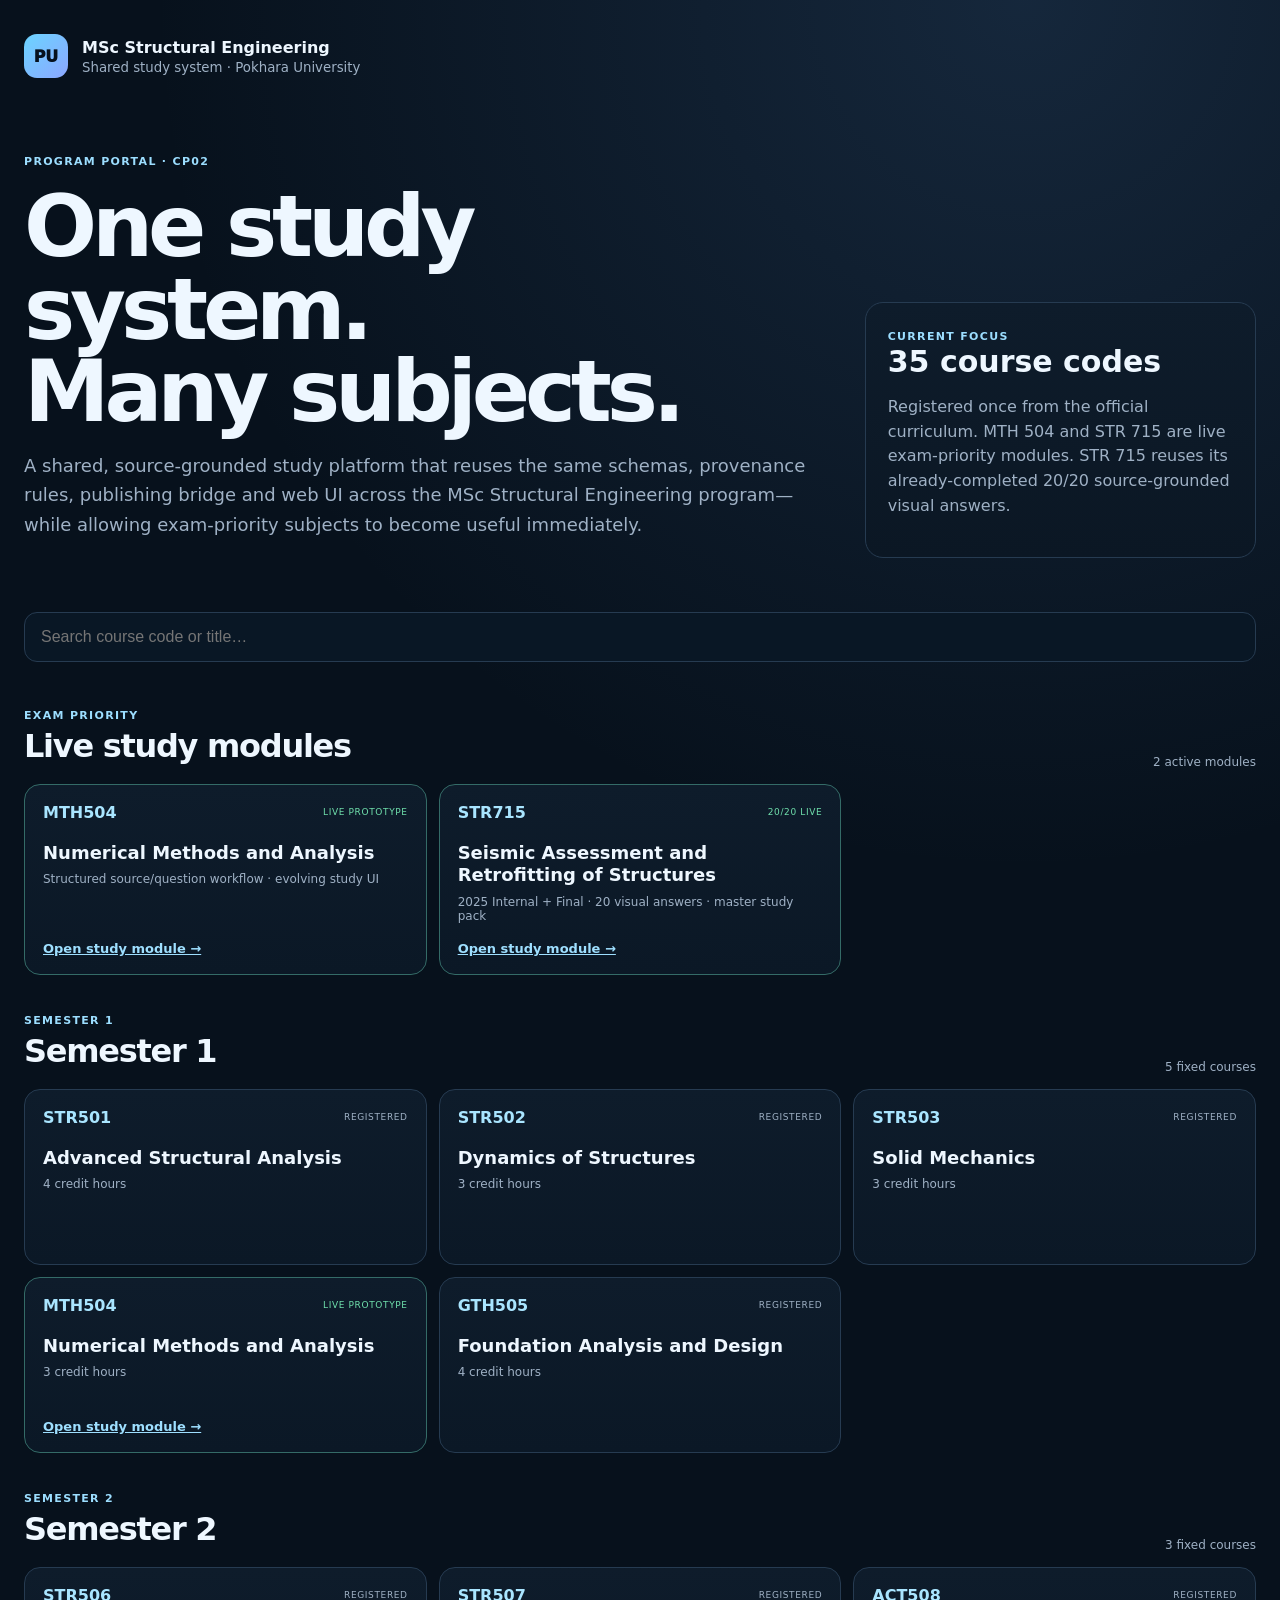
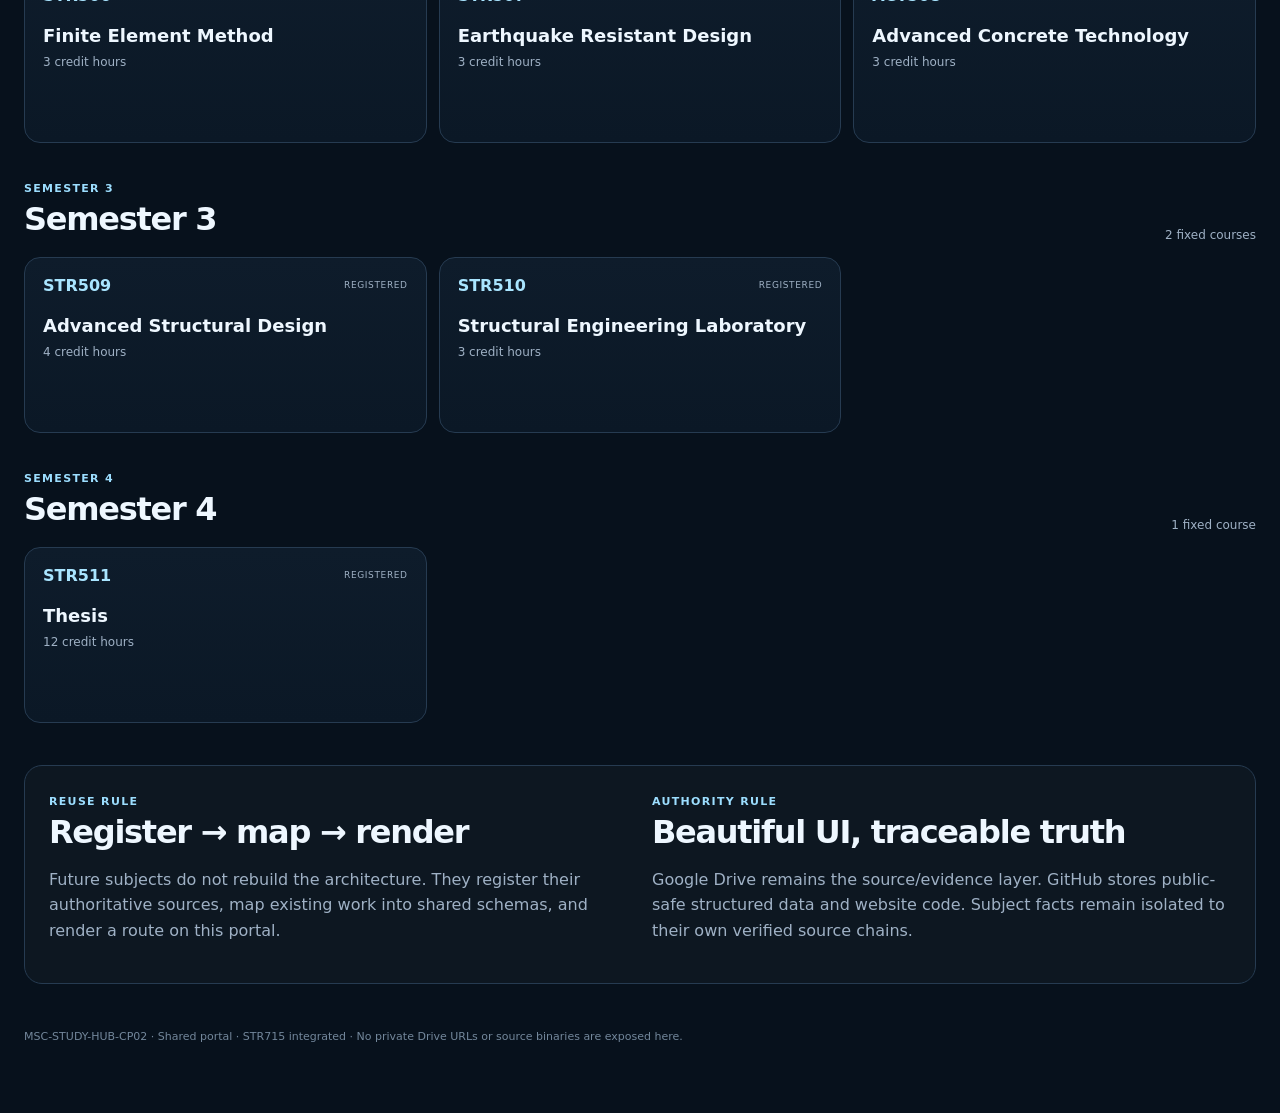
==== commit 2b6c4dfa: "Integrate STR 715 public study module" ====
--- a/docs/index.html
+++ b/docs/index.html
@@ -19,9 +19,28 @@
 </head>
 <body><div class="shell">
 <header><div class="mark">PU</div><div><b>MSc Structural Engineering</b><small>Shared study system · Pokhara University</small></div></header>
-<section class="hero"><div><span class="eyebrow">Program portal · CP01</span><h1>One study system.<br>Many subjects.</h1><p class="lede">A shared, source-grounded study platform that reuses the same schemas, provenance rules, publishing bridge and web UI across the MSc Structural Engineering program—while allowing exam-priority subjects to become useful immediately.</p></div>
-<div class="hero-panel"><span class="eyebrow">Current focus</span><strong>35 course codes</strong><p>Registered once from the official curriculum. MTH 504 is live. STR 715 already has 20/20 question-answer work in Drive and is the next web module.</p></div></section>
+<section class="hero"><div><span class="eyebrow">Program portal · CP02</span><h1>One study system.<br>Many subjects.</h1><p class="lede">A shared, source-grounded study platform that reuses the same schemas, provenance rules, publishing bridge and web UI across the MSc Structural Engineering program—while allowing exam-priority subjects to become useful immediately.</p></div>
+<div class="hero-panel"><span class="eyebrow">Current focus</span><strong>35 course codes</strong><p>Registered once from the official curriculum. MTH 504 and STR 715 are live exam-priority modules. STR 715 reuses its already-completed 20/20 source-grounded visual answers.</p></div></section>
 <div class="search"><input id="q" placeholder="Search course code or title…" autocomplete="off"></div>
+
+<section class="semester" id="exam-priority">
+  <div class="section-head"><div><span class="eyebrow">Exam priority</span><h2>Live study modules</h2></div><span class="count">2 active modules</span></div>
+  <div class="course-grid">
+    <article class="course-card live" data-code="mth504" data-title="numerical methods and analysis">
+      <div class="course-top"><span class="code">MTH504</span><span class="status">Live prototype</span></div>
+      <h3>Numerical Methods and Analysis</h3>
+      <div class="meta">Structured source/question workflow · evolving study UI</div>
+      <a class="open" href="subjects/mth504/">Open study module →</a>
+    </article>
+    <article class="course-card live" data-code="str715" data-title="seismic assessment and retrofitting of structures">
+      <div class="course-top"><span class="code">STR715</span><span class="status">20/20 live</span></div>
+      <h3>Seismic Assessment and Retrofitting of Structures</h3>
+      <div class="meta">2025 Internal + Final · 20 visual answers · master study pack</div>
+      <a class="open" href="subjects/str715/">Open study module →</a>
+    </article>
+  </div>
+</section>
+
 <section class="semester" id="semester-1">
       <div class="section-head"><div><span class="eyebrow">Semester 1</span><h2>Semester 1</h2></div><span class="count">5 fixed courses</span></div>
       <div class="course-grid"><article class="course-card registered" data-code="str501" data-title="advanced structural analysis">
@@ -92,9 +111,9 @@
     </section>
 <section class="callout"><div><span class="eyebrow">Reuse rule</span><h2>Register → map → render</h2><p>Future subjects do not rebuild the architecture. They register their authoritative sources, map existing work into shared schemas, and render a route on this portal.</p></div>
 <div><span class="eyebrow">Authority rule</span><h2>Beautiful UI, traceable truth</h2><p>Google Drive remains the source/evidence layer. GitHub stores public-safe structured data and website code. Subject facts remain isolated to their own verified source chains.</p></div></section>
-<footer>MSC-STUDY-HUB-CP01 · Public portal prototype · No private Drive URLs or source binaries are exposed here.</footer>
+<footer>MSC-STUDY-HUB-CP02 · Shared portal · STR715 integrated · No private Drive URLs or source binaries are exposed here.</footer>
 </div>
 <script>
 const q=document.getElementById('q');
 q.addEventListener('input',()=>{const s=q.value.trim().toLowerCase();document.querySelectorAll('.course-card').forEach(c=>{c.style.display=(!s||c.dataset.code.includes(s)||c.dataset.title.includes(s))?'flex':'none'})})
-</script></body></html>+</script></body></html>
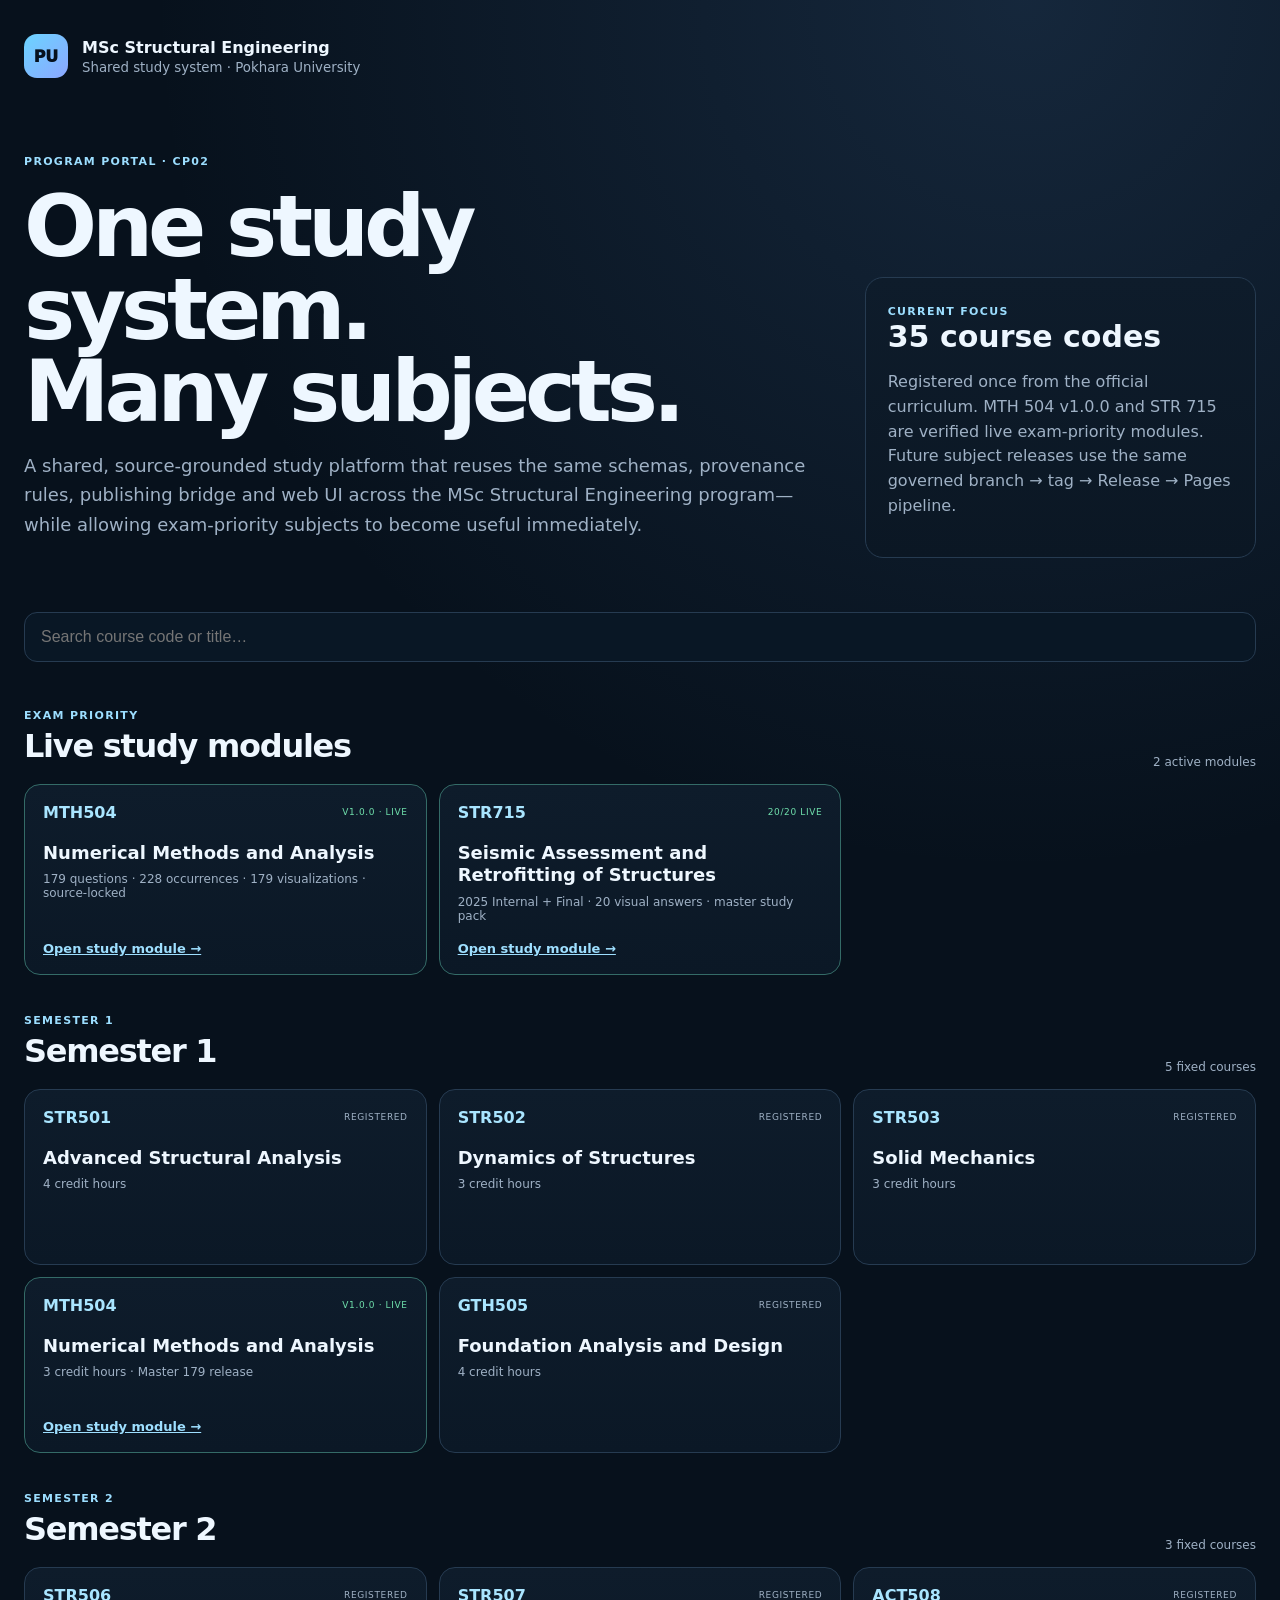
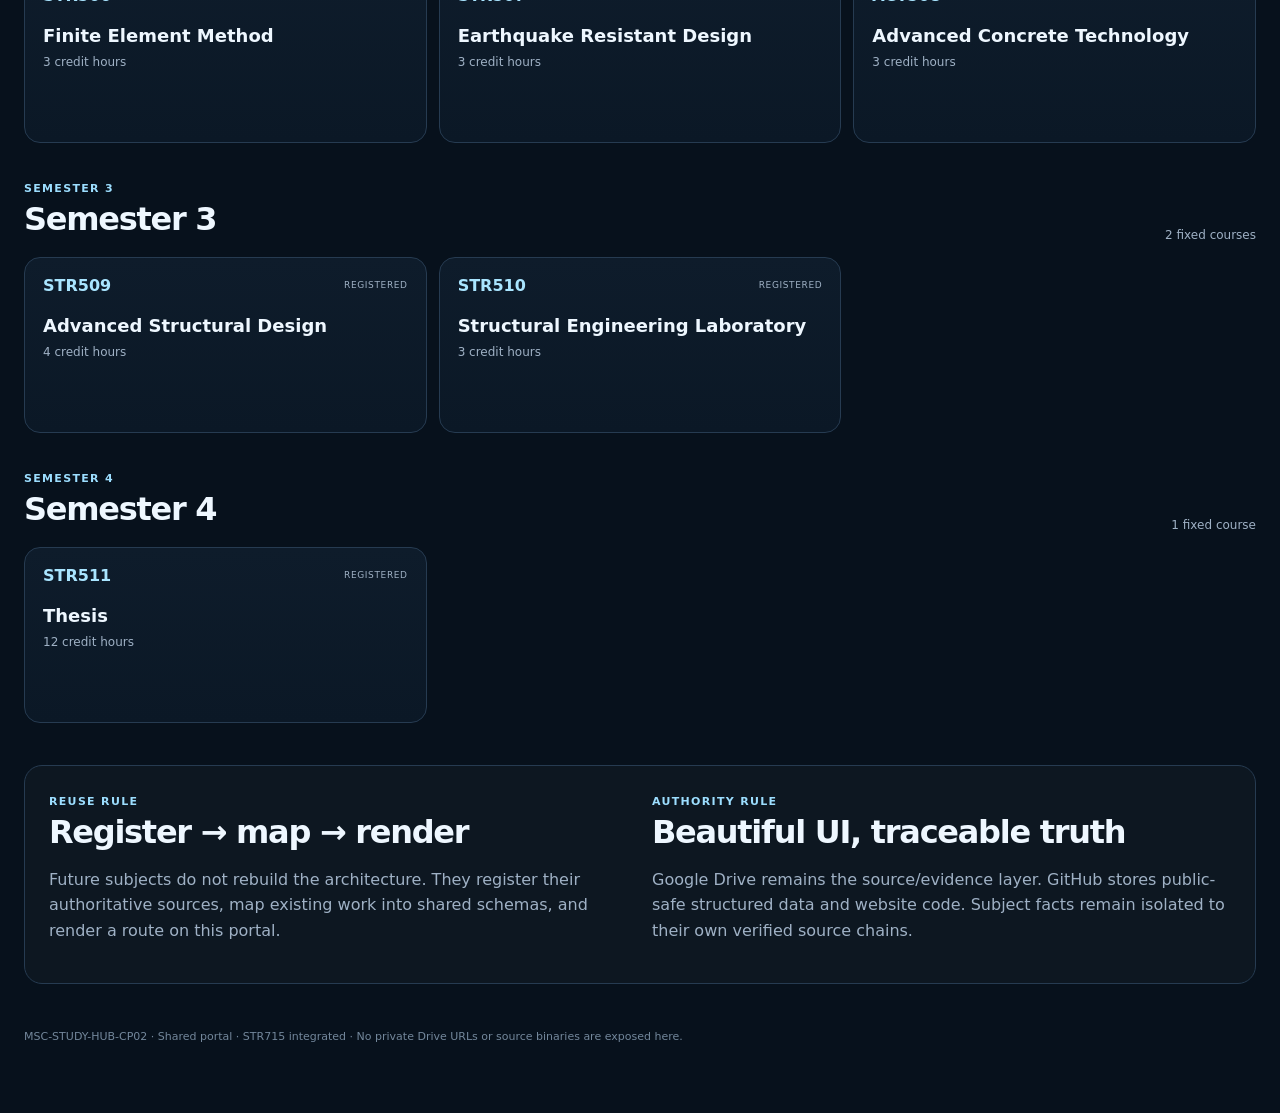
==== commit 1801cadc: "MTH504 v1.1.0: correct candidate paths into docs Pages source" ====
--- a/docs/index.html
+++ b/docs/index.html
@@ -20,16 +20,16 @@
 <body><div class="shell">
 <header><div class="mark">PU</div><div><b>MSc Structural Engineering</b><small>Shared study system · Pokhara University</small></div></header>
 <section class="hero"><div><span class="eyebrow">Program portal · CP02</span><h1>One study system.<br>Many subjects.</h1><p class="lede">A shared, source-grounded study platform that reuses the same schemas, provenance rules, publishing bridge and web UI across the MSc Structural Engineering program—while allowing exam-priority subjects to become useful immediately.</p></div>
-<div class="hero-panel"><span class="eyebrow">Current focus</span><strong>35 course codes</strong><p>Registered once from the official curriculum. MTH 504 and STR 715 are live exam-priority modules. STR 715 reuses its already-completed 20/20 source-grounded visual answers.</p></div></section>
+<div class="hero-panel"><span class="eyebrow">Current focus</span><strong>35 course codes</strong><p>Registered once from the official curriculum. MTH 504 v1.0.0 and STR 715 are verified live exam-priority modules. Future subject releases use the same governed branch → tag → Release → Pages pipeline.</p></div></section>
 <div class="search"><input id="q" placeholder="Search course code or title…" autocomplete="off"></div>
 
 <section class="semester" id="exam-priority">
   <div class="section-head"><div><span class="eyebrow">Exam priority</span><h2>Live study modules</h2></div><span class="count">2 active modules</span></div>
   <div class="course-grid">
     <article class="course-card live" data-code="mth504" data-title="numerical methods and analysis">
-      <div class="course-top"><span class="code">MTH504</span><span class="status">Live prototype</span></div>
+      <div class="course-top"><span class="code">MTH504</span><span class="status">v1.0.0 · LIVE</span></div>
       <h3>Numerical Methods and Analysis</h3>
-      <div class="meta">Structured source/question workflow · evolving study UI</div>
+      <div class="meta">179 questions · 228 occurrences · 179 visualizations · source-locked</div>
       <a class="open" href="subjects/mth504/">Open study module →</a>
     </article>
     <article class="course-card live" data-code="str715" data-title="seismic assessment and retrofitting of structures">
@@ -59,9 +59,9 @@
       <div class="meta">3 credit hours</div>
 
     </article><article class="course-card live" data-code="mth504" data-title="numerical methods and analysis">
-      <div class="course-top"><span class="code">MTH504</span><span class="status">Live prototype</span></div>
+      <div class="course-top"><span class="code">MTH504</span><span class="status">v1.0.0 · LIVE</span></div>
       <h3>Numerical Methods and Analysis</h3>
-      <div class="meta">3 credit hours</div>
+      <div class="meta">3 credit hours · Master 179 release</div>
       <a class="open" href="subjects/mth504/">Open study module →</a>
     </article><article class="course-card registered" data-code="gth505" data-title="foundation analysis and design">
       <div class="course-top"><span class="code">GTH505</span><span class="status">Registered</span></div>
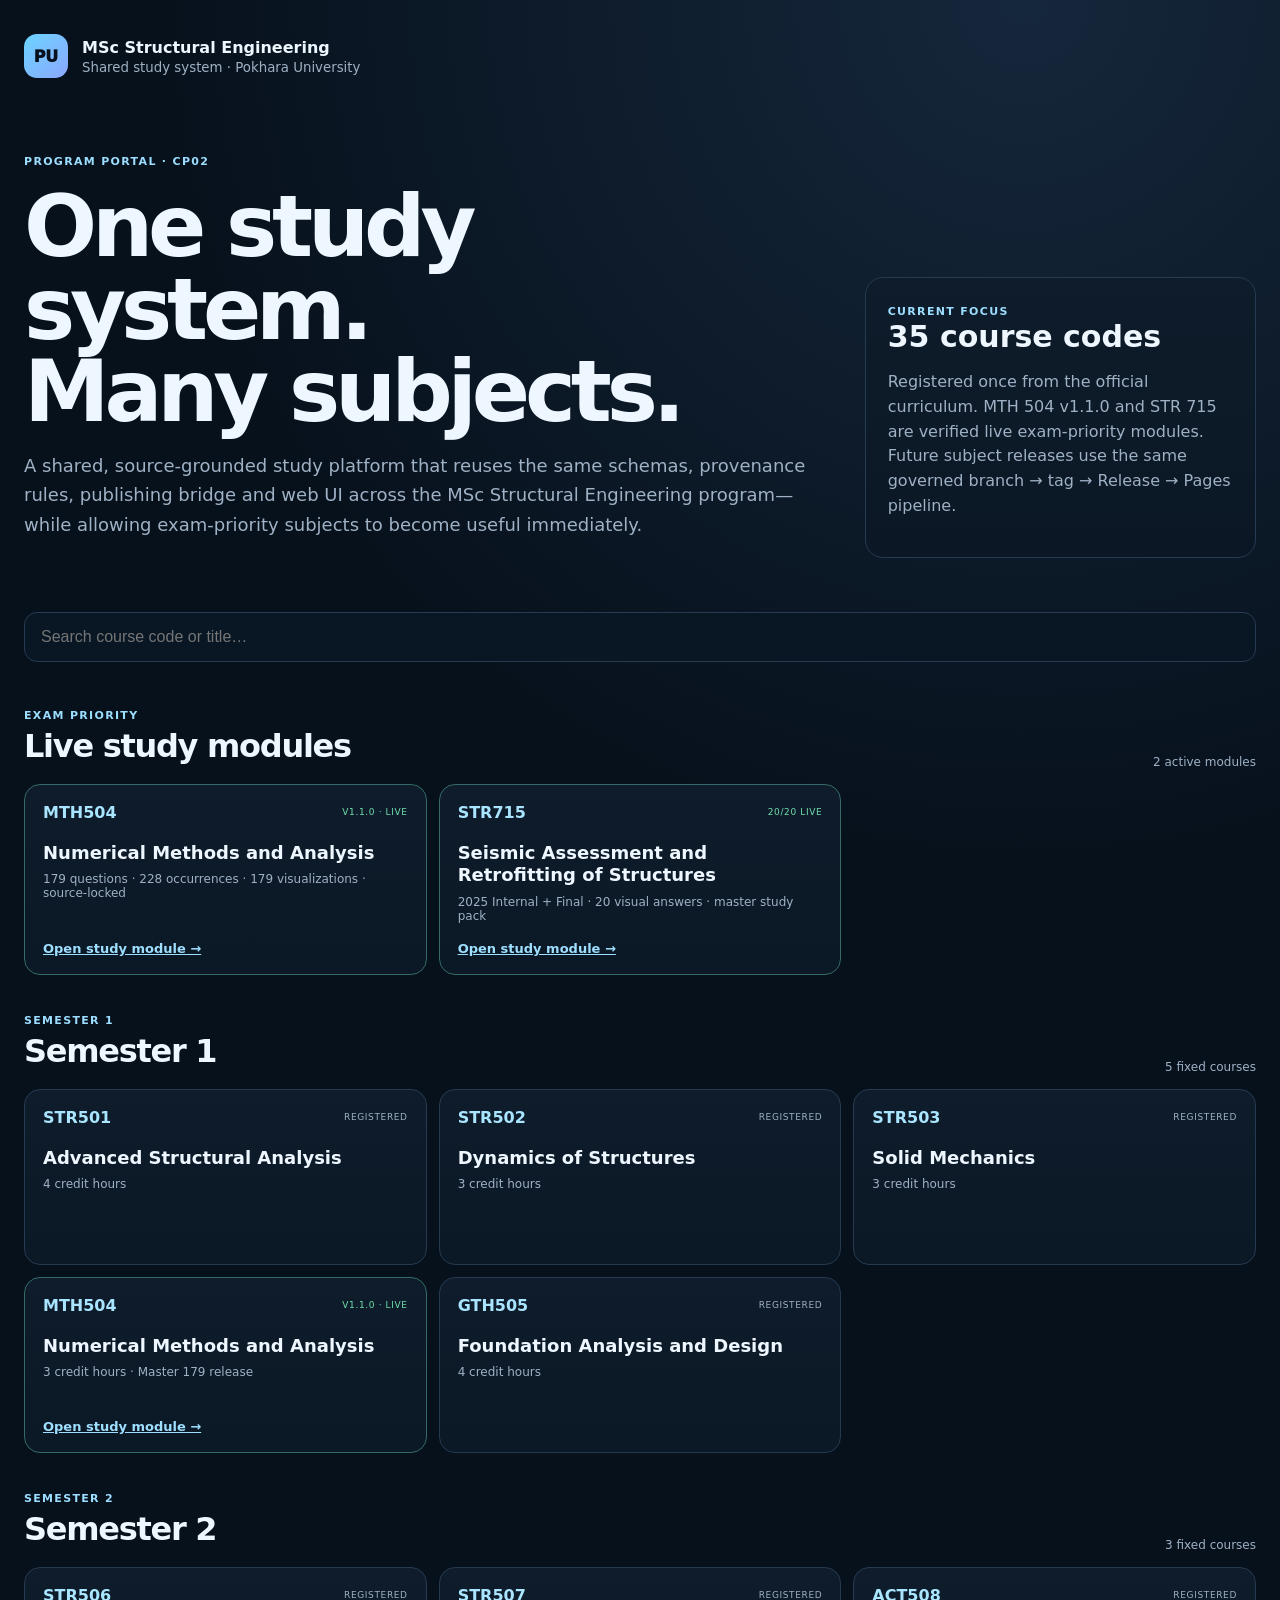
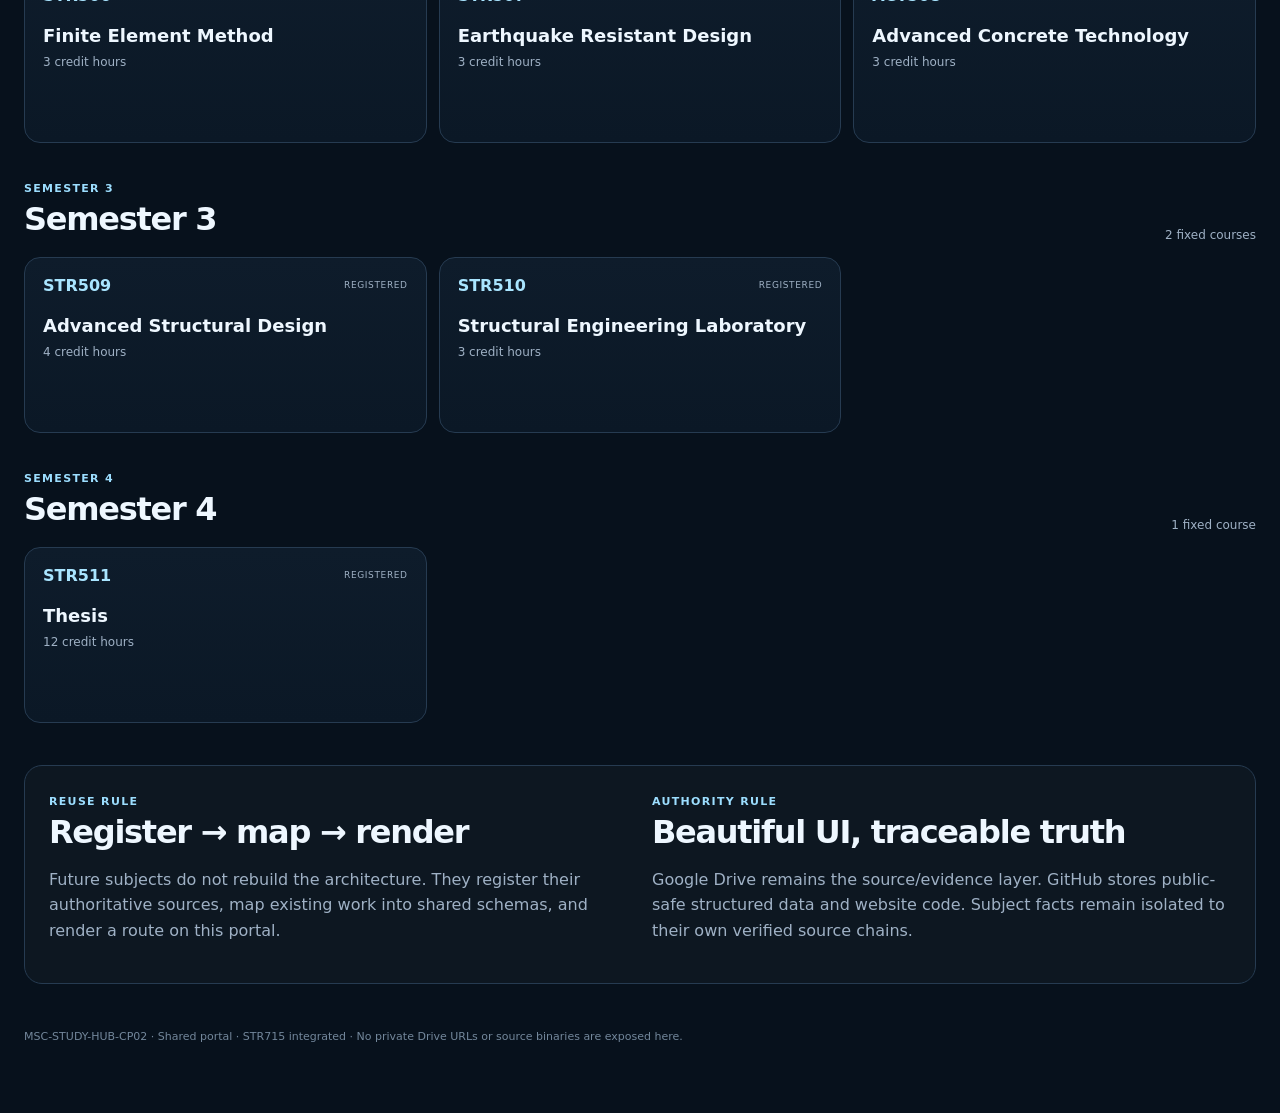
==== commit a3854d65: "MTH504 v1.1.0: finalize release labels" ====
--- a/docs/index.html
+++ b/docs/index.html
@@ -20,14 +20,14 @@
 <body><div class="shell">
 <header><div class="mark">PU</div><div><b>MSc Structural Engineering</b><small>Shared study system · Pokhara University</small></div></header>
 <section class="hero"><div><span class="eyebrow">Program portal · CP02</span><h1>One study system.<br>Many subjects.</h1><p class="lede">A shared, source-grounded study platform that reuses the same schemas, provenance rules, publishing bridge and web UI across the MSc Structural Engineering program—while allowing exam-priority subjects to become useful immediately.</p></div>
-<div class="hero-panel"><span class="eyebrow">Current focus</span><strong>35 course codes</strong><p>Registered once from the official curriculum. MTH 504 v1.0.0 and STR 715 are verified live exam-priority modules. Future subject releases use the same governed branch → tag → Release → Pages pipeline.</p></div></section>
+<div class="hero-panel"><span class="eyebrow">Current focus</span><strong>35 course codes</strong><p>Registered once from the official curriculum. MTH 504 v1.1.0 and STR 715 are verified live exam-priority modules. Future subject releases use the same governed branch → tag → Release → Pages pipeline.</p></div></section>
 <div class="search"><input id="q" placeholder="Search course code or title…" autocomplete="off"></div>
 
 <section class="semester" id="exam-priority">
   <div class="section-head"><div><span class="eyebrow">Exam priority</span><h2>Live study modules</h2></div><span class="count">2 active modules</span></div>
   <div class="course-grid">
     <article class="course-card live" data-code="mth504" data-title="numerical methods and analysis">
-      <div class="course-top"><span class="code">MTH504</span><span class="status">v1.0.0 · LIVE</span></div>
+      <div class="course-top"><span class="code">MTH504</span><span class="status">v1.1.0 · LIVE</span></div>
       <h3>Numerical Methods and Analysis</h3>
       <div class="meta">179 questions · 228 occurrences · 179 visualizations · source-locked</div>
       <a class="open" href="subjects/mth504/">Open study module →</a>
@@ -59,7 +59,7 @@
       <div class="meta">3 credit hours</div>
 
     </article><article class="course-card live" data-code="mth504" data-title="numerical methods and analysis">
-      <div class="course-top"><span class="code">MTH504</span><span class="status">v1.0.0 · LIVE</span></div>
+      <div class="course-top"><span class="code">MTH504</span><span class="status">v1.1.0 · LIVE</span></div>
       <h3>Numerical Methods and Analysis</h3>
       <div class="meta">3 credit hours · Master 179 release</div>
       <a class="open" href="subjects/mth504/">Open study module →</a>
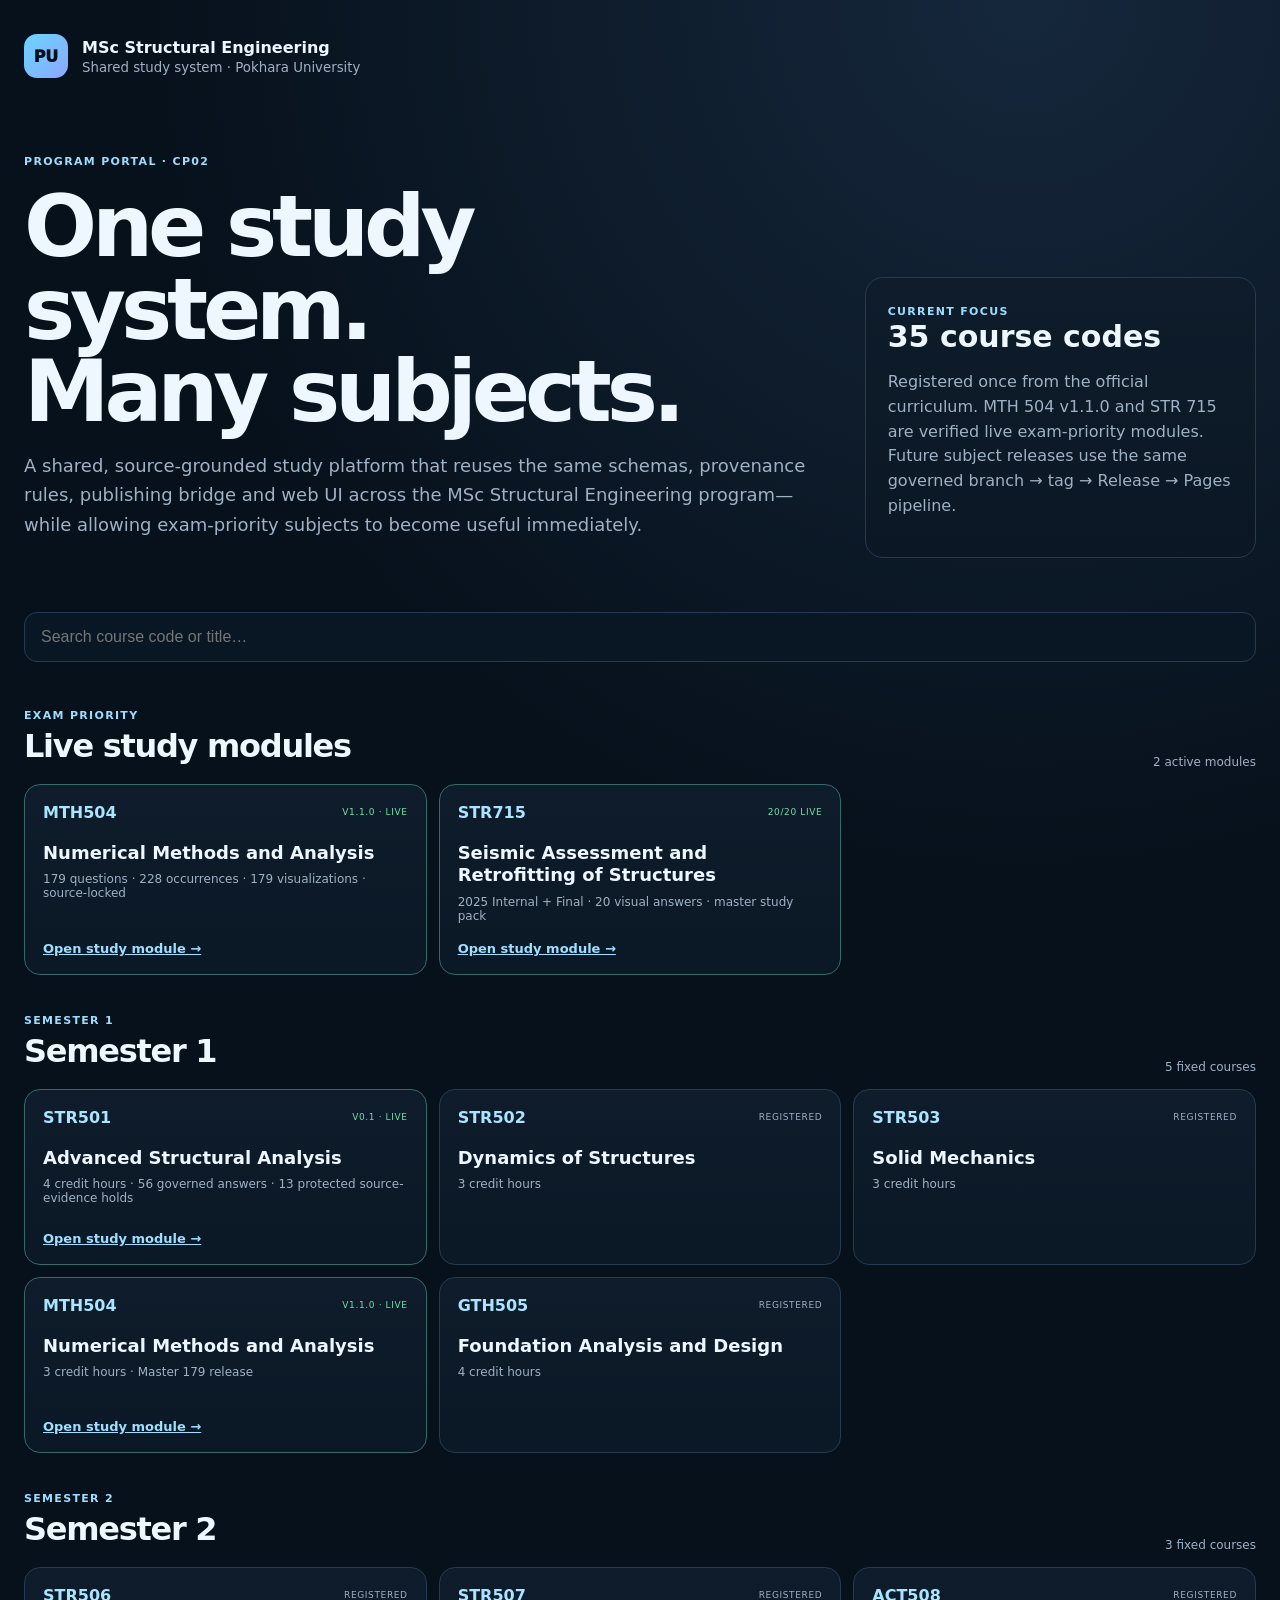
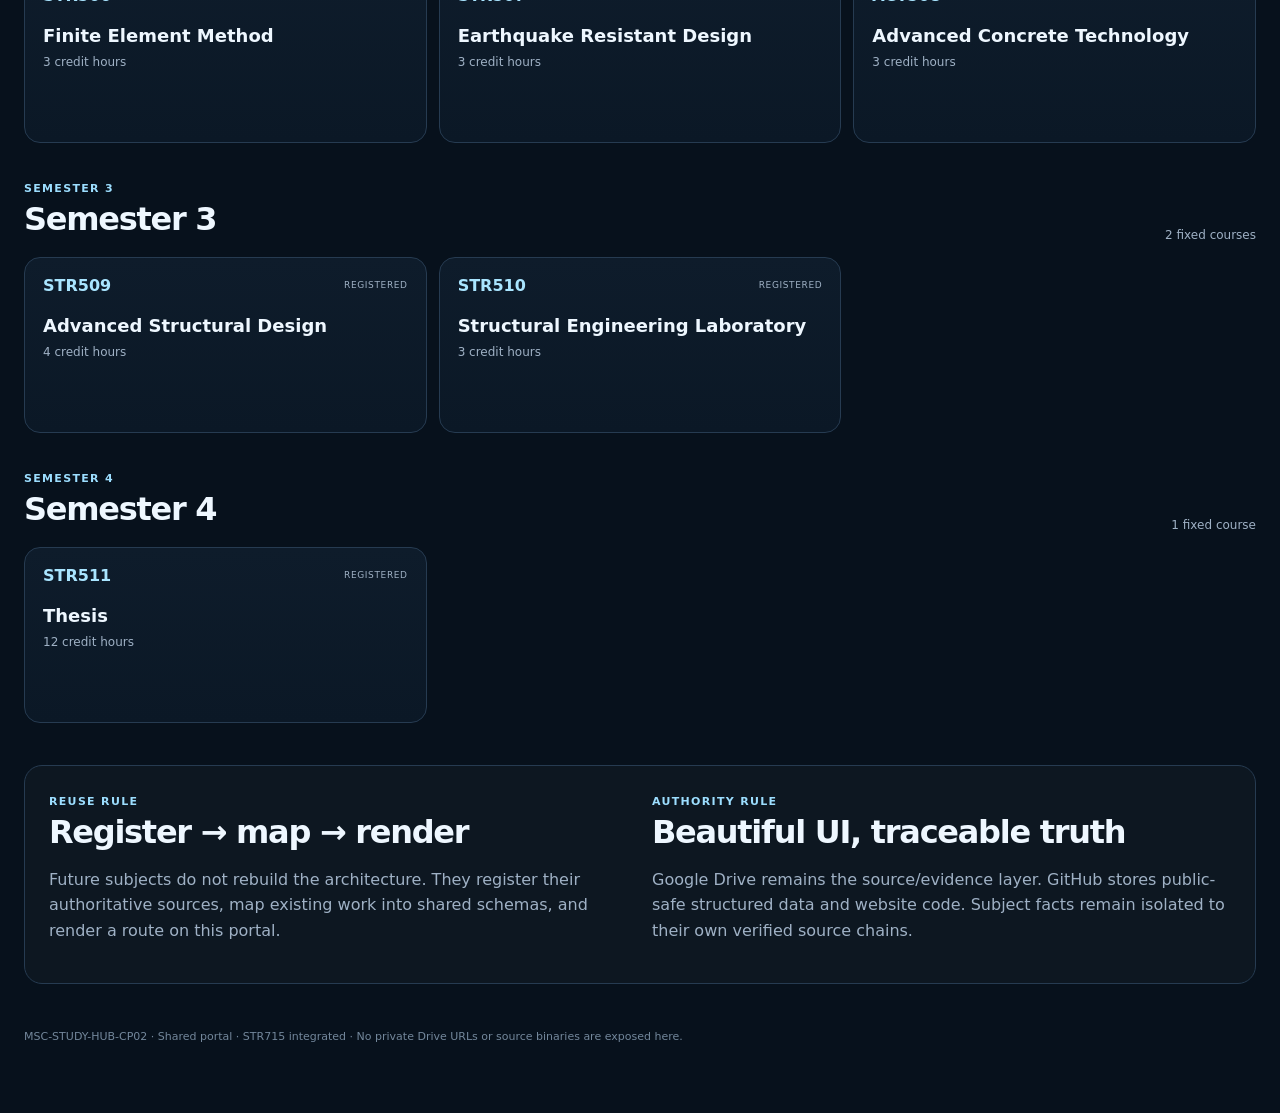
==== commit b38c196c: "feat(str501): publish governed study module v0.1" ====
--- a/docs/index.html
+++ b/docs/index.html
@@ -43,11 +43,11 @@
 
 <section class="semester" id="semester-1">
       <div class="section-head"><div><span class="eyebrow">Semester 1</span><h2>Semester 1</h2></div><span class="count">5 fixed courses</span></div>
-      <div class="course-grid"><article class="course-card registered" data-code="str501" data-title="advanced structural analysis">
-      <div class="course-top"><span class="code">STR501</span><span class="status">Registered</span></div>
+      <div class="course-grid"><article class="course-card live" data-code="str501" data-title="advanced structural analysis">
+      <div class="course-top"><span class="code">STR501</span><span class="status">v0.1 · LIVE</span></div>
       <h3>Advanced Structural Analysis</h3>
-      <div class="meta">4 credit hours</div>
-
+      <div class="meta">4 credit hours · 56 governed answers · 13 protected source-evidence holds</div>
+      <a class="open" href="subjects/str501/">Open study module →</a>
     </article><article class="course-card registered" data-code="str502" data-title="dynamics of structures">
       <div class="course-top"><span class="code">STR502</span><span class="status">Registered</span></div>
       <h3>Dynamics of Structures</h3>
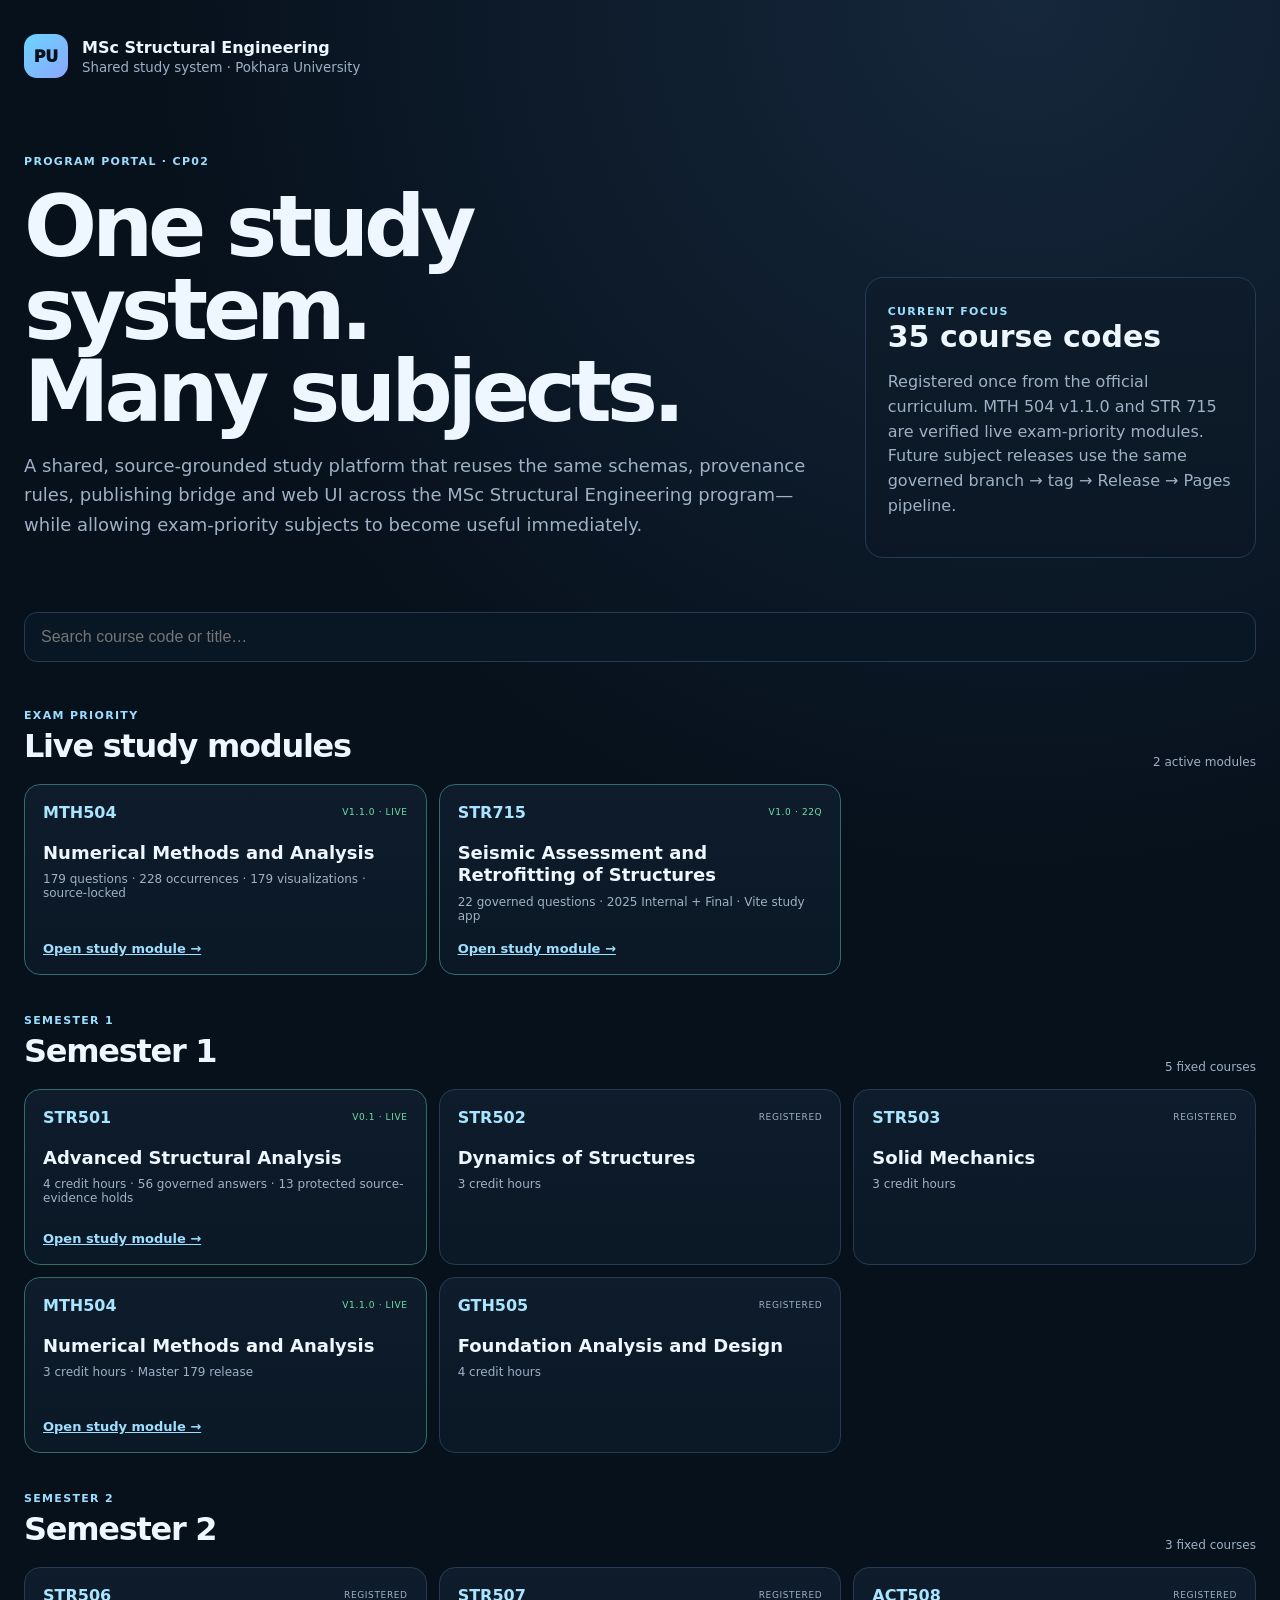
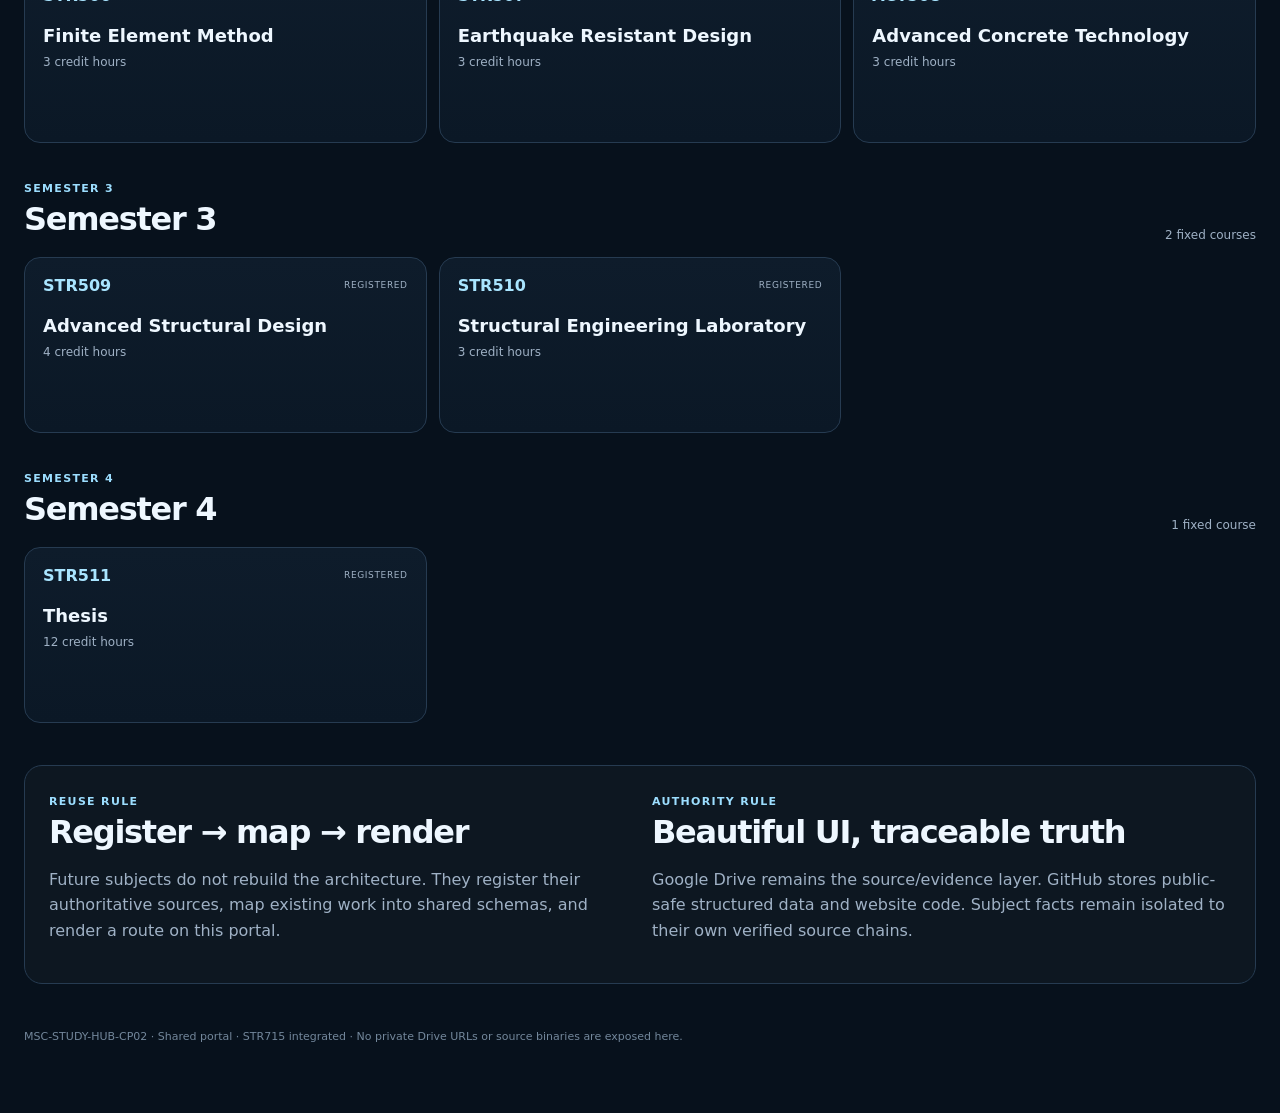
==== commit f7245f35: "feat(str715): publish governed 22-question study app candidate" ====
--- a/docs/index.html
+++ b/docs/index.html
@@ -33,10 +33,10 @@
       <a class="open" href="subjects/mth504/">Open study module →</a>
     </article>
     <article class="course-card live" data-code="str715" data-title="seismic assessment and retrofitting of structures">
-      <div class="course-top"><span class="code">STR715</span><span class="status">20/20 live</span></div>
+      <div class="course-top"><span class="code">STR715</span><span class="status">v1.0 · 22Q</span></div>
       <h3>Seismic Assessment and Retrofitting of Structures</h3>
-      <div class="meta">2025 Internal + Final · 20 visual answers · master study pack</div>
-      <a class="open" href="subjects/str715/">Open study module →</a>
+      <div class="meta">22 governed questions · 2025 Internal + Final · Vite study app</div>
+      <a class="open" href="subjects/str715-study-app-v0.1/">Open study module →</a>
     </article>
   </div>
 </section>
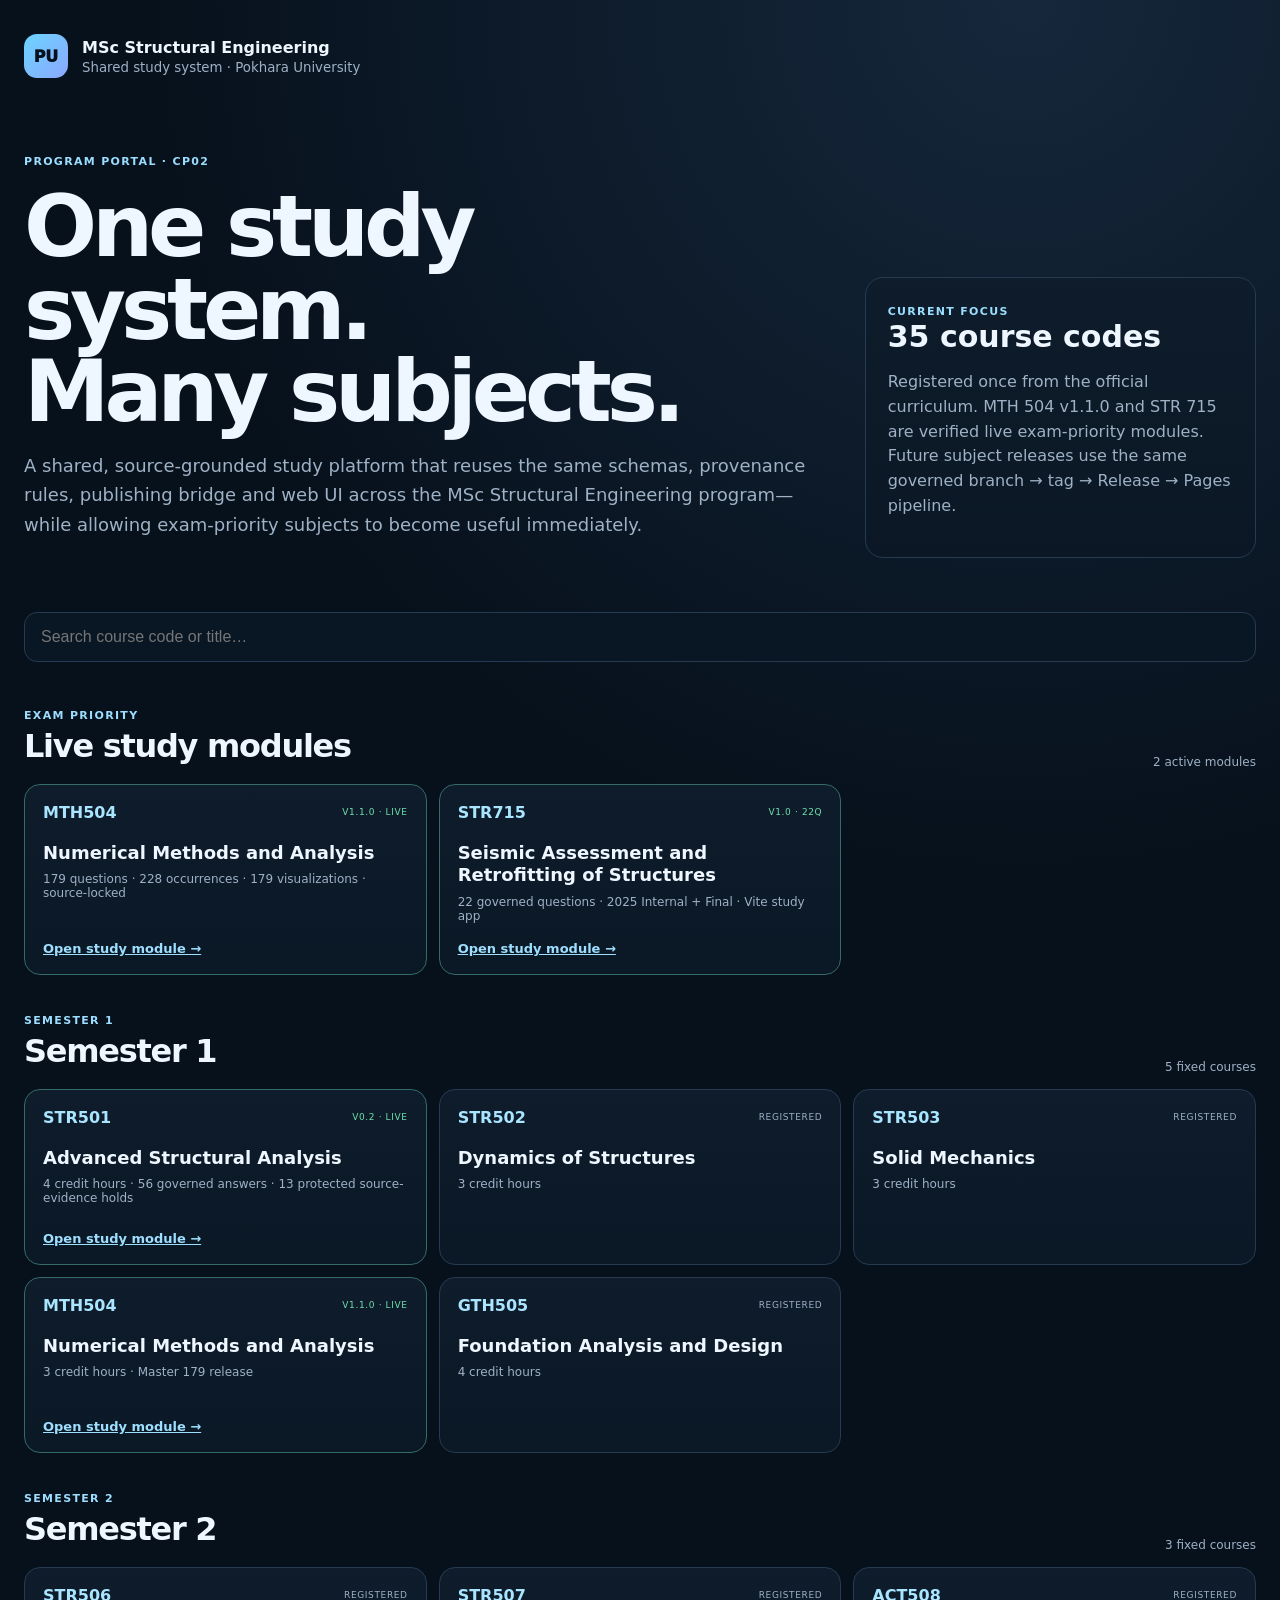
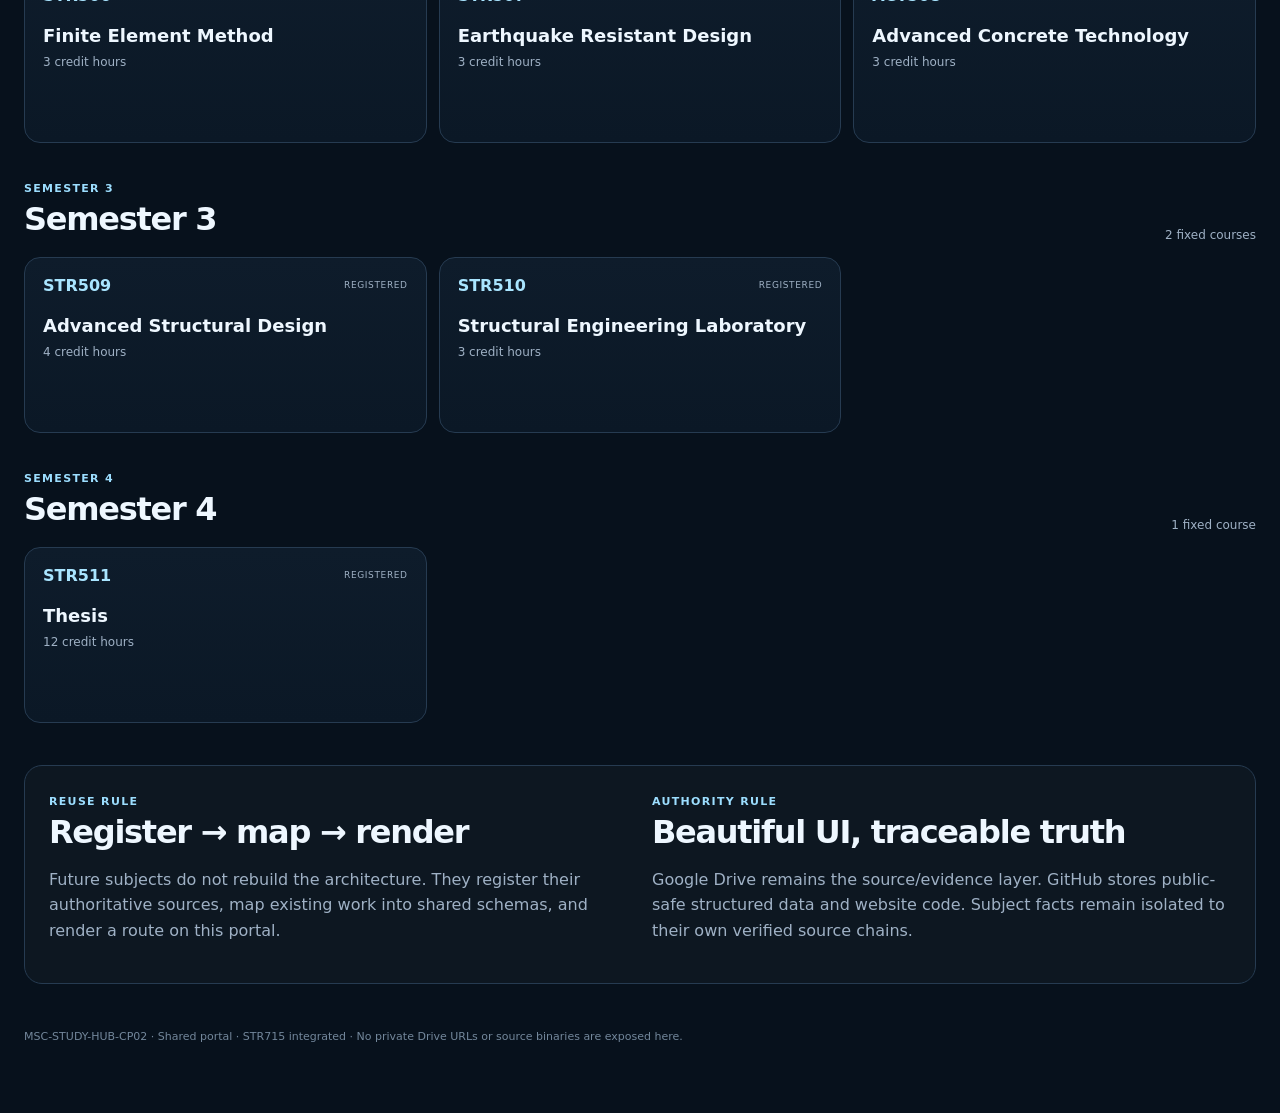
==== commit ba570d6a: "chore(portal): mark STR501 v0.2 live in shared MSc study portal" ====
--- a/docs/index.html
+++ b/docs/index.html
@@ -44,7 +44,7 @@
 <section class="semester" id="semester-1">
       <div class="section-head"><div><span class="eyebrow">Semester 1</span><h2>Semester 1</h2></div><span class="count">5 fixed courses</span></div>
       <div class="course-grid"><article class="course-card live" data-code="str501" data-title="advanced structural analysis">
-      <div class="course-top"><span class="code">STR501</span><span class="status">v0.1 · LIVE</span></div>
+      <div class="course-top"><span class="code">STR501</span><span class="status">v0.2 · LIVE</span></div>
       <h3>Advanced Structural Analysis</h3>
       <div class="meta">4 credit hours · 56 governed answers · 13 protected source-evidence holds</div>
       <a class="open" href="subjects/str501/">Open study module →</a>
